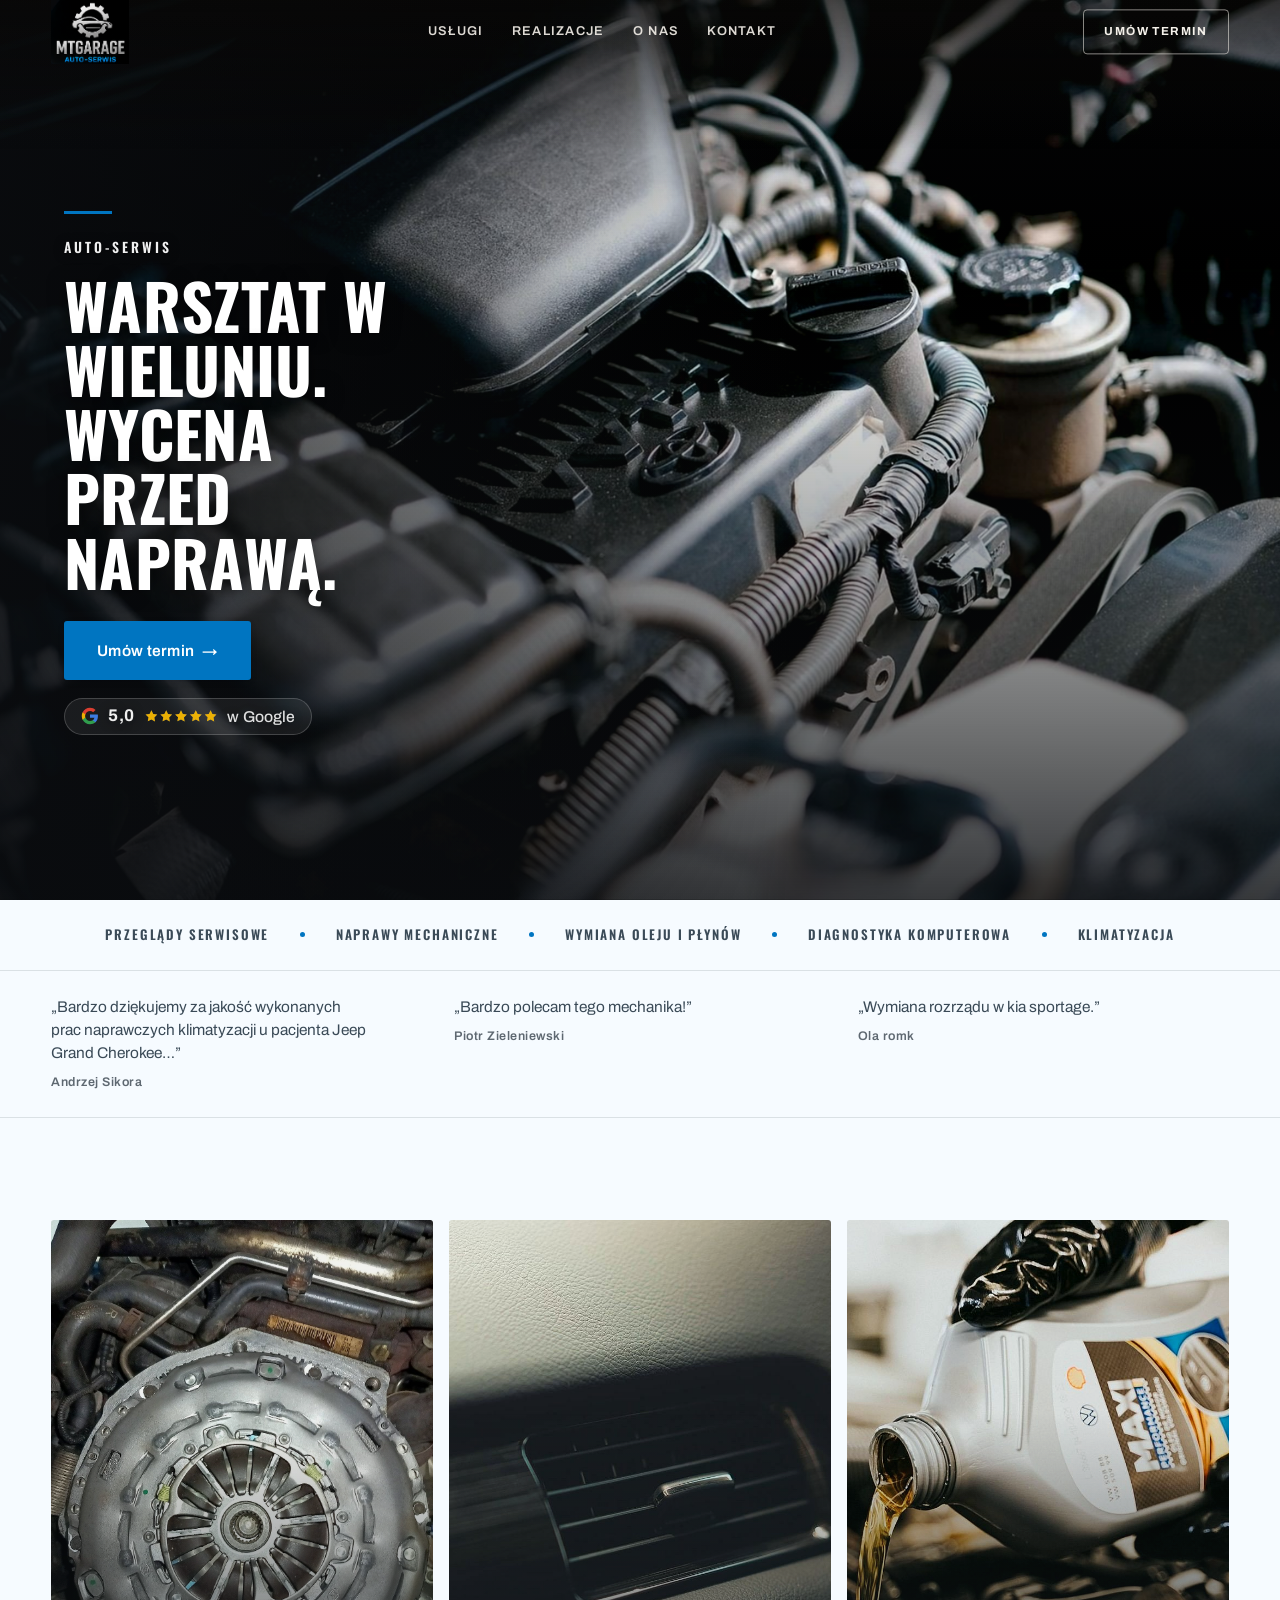
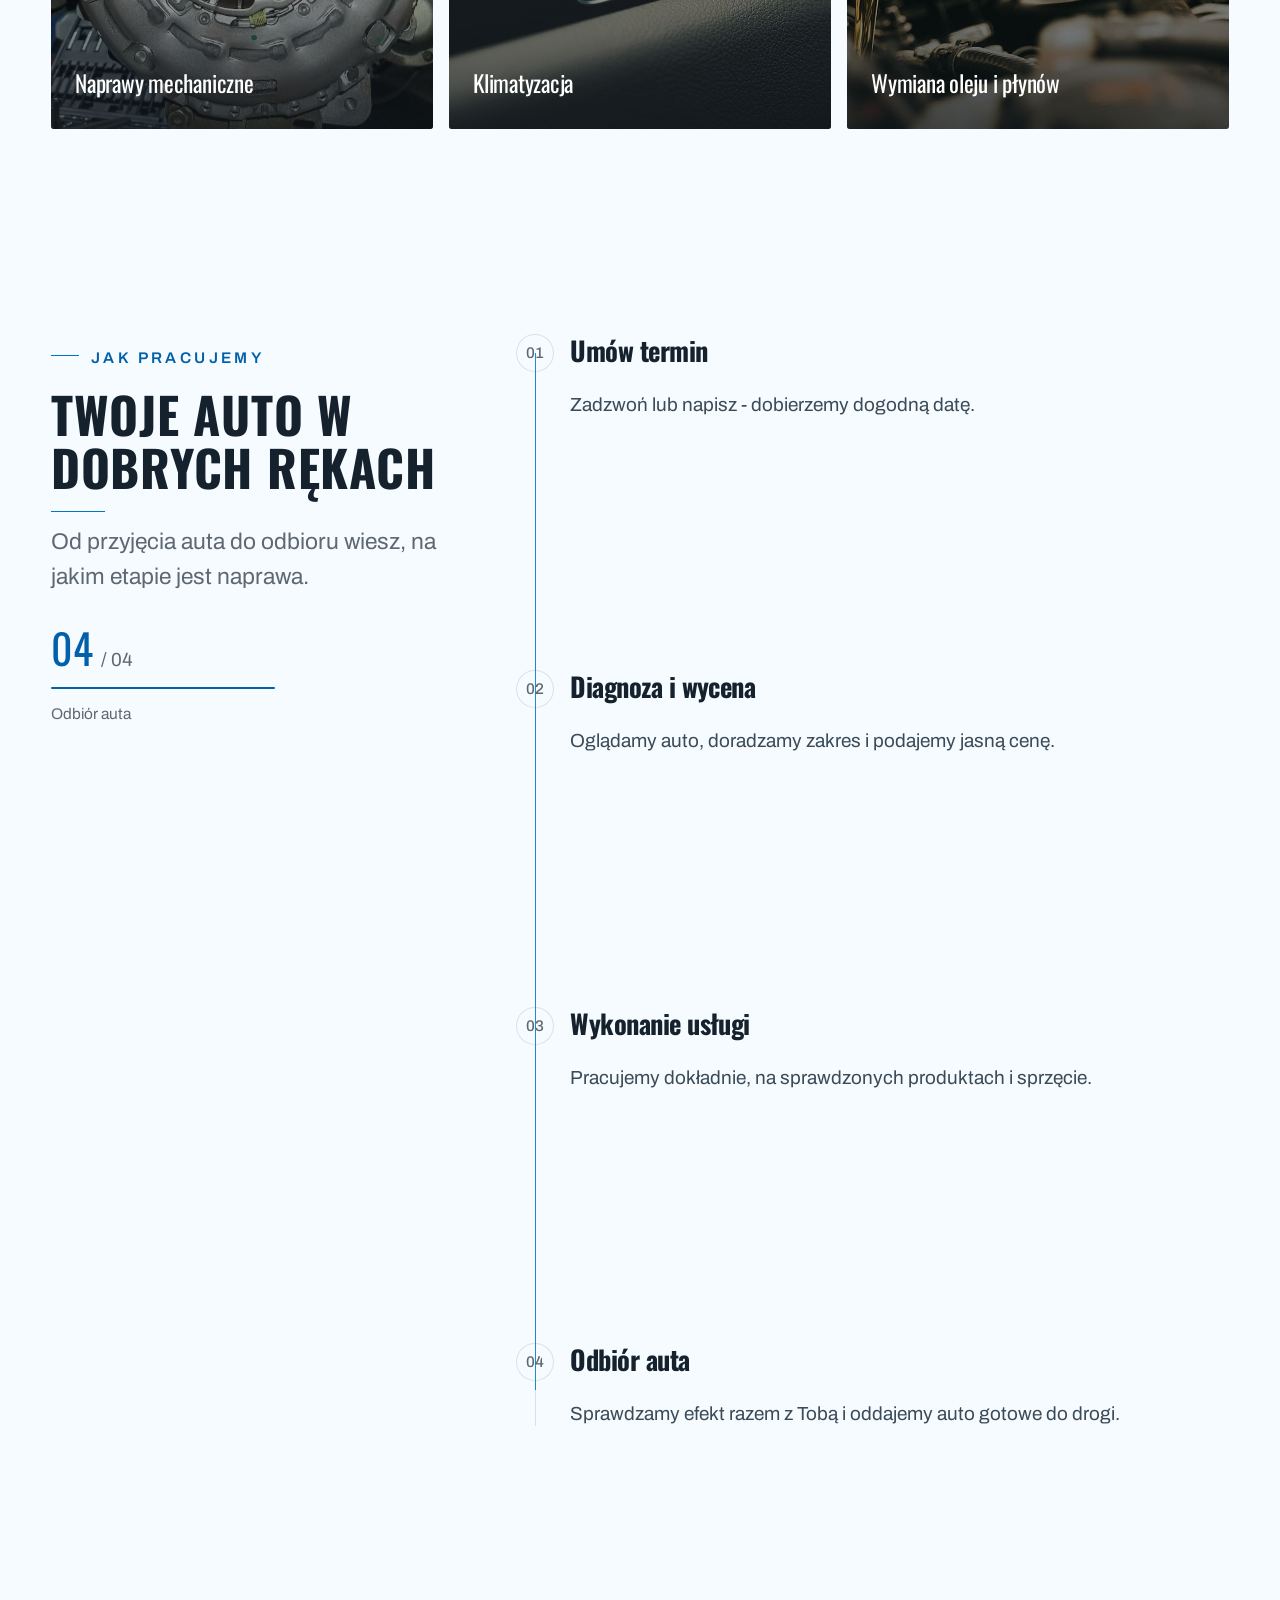
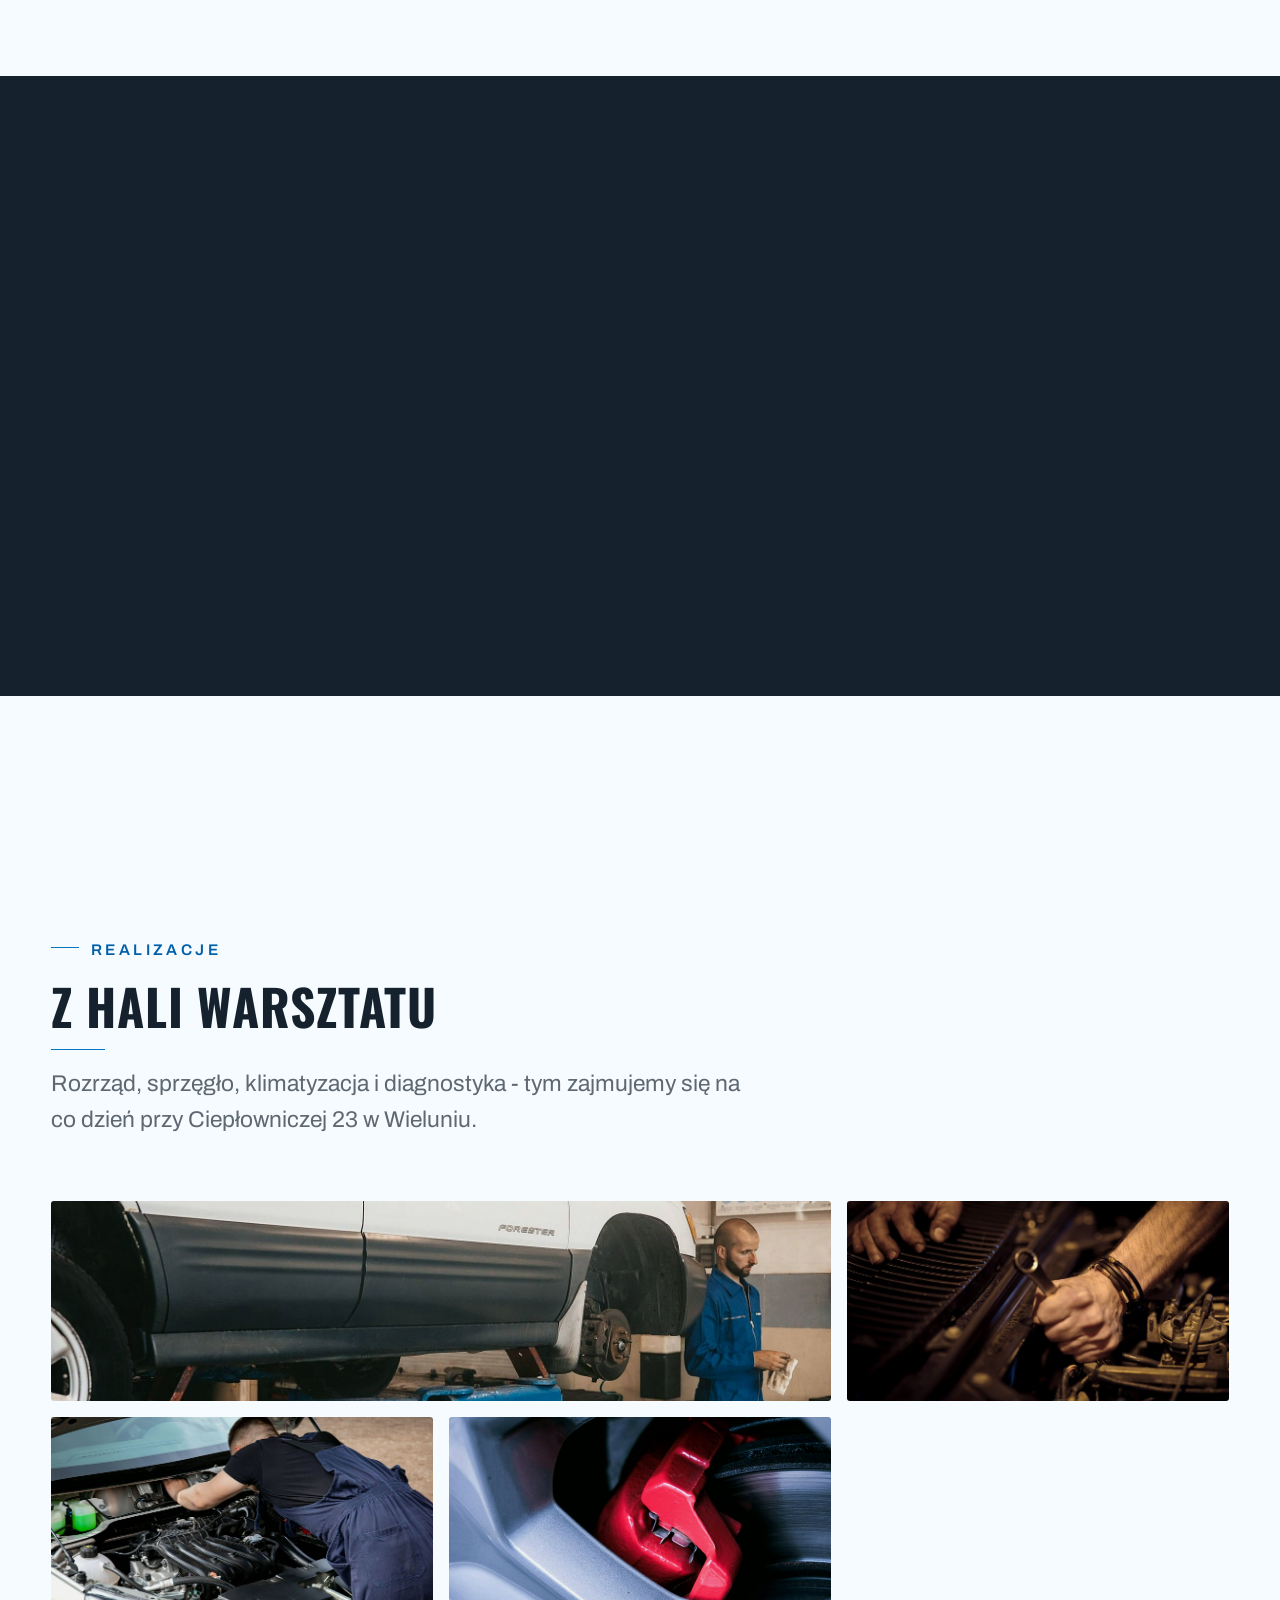
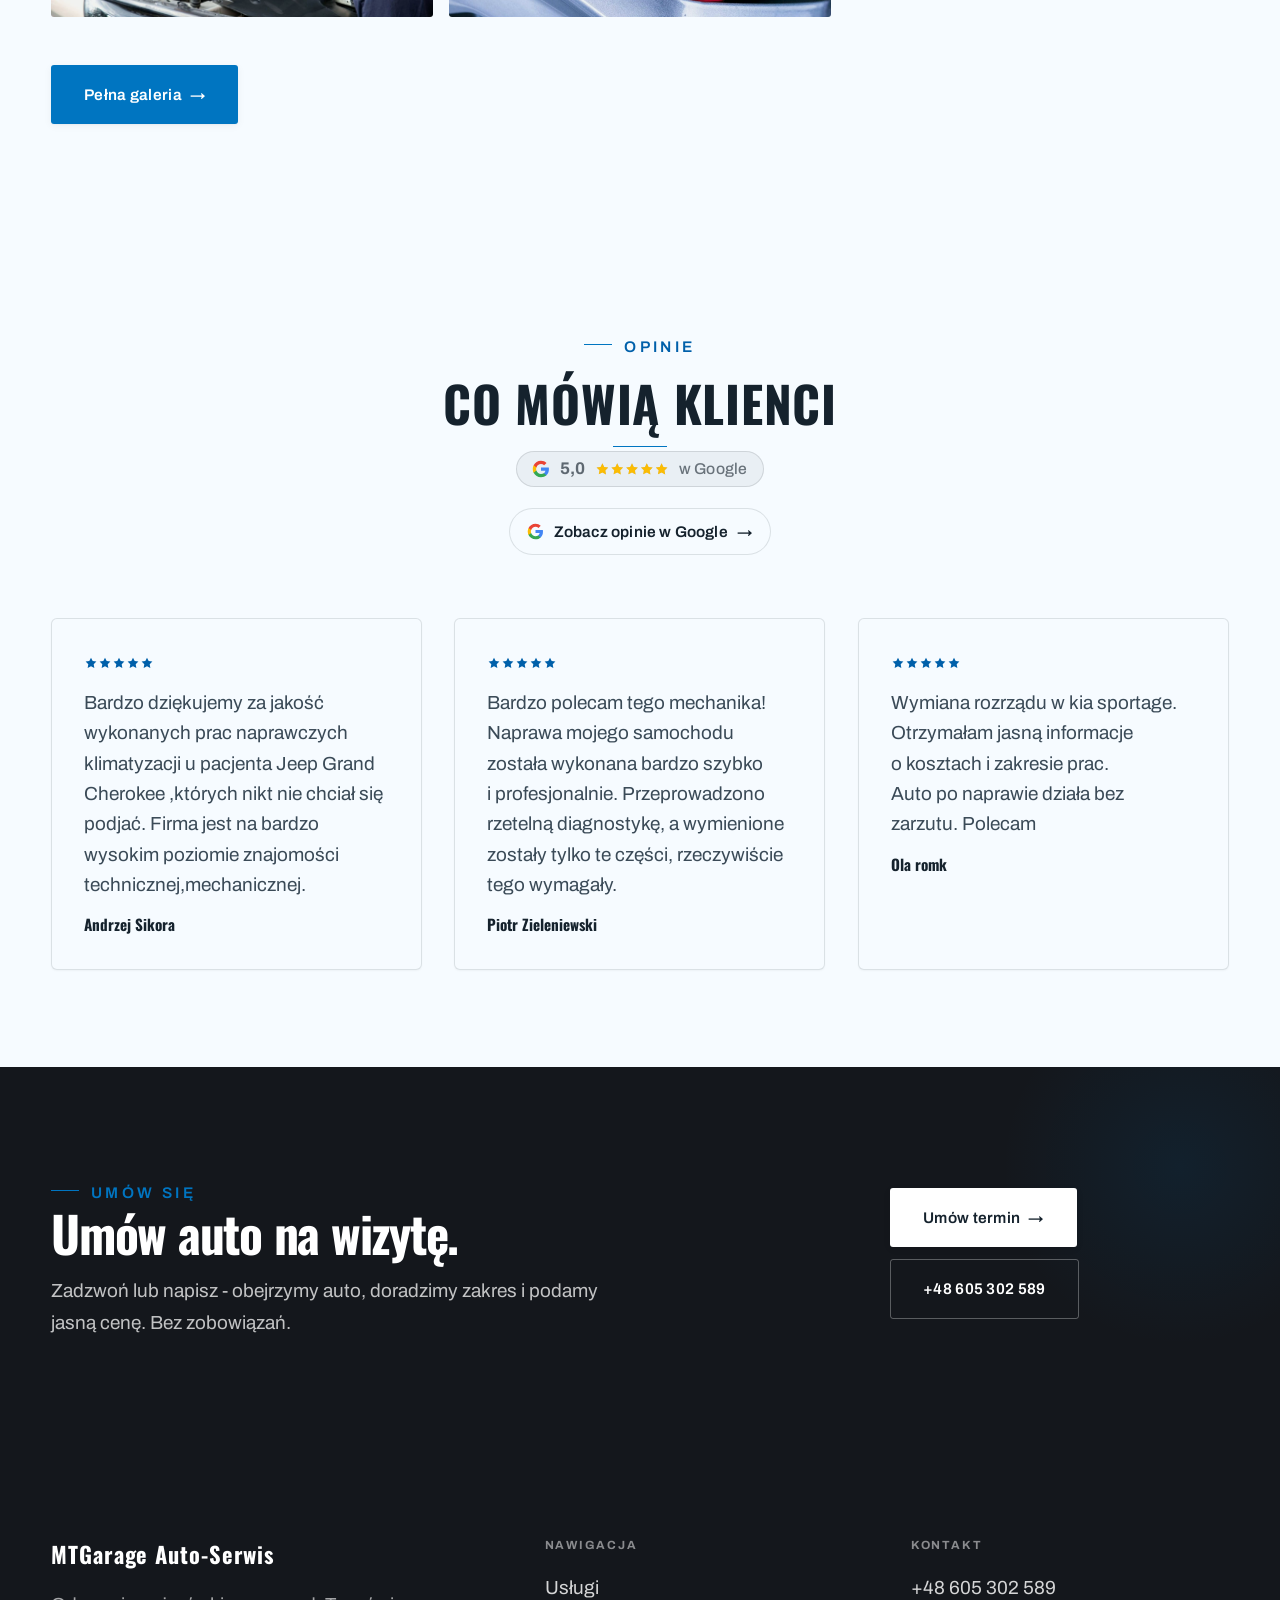
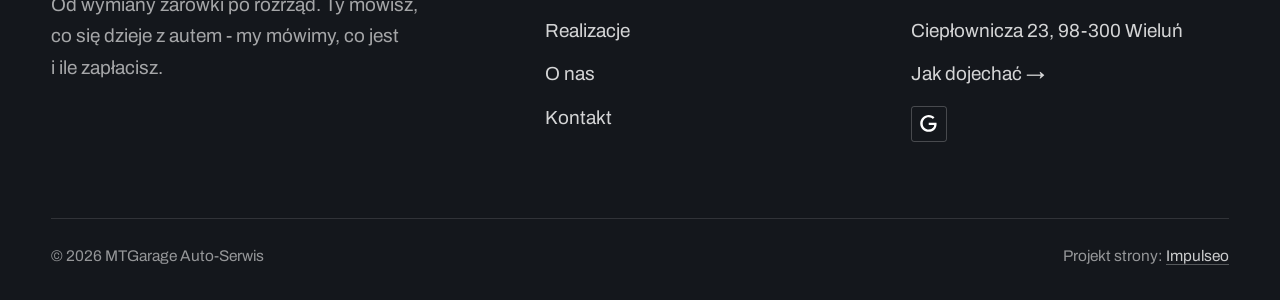
==== index.html @ b00a804f "Strona demo: mtgarage-auto-serwis-mechanik-wielun" ====
<!DOCTYPE html>
<html lang="pl">
<head>
<meta charset="UTF-8">
<meta name="viewport" content="width=device-width, initial-scale=1.0">
<title>MTGarage Auto-Serwis - warsztat samochodowy</title>
<meta name="description" content="Warsztat samochodowy w Wieluniu: naprawy mechaniczne, diagnostyka, serwis klimatyzacji R134a i R1234yf. Cenę znasz przed naprawą. Zadzwoń: +48 605 302 589.">
<link rel="canonical" href="https://kris20032.github.io/mtgarage-auto-serwis-mechanik-wielun/">
<meta name="robots" content="noindex, nofollow">
<meta property="og:type" content="website">
<meta property="og:locale" content="pl_PL">
<meta property="og:site_name" content="MTGarage Auto-Serwis">
<meta property="og:title" content="MTGarage Auto-Serwis - warsztat samochodowy">
<meta property="og:description" content="Warsztat samochodowy w Wieluniu: naprawy mechaniczne, diagnostyka, serwis klimatyzacji R134a i R1234yf. Cenę znasz przed naprawą. Zadzwoń: +48 605 302 589.">
<meta property="og:url" content="https://kris20032.github.io/mtgarage-auto-serwis-mechanik-wielun/">
<meta property="og:image" content="https://kris20032.github.io/mtgarage-auto-serwis-mechanik-wielun/img/og.jpg">
<meta property="og:image:width" content="1200">
<meta property="og:image:height" content="630">
<meta name="twitter:card" content="summary_large_image">
<script type="application/ld+json">{"@context": "https://schema.org", "@type": "AutoRepair", "name": "MTGarage Auto-Serwis", "url": "https://kris20032.github.io/mtgarage-auto-serwis-mechanik-wielun/", "telephone": "+48605302589", "image": "https://kris20032.github.io/mtgarage-auto-serwis-mechanik-wielun/img/og.jpg", "address": "Ciepłownicza 23, 98-300 Wieluń", "sameAs": ["https://www.google.com/maps?cid=14862300650066879575"]}</script>
<link rel="preconnect" href="https://fonts.googleapis.com">
<link rel="preconnect" href="https://fonts.gstatic.com" crossorigin>
<link href="https://fonts.googleapis.com/css2?family=Oswald:wght@500;600;700&family=Archivo:wght@400;500;600&display=swap" rel="stylesheet">
<link rel="stylesheet" href="assets/styles.css?v=afd282a6">
</head>
<body>

<header class="nav">
  <div class="wrap nav-inner">
    <a class="brand brand-has-logo" href="index.html"><img class="brand-logo" src="img/logo.png" alt="MTGarage Auto-Serwis" width="374" height="306" decoding="async"></a>
    <nav class="nav-links">
      <a href="oferta.html">Usługi</a>
      <a href="realizacje.html">Realizacje</a>
      <a href="o-nas.html">O nas</a>
      <a href="kontakt.html">Kontakt</a>
      <a href="kontakt.html" class="btn btn-accent">Umów termin</a>
    </nav>
    <button class="nav-toggle" aria-label="Menu"><span></span><span></span><span></span></button>
  </div>
</header>

<main>
<section class="hero-auto">
  <img class="ha-bg" src="img/hero.jpg" fetchpriority="high" alt="MTGarage Auto-Serwis" width="1600" height="1066">
  <div class="ha-veil"></div>
  <div class="ha-inner">
    <span class="ha-tick" aria-hidden="true"></span>
    <span class="ha-kicker">Auto-serwis</span>
    <h1 class="ha-claim">Warsztat w Wieluniu. Wycena przed naprawą.</h1>
    <a href="kontakt.html" class="btn btn-accent ha-cta">Umów termin <span class="arr">→</span></a>
      <p class="ha-rating"><span class="g-badge"><svg class="gb-ico" viewBox="0 0 24 24" width="18" height="18" aria-hidden="true"><path fill="#4285F4" d="M22.56 12.25c0-.78-.07-1.53-.2-2.25H12v4.26h5.92c-.26 1.37-1.04 2.53-2.21 3.31v2.77h3.57c2.08-1.92 3.28-4.74 3.28-8.09z"/><path fill="#34A853" d="M12 23c2.97 0 5.46-.98 7.28-2.66l-3.57-2.77c-.98.66-2.23 1.06-3.71 1.06-2.86 0-5.29-1.93-6.16-4.53H2.18v2.84C3.99 20.53 7.7 23 12 23z"/><path fill="#FBBC05" d="M5.84 14.09c-.22-.66-.35-1.36-.35-2.09s.13-1.43.35-2.09V7.07H2.18C1.43 8.55 1 10.22 1 12s.43 3.45 1.18 4.93l2.85-2.22.81-.62z"/><path fill="#EA4335" d="M12 5.38c1.62 0 3.06.56 4.21 1.64l3.15-3.15C17.45 2.09 14.97 1 12 1 7.7 1 3.99 3.47 2.18 7.07l3.66 2.84c.87-2.6 3.3-4.53 6.16-4.53z"/></svg><b class="gb-ocena">5,0</b><svg class="gb-stars" viewBox="0 0 90 18" width="74" height="14.8" aria-hidden="true"><g fill="currentColor" opacity=".26"><path transform="translate(0,0)" d="M9 1.6l2.2 4.46 4.92.72-3.56 3.47.84 4.9L9 12.74l-4.4 2.31.84-4.9L1.88 6.68l4.92-.72L9 1.6Z"/><path transform="translate(18,0)" d="M9 1.6l2.2 4.46 4.92.72-3.56 3.47.84 4.9L9 12.74l-4.4 2.31.84-4.9L1.88 6.68l4.92-.72L9 1.6Z"/><path transform="translate(36,0)" d="M9 1.6l2.2 4.46 4.92.72-3.56 3.47.84 4.9L9 12.74l-4.4 2.31.84-4.9L1.88 6.68l4.92-.72L9 1.6Z"/><path transform="translate(54,0)" d="M9 1.6l2.2 4.46 4.92.72-3.56 3.47.84 4.9L9 12.74l-4.4 2.31.84-4.9L1.88 6.68l4.92-.72L9 1.6Z"/><path transform="translate(72,0)" d="M9 1.6l2.2 4.46 4.92.72-3.56 3.47.84 4.9L9 12.74l-4.4 2.31.84-4.9L1.88 6.68l4.92-.72L9 1.6Z"/></g><clipPath id="gs1000"><rect x="0" y="0" width="90.0" height="18"/></clipPath><g fill="#FBBC04" clip-path="url(#gs1000)"><path transform="translate(0,0)" d="M9 1.6l2.2 4.46 4.92.72-3.56 3.47.84 4.9L9 12.74l-4.4 2.31.84-4.9L1.88 6.68l4.92-.72L9 1.6Z"/><path transform="translate(18,0)" d="M9 1.6l2.2 4.46 4.92.72-3.56 3.47.84 4.9L9 12.74l-4.4 2.31.84-4.9L1.88 6.68l4.92-.72L9 1.6Z"/><path transform="translate(36,0)" d="M9 1.6l2.2 4.46 4.92.72-3.56 3.47.84 4.9L9 12.74l-4.4 2.31.84-4.9L1.88 6.68l4.92-.72L9 1.6Z"/><path transform="translate(54,0)" d="M9 1.6l2.2 4.46 4.92.72-3.56 3.47.84 4.9L9 12.74l-4.4 2.31.84-4.9L1.88 6.68l4.92-.72L9 1.6Z"/><path transform="translate(72,0)" d="M9 1.6l2.2 4.46 4.92.72-3.56 3.47.84 4.9L9 12.74l-4.4 2.31.84-4.9L1.88 6.68l4.92-.72L9 1.6Z"/></g></svg><span class="gb-txt">w Google</span></span></p>
  </div>
</section>
<section class="spec-ribbon">
  <div class="wrap">
    <ul class="sr-row reveal"><li>Przeglądy serwisowe</li><li>Naprawy mechaniczne</li><li>Wymiana oleju i płynów</li><li>Diagnostyka komputerowa</li><li>Klimatyzacja</li></ul>
  </div>
</section>
<section class="opinie-mini" aria-label="Opinie klientów">
  <div class="wrap">
    <div class="om-row">
      <div class="om-item reveal"><blockquote>„Bardzo dziękujemy za jakość wykonanych prac naprawczych klimatyzacji u pacjenta Jeep Grand Cherokee…”</blockquote><span class="om-autor">Andrzej Sikora</span></div>
      <div class="om-item reveal"><blockquote>„Bardzo polecam tego mechanika!”</blockquote><span class="om-autor">Piotr Zieleniewski</span></div>
      <div class="om-item reveal"><blockquote>„Wymiana rozrządu w kia sportage.”</blockquote><span class="om-autor">Ola romk</span></div>
    </div>
  </div>
</section>
<section class="gateways-band">
  <div class="wrap">
    <div class="gateways">
      <a href="oferta.html" class="gateway reveal"><img src="img/g2.jpg" alt="Naprawy mechaniczne" loading="lazy" width="1300" height="1735" decoding="async"><span class="g-ttl">Naprawy mechaniczne</span></a>
      <a href="oferta.html" class="gateway reveal"><img src="img/g4.jpg" alt="Klimatyzacja" loading="lazy" width="1600" height="1066" decoding="async"><span class="g-ttl">Klimatyzacja</span></a>
      <a href="oferta.html" class="gateway reveal"><img src="img/g7.jpg" alt="Wymiana oleju i płynów" loading="lazy" width="1600" height="1066" decoding="async"><span class="g-ttl">Wymiana oleju i płynów</span></a>
    </div>
  </div>
</section>
<section class="proces proces-os auto">
  <div class="wrap proc-grid">
    <div class="proc-side">
      <div class="head reveal">
        <span class="eyebrow">Jak pracujemy</span>
        <h2>Twoje auto w dobrych rękach</h2>
        <p>Od przyjęcia auta do odbioru wiesz, na jakim etapie jest naprawa.</p>
      </div>
      <div class="proc-count" aria-hidden="true"><span class="pc-cur">01</span><span class="pc-all">/ 04</span></div>
      <div class="proc-bar" aria-hidden="true"><i></i></div>
      <p class="proc-now" aria-hidden="true">Umów termin</p>
    </div>
    <ol class="proces-line">
      <li class="reveal"><span class="pno">01</span><h3>Umów termin</h3><p>Zadzwoń lub napisz - dobierzemy dogodną datę.</p></li>
      <li class="reveal"><span class="pno">02</span><h3>Diagnoza i wycena</h3><p>Oglądamy auto, doradzamy zakres i podajemy jasną cenę.</p></li>
      <li class="reveal"><span class="pno">03</span><h3>Wykonanie usługi</h3><p>Pracujemy dokładnie, na sprawdzonych produktach i sprzęcie.</p></li>
      <li class="reveal"><span class="pno">04</span><h3>Odbiór auta</h3><p>Sprawdzamy efekt razem z Tobą i oddajemy auto gotowe do drogi.</p></li>
    </ol>
  </div>
</section>
<section class="stopklatka" aria-hidden="true">
  <div class="stk-bg" style="background-image:url(img/g12.jpg)"></div>
</section>
<section>
  <div class="wrap">
    <div class="head reveal">
      <span class="eyebrow">Realizacje</span>
      <h2>Z hali warsztatu</h2>
      <p>Rozrząd, sprzęgło, klimatyzacja i diagnostyka - tym zajmujemy się na co dzień przy Ciepłowniczej 23 w Wieluniu.</p>
    </div>
    <div class="gallery">
      <div class="tile t-two3 reveal"><img src="img/g6.jpg" alt="MTGarage Auto-Serwis" loading="lazy" width="1600" height="1066" decoding="async"></div>
      <div class="tile t-third reveal"><img src="img/g5.jpg" alt="MTGarage Auto-Serwis" loading="lazy" width="1600" height="1200" decoding="async"></div>
      <div class="tile t-third reveal"><img src="img/g8.jpg" alt="MTGarage Auto-Serwis" loading="lazy" width="1600" height="1066" decoding="async"></div>
      <div class="tile t-third reveal"><img src="img/g9.jpg" alt="MTGarage Auto-Serwis" loading="lazy" width="1516" height="960" decoding="async"></div>
      <div class="tile t-third reveal"><img src="img/g10.jpg" alt="MTGarage Auto-Serwis" loading="lazy" width="1600" height="1066" decoding="async"></div>
    </div>
    <div style="margin-top:var(--space-7)" class="reveal"><a href="realizacje.html" class="btn btn-accent">Pełna galeria <span class="arr">→</span></a></div>
  </div>
</section>
<section class="opinie">
  <div class="wrap">
    <div class="head center reveal">
      <span class="eyebrow">Opinie</span>
      <h2>Co mówią klienci</h2>
    </div>
    <p class="op-meta reveal"><span class="g-badge"><svg class="gb-ico" viewBox="0 0 24 24" width="18" height="18" aria-hidden="true"><path fill="#4285F4" d="M22.56 12.25c0-.78-.07-1.53-.2-2.25H12v4.26h5.92c-.26 1.37-1.04 2.53-2.21 3.31v2.77h3.57c2.08-1.92 3.28-4.74 3.28-8.09z"/><path fill="#34A853" d="M12 23c2.97 0 5.46-.98 7.28-2.66l-3.57-2.77c-.98.66-2.23 1.06-3.71 1.06-2.86 0-5.29-1.93-6.16-4.53H2.18v2.84C3.99 20.53 7.7 23 12 23z"/><path fill="#FBBC05" d="M5.84 14.09c-.22-.66-.35-1.36-.35-2.09s.13-1.43.35-2.09V7.07H2.18C1.43 8.55 1 10.22 1 12s.43 3.45 1.18 4.93l2.85-2.22.81-.62z"/><path fill="#EA4335" d="M12 5.38c1.62 0 3.06.56 4.21 1.64l3.15-3.15C17.45 2.09 14.97 1 12 1 7.7 1 3.99 3.47 2.18 7.07l3.66 2.84c.87-2.6 3.3-4.53 6.16-4.53z"/></svg><b class="gb-ocena">5,0</b><svg class="gb-stars" viewBox="0 0 90 18" width="74" height="14.8" aria-hidden="true"><g fill="currentColor" opacity=".26"><path transform="translate(0,0)" d="M9 1.6l2.2 4.46 4.92.72-3.56 3.47.84 4.9L9 12.74l-4.4 2.31.84-4.9L1.88 6.68l4.92-.72L9 1.6Z"/><path transform="translate(18,0)" d="M9 1.6l2.2 4.46 4.92.72-3.56 3.47.84 4.9L9 12.74l-4.4 2.31.84-4.9L1.88 6.68l4.92-.72L9 1.6Z"/><path transform="translate(36,0)" d="M9 1.6l2.2 4.46 4.92.72-3.56 3.47.84 4.9L9 12.74l-4.4 2.31.84-4.9L1.88 6.68l4.92-.72L9 1.6Z"/><path transform="translate(54,0)" d="M9 1.6l2.2 4.46 4.92.72-3.56 3.47.84 4.9L9 12.74l-4.4 2.31.84-4.9L1.88 6.68l4.92-.72L9 1.6Z"/><path transform="translate(72,0)" d="M9 1.6l2.2 4.46 4.92.72-3.56 3.47.84 4.9L9 12.74l-4.4 2.31.84-4.9L1.88 6.68l4.92-.72L9 1.6Z"/></g><clipPath id="gs1000"><rect x="0" y="0" width="90.0" height="18"/></clipPath><g fill="#FBBC04" clip-path="url(#gs1000)"><path transform="translate(0,0)" d="M9 1.6l2.2 4.46 4.92.72-3.56 3.47.84 4.9L9 12.74l-4.4 2.31.84-4.9L1.88 6.68l4.92-.72L9 1.6Z"/><path transform="translate(18,0)" d="M9 1.6l2.2 4.46 4.92.72-3.56 3.47.84 4.9L9 12.74l-4.4 2.31.84-4.9L1.88 6.68l4.92-.72L9 1.6Z"/><path transform="translate(36,0)" d="M9 1.6l2.2 4.46 4.92.72-3.56 3.47.84 4.9L9 12.74l-4.4 2.31.84-4.9L1.88 6.68l4.92-.72L9 1.6Z"/><path transform="translate(54,0)" d="M9 1.6l2.2 4.46 4.92.72-3.56 3.47.84 4.9L9 12.74l-4.4 2.31.84-4.9L1.88 6.68l4.92-.72L9 1.6Z"/><path transform="translate(72,0)" d="M9 1.6l2.2 4.46 4.92.72-3.56 3.47.84 4.9L9 12.74l-4.4 2.31.84-4.9L1.88 6.68l4.92-.72L9 1.6Z"/></g></svg><span class="gb-txt">w Google</span></span></p>
    <p class="op-meta reveal"><a class="op-google" href="https://www.google.com/maps?cid=14862300650066879575" target="_blank" rel="noopener"><svg class="op-g-ico" viewBox="0 0 24 24" width="17" height="17" aria-hidden="true"><path fill="#4285F4" d="M22.56 12.25c0-.78-.07-1.53-.2-2.25H12v4.26h5.92c-.26 1.37-1.04 2.53-2.21 3.31v2.77h3.57c2.08-1.92 3.28-4.74 3.28-8.09z"/><path fill="#34A853" d="M12 23c2.97 0 5.46-.98 7.28-2.66l-3.57-2.77c-.98.66-2.23 1.06-3.71 1.06-2.86 0-5.29-1.93-6.16-4.53H2.18v2.84C3.99 20.53 7.7 23 12 23z"/><path fill="#FBBC05" d="M5.84 14.09c-.22-.66-.35-1.36-.35-2.09s.13-1.43.35-2.09V7.07H2.18C1.43 8.55 1 10.22 1 12s.43 3.45 1.18 4.93l2.85-2.22.81-.62z"/><path fill="#EA4335" d="M12 5.38c1.62 0 3.06.56 4.21 1.64l3.15-3.15C17.45 2.09 14.97 1 12 1 7.7 1 3.99 3.47 2.18 7.07l3.66 2.84c.87-2.6 3.3-4.53 6.16-4.53z"/></svg><span>Zobacz opinie w Google</span><span class="arr">→</span></a></p>
    <div class="opinie-grid">
      <figure class="op-card reveal"><span class="op-star"><svg class="ico-star" width="14" height="14" viewBox="0 0 24 24" style="vertical-align:-2px" aria-hidden="true"><path d="M12 2.8l2.85 5.8 6.4.93-4.63 4.5 1.1 6.37L12 17.4l-5.72 3 1.1-6.37-4.63-4.5 6.4-.93L12 2.8Z" fill="currentColor"/></svg><svg class="ico-star" width="14" height="14" viewBox="0 0 24 24" style="vertical-align:-2px" aria-hidden="true"><path d="M12 2.8l2.85 5.8 6.4.93-4.63 4.5 1.1 6.37L12 17.4l-5.72 3 1.1-6.37-4.63-4.5 6.4-.93L12 2.8Z" fill="currentColor"/></svg><svg class="ico-star" width="14" height="14" viewBox="0 0 24 24" style="vertical-align:-2px" aria-hidden="true"><path d="M12 2.8l2.85 5.8 6.4.93-4.63 4.5 1.1 6.37L12 17.4l-5.72 3 1.1-6.37-4.63-4.5 6.4-.93L12 2.8Z" fill="currentColor"/></svg><svg class="ico-star" width="14" height="14" viewBox="0 0 24 24" style="vertical-align:-2px" aria-hidden="true"><path d="M12 2.8l2.85 5.8 6.4.93-4.63 4.5 1.1 6.37L12 17.4l-5.72 3 1.1-6.37-4.63-4.5 6.4-.93L12 2.8Z" fill="currentColor"/></svg><svg class="ico-star" width="14" height="14" viewBox="0 0 24 24" style="vertical-align:-2px" aria-hidden="true"><path d="M12 2.8l2.85 5.8 6.4.93-4.63 4.5 1.1 6.37L12 17.4l-5.72 3 1.1-6.37-4.63-4.5 6.4-.93L12 2.8Z" fill="currentColor"/></svg></span><blockquote>Bardzo dziękujemy za jakość wykonanych prac naprawczych klimatyzacji u pacjenta Jeep Grand Cherokee ,których nikt nie chciał się podjać. Firma jest na bardzo wysokim poziomie znajomości technicznej,mechanicznej.</blockquote><span class="op-autor">Andrzej Sikora</span></figure>
      <figure class="op-card reveal"><span class="op-star"><svg class="ico-star" width="14" height="14" viewBox="0 0 24 24" style="vertical-align:-2px" aria-hidden="true"><path d="M12 2.8l2.85 5.8 6.4.93-4.63 4.5 1.1 6.37L12 17.4l-5.72 3 1.1-6.37-4.63-4.5 6.4-.93L12 2.8Z" fill="currentColor"/></svg><svg class="ico-star" width="14" height="14" viewBox="0 0 24 24" style="vertical-align:-2px" aria-hidden="true"><path d="M12 2.8l2.85 5.8 6.4.93-4.63 4.5 1.1 6.37L12 17.4l-5.72 3 1.1-6.37-4.63-4.5 6.4-.93L12 2.8Z" fill="currentColor"/></svg><svg class="ico-star" width="14" height="14" viewBox="0 0 24 24" style="vertical-align:-2px" aria-hidden="true"><path d="M12 2.8l2.85 5.8 6.4.93-4.63 4.5 1.1 6.37L12 17.4l-5.72 3 1.1-6.37-4.63-4.5 6.4-.93L12 2.8Z" fill="currentColor"/></svg><svg class="ico-star" width="14" height="14" viewBox="0 0 24 24" style="vertical-align:-2px" aria-hidden="true"><path d="M12 2.8l2.85 5.8 6.4.93-4.63 4.5 1.1 6.37L12 17.4l-5.72 3 1.1-6.37-4.63-4.5 6.4-.93L12 2.8Z" fill="currentColor"/></svg><svg class="ico-star" width="14" height="14" viewBox="0 0 24 24" style="vertical-align:-2px" aria-hidden="true"><path d="M12 2.8l2.85 5.8 6.4.93-4.63 4.5 1.1 6.37L12 17.4l-5.72 3 1.1-6.37-4.63-4.5 6.4-.93L12 2.8Z" fill="currentColor"/></svg></span><blockquote>Bardzo polecam tego mechanika! Naprawa mojego samochodu została wykonana bardzo szybko i profesjonalnie. Przeprowadzono rzetelną diagnostykę, a wymienione zostały tylko te części, rzeczywiście tego wymagały.</blockquote><span class="op-autor">Piotr Zieleniewski</span></figure>
      <figure class="op-card reveal"><span class="op-star"><svg class="ico-star" width="14" height="14" viewBox="0 0 24 24" style="vertical-align:-2px" aria-hidden="true"><path d="M12 2.8l2.85 5.8 6.4.93-4.63 4.5 1.1 6.37L12 17.4l-5.72 3 1.1-6.37-4.63-4.5 6.4-.93L12 2.8Z" fill="currentColor"/></svg><svg class="ico-star" width="14" height="14" viewBox="0 0 24 24" style="vertical-align:-2px" aria-hidden="true"><path d="M12 2.8l2.85 5.8 6.4.93-4.63 4.5 1.1 6.37L12 17.4l-5.72 3 1.1-6.37-4.63-4.5 6.4-.93L12 2.8Z" fill="currentColor"/></svg><svg class="ico-star" width="14" height="14" viewBox="0 0 24 24" style="vertical-align:-2px" aria-hidden="true"><path d="M12 2.8l2.85 5.8 6.4.93-4.63 4.5 1.1 6.37L12 17.4l-5.72 3 1.1-6.37-4.63-4.5 6.4-.93L12 2.8Z" fill="currentColor"/></svg><svg class="ico-star" width="14" height="14" viewBox="0 0 24 24" style="vertical-align:-2px" aria-hidden="true"><path d="M12 2.8l2.85 5.8 6.4.93-4.63 4.5 1.1 6.37L12 17.4l-5.72 3 1.1-6.37-4.63-4.5 6.4-.93L12 2.8Z" fill="currentColor"/></svg><svg class="ico-star" width="14" height="14" viewBox="0 0 24 24" style="vertical-align:-2px" aria-hidden="true"><path d="M12 2.8l2.85 5.8 6.4.93-4.63 4.5 1.1 6.37L12 17.4l-5.72 3 1.1-6.37-4.63-4.5 6.4-.93L12 2.8Z" fill="currentColor"/></svg></span><blockquote>Wymiana rozrządu w kia sportage. Otrzymałam jasną informacje o kosztach i zakresie prac. Auto po naprawie działa bez zarzutu. Polecam</blockquote><span class="op-autor">Ola romk</span></figure>
    </div>
  </div>
</section>
<section class="cta">
  <div class="wrap">
    <div class="reveal">
      <span class="eyebrow">Umów się</span>
      <h2>Umów auto na wizytę.</h2>
      <p>Zadzwoń lub napisz - obejrzymy auto, doradzimy zakres i podamy jasną cenę. Bez zobowiązań.</p>
    </div>
    <div class="cta-actions reveal">
      <a href="kontakt.html" class="btn btn-light">Umów termin <span class="arr">→</span></a>
      <a href="tel:+48605302589" class="btn btn-ghost btn-ghost-cta">+48 605 302 589</a>
    </div>
  </div>
</section>
</main>

<footer>
  <div class="wrap">
    <div class="foot-grid">
      <div class="foot-brand">
        <div class="name">MTGarage Auto-Serwis</div>
        <p>Od wymiany żarówki po rozrząd. Ty mówisz, co się dzieje z autem - my mówimy, co jest i ile zapłacisz.</p>
      </div>
      <div class="foot-col">
        <h4>Nawigacja</h4>
        <a href="oferta.html">Usługi</a>
        <a href="realizacje.html">Realizacje</a>
        <a href="o-nas.html">O nas</a>
        <a href="kontakt.html">Kontakt</a>
      </div>
      <div class="foot-col">
        <h4>Kontakt</h4>
        <a href="tel:+48605302589">+48 605 302 589</a>
        <p>Ciepłownicza 23, 98-300 Wieluń</p>
        <a href="https://www.google.com/maps?cid=14862300650066879575" target="_blank" rel="noopener">Jak dojechać →</a>
      <div class="foot-soc">
        <a class="soc" href="https://www.google.com/maps?cid=14862300650066879575" target="_blank" rel="noopener" aria-label="Google - MTGarage Auto-Serwis"><svg viewBox="0 0 24 24" aria-hidden="true" focusable="false"><path d="M12.48 10.92v3.28h7.84c-.24 1.84-.853 3.187-1.787 4.133-1.147 1.147-2.933 2.4-6.053 2.4-4.827 0-8.6-3.893-8.6-8.72s3.773-8.72 8.6-8.72c2.6 0 4.507 1.027 5.907 2.347l2.307-2.307C18.747 1.44 16.133 0 12.48 0 5.867 0 .307 5.387.307 12s5.56 12 12.173 12c3.573 0 6.267-1.173 8.373-3.36 2.16-2.16 2.84-5.213 2.84-7.667 0-.76-.053-1.467-.173-2.053H12.48z" fill="currentColor"/></svg></a>
      </div>
      </div>
    </div>
    <div class="foot-bot">
      <span>© 2026 MTGarage Auto-Serwis</span>
      <span>Projekt strony: <a class="foot-credit" href="https://impulseo.pl" target="_blank" rel="noopener">Impulseo</a></span>
    </div>
  </div>
</footer>
<div class="sticky-reserve"><a class="sr-book" href="kontakt.html">Umów termin</a><a class="sr-call" href="tel:+48605302589" aria-label="Zadzwoń"><svg class="ico-tel" width="16" height="16" viewBox="0 0 24 24" fill="none" aria-hidden="true"><path d="M6.6 10.8a15.5 15.5 0 0 0 6.6 6.6l2.2-2.2a1 1 0 0 1 1-.24 11.4 11.4 0 0 0 3.6.58 1 1 0 0 1 1 1V20a1 1 0 0 1-1 1A17 17 0 0 1 3 4a1 1 0 0 1 1-1h3.5a1 1 0 0 1 1 1c0 1.25.2 2.46.58 3.6a1 1 0 0 1-.25 1l-2.23 2.2Z" fill="currentColor"/></svg></a></div>
<div class="demo-wazne" data-do="2026-11-05" data-cykl="3" hidden><svg class="dw-ico" width="13" height="13" viewBox="0 0 24 24" fill="none" aria-hidden="true"><circle cx="12" cy="12" r="8.6" stroke="currentColor" stroke-width="1.8"/><path d="M12 7.2V12l3.3 2" stroke="currentColor" stroke-width="1.8" stroke-linecap="round"/></svg><span class="dw-txt"></span></div>

<script src="assets/main.js"></script>
</body>
</html>
---- assets/styles.css ----
/* ============================================================
   STOLBASZ — premium, architektoniczny B2B fit-out
   Jasna paleta, zero brązu. System wg premium-web-craft.
   Projekt strony: Impulseo (impulseo.pl)
   ============================================================ */

:root{
  /* PALETA — jasna, architektoniczna, chłodna */
  --paper:#f4f5f7;          /* główne tło */
  --paper-2:#e7e9ee;        /* sekcje alternatywne (chłodny jasny szary) */
  --paper-3:#e7e9ee;        /* delikatne wypełnienia */
  --ink:#14171c;            /* tekst główny — chłodny grafit */
  --ink-soft:#1f242c;       /* nagłówki drugorzędne */
  --muted:#8b9099;          /* tekst poboczny */
  --line:rgba(20,23,28,.12);/* hairline */
  --accent:#c8a04a;         /* stonowany petrol-slate — jedyny akcent */
  --accent-d:#9a7a31;
  --accent-soft:rgba(200,160,74,.10);
  --dark:#14171c;           /* sekcje ciemne (stopka/CTA) */

  /* HOVER ZDJĘĆ — JEDEN standard dla całego silnika (decyzja K. 04.08.2026, artefakt z wariantami).
     AKTUALNE (K.+Szymon 09.08.2026, wybór z artefaktu 6 wariantów): zoom 1.05 przy 1.4s -
     przy tak długim czasie mocniejszy kadr NIE skacze, tylko „oddycha". Poprzedni standard
     (1.02 / .55s z 04.08) odbierany jako dynamiczny i szybki.
     Spoczynek lekko przygaszony, ale TYLKO tam, gdzie jest mysz (@media hover:hover) —
     na telefonie zdjęcia zostają w pełnej jasności. */
  --img-zoom:1.05;                   /* K.+Szymon 09.08: wariant F z artefaktu porównawczego */
  --img-rest:brightness(.95) saturate(.99);
  --img-hot:brightness(1.06) saturate(1.05);
  --img-dur:1.4s;                    /* K.+Szymon 09.08 (wariant F): powoli = elegancko */
  --img-ease:cubic-bezier(.16,.84,.44,1);  /* miękki ogon, efekt „oddychania" */

  /* ODSTĘPY — skala 4/8 */
  --space-1:4px; --space-2:8px; --space-3:12px; --space-4:16px; --space-5:24px;
  --space-6:32px; --space-7:48px; --space-8:64px; --space-9:96px; --space-10:128px;

  /* TYPOGRAFIA — fluid clamp() (skala podbita 16.07.2026: większe, czytelniejsze litery — uwaga Adama) */
  --text-sm:clamp(.9rem,.87rem + .12vw,1rem);
  --text-base:clamp(1.08rem,1.04rem + .18vw,1.2rem);
  --text-lg:clamp(1.24rem,1.15rem + .34vw,1.44rem);
  --text-h3:clamp(1.34rem,1.22rem + .55vw,1.66rem);
  --text-h2:clamp(2.1rem,1.66rem + 2.1vw,3.1rem);
  --text-h1:clamp(2.9rem,2.1rem + 4vw,5.1rem);

  /* PROMIENIE — architektoniczne, raczej ostre */
  --r-sm:3px; --r-md:6px; --r-lg:10px;

  /* RUCH */
  --ease:cubic-bezier(.25,.46,.45,.94); --dur:.24s;

  /* CIENIE — miękkie, warstwowe */
  --sh-sm:0 1px 2px rgba(16,24,32,.04), 0 2px 8px rgba(16,24,32,.05);
  --sh-md:0 2px 6px rgba(16,24,32,.05), 0 12px 28px -8px rgba(16,24,32,.12);
  --sh-lg:0 6px 14px rgba(16,24,32,.07), 0 26px 56px -18px rgba(16,24,32,.22);

  --hairline:1px solid var(--line);

  --font-display:'Oswald','Archivo',sans-serif;
  --font-body:'Archivo',sans-serif;
}

*{box-sizing:border-box;margin:0;padding:0}
html{scroll-behavior:smooth}
body{
  font-family:var(--font-body);
  font-size:var(--text-base);
  line-height:1.65;
  color:var(--ink);
  background:var(--paper);
  -webkit-font-smoothing:antialiased;
  text-rendering:optimizeLegibility;
}
img{max-width:100%;height:auto;display:block}  /* height:auto = width/height z atrybutów trzyma proporcje (TOP#12) */
a{color:inherit;text-decoration:none}

.wrap{width:min(92%,1180px);margin-inline:auto}
section{padding-block:clamp(52px,6.5vw,96px)}

h1,h2,h3{font-family:var(--font-display);font-weight:700;line-height:1.08;letter-spacing:-.02em;color:var(--ink)}
h1{font-size:var(--text-h1);letter-spacing:-.035em}
h2{font-size:var(--text-h2);letter-spacing:-.025em}
h3{font-size:var(--text-h3)}
/* MIARA — długość wiersza. WCAG 2.2 SC 1.4.8: max 80 znaków; Butterick: 45–90.
   68ch daje realnie 72–78 znaków polskiego tekstu, czyli z zapasem pod granicą.
   Wcześniej limit miał TYLKO <p> — <li>, <blockquote> i <dd> nie miały żadnego,
   i to jedyny powód, dla którego 23 bloki na dwóch oddanych stronach jadą po
   83–106 znaków w wierszu (pomiar 07.08.2026, bramka `miara`).
   ⚠️ Listy i definicje ograniczamy TYLKO bez klasy: `ul`/`ol` z klasą to u nas
   układ (siatki kafli, menu), a nie tekst ciągły — tam miarę wyznacza układ. */
/* 60ch, nie 68ch (K. 10.08): po zmianie fontów na węższe kroje (DM Sans i spółka)
   w 68ch mieściło się ~90 znaków - bramka pikselowa słusznie zgłaszała przekroczenie
   granicy 80. Pomiar na żywej przeglądarce: 60ch = 90 znaków, 53ch = ~78 znaków, czyli normę WCAG 1.4.8. */
:root{ --miara:53ch }
p{max-width:min(100%,var(--miara))}
blockquote,
ul:not([class])>li, ol:not([class])>li,
dl:not([class])>dd{max-width:min(100%,var(--miara))}

/* ⚠️ Świadomie BEZ wyjątku `.tile p,.card p,.svc p{max-width:none}`, choć nasuwa się sam:
   te akapity BYŁY już ograniczone (stare `p{max-width:65ch}`), więc „wyjątek" nie odblokowałby
   niczego nowego — tylko ROZLUŹNIŁ stan sprzed zmiany na wszystkich demach naraz.
   `figcaption` żadna z reguł wyżej nie dotyczy, więc też nie potrzebuje zwolnienia. */

/* ŁAMANIE. `balance` wyrównuje długości wierszy w nagłówku, `pretty` pilnuje ostatniego
   wiersza akapitu, żeby nie został w nim jeden wyraz. Obsługiwane od Chrome 117 /
   Safari 17.5; starsze przeglądarki po prostu ignorują tę własność.
   `text-wrap:pretty` nie występowało dotąd ANI RAZ w silniku ani w repo klientów. */
h1,h2,h3,.lead,.lede{text-wrap:balance}
p,li,blockquote,dd{text-wrap:pretty}

.eyebrow{
  font-family:var(--font-body);
  font-size:var(--text-sm);
  font-weight:600;
  letter-spacing:.18em;
  text-transform:uppercase;
  color:var(--accent);
  display:inline-flex;align-items:center;gap:var(--space-3);
}
/* flex:none + margin-top = kreska trzyma się PIERWSZEJ linii. Wcześniej align-items:center
   centrowało ją względem całego bloku i przy zawinięciu (długi kicker typu
   „…WNĘTRZ · LESZNO · OD 2019") druga linia lądowała z brzydkim wcięciem. */
.eyebrow{align-items:flex-start}
.eyebrow>*,.eyebrow{text-wrap:balance}   /* dlugi kicker lamal sie na sierote typu samo „2019" w drugiej linii */
.eyebrow::before{content:"";width:28px;height:1px;background:var(--accent);display:inline-block;flex:none;margin-top:.62em}

.muted{color:var(--muted)}
.lead{font-size:var(--text-lg);line-height:1.55;color:var(--ink-soft);max-width:50ch}

/* ---------- BUTTONS ---------- */
.btn{
  display:inline-flex;align-items:center;gap:var(--space-2);
  font-weight:600;font-size:var(--text-sm);letter-spacing:.02em;
  padding:var(--space-4) var(--space-6);
  border-radius:var(--r-sm);
  transition:transform var(--dur) var(--ease),box-shadow var(--dur) var(--ease),background var(--dur) var(--ease);
  cursor:pointer;border:1px solid transparent;
}
.btn-accent{background:var(--accent);color:#fff;box-shadow:var(--sh-sm)}
.btn-accent:hover{background:var(--accent-d);transform:translateY(-2px);box-shadow:var(--sh-md)}
.btn-accent:active{transform:translateY(0);box-shadow:var(--sh-sm)}
.btn-ghost{background:transparent;color:var(--ink);border-color:var(--line)}
.btn-ghost:hover{border-color:var(--accent);color:var(--accent);transform:translateY(-2px)}
.btn-light{background:#fff;color:var(--ink);box-shadow:var(--sh-sm)}
.btn-light:hover{transform:translateY(-2px);box-shadow:var(--sh-md)}
.btn .arr{transition:transform var(--dur) var(--ease)}
.btn:hover .arr{transform:translateX(4px)}

/* ---------- NAV ---------- */
.nav{
  position:sticky;top:0;z-index:50;
  background:color-mix(in srgb,var(--paper) 88%,transparent);
  backdrop-filter:saturate(140%) blur(10px);
  border-bottom:var(--hairline);
}
.nav-inner{display:flex;align-items:center;justify-content:space-between;gap:var(--space-5);height:72px}
/* ANTY-NACHODZENIE (K. 05.08.2026): długa nazwa firmy + przycisk z pełnym numerem nie mieściły się w pasku
   i flex ściskał linki PONIŻEJ ich treści - "Kontakt" wchodził na ramkę "Zadzwoń +48 ...". Teraz ustępuje
   nazwa marki (skrót wielokropkiem), a menu i przycisk nigdy się nie kurczą ani nie zachodzą na siebie. */
.brand{display:flex;flex-direction:column;line-height:1;min-width:0;flex:0 1 auto}
.brand .name{font-family:var(--font-display);font-weight:800;font-size:1.35rem;letter-spacing:.04em;white-space:nowrap;overflow:hidden;text-overflow:ellipsis}
.brand .sub{font-size:.62rem;letter-spacing:.34em;text-transform:uppercase;color:var(--muted);margin-top:5px;white-space:nowrap;overflow:hidden;text-overflow:ellipsis}
.nav-links{display:flex;align-items:center;gap:var(--space-6);flex:0 0 auto}
.nav-links a{font-size:var(--text-sm);font-weight:500;color:var(--ink-soft);position:relative;padding-block:4px;white-space:nowrap;transition:color var(--dur) var(--ease)}
.nav-links a::after{content:"";position:absolute;left:0;bottom:0;width:0;height:1.5px;background:var(--accent);transition:width var(--dur) var(--ease)}
.nav-links a:hover,.nav-links a.active{color:var(--ink)}
.nav-links a:hover::after,.nav-links a.active::after{width:100%}
.nav-links .btn{padding:var(--space-2) var(--space-5)}
/* przyciski w nav: właściwy kolor (przebij .nav-links a) + bez podkreślenia */
.nav-links a.btn-accent{color:#fff}
.nav-links a.btn-ghost,.nav-links a.btn-light{color:var(--ink)}
/* CTA w pasku: NIE podkreślenie spod linków menu, ale ten sam przelatujący błysk,
   co na wszystkich innych przyciskach (zgłoszenie K. 13.08.2026 - „na hero jest efekt
   światła przechodzącego przez przycisk, na navbarze go nie ma, a mają być identyczne").
   Reguła `.nav-links a::after` jest silniejsza od `.btn::after`, więc trzeba jej
   geometrię wyzerować i wpisać połysk z nazwy - samo `display:none` gasiło efekt. */
.nav-links a.btn::after{
  display:block;content:"";position:absolute;inset:0;z-index:-1;pointer-events:none;
  width:auto;height:auto;border-radius:inherit;   /* kasuje geometrię podkreślenia (width:0;height:1.5px) */
  background:linear-gradient(100deg,transparent 32%,rgba(255,255,255,.20) 50%,transparent 68%);
  translate:-120% 0}
@media (prefers-reduced-motion:no-preference){
  .nav-links a.btn:hover::after{translate:120% 0;transition:translate .75s var(--mt-ease,cubic-bezier(.16,.84,.44,1))}
}
.nav-toggle{display:none;background:none;border:none;cursor:pointer;flex-direction:column;gap:5px;padding:8px}
.nav-toggle span{width:24px;height:2px;background:var(--ink);transition:var(--dur)}
/* Ciasny zakres MIĘDZY menu mobilnym a pełnym pulpitem: zbijamy odstępy i nazwę marki,
   żeby wszystko zmieściło się naturalnie, zanim w ogóle dojdzie do skracania wielokropkiem. */
@media(max-width:1280px) and (min-width:921px){
  .nav-links{gap:var(--space-4)}
  .nav-links .btn{padding:var(--space-2) var(--space-4)}
  .brand .name{font-size:1.15rem}
}

/* ---------- HERO (split) ---------- */
.hero{position:relative;overflow:hidden;border-bottom:var(--hairline)}
.hero-grid{display:grid;grid-template-columns:1.05fr .95fr;gap:clamp(24px,4vw,60px);align-items:center;
  padding-block:clamp(36px,4.5vw,64px)}
.hero-copy .eyebrow{margin-bottom:var(--space-5)}
.hero-copy h1{margin-bottom:var(--space-5)}
.hero-copy .lead{margin-bottom:var(--space-7)}
.hero-actions{display:flex;flex-wrap:wrap;gap:var(--space-4)}
.hero-art{position:relative;aspect-ratio:4/3;border-radius:var(--r-lg);overflow:hidden;box-shadow:var(--sh-lg)}
.hero-art img{width:100%;height:100%;object-fit:cover}
.hero-art::after{content:"";position:absolute;inset:0;background:linear-gradient(180deg,transparent 55%,rgba(18,24,28,.28))}
.hero-badge{position:absolute;left:var(--space-5);bottom:var(--space-5);z-index:2;
  background:rgba(252,252,251,.94);backdrop-filter:blur(4px);
  border-radius:var(--r-md);padding:var(--space-4) var(--space-5);box-shadow:var(--sh-md);max-width:78%}
.hero-badge strong{display:block;font-family:var(--font-display);font-size:1rem;letter-spacing:-.01em}
.hero-badge span{font-size:var(--text-sm);color:var(--muted)}

/* ---------- HERO duży / kinowy (strona główna) ---------- */
.hero-cine{position:relative;min-height:clamp(560px,82vh,840px);min-height:clamp(560px,82svh,840px);display:flex;align-items:center;overflow:hidden;border-bottom:var(--hairline)}
.hero-cine>img{position:absolute;inset:0;width:100%;height:100%;object-fit:cover;z-index:0}
.hero-cine::after{content:"";position:absolute;inset:0;z-index:1;
  background:linear-gradient(95deg,rgba(13,18,23,.86) 0%,rgba(13,18,23,.64) 32%,rgba(13,18,23,.24) 62%,rgba(13,18,23,.04) 100%)}
.hero-cine .wrap{position:relative;z-index:2;padding-block:var(--space-8)}
.hero-cine .hero-copy{max-width:660px}
.hero-cine .eyebrow{color:#fff;margin-bottom:var(--space-5)}
.hero-cine .eyebrow::before{background:#fff}
.hero-cine h1{color:#fff;margin-bottom:var(--space-5);font-size:clamp(2.9rem,2rem + 4.4vw,5.2rem);text-wrap:balance}
.hero-cine .lead{color:rgba(255,255,255,.92);max-width:48ch;margin-bottom:var(--space-7)}
.hero-cine .hero-actions{display:flex;flex-wrap:wrap;gap:var(--space-4)}
/* NISKIE OKNO (laptop z dokiem i paskami przeglądarki ma ~700-780 px wysokości widoku):
   H1 do 5.2rem + długi lead nie mieściły się i przyciski wypadały POD krawędź ekranu -
   klient widział stronę bez ani jednego CTA. Skalujemy w dół, zamiast przycinać treść. */
@media(min-width:821px) and (max-height:820px){
  .hero-cine{min-height:clamp(520px,94svh,780px)}
  .hero-cine .wrap{padding-block:var(--space-6)}
  .hero-cine h1{font-size:clamp(2.2rem,1.5rem + 2.6vw,3.6rem);margin-bottom:var(--space-4)}
  .hero-cine .eyebrow{margin-bottom:var(--space-4)}
  .hero-cine .lead{margin-bottom:var(--space-5);max-width:44ch}
}
@media(max-width:680px){
  .hero-cine{min-height:clamp(520px,76vh,640px);min-height:clamp(520px,76svh,640px);align-items:flex-end}
  .hero-cine::after{background:linear-gradient(0deg,rgba(13,18,23,.9) 6%,rgba(13,18,23,.45) 55%,rgba(13,18,23,.25) 100%)}
  .hero-cine .wrap{padding-bottom:var(--space-9)}
  /* TELEFON (~90% oglądających): lead potrafił zająć 8 linii i zepchnąć CTA poza pierwszy ekran.
     Zwężamy interlinię i skalę - treści nie ucinamy, bo to ona sprzedaje. */
  .hero-cine .lead{font-size:.98rem;line-height:1.5;margin-bottom:var(--space-5)}
  .hero-cine .eyebrow{font-size:.72rem;letter-spacing:.13em;margin-bottom:var(--space-4)}
  .hero-cine .eyebrow::before{width:20px}
  .hero-cine h1{margin-bottom:var(--space-4)}
}

/* full-bleed hero variant (podstrony) */
.pagehead{position:relative;min-height:46vh;min-height:46svh;display:flex;align-items:flex-end;overflow:hidden;border-bottom:var(--hairline)}
.pagehead img{position:absolute;inset:0;width:100%;height:100%;object-fit:cover}
/* 10.08.2026 (decyzja K.): mocniejsze przyciemnienie + cień pod tekstem. Bramka mierzyła na
   nagłówkach podstron 3,38-3,43:1 przy wymaganych 4,5 — jasne zdjęcie (hala, śnieg, niebo)
   podchodziło pod biały tekst. Zdjęcia klientów są różne, więc kontrast musi dawać WARSTWA,
   a nie szczęśliwy dobór kadru. */
.pagehead::after{content:"";position:absolute;inset:0;background:linear-gradient(180deg,rgba(18,24,28,.40),rgba(18,24,28,.76))}
.pagehead .wrap{position:relative;z-index:2;padding-block:var(--space-9);color:#fff}
.pagehead h1{color:#fff;max-width:18ch;text-shadow:0 2px 16px rgba(0,0,0,.55)}
.pagehead .eyebrow{color:#fff}
.pagehead .eyebrow::before{background:#fff}
.pagehead p{color:rgba(255,255,255,.92);margin-top:var(--space-4);max-width:54ch;text-shadow:0 1px 12px rgba(0,0,0,.5)}

/* ---------- STRIP (pasek skrótów / liczby) ---------- */
.strip{background:var(--dark);color:#fff}
/* PASEK HASEŁ — standard 04.08.2026 (decyzja K.): 5 haseł w JEDNYM rzędzie, tekst WYŚRODKOWANY,
   węższe marginesy boczne niż reszta strony (pasek ma iść szerzej), równe wysokości kolumn. */
.strip .wrap{width:min(96%,1440px);display:grid;grid-template-columns:repeat(5,1fr);
  gap:var(--space-5);padding-block:var(--space-7);align-items:stretch}
.strip .item .k{font-family:var(--font-display);font-size:clamp(1.05rem,.82rem + .85vw,1.55rem);
  font-weight:800;letter-spacing:-.02em;color:#fff;line-height:1.18;text-wrap:balance}
.strip .item .v{font-size:var(--text-sm);color:rgba(255,255,255,.66);margin-top:var(--space-2);line-height:1.4}
.strip .item{border-left:2px solid var(--accent);padding-inline:var(--space-4);
  text-align:center;display:flex;flex-direction:column;justify-content:center}
/* liczba kolumn = liczba haseł, żeby ostatnie nie zostawało samo w drugim rzędzie.
   Klasę n-N nadaje multipage.py; domyślnie (bez klasy) pasek jest 5-kolumnowy. */
.strip.n-2 .wrap{grid-template-columns:repeat(2,1fr)}
.strip.n-3 .wrap{grid-template-columns:repeat(3,1fr)}
.strip.n-4 .wrap{grid-template-columns:repeat(4,1fr);gap:var(--space-6)}
.strip.n-4 .item .k{font-size:clamp(1.3rem,1rem + 1.1vw,2rem)}
.strip.n-6 .wrap{grid-template-columns:repeat(6,1fr);gap:var(--space-4)}
.strip.n-6 .item .k{font-size:clamp(.98rem,.8rem + .7vw,1.35rem)}
/* równe łamanie: zamiast "długa linia + jedno słowo" obie linie zbliżonej długości */
.strip .item .k{text-wrap:balance}

/* ---------- SECTION HEAD ---------- */
.head{max-width:48rem;margin-bottom:var(--space-8)}
.head.center{margin-inline:auto;text-align:center}
.head .eyebrow{margin-bottom:var(--space-4)}
.head h2{margin-bottom:var(--space-4)}
.head p{color:var(--muted);font-size:var(--text-lg);line-height:1.55}
.head.center p{margin-inline:auto}

/* ---------- INTRO SPLIT ---------- */
.split{display:grid;grid-template-columns:.92fr 1.08fr;gap:clamp(28px,5vw,80px);align-items:center}
.split.rev{grid-template-columns:1.08fr .92fr}
.split.rev .split-art{order:-1}
.split-art{position:relative;aspect-ratio:5/4;border-radius:var(--r-lg);overflow:hidden;box-shadow:var(--sh-lg)}
.split-art img{width:100%;height:100%;object-fit:cover}
.split-copy h2{margin-bottom:var(--space-5)}
.split-copy p+p{margin-top:var(--space-4)}
.split-copy .btn{margin-top:var(--space-6)}

/* ---------- SERVICES (zakres) ---------- */
.svc-grid{display:grid;grid-template-columns:repeat(auto-fit,minmax(280px,1fr));gap:var(--space-5)}
.svc{background:#fff;border:var(--hairline);border-radius:var(--r-md);padding:var(--space-7) var(--space-6);
  transition:transform var(--dur) var(--ease),box-shadow var(--dur) var(--ease),border-color var(--dur) var(--ease);
  position:relative;overflow:hidden}
.svc::before{content:"";position:absolute;left:0;top:0;width:3px;height:0;background:var(--accent);transition:height var(--dur) var(--ease)}
.svc:hover{transform:translateY(-4px);box-shadow:var(--sh-md);border-color:transparent}
.svc:hover::before{height:100%}
.svc .ic{font-family:var(--font-display);font-size:.8rem;font-weight:700;letter-spacing:.12em;color:var(--accent);margin-bottom:var(--space-4)}
.svc h3{margin-bottom:var(--space-3);font-size:1.22rem}
.svc p{color:var(--muted);font-size:var(--text-base);line-height:1.6}

/* big detailed service rows */
.svc-row{display:grid;grid-template-columns:.8fr 1.2fr;gap:clamp(20px,4vw,60px);align-items:center;padding-block:var(--space-8)}
.svc-row+.svc-row{border-top:var(--hairline)}
.svc-row.rev{grid-template-columns:1.2fr .8fr}
/* Naprzemienny układ wierszy oferty: co drugi wiersz ma zdjęcie po PRAWEJ.
   Było `order:-1` — martwy kod, bo zdjęcie i tak jest pierwszym dzieckiem w HTML,
   więc wszystkie wiersze wyglądały identycznie (zdjęcie zawsze z lewej), a `rev`
   zmieniało tylko szerokość kolumn. Znalezione 29.07.2026 przy różnicowaniu kierunków
   animacji (pomiar pozycji: art.mid 390/502 przy row.mid 756 — zawsze lewa strona). */
.svc-row.rev .svc-row-art{order:2}
.svc-row-art{aspect-ratio:4/3;border-radius:var(--r-md);overflow:hidden;box-shadow:var(--sh-md)}
.svc-row-art img{width:100%;height:100%;object-fit:cover}
.svc-row h3{font-size:1.5rem;margin-bottom:var(--space-4)}
.svc-row .num{font-family:var(--font-display);font-size:.85rem;font-weight:700;letter-spacing:.14em;color:var(--accent);display:block;margin-bottom:var(--space-3)}
.svc-row ul{list-style:none;margin-top:var(--space-4);display:flex;flex-direction:column;gap:var(--space-2)}
.svc-row li{position:relative;padding-left:var(--space-5);color:var(--muted);font-size:var(--text-base)}
.svc-row li::before{content:"";position:absolute;left:0;top:.62em;width:8px;height:1px;background:var(--accent)}

/* ---------- GALLERY (realizacje) ---------- */
.gallery{display:grid;grid-template-columns:repeat(12,1fr);gap:var(--space-4);grid-auto-rows:200px}
/* GALERIA MASONRY — pionowe zdjęcia (portrety beauty/wellness) bez przycinania: kolumny, height auto */
.gallery-masonry{column-count:3;column-gap:var(--space-4)}
@media(max-width:900px){.gallery-masonry{column-count:2}}
@media(max-width:560px){.gallery-masonry{column-count:1}}
.gallery-masonry .m-tile{break-inside:avoid;margin:0 0 var(--space-4);padding:0;position:relative;overflow:hidden;border-radius:var(--r-md);border:1px solid var(--line)}
.gallery-masonry .m-tile img{width:100%;height:auto;display:block}
.gallery-masonry .m-tile .cap{position:absolute;left:0;right:0;bottom:0;padding:var(--space-4);color:#fff;background:linear-gradient(0deg,rgba(0,0,0,.55),transparent);font-size:var(--text-sm)}
.gallery-masonry .m-tile .cap small{display:block;font-weight:400;opacity:.78;letter-spacing:.04em;text-transform:uppercase;font-size:.66rem;margin-top:3px}
.tile{position:relative;overflow:hidden;border-radius:var(--r-md);box-shadow:var(--sh-sm);
  transition:transform var(--dur) var(--ease),box-shadow var(--dur) var(--ease)}
.tile img{width:100%;height:100%;object-fit:cover;
  transition:transform var(--img-dur) var(--img-ease),filter var(--img-dur) var(--img-ease)}
.tile:hover{box-shadow:var(--sh-md)}
.tile .cap{position:absolute;left:0;right:0;bottom:0;padding:var(--space-5) var(--space-4) var(--space-4);
  /* mocniejszy spad + cien pod tekstem: na JASNYCH zdjeciach klienta (biale fronty, sciany)
     slaby gradient dawal kontrast ~1.5:1 zamiast wymaganych 3.6:1 (bramka wygladu, 10.08.2026) */
  background:linear-gradient(transparent 10%,rgba(18,24,28,.55) 40%,rgba(18,24,28,.88) 68%,rgba(18,24,28,.99));color:#fff;
  text-shadow:0 1px 2px rgba(0,0,0,.85),0 2px 10px rgba(0,0,0,.55);
  font-size:var(--text-sm);font-weight:600;letter-spacing:.01em;
  opacity:0;transform:translateY(8px);transition:var(--dur) var(--ease)}
.tile:hover .cap{opacity:1;transform:translateY(0)}
.tile .cap small{display:block;font-weight:400;opacity:.78;letter-spacing:.04em;text-transform:uppercase;font-size:.66rem;margin-top:3px}
/* bento spans */
.t-wide{grid-column:span 6}
.t-tall{grid-column:span 6;grid-row:span 2}
.t-std{grid-column:span 6}
.t-third{grid-column:span 4}
.t-two3{grid-column:span 8}

/* ---------- TRUST / WIARYGODNOŚĆ ---------- */
.trust{background:var(--paper-2)}
.trust-grid{display:grid;grid-template-columns:repeat(auto-fit,minmax(240px,1fr));gap:var(--space-5);margin-top:var(--space-7)}
.trust-card{background:#fff;border-radius:var(--r-md);padding:var(--space-7) var(--space-6);box-shadow:var(--sh-sm);border-top:3px solid var(--accent)}
.trust-card .big{font-family:var(--font-display);font-size:clamp(1.8rem,1.3rem + 1.6vw,2.6rem);font-weight:800;letter-spacing:-.02em;color:var(--ink);line-height:1}
.trust-card h3{font-size:1.12rem;margin:var(--space-3) 0 var(--space-2)}
.trust-card p{color:var(--muted);font-size:var(--text-base);line-height:1.55}

/* ---------- CTA band ---------- */
.cta{background:var(--dark);color:#fff;position:relative;overflow:hidden}
/* telefon w CTA: na ciemnym tle biały (domyślnie), rodziny z JASNYM tłem CTA
   nadpisują to u siebie - wcześniej kolor siedział w stylu inline i wygrywał z rodziną. */
.cta .btn-ghost-cta{color:#fff;border-color:rgba(255,255,255,.3)}
.cta .wrap{display:grid;grid-template-columns:1.4fr .6fr;gap:var(--space-7);align-items:center;position:relative;z-index:2}
.cta h2{color:#fff;max-width:20ch}
.cta p{color:rgba(255,255,255,.74);margin-top:var(--space-4)}
.cta-actions{display:flex;flex-direction:column;gap:var(--space-3);align-items:flex-start}
.cta::before{content:"";position:absolute;right:-80px;top:-80px;width:360px;height:360px;border-radius:50%;
  background:radial-gradient(circle,var(--accent-soft),transparent 70%)}

/* ---------- CONTACT ---------- */
.contact-grid{display:grid;grid-template-columns:.85fr 1.15fr;gap:clamp(28px,4vw,56px);align-items:start}
.info-list{display:flex;flex-direction:column;gap:var(--space-2)}
.info-row{display:flex;gap:var(--space-4);align-items:flex-start;padding-block:var(--space-4);border-bottom:var(--hairline)}
.info-row .ic{flex:none;width:42px;height:42px;display:grid;place-items:center;border-radius:50%;
  background:var(--accent-soft);color:var(--accent);font-size:1.05rem}
.info-row .lbl{font-size:.72rem;letter-spacing:.14em;text-transform:uppercase;color:var(--muted)}
.info-row .val{font-weight:600;font-size:var(--text-base);margin-top:2px}
.info-row a.val:hover{color:var(--accent)}
.map{border:none;border-radius:var(--r-lg);box-shadow:var(--sh-md);width:100%;height:100%;min-height:380px;filter:grayscale(.2) contrast(1.02)}
.form{background:#fff;border:var(--hairline);border-radius:var(--r-lg);padding:clamp(24px,3vw,40px);box-shadow:var(--sh-sm)}
.form .fld{margin-bottom:var(--space-5)}
.form label{display:block;font-size:var(--text-sm);font-weight:600;margin-bottom:var(--space-2)}
.form input,.form textarea{width:100%;font-family:inherit;font-size:var(--text-base);color:var(--ink);
  padding:var(--space-4);border:var(--hairline);border-radius:var(--r-sm);background:var(--paper);transition:border-color var(--dur)}
.form input:focus,.form textarea:focus{outline:none;border-color:var(--accent);background:#fff}
.form textarea{resize:vertical;min-height:120px}
.form .note{font-size:var(--text-sm);color:var(--muted);margin-top:var(--space-3)}

/* ---------- FOOTER ---------- */
footer{background:var(--dark);color:#fff;padding-block:var(--space-9) var(--space-6)}
.foot-grid{display:grid;grid-template-columns:1.4fr 1fr 1fr;gap:var(--space-7);margin-bottom:var(--space-8)}
.foot-brand .name{font-family:var(--font-display);font-weight:800;font-size:1.4rem;letter-spacing:.04em}
.foot-brand p{color:rgba(255,255,255,.62);margin-top:var(--space-4);font-size:var(--text-base);max-width:38ch}
.foot-col h4{font-size:.74rem;letter-spacing:.16em;text-transform:uppercase;color:rgba(255,255,255,.5);margin-bottom:var(--space-4)}
.foot-col a,.foot-col p{display:block;color:rgba(255,255,255,.82);font-size:var(--text-base);margin-bottom:var(--space-3)}
.foot-col a:hover{color:#fff}
.foot-bot{border-top:1px solid rgba(255,255,255,.12);padding-top:var(--space-5);display:flex;justify-content:space-between;flex-wrap:wrap;gap:var(--space-3);
  font-size:var(--text-sm);color:rgba(255,255,255,.55)}
.foot-bot a:hover{color:#fff}
/* Podpis w stopce = klikalny link do impulseo.pl (31.07.2026). Ma być WIDOCZNIE klikalny,
   ale nie krzyczeć - stąd sam kolor jaśniejszy + delikatne podkreślenie na najeździe. */
.foot-bot a.foot-credit{color:rgba(255,255,255,.78);text-decoration:none;border-bottom:1px solid rgba(255,255,255,.28)}
.foot-bot a.foot-credit:hover{color:#fff;border-bottom-color:#fff}

/* ---------- REVEAL ---------- */
.reveal{opacity:0;transform:translateY(22px);transition:opacity .6s var(--ease),transform .6s var(--ease)}
.reveal.in{opacity:1;transform:none}

/* ---------- RESPONSIVE ---------- */
@media(max-width:920px){
  .hero-grid,.split,.split.rev,.svc-row,.svc-row.rev,.cta .wrap,.contact-grid,.foot-grid{grid-template-columns:1fr}
  .split.rev .split-art,.svc-row.rev .svc-row-art{order:0}
  .hero-art{aspect-ratio:16/10;max-height:420px}
  .strip .wrap,.strip.n-2 .wrap,.strip.n-3 .wrap,.strip.n-4 .wrap,.strip.n-6 .wrap{grid-template-columns:repeat(2,1fr);gap:var(--space-6)}
  .strip .item .k,.strip.n-6 .item .k{font-size:clamp(1.3rem,1.1rem + 1vw,2rem)}
  .gallery{grid-auto-rows:180px}
  .t-wide,.t-tall,.t-std,.t-third,.t-two3{grid-column:span 6}
  .t-tall{grid-row:span 1}
  .cta-actions{flex-direction:row;flex-wrap:wrap}
  .foot-grid{gap:var(--space-6)}
}
@media(max-width:680px){
  .nav-links{position:fixed;inset:72px 0 auto 0;background:var(--paper);flex-direction:column;align-items:stretch;
    gap:0;padding:var(--space-4) 6%;border-bottom:var(--hairline);box-shadow:var(--sh-md);
    transform:translateY(-120%);transition:transform var(--dur) var(--ease)}
  .nav-links.open{transform:translateY(0)}
  .nav-links a{padding-block:var(--space-4);border-bottom:var(--hairline)}
  .nav-links .btn{margin-top:var(--space-3);justify-content:center}
  .nav-toggle{display:flex}
  .strip .wrap,.strip.n-2 .wrap,.strip.n-3 .wrap,.strip.n-4 .wrap,.strip.n-6 .wrap{grid-template-columns:1fr}
  .gallery{grid-template-columns:repeat(6,1fr)}
  .foot-grid{grid-template-columns:1fr}
}
@media(prefers-reduced-motion:reduce){
  /* audyt 09.08 TOP#14: samo skrócenie duration przy animacji INFINITE = stroboskop
     (pętla .01ms miga ekranem); iteration-count:1 gasi pętlę naprawdę. Pseudoelementy
     też - tła hero (gastro/studio) animują ::before/img, blanket na * ich nie łapał. */
  *,*::before,*::after{animation-duration:.01ms!important;animation-iteration-count:1!important;animation-delay:0s!important;transition:none!important}
  .reveal{opacity:1!important;transform:none!important}
  html{scroll-behavior:auto}
}

/* ============================================================
   PREMIUM LAYER — destylat deep-researchu branż (anty-AI, spokój).
   Zmienne STOLBASZ (--accent/--ink/--paper/--line/--dark). Ruch ledwo
   zauważalny, krzywa cubic-bezier(.16,.84,.44,1); prefers-reduced-motion
   pokryte blanketem wyżej. Karty hairline zamiast cieni = #1 sygnał „nie-AI".
   ============================================================ */

/* więcej oddechu między sekcjami (liderzy: 110-130px) */
section{padding-block:clamp(64px,8vw,128px)}

/* 1) Aksamitny reveal — dłuższa, miękka krzywa zamiast „skoku" */
.reveal{transition:opacity .9s cubic-bezier(.16,.84,.44,1),transform .9s cubic-bezier(.16,.84,.44,1);will-change:opacity,transform}
/* stagger TYLKO w galerii (tam pozycja = porządek dzieci) */
.gallery .reveal:nth-child(2){transition-delay:.07s}
.gallery .reveal:nth-child(3){transition-delay:.14s}
.gallery .reveal:nth-child(4){transition-delay:.21s}
.gallery .reveal:nth-child(5){transition-delay:.28s}
.gallery .reveal:nth-child(6){transition-delay:.35s}

/* 2) Hero STATYCZNY na .hero-cine — Ken Burns CAŁKIEM WYŁĄCZONY 26.06 (3. zgłoszenie Szymona).
   GENEZA: animowanie scale na <img> hero z teksturami (cegły/framugi) re-samplinguje obraz
   klatka po klatce → na części ekranów drobne drganie/shimmer = „heroshot się trzęsie".
   translateY usunięto wcześniej, scale-only + will-change/GPU NIE wystarczyły do GWARANCJI gładkości.
   Krzysztof zażądał pewności („make sure, że błąd się nie pojawi") > efekt. Zero animacji = 0% drgania.
   Delikatny zoom zostaje TYLKO w pełnoekranowych hero gastro/studio (hg-bg/hs-bg — tło, inny
   mechanizm, chwalone, nigdy nie zgłaszane). NIE wracać do KB na .hero-cine bez realnego testu
   na sprzęcie klienta — to ryzyko regresji „trzęsienia”. */
/* BEZPIECZNY "wow" na hero = jednorazowy FADE-IN (opacity), nie zoom.
   opacity nie dotyka bitmapy → gładkie na KAŻDYM zdjęciu/ekranie/GPU, zero ryzyka migotania.
   Geometryczny ruch (scale/translate) na .hero-cine jest ZAKAZANY (bramka pilnuje). */
@keyframes heroFade{from{opacity:0}to{opacity:1}}
.hero-cine>img{transform:none;animation:heroFade 1.1s ease-out both}

/* 3) Akcentowy hairline pod nagłówkiem sekcji, który „rysuje się" przy wejściu */
.head h2{position:relative;padding-bottom:18px}
.head h2::after{content:"";position:absolute;left:0;bottom:0;height:1px;width:0;background:var(--accent);transition:width 1s cubic-bezier(.16,.84,.44,1) .15s}
.head.center h2::after{left:50%;transform:translateX(-50%)}
.head.reveal.in h2::after,.head.center.reveal.in h2::after{width:54px}

/* 4) Karty HAIRLINE zamiast cieni/zaokrągleń (najmocniejszy anty-AI detal) */
.svc{background:transparent;border:1px solid var(--line);border-radius:var(--r-sm);box-shadow:none}
.svc:hover{box-shadow:none;border-color:var(--accent);transform:translateY(-3px)}
.trust-card{background:transparent;box-shadow:none;border:1px solid var(--line);border-top:2px solid var(--accent);border-radius:var(--r-sm)}
.tile{box-shadow:none;border-radius:var(--r-sm)}
.tile:hover{box-shadow:none}

/* 5) Sticky-nav kondensuje się po przewinięciu (sygnał dopracowania) */
.nav{transition:box-shadow .4s ease,background .4s ease}
.nav.is-stuck{box-shadow:0 1px 0 var(--line),0 14px 30px -24px rgba(0,0,0,.45)}
.nav-inner{transition:height .35s var(--ease)}
.nav.is-stuck .nav-inner{height:60px}

/* 6) MANIFESTO — pełnoekranowy cytat-bohater (zastępuje generyczne „Dlaczego my") */
.manifesto{background:var(--paper-2);text-align:center}
.manifesto .wrap{max-width:60rem}
.manifesto p{font-family:var(--font-display);font-style:italic;font-size:clamp(1.6rem,1rem + 2.4vw,2.8rem);line-height:1.32;color:var(--ink-soft);margin-inline:auto;max-width:26ch;position:relative;padding-top:var(--space-8)}
.manifesto p::before{content:"";position:absolute;top:0;left:50%;transform:translateX(-50%);width:54px;height:1px;background:var(--accent)}
.manifesto p span{color:var(--accent);font-style:italic}

/* 7) GATEWAYS — 3 duże bramy-zdjęcia (zamiast paska menu usług) */
.gateways{display:grid;grid-template-columns:repeat(3,1fr);gap:var(--space-4)}
.gateway{position:relative;aspect-ratio:3/4;overflow:hidden;border-radius:var(--r-sm);display:block}
.gateway img{width:100%;height:100%;object-fit:cover;
  transition:transform var(--img-dur) var(--img-ease),filter var(--img-dur) var(--img-ease)}
.gateway::after{content:"";position:absolute;inset:0;background:linear-gradient(180deg,transparent 38%,rgba(18,24,28,.74))}
/* ===== HOVER ZDJĘĆ — jedno miejsce dla WSZYSTKICH kafli ze zdjęciem (K. 04.08.2026) ===== */
@media(hover:hover){
  .tile img,.gateway img,.m-tile img{filter:var(--img-rest)}
  .tile:hover img,
  .gateway:hover img,
  .m-tile:hover img{transform:scale(var(--img-zoom));filter:var(--img-hot)}
}
.m-tile img{transition:transform var(--img-dur) var(--img-ease),filter var(--img-dur) var(--img-ease)}
.gateway .g-ttl{position:absolute;left:0;right:0;bottom:0;z-index:2;padding:var(--space-6) var(--space-5);color:#fff;font-family:var(--font-display);font-size:1.45rem;letter-spacing:-.01em;line-height:1.15}
.gateway .g-ttl small{display:block;font-family:var(--font-body);font-size:var(--text-sm);font-weight:400;opacity:.82;letter-spacing:.03em;margin-top:5px}
@media(max-width:760px){.gateways{grid-template-columns:1fr}.gateway{aspect-ratio:16/10}}

/* 8) LOGO klienta w nagłówku (gdy podane --logo) */
/* 52px domyślnie (feedback Bartka 06.07.2026: 40px ginęło, uwaga padła 3x; ~56px sprawdzone na żywym demie anna-borowiec-makeup) */
.brand-logo{height:64px;width:auto;max-width:300px;object-fit:contain;display:block}
.nav.is-stuck .brand-logo{height:52px}
@media(max-width:680px){.brand-logo{height:46px;max-width:210px}}


/* === RWD: nagłówki na wąskich ekranach (dodane 17.07.2026 razem z fixem clamp) ===
   Po przywróceniu działania clamp() dolna granica --text-h1 (2.9rem) rozpychała
   dokument przy długich polskich słowach na telefonach. Tu ją zjeżdżamy. */
@media (max-width:560px){
  :root{
    --text-h1:clamp(1.9rem, 1.15rem + 4.4vw, 2.7rem);
    --text-h2:clamp(1.5rem, 1rem + 3vw, 2.1rem);
  }
  .hero-cine h1{font-size:clamp(1.9rem, 1.15rem + 4.4vw, 2.7rem)}
  h1,h2{overflow-wrap:break-word}
}

/* GODZINY (godziny_grid z briefu) — dzień po lewej, godziny po prawej. Wcześniej BRAK stylu
   powodował sklejenie "Poniedziałek-Piątek8:00-20:00" (dodane 2026-07-21). Neutralne dla dem bez grafiku. */
.godz{display:flex;flex-direction:column;gap:2px;max-width:440px;margin-top:8px}
.godz-row{display:flex;justify-content:space-between;align-items:baseline;gap:24px;padding:10px 0;border-bottom:1px solid var(--line)}
.godz-row:last-child{border-bottom:0}
.godz-row b{font-weight:600;color:var(--ink)}
.godz-row span{color:var(--muted);white-space:nowrap}

/* === FAQ (lekcja 08.08.2026) ===
   Sekcja faq_klinika() trafia NIE tylko do rodziny „klinika" (multipage.py: także układ FACHOWCY),
   a style leżały wyłącznie w families/klinika.css — u hydraulika/dekarza FAQ renderowało się jako
   goła lista <details> z domyślnym trójkącikiem przeglądarki (wpadka: demo Instalatorstwo Gała).
   Dlatego baza. Rodzina może to nadpisać na wierzchu. */
.faq-list{max-width:48rem;margin:var(--space-8) auto 0;display:flex;flex-direction:column;gap:var(--space-3)}
.faq-item{border:1px solid var(--line);border-radius:var(--r-md);background:var(--paper);padding:var(--space-4) var(--space-5)}
.faq-item summary{font-family:var(--font-display);font-weight:600;color:var(--ink);cursor:pointer;list-style:none;display:flex;justify-content:space-between;gap:1rem}
.faq-item summary::-webkit-details-marker{display:none}
.faq-item summary::after{content:"+";color:var(--accent-d);font-weight:700;font-size:1.2rem;line-height:1}
.faq-item[open] summary::after{content:"-"}
.faq-item p{color:var(--ink-soft);font-size:var(--text-base);line-height:1.6;margin:var(--space-3) 0 0}

/* === LICZBA OPINII PRZY SEKCJI OPINII (08.08.2026, wzorzec irismeble.pl, decyzja K.) ===
   Trzy cytaty bez kontekstu czyta się jak „firma ma trzy opinie". Ta linijka mówi wprost,
   ile ich jest naprawdę - dane i tak przychodzą z reconu i szły dotąd wyłącznie do hero.
   Baza, nie rodzina: sekcja opinii renderuje się we WSZYSTKICH układach, a style opinii
   leżą per rodzina - bez tego u części rodzin linijka byłaby gołym tekstem (ta sama pułapka
   co z FAQ wyżej). Rodzina może nadpisać na wierzchu. */
.op-meta{
  text-align:center;margin:calc(var(--space-3) * -1) 0 var(--space-6);
  color:var(--muted);font-size:var(--text-base);letter-spacing:.01em;
}
.op-meta .ico-star{color:var(--accent-d);margin-right:2px}

/* --- licznik ważności DEMA (pomysł K. 09.08) - tylko wersje pokazowe --- */
.demo-wazne{position:fixed;top:calc(var(--nav-h, 64px) + 14px);right:14px;z-index:95;
  display:inline-flex;align-items:center;gap:.45em;
  background:rgba(21,25,28,.82);color:#fff;font-size:.72rem;font-weight:600;letter-spacing:.01em;
  padding:.42em .8em .42em .62em;border-radius:999px;backdrop-filter:saturate(140%) blur(8px);
  border:1px solid rgba(255,255,255,.14);box-shadow:0 10px 24px -14px rgba(0,0,0,.6);
  pointer-events:none;
  /* NIE pokazuje się przy wejściu (K. 09.08) - wjeżdża dopiero po zejściu z hero */
  opacity:0;transform:translateY(-10px);
  transition:opacity .7s var(--ease),transform .7s var(--ease)}
.demo-wazne.is-on{opacity:1;transform:none}
.demo-wazne .dw-ico{flex:none;opacity:.85}
.demo-wazne b{font-weight:700;font-variant-numeric:tabular-nums;color:#FFD9A3}
.demo-wazne .dw-zeg{font-variant-numeric:tabular-nums;font-feature-settings:"tnum";
  opacity:.72;margin-left:.15em;letter-spacing:.01em}
.demo-wazne.is-pilne{background:rgba(150,32,28,.9);border-color:rgba(255,255,255,.2)}
.demo-wazne .dw-pilne{color:#FFE0DE}
@media(max-width:820px){.demo-wazne{top:auto;bottom:70px;right:10px}}

/* --- pasek mini-opinii pod hero (audyt 09.08 TOP#27) - tylko przy realnych recenzjach --- */
.opinie-mini{padding-block:0;border-bottom:var(--hairline)}
.opinie-mini .om-row{display:grid;grid-template-columns:repeat(3,1fr);gap:var(--space-6);padding-block:var(--space-5)}
.opinie-mini .om-item blockquote{font-size:var(--text-sm);color:var(--ink-soft);line-height:1.5;margin:0}
.opinie-mini .om-autor{display:block;margin-top:var(--space-2);font-size:.78rem;font-weight:600;color:var(--muted);letter-spacing:.04em}
@media(max-width:820px){.opinie-mini .om-row{grid-template-columns:1fr;gap:var(--space-4)}
  .opinie-mini .om-item:nth-child(n+3){display:none}}

/* --- AKCENT-TEKST (audyt 09.08 TOP#11/12, decyzja K.) ---------------------------
   Kolor firmowy jest jasny, dopóki nie musi być literą. --accent zostaje żywy
   (kreski, przyciski, pasek haseł); litera akcentowa na JASNYM tle bierze
   --accent-text (dokleja palette_auto; domyślnie accent-d). Tylko color -
   border/background/pseudo zostają żywe. Ciemna sekcja CTA = wyjątek. */
:root{--accent-text:var(--accent-d)}
.eyebrow, .svc .ic, .svc-row .num, .info-row .ic, .info-row a.val:hover,
.manifesto p span, .faq-item summary::after, .op-meta .ico-star, .op-star,
.fu-cta, .obszar-list li:hover, .btn-ghost:hover, .nav.nav-solid .brand .sub,
.proces-os .pc-cur, .os-on .proces-os .proces-line > li.os-done .pno { color:var(--accent-text) }
.cta .eyebrow { color:var(--accent) }

/* --- dostępność (audyt 09.08 TOP#23, podzbiór bezpieczny) --- */
html{scroll-padding-top:84px}                       /* kotwice nie chowają się pod sticky-nav */
:focus-visible{outline:2px solid var(--accent-text);outline-offset:2px}  /* widoczny fokus tylko z klawiatury */
main{display:block}

/* --- kafelek „Zobacz opinie w Google" (K. 09.08) - znak marki zamiast gołego linku --- */
.op-meta{text-align:center;max-width:none;margin-inline:auto}
.op-google{display:inline-flex;align-items:center;gap:.6em;
  padding:.62em 1.15em;border:1px solid var(--line);border-radius:999px;
  background:var(--paper);color:var(--ink);font-size:var(--text-sm);font-weight:600;
  transition:border-color var(--dur) var(--ease),box-shadow var(--dur) var(--ease),transform var(--dur) var(--ease)}
.op-google .op-g-ico{flex:none}                        /* oficjalny 4-kolorowy znak Google */
.op-google .arr{transition:transform var(--dur) var(--ease)}
.op-google:hover{border-color:var(--accent);box-shadow:var(--sh-sm);transform:translateY(-1px)}
.op-google:hover .arr{transform:translateX(3px)}

/* ============================================================
   HOVER KART I KAFLI - JEDEN STANDARD DLA WSZYSTKICH RODZIN (K. 10.08:
   „każde demo ma wyglądać tak premium"). Wcześniej premium-hover miała tylko
   rodzina fachowców (.fu-row), reszta rodzin renderowała karty bez reakcji.
   Zasada ta sama: reakcja NATYCHMIAST (0s), gaśnięcie łagodne; ledwie widoczne
   tło, kreska akcentu z lewej, strzałka rusza. Zero cieni-poduszek.
   ⛔ Świadomie POMIJAMY kafle ze zdjęciem (.tile/.gateway/.m-tile) - tam działa
   już zoom 1.05/1.4s i dokładanie ramek by go zabiło.
   ============================================================ */
.card, .svc, .gateway-txt, .menu-cat, .prod-card, .pak-card, .faq-item, .obj-tile{
  position:relative;transition:background .22s ease-out,border-color .22s ease-out}
.card::before, .menu-cat::before, .prod-card::before, .pak-card::before{
  content:"";position:absolute;left:0;top:0;bottom:0;width:3px;background:var(--accent);
  transform:scaleY(0);transform-origin:top;transition:transform .09s ease-out;border-radius:2px}
@media(hover:hover){
  .card:hover, .svc:hover, .menu-cat:hover, .prod-card:hover, .pak-card:hover{
    background:color-mix(in srgb,var(--accent) 9%,transparent);
    border-color:color-mix(in srgb,var(--accent) 45%,var(--line));
    transition-duration:0s}
  .card:hover::before, .menu-cat:hover::before,
  .prod-card:hover::before, .pak-card:hover::before{transform:scaleY(1)}
  .card:hover .arr, .svc:hover .arr, .menu-cat:hover .arr{transform:translateX(.3rem)}
}
.card .arr, .svc .arr, .menu-cat .arr{display:inline-block;transition:transform .1s ease-out}

/* ============================================================
   PLAKIETKA OPINII GOOGLE (K. 13.08.2026, wzór od Marcelego)
   Jedna forma we WSZYSTKICH układach hero (hg/hk/hs/ha/hd/tb/kt) zamiast
   gołego tekstu „★ Ocena 4,4 w Google · 7 opinii". Cudza ocena to najmocniejszy
   dowód zaufania na stronie - ma wyglądać jak odznaka, nie jak podpis.
   Tło i obwódka liczone z KOLORU TEKSTU, więc ta sama plakietka działa na
   ciemnym zdjęciu (biały napis → jasna mgiełka) i na jasnej sekcji (ciemny
   napis → delikatny szary). Zero osobnych wariantów do utrzymania.
   ============================================================ */
.g-badge{
  display:inline-flex;align-items:center;gap:.62em;
  padding:.52em 1em;border-radius:999px;
  background:color-mix(in srgb,currentColor 8%,transparent);
  border:1px solid color-mix(in srgb,currentColor 20%,transparent);
  -webkit-backdrop-filter:blur(6px);backdrop-filter:blur(6px);
  font-size:.98rem;line-height:1;font-weight:500;letter-spacing:.01em;
  white-space:nowrap;vertical-align:middle;max-width:100%}
.g-badge .gb-ico,.g-badge .gb-stars{flex:none}
.g-badge .gb-ocena{font-weight:700;font-size:1.08em;letter-spacing:.01em}
.g-badge .gb-txt{opacity:.92}
@media(max-width:560px){
  .g-badge{gap:.45em;padding:.45em .8em;font-size:.86rem}
  .g-badge .gb-stars{width:62px;height:12.4px}
  .g-badge .gb-ico{width:16px;height:16px}
}

/* === rodzina: auto === */
/* ============================================================
   RODZINA: AUTO (detailing / auto-serwis / powłoki / lakiernictwo / myjnia)
   Doklejane NA WIERZCH base.css. Skin auto (Oswald + grafit/bursztyn).
   Filozofia: PREMIUM, MĘSKO, TECHNICZNIE + "Umów termin". Jasna baza, ciemne kinowe hero, Oswald CAPS.
   (Świadomie BEZ ciemnej bazy - dark-skin guard wymusza jasne tło; ciemne hero+paski daja dramat.)
   FAZA 3 (research wf_5b470404, topowe studia detailingu/powłok): osobny układ - hero-auto (kicker+claim+1 CTA),
   nav fixed przezroczysty->ciemny grafit + zwijany, spec-ribbon (sygnatura), pakiety powłok (1 ciemny band),
   before/after suwak, poziomy "bay" proces, marki. Pakiety/before-after/marki = BRAMKOWANE (tylko z reconu).
   ============================================================ */

/* --- Wersaliki na nagłówkach sekcji (motorsport/inżynierski sznyt) --- */
.head h2{text-transform:uppercase;letter-spacing:.015em}
.eyebrow{letter-spacing:.22em}

/* --- Ostrzejsze, "techniczne" karty --- */
.svc,.trust-card,.tile,.gateway,.svc-row-art,.split-art{border-radius:var(--r-sm)}

/* --- STICKY "Umów termin" (mobile) --- */
.sticky-reserve{display:none}
@media(max-width:820px){
  .sticky-reserve{display:flex;position:fixed;left:0;right:0;bottom:0;z-index:90;
    background:var(--line);box-shadow:0 -6px 20px -10px rgba(0,0,0,.4);padding-bottom:env(safe-area-inset-bottom,0px);transition:transform .25s ease,opacity .25s ease}
  .sticky-reserve.schowany{transform:translateY(110%);opacity:0;pointer-events:none}
  .sticky-reserve a{padding:15px 8px;text-align:center;font-weight:700;font-size:.95rem;text-transform:uppercase;letter-spacing:.03em}
  .sr-book{flex:1;background:var(--accent);color:#fff}
  .sr-call{width:60px;background:var(--paper);color:var(--ink);font-size:1.15rem;border-left:1px solid var(--line)}
  body{padding-bottom:calc(64px + env(safe-area-inset-bottom,0px))}
}

/* ============================================================
   FAZA 3 - OSOBNY UKŁAD AUTO (detailing/powłoki). Wszystko poniżej doklejane na wierzch.
   ============================================================ */

/* --- Brass = ciemny tekst dla kontrastu (mosiądz #c8a04a + biel = za słaby kontrast) --- */
.btn-accent{color:#14171c}
.btn-accent:hover{color:#14171c}

/* === HERO AUTO: pełnoekranowe ciemne kino, blok dolny-lewy, Ken Burns, kontrast gwarantowany === */
/* padding-top = rezerwa pod stały pasek nawigacji; `align-items:safe flex-end` sprawia, że blok
   wyższy od hero przestaje być wypychany w GÓRĘ pod nav. Realna wpadka (demo Patris, 10.08.2026):
   przy oknie ~700 px wysokości nagłówek wchodził na nazwę firmy w pasku. Agent @claude naprawił to
   w WYGENEROWANYM styles.css jednego dema — czyli następne dema auto miały ten sam błąd.
   Poprawka należy TU, w źródle rodziny. */
.hero-auto{position:relative;height:100vh;height:100svh;min-height:560px;display:flex;align-items:flex-end;align-items:safe flex-end;padding-top:clamp(6rem,13vh,8rem);box-sizing:border-box;overflow:hidden;isolation:isolate;background:#0a0c0f}
.hero-auto .ha-bg{position:absolute;inset:0;width:100%;height:100%;object-fit:cover;z-index:-2;will-change:transform}
/* Ken Burns = TYLKO scale (zero translate = zero dryfu), DESKTOP-only (min-width:900) - zgodnie z konwencją base.css heroBreath, anty-jank na mobile */
@keyframes haKen{from{transform:scale(1.04)}to{transform:scale(1.12)}}
@media(min-width:900px){.hero-auto .ha-bg{animation:haKen 30s ease-out infinite alternate}}
/* Kontrast GWARANTOWANY niezależnie od zdjęcia: (a) ciemna LEWA kolumna pod tekstem (tekst jest do lewej, top->bottom),
   (b) górny scrim pod nav + dolny scrim. Nie liczymy na ciemne zdjęcie. */
.hero-auto .ha-veil{position:absolute;inset:0;z-index:-1;
  background:linear-gradient(90deg,rgba(10,12,15,.86) 0%,rgba(10,12,15,.44) 34%,rgba(10,12,15,0) 62%),
             linear-gradient(180deg,rgba(10,12,15,.42) 0%,rgba(10,12,15,0) 30%,rgba(10,12,15,.55) 78%,rgba(10,12,15,.82) 100%)}
.ha-inner{position:relative;z-index:2;margin:0 0 clamp(2.6rem,7vh,5rem) clamp(1.4rem,5vw,4rem);max-width:32ch}
.ha-tick{display:block;width:48px;height:3px;background:var(--accent);margin-bottom:clamp(1rem,2.4vh,1.6rem)}
/* 10.08.2026 (decyzja K.): kicker BIAŁY, nie akcentowy. Bramka zmierzyła na demie Patris
   kontrast 2,05:1 przy wymaganych 3,6 — akcent bywa jasny (paleta liczona z logo klienta),
   a leży na zdjęciu, czyli na tle, którego nie kontrolujemy. Akcent zostaje w kresce `.ha-tick`
   tuż nad napisem, więc kolor marki nadal jest widoczny, tylko nie niesie tekstu. */
.ha-kicker{display:block;font-family:var(--font-display);font-weight:600;text-transform:uppercase;
  letter-spacing:.22em;font-size:clamp(.72rem,1.4vw,.86rem);color:#fff;opacity:.94;
  text-shadow:0 1px 12px rgba(0,0,0,.75),0 0 3px rgba(0,0,0,.5)}
.ha-claim{font-family:var(--font-display);font-weight:700;text-transform:uppercase;letter-spacing:.005em;line-height:1.02;
  /* rozmiar skalowany TAKŻE wysokością okna (7vh) — na niskim ekranie laptopa nagłówek maleje, zamiast rosnąć w górę */
  font-size:clamp(2.3rem,min(5.6vw,7vh),4.4rem);color:#fff;margin:clamp(.7rem,1.6vh,1.1rem) 0 clamp(1.5rem,3vh,2.2rem);
  text-shadow:0 2px 18px rgba(0,0,0,.55)}
.ha-cta{margin:0}
.ha-rating{margin:clamp(1rem,2vh,1.4rem) 0 0;color:#fff;font-weight:600;letter-spacing:.02em;font-size:var(--text-sm);opacity:.94;text-shadow:0 1px 10px rgba(0,0,0,.5)}
@media(max-width:640px){.ha-claim{font-size:clamp(2rem,9vw,2.7rem)}.ha-inner{margin-bottom:clamp(2rem,9vh,3.4rem)}}
@media(prefers-reduced-motion:reduce){.hero-auto .ha-bg{animation:none}}

/* === SPEC-RIBBON: poziomy pasek etykiet usług tuż pod hero (sygnatura strukturalna, NIE liczby) === */
.spec-ribbon{background:var(--paper);border-bottom:1px solid var(--line);padding-block:0}
.spec-ribbon .wrap{padding-block:var(--space-5)}
.sr-row{display:flex;flex-wrap:wrap;justify-content:center;align-items:center;gap:clamp(.8rem,2.4vw,2rem);list-style:none;margin:0;padding:0}
.sr-row li{font-family:var(--font-display);font-weight:600;text-transform:uppercase;letter-spacing:.14em;
  font-size:clamp(.7rem,1.3vw,.82rem);color:var(--ink-soft);display:flex;align-items:center}
.sr-row li:not(:last-child)::after{content:"";width:5px;height:5px;border-radius:50%;background:var(--accent);margin-left:clamp(.8rem,2.4vw,2rem)}

/* === PAKIETY POWŁOK: jedyny ciemny carbon-band w jasnej stronie (BRAMKOWANE) === */
.auto-dark{background:var(--ink)}
.auto-dark .head h2{color:#fff}
.auto-dark .head p{color:rgba(244,245,247,.74)}
.auto-dark .eyebrow{color:var(--accent)}
.auto-dark .eyebrow::before{background:var(--accent)}
.pakiety-grid{display:grid;grid-template-columns:repeat(3,1fr);gap:var(--space-6);margin-top:var(--space-8)}
.pakiet{background:rgba(255,255,255,.045);border:1px solid rgba(255,255,255,.12);border-radius:var(--r-sm);
  padding:var(--space-7) var(--space-6);display:flex;flex-direction:column;gap:var(--space-4)}
.pakiet h3{font-family:var(--font-display);text-transform:uppercase;letter-spacing:.04em;color:#fff;font-size:1.3rem}
.pak-lata{display:flex;align-items:baseline;gap:.5rem}
.pak-lata b{font-family:var(--font-display);font-size:2.4rem;line-height:1;color:var(--accent);font-weight:700}
.pak-lata span{font-size:var(--text-sm);color:rgba(244,245,247,.7);text-transform:uppercase;letter-spacing:.08em}
.pak-opis{color:rgba(244,245,247,.76);font-size:var(--text-base);line-height:1.6}
.pak-zakres{list-style:none;margin:0;padding:0;display:flex;flex-direction:column;gap:.6rem}
.pak-zakres li{position:relative;padding-left:1.4rem;padding-bottom:.6rem;color:rgba(244,245,247,.84);
  font-size:var(--text-sm);border-bottom:1px solid rgba(255,255,255,.08)}
.pak-zakres li::before{content:"";position:absolute;left:0;top:.55em;width:8px;height:2px;background:var(--accent)}
.pak-cena{margin-top:auto;font-family:var(--font-display);font-size:1.3rem;color:#fff;letter-spacing:.01em}
.pak-cta{margin-top:auto;color:var(--accent);font-weight:600;font-size:var(--text-sm);display:inline-flex;align-items:center;gap:.4rem}
.pak-cta:hover{color:#fff}
@media(max-width:900px){.pakiety-grid{grid-template-columns:1fr;max-width:32rem;margin-inline:auto}}

/* === BEFORE / AFTER: suwak (JASNE, NIE ciemny band). Oba zdjęcia full-size = ten sam kadr; clip-path odsłania === */
.auto-ba .ba-slider{position:relative;--ba-pos:50%;max-width:62rem;margin:var(--space-8) auto 0;aspect-ratio:16/9;
  overflow:hidden;border-radius:var(--r-sm);border:1px solid var(--line);touch-action:none;user-select:none;cursor:ew-resize}
.ba-slider img{position:absolute;inset:0;width:100%;height:100%;object-fit:cover;display:block}
.ba-before-wrap{position:absolute;inset:0;clip-path:inset(0 calc(100% - var(--ba-pos)) 0 0)}
.ba-lab{position:absolute;top:var(--space-4);z-index:3;font-family:var(--font-display);text-transform:uppercase;
  letter-spacing:.1em;font-size:.7rem;color:#fff;background:rgba(10,12,15,.6);padding:.3rem .6rem;border-radius:2px}
.ba-lab-l{left:var(--space-4)}
.ba-lab-r{right:var(--space-4)}
.ba-handle{position:absolute;top:0;bottom:0;left:var(--ba-pos);width:2px;background:var(--accent);transform:translateX(-1px);z-index:4;pointer-events:none}
.ba-handle span{position:absolute;top:50%;left:50%;transform:translate(-50%,-50%);width:38px;height:38px;border-radius:50%;
  background:var(--accent);box-shadow:0 2px 12px rgba(0,0,0,.4);display:flex;align-items:center;justify-content:center}
.ba-handle span::before,.ba-handle span::after{content:"";position:absolute;width:0;height:0;border-block:5px solid transparent}
.ba-handle span::before{left:9px;border-right:6px solid #14171c}
.ba-handle span::after{right:9px;border-left:6px solid #14171c}
.ba-podpis{text-align:center;color:var(--muted);font-size:var(--text-sm);margin-top:var(--space-5)}

/* === PROCES AUTO: poziomy "bay" stepper (top-border + numer) - inny kształt niż wspólny pionowy timeline === */
.auto-proc-row{list-style:none;margin:var(--space-8) 0 0;padding:0;display:grid;grid-template-columns:repeat(4,1fr);gap:var(--space-6)}
.auto-proc-row li{position:relative;padding-top:var(--space-5);border-top:2px solid var(--line)}
.auto-proc-row li::before{content:"";position:absolute;top:-2px;left:0;width:42%;height:2px;background:var(--accent)}
.ap-no{font-family:var(--font-display);font-weight:700;color:var(--accent);font-size:1.05rem;letter-spacing:.12em}
.auto-proc-row h3{font-family:var(--font-display);text-transform:uppercase;letter-spacing:.02em;font-size:1.1rem;margin:.5rem 0 .4rem}
.auto-proc-row p{color:var(--muted);font-size:var(--text-sm);line-height:1.55}
@media(max-width:760px){.auto-proc-row{grid-template-columns:1fr 1fr;gap:var(--space-7) var(--space-5)}}
@media(max-width:420px){.auto-proc-row{grid-template-columns:1fr}}

/* === MARKI / CZYM PRACUJEMY: nazwy tekstem (bez logotypów) - eyebrow neutralny (krytyka 4a) === */
.auto-marki .marki-list{display:flex;flex-wrap:wrap;justify-content:center;gap:clamp(.8rem,2.5vw,1.6rem);list-style:none;margin:var(--space-7) 0 0;padding:0}
.auto-marki .marki-list li{font-family:var(--font-display);text-transform:uppercase;letter-spacing:.12em;font-weight:600;
  font-size:clamp(.82rem,1.5vw,1rem);color:var(--ink-soft);padding:.5rem 1rem;border:1px solid var(--line);border-radius:var(--r-sm)}
.marki-gwar{text-align:center;color:var(--muted);font-size:var(--text-sm);margin-top:var(--space-6)}

/* === sticky-reserve: brass z ciemnym tekstem (kontrast) === */
.sticky-reserve .sr-book{color:#14171c}

/* === OPINIE (realne recenzje Google) - dodane dla rodziny auto === */
.opinie{padding-block:var(--space-9);background:var(--bg)}
.opinie .head{margin-bottom:var(--space-2)}
.opinie-grid{display:grid;grid-template-columns:repeat(auto-fit,minmax(16rem,1fr));gap:var(--space-6);margin-top:var(--space-8)}
.op-card{margin:0;background:var(--paper);border:1px solid var(--line);border-radius:var(--r-md);padding:var(--space-6);display:flex;flex-direction:column;gap:var(--space-3);box-shadow:0 1px 2px rgba(0,0,0,.04)}
.op-star{color:var(--accent-d,var(--accent));letter-spacing:.1em;font-size:.95rem}
.op-card blockquote{margin:0;color:var(--ink-soft);font-size:var(--text-base);line-height:1.6}
.op-autor{font-family:var(--font-display);font-weight:700;color:var(--ink);font-size:.95rem}

/* === NAV NOBU (silnik): auto === */
.nav{position:fixed;left:0;right:0;backdrop-filter:none;border-bottom:1px solid transparent;z-index:100;transition:transform .35s var(--ease),background .35s ease,box-shadow .35s ease}
.nav.nav-hidden{transform:translateY(-100%)}
.nav.is-stuck{background:transparent;box-shadow:none;border-bottom-color:transparent}
.nav.is-stuck .nav-inner{height:64px}
.nav .brand{flex-direction:row;align-items:baseline;gap:.6rem;line-height:1}
.nav .brand .name{font-family:var(--font-display);font-weight:600;font-size:1.5rem;text-transform:uppercase;letter-spacing:.14em}
.nav .brand .sub{margin-top:0;padding-left:.65rem;border-left:1px solid currentColor;font-size:.66rem;font-weight:600;letter-spacing:.22em;text-transform:uppercase}
.nav .nav-links a{font-size:.8rem;font-weight:600;text-transform:uppercase;letter-spacing:.1em;padding-block:6px}
.nav .nav-links a::after{height:1px}
.nav .nav-links a.btn-accent{font-size:.73rem;font-weight:700;text-transform:uppercase;letter-spacing:.12em;padding:.5rem 1.1rem;border-radius:4px;box-shadow:none}
.nav .nav-links a.btn-accent{background:var(--accent);border:1px solid var(--accent);color:#14171c}
.nav .nav-links a.btn-accent:hover{background:var(--accent);border-color:var(--accent);color:#14171c;filter:brightness(1.07)}
.nav{background:transparent}
.nav::after{content:"";position:absolute;left:0;right:0;top:0;height:150px;z-index:-1;pointer-events:none;transition:opacity .35s ease;background:linear-gradient(180deg,rgba(8,6,4,.55) 0%,rgba(8,6,4,0) 100%)}
.nav.nav-solid::after{opacity:0}
.nav .brand .name{color:#f5f1ea}
.nav .brand .sub{color:rgba(245,241,234,.82)}
.nav .nav-links a:not(.btn-accent){color:rgba(245,241,234,.9)}
.nav .nav-links a:not(.btn-accent):hover,.nav .nav-links a.active:not(.btn-accent){color:#fff}
.nav .nav-links a:not(.btn-accent)::after{background:#fff}
.nav .nav-toggle span{background:#f5f1ea}
.nav.nav-solid{background:rgba(12,13,16,.92);backdrop-filter:saturate(130%) blur(10px);border-bottom:1px solid rgba(255,255,255,.10)}
.nav.nav-solid .brand .sub{color:var(--accent)}
.nav.nav-solid.nav-hidden{background:transparent;box-shadow:none;border-bottom-color:transparent}
@media(min-width:681px){
.nav .nav-inner{position:relative;height:64px}
.nav .nav-links{flex:1;justify-content:center;gap:clamp(1rem,2.2vw,1.9rem);padding-right:15.5rem}
.nav .nav-links a.btn-accent{position:absolute;right:0;top:50%;transform:translateY(-50%);--klocek-stoi:translateY(-50%);margin:0}
.nav:not(.nav-solid) .nav-links a.btn-accent{background:transparent;border-color:rgba(245,241,234,.55);color:#f5f1ea}
.nav:not(.nav-solid) .nav-links a.btn-accent:hover{background:var(--accent);border-color:var(--accent);color:#14171c;transform:translateY(-50%)}
}
@media(max-width:680px){
.nav .nav-links:not(.open){transform:translateY(-160%);visibility:hidden}
.nav .nav-links.open{visibility:visible}
.nav .brand .name{font-size:1.12rem;letter-spacing:.1em;line-height:1.15}
.nav .brand .sub{display:none}
.nav .brand{min-width:0;overflow:hidden;padding-right:.6rem}
.nav .nav-links{background:var(--paper)}
.nav .nav-links a:not(.btn-accent){color:var(--ink-soft)}
.nav .nav-links a:not(.btn-accent):hover,.nav .nav-links a.active:not(.btn-accent){color:var(--ink)}
}
@media(max-width:430px){
.nav .brand .name{font-size:.95rem;letter-spacing:.06em}
}

/* === WARSTWA PREMIUM (silnik, 08.08.2026) === */
/* ============================================================
   OŚ PROCESU „PREMIUM" + OKNO NA NIERUCHOME TŁO + ODZNAKI + POWRÓT NA GÓRĘ
   (08.08.2026 — wdrożenie decyzji K. z warsztatu ruchu II)

   ⚠️ TEN PLIK JEST DOKLEJANY **PO** PLIKU RODZINY.
   Powód: strukturę `.proces-line` stylują cztery rodziny (fachowcy, dom, klinika,
   studio) jako poziomy rząd kart. Nowy układ musi je nadpisać, a base.css ładuje
   się PRZED rodziną, więc tam by przegrał. Kolejność w multipage.py:
       base.css → rodzina → TEN PLIK → motion.css → hero-fit.css

   ZASADA BEZPIECZEŃSTWA (jak w całej warstwie ruchu):
   stany „ukryte" nadaje WYŁĄCZNIE JavaScript przez klasę na <html>. Bez skryptu
   albo przy jego błędzie strona wygląda jak przed tą zmianą — nigdy pusty ekran.
   ============================================================ */

/* ---------------- 1) OŚ PROCESU ---------------- */
.proces-os .proc-grid{
  display:grid;grid-template-columns:34% 1fr;gap:var(--space-8);align-items:start;
}
.proces-os .proc-side{position:sticky;top:calc(72px + var(--space-6))}
.proces-os .proc-side .head{text-align:left;margin:0}
.proces-os .proc-side .head h2{margin-bottom:var(--space-3)}
.proces-os .proc-side .head p{margin:0}

.proces-os .proc-count{display:flex;align-items:baseline;gap:var(--space-2);margin-top:var(--space-6)}
.proces-os .pc-cur{
  font-family:var(--font-display);font-size:2.6rem;line-height:1;color:var(--accent-d);
  font-variant-numeric:tabular-nums;
}
.proces-os .pc-all{font-size:var(--text-base);color:var(--muted);font-variant-numeric:tabular-nums}
.proces-os .proc-bar{
  height:2px;background:var(--line);border-radius:2px;overflow:hidden;
  max-width:14rem;margin-top:var(--space-3);
}
.proces-os .proc-bar > i{display:block;height:100%;width:0;background:var(--accent-d)}
.proces-os .proc-now{
  color:var(--muted);font-size:var(--text-sm);margin:var(--space-3) 0 0;min-height:2.4em;
}

/* ⚠️ TWARDY RESET OZDOBNIKÓW RODZINY (naprawa po teście 08.08.2026, demo hydraulika)
   Rodziny nie tylko układają kroki w rząd — DORYSOWUJĄ do nich własną grafikę:
   fachowcy.css ma poziomą kreskę (li::before), kropkę na osi (li::after), środkowanie
   tekstu i `.pno` jako wielki numer nad tytułem. Po nałożeniu pionowej osi zostawało
   z tego pobojowisko: numery w kółkach po lewej, a tytuły wyśrodkowane po prawej
   z wiszącymi kropkami i liniami.
   Nadpisujemy z `!important`, bo to jedyny sposób, żeby ta warstwa wygrała z CZTEREMA
   rodzinami naraz (fachowcy, dom, klinika, studio), a każda dorysowuje coś innego.
   Zasięg jest wąski — wyłącznie wnętrze `.proces-os`. */
.proces-os .proces-line > li::before,
.proces-os .proces-line > li::after{content:none !important;display:none !important}
.proces-os .proces-line > li{padding:0 !important;position:relative}
.proces-os .proces-line > li .pno,
.proces-os .proces-line > li h3,
.proces-os .proces-line > li p{text-align:left !important;margin-inline:0 !important;max-width:min(100%,var(--miara)) !important}
.proces-os .proces-line > li .pno{
  font-family:var(--font-body,inherit) !important;font-weight:500 !important;
  font-size:var(--text-sm) !important;letter-spacing:0 !important;margin-bottom:0 !important;
}

/* lista: z poziomego rzędu rodziny na pionową oś */
/* DROGA PRZEWIJANIA NA KROK (K. 09.08: „przy scrollu mega szybko przeskakuje").
   NIE spowalniamy animacji - podświetlenie musi trzymać się palca, inaczej strona
   sprawia wrażenie zacinającej się. Zamiast tego każdy krok dostaje własny kawałek
   ekranu do przewinięcia: 4 kroki x ~34vh = ~1,4 ekranu zamiast jednego machnięcia.
   Tylko duży ekran - na telefonie sticky-kolumna i tak jest wyłączona, a rozciąganie
   sekcji zamieniłoby ją w tunel. */
.proces-os .proces-line{
  display:flex;flex-direction:column;gap:var(--space-5);
  position:relative;margin:0;padding:0;list-style:none;counter-reset:none;
  grid-template-columns:none;
}
.proces-os .proces-line:before{
  content:"";position:absolute;left:1.19rem;top:1.2rem;bottom:1.2rem;width:1px;background:var(--line);
}
/* nakładka: ta sama linia, ale w kolorze akcentu, dociągnięta do aktywnego kroku.
   Wysokość ustawia skrypt (--os-fill) - oś POKAZUJE postęp zamiast tylko podświetlać kropkę. */
.proces-os .proces-line:after{
  content:"";position:absolute;left:1.19rem;top:1.2rem;width:1px;background:var(--accent);
  height:var(--os-fill, 0%);transition:height .7s cubic-bezier(.16,.84,.44,1);
  opacity:.85;pointer-events:none;
}
.proces-os .proces-line > li{
  display:grid;grid-template-columns:2.4rem 1fr;gap:var(--space-4);align-items:start;
  background:none;border:0;padding:0;margin:0;box-shadow:none;
}
.proces-os .proces-line > li .pno{
  grid-row:1 / span 3;width:2.4rem;height:2.4rem;border-radius:50%;
  display:flex;align-items:center;justify-content:center;
  background:var(--paper);border:1px solid var(--line);color:var(--muted);
  font-size:var(--text-sm);font-variant-numeric:tabular-nums;position:relative;z-index:1;
  top:auto;left:auto;right:auto;bottom:auto;transform:none;
}
.proces-os .proces-line > li h3,
.proces-os .proces-line > li p{grid-column:2;margin:0}
.proces-os .proces-line > li h3{margin-bottom:var(--space-2)}
.proces-os .proces-line > li p{color:var(--ink-soft);max-width:min(100%,var(--miara))}

/* karta kroku — tło i ramka na kolumnie treści, nie na całym <li> */
.proces-os .proces-line > li h3,
.proces-os .proces-line > li p{padding-left:0}
.proces-os .proces-line > li > h3{
  padding-top:.15rem;
}

/* ---- stany sterowane skryptem (klasa .os-on na <html>) ---- */
.os-on .proces-os .proces-line > li{
  opacity:.3;
  transition:opacity .8s cubic-bezier(.16,.84,.44,1);
}
/* krok przeczytany zostaje czytelny, ale ustępuje aktywnemu - hierarchia zamiast migotania */
.os-on .proces-os .proces-line > li.os-seen{opacity:.62}
.os-on .proces-os .proces-line > li.os-live{opacity:1}
.os-on .proces-os .proces-line > li h3,
.os-on .proces-os .proces-line > li p{
  transform:translateX(var(--os-dx, 1.4rem));
  transition:transform .65s cubic-bezier(.16,.84,.44,1);
}
.os-on .proces-os .proces-line > li.os-seen{opacity:1}
.os-on .proces-os .proces-line > li.os-seen h3,
.os-on .proces-os .proces-line > li.os-seen p{transform:translateX(0)}
.os-on .proces-os .proces-line > li.os-live .pno{
  background:var(--accent-d);border-color:var(--accent-d);color:var(--paper);
  transition:background .45s ease,color .45s ease,border-color .45s ease;
}
.os-on .proces-os .proces-line > li.os-done .pno{border-color:var(--accent-d);color:var(--accent-d)}
.os-on .proces-os .proc-bar > i{transition:width .45s cubic-bezier(.16,.84,.44,1)}

@media (min-width:901px){
  /* Droga przewijania na krok - ale treść ZAWSZE razem z numerem (błąd 09.08: kropka
     przyklejona do środka ekranu odrywała się od swojego nagłówka = chaos).
     Zapas robimy padding-bottom pod treścią, nie rozpychaniem wiersza. */
  .proces-os .proces-line{gap:0}
  .proces-os .proces-line > li{padding-bottom:clamp(150px, 26vh, 280px) !important}
  .proces-os .proces-line > li:last-child{padding-bottom:0 !important}
}
@media (max-width:900px){
  .proces-os .proc-grid{grid-template-columns:1fr;gap:var(--space-6)}
  .proces-os .proc-side{position:static}          /* przyklejony tytuł zjadałby górę ekranu */
  .proces-os .proc-count{margin-top:var(--space-4)}
  .proces-os .proc-now{display:none}
  .os-on .proces-os .proces-line > li h3,
  .os-on .proces-os .proces-line > li p{transform:none}   /* wjazd z boków tylko na dużym ekranie */
}
@media (prefers-reduced-motion:reduce){
  .os-on .proces-os .proces-line > li{opacity:1}
  .os-on .proces-os .proces-line > li h3,
  .os-on .proces-os .proces-line > li p{transform:none}
}

/* ---------------- 2) OKNO NA NIERUCHOME TŁO ----------------
   `clip-path` na sekcji tworzy kontekst przycinający, więc dziecko `position:fixed`
   przykleja się do OKNA PRZEGLĄDARKI, ale rysuje się wyłącznie w obrębie sekcji.
   ⛔ NIE `background-attachment:fixed` (tak robi irismeble.pl) — to nie działa na iOS,
   a dema oglądane są głównie na telefonie. */
.stopklatka{
  position:relative;height:min(78vh,620px);overflow:hidden;
  clip-path:inset(0);            /* to jest cały mechanizm — nie usuwać */
  background:var(--ink);
  margin:var(--space-10) 0;
}
.stopklatka .stk-bg{
  position:fixed;inset:0;background-size:cover;background-position:center;
  will-change:transform;
}
.stopklatka .stk-cap{
  position:absolute;left:0;right:0;bottom:0;margin:0;
  padding:var(--space-6) var(--space-6) var(--space-5);
  color:#fff;font-family:var(--font-display);font-size:var(--text-lg);
  background:linear-gradient(0deg,rgba(0,0,0,.55),transparent);
}
/* Telefon: pełna wysokość okna wyglądałaby jak przypadkowa pusta przerwa między sekcjami. */
@media (max-width:700px){ .stopklatka{height:52vh;margin:var(--space-8) 0} }
/* Bezpiecznik: gdy ktoś kiedyś doda transform na przodku sekcji, przyszpilenie się gubi
   i zdjęcie „ucieka". Wtedy lepiej mieć zwykłe, nieruchome tło niż rozjechany kadr. */
@supports not (clip-path: inset(0)){
  .stopklatka .stk-bg{position:absolute}
}

/* ---------------- 3) ODZNAKI / WYRÓŻNIENIA ---------------- */
.odznaki{padding:var(--space-9) 0}
.odznaki .odz-row{
  list-style:none;margin:0;padding:0;
  display:flex;flex-wrap:wrap;justify-content:center;align-items:center;
  gap:var(--space-8) var(--space-10);
}
.odznaki .odz img{
  display:block;height:5.2rem;width:auto;max-width:11rem;object-fit:contain;
}
/* ⛔ Bez wyblakłego szarego filtra, jaki ma irismeble.pl — odznaka to najmocniejszy
   dowód, jaki firma ma; przygaszona marnuje się (decyzja K. 08.08.2026). */
@media (max-width:700px){
  .odznaki{padding:var(--space-7) 0}
  .odznaki .odz-row{gap:var(--space-6)}
  .odznaki .odz img{height:4rem}
}

/* ---------------- 4) IKONY SPOŁECZNOŚCIOWE W STOPCE ---------------- */
.foot-soc{display:flex;gap:var(--space-3);margin-top:var(--space-4)}
.foot-soc .soc{
  width:2.25rem;height:2.25rem;border-radius:var(--r-sm);
  display:inline-flex;align-items:center;justify-content:center;
  border:1px solid rgba(255,255,255,.22);color:inherit;
  transition:border-color .2s ease,transform .2s ease,background .2s ease;
}
.foot-soc .soc svg{width:1.05rem;height:1.05rem;display:block}
.foot-soc .soc:hover{border-color:var(--accent);background:rgba(255,255,255,.06);transform:translateY(-1px)}
.foot-soc .soc:focus-visible{outline:2px solid var(--accent);outline-offset:2px}

/* ---------------- 5) POWRÓT NA GÓRĘ ---------------- */
.to-top{
  position:fixed;right:var(--space-5);bottom:var(--space-5);z-index:40;
  width:2.75rem;height:2.75rem;border-radius:var(--r-sm);
  display:flex;align-items:center;justify-content:center;
  background:var(--paper);color:var(--ink);border:1px solid var(--line);
  box-shadow:0 4px 16px rgba(0,0,0,.14);cursor:pointer;
  opacity:0;visibility:hidden;transform:translateY(6px);
  transition:opacity .25s ease,transform .25s ease,visibility .25s;
}
.to-top.show{opacity:1;visibility:visible;transform:translateY(0)}
.to-top svg{width:1.1rem;height:1.1rem}
.to-top:hover{border-color:var(--accent)}
.to-top:focus-visible{outline:2px solid var(--accent);outline-offset:2px}
/* Nie wolno zasłonić przyklejonego paska „Zadzwoń" na telefonie — tam siada wyżej. */
@media (max-width:680px){
  body:has(.sticky-call) .to-top,
  body:has(.sticky-reserve) .to-top{bottom:calc(var(--space-5) + 4.5rem)}
}

/* ---------------- 6) NAZWA FIRMY NA PIERWSZYM EKRANIE ----------------
   Wariant „nazwa ustępuje miejsca" (wybór K. z warsztatu ruchu II):
   nazwa wchodzi duża, po chwili siada do swojego rozmiaru i robi miejsce
   nagłówkowi sprzedażowemu. Marka i sprzedaż mieszczą się w jednym ekranie.

   Rozmiar zależy od DŁUGOŚCI nazwy (klasę wylicza multipage.py: bm-l / bm-m / bm-s),
   a nazwy dłuższe niż 30 znaków nie dostają tej sekcji wcale — patrz brandmark().
   Skalowanie dotyczy TEKSTU, nie zdjęcia: zakaz ruchu geometrycznego na .hero-cine>img
   (shimmer na teksturach) pozostaje nienaruszony. */
.hero-cine .brandmark{
  display:block;line-height:.95;margin:0 0 var(--space-4);
  font-family:var(--font-display);font-weight:600;color:#fff;
  text-shadow:0 2px 30px rgba(0,0,0,.38);
  letter-spacing:.14em;
}
.hero-cine .brandmark .bm-line{display:block;overflow:hidden}
.hero-cine .brandmark .bm-line > span{display:block}
.hero-cine .brandmark.bm-l{font-size:clamp(2.4rem,7.4vw,5.2rem)}
.hero-cine .brandmark.bm-m{font-size:clamp(1.9rem,5.2vw,3.6rem);letter-spacing:.1em}
.hero-cine .brandmark.bm-s{font-size:clamp(1.5rem,3.6vw,2.4rem);letter-spacing:.07em}
/* Bardzo wąskie ekrany: nazwa musi się złamać, a nie wyjechać poza kadr. */
.hero-cine .brandmark{overflow-wrap:anywhere}

/* stany startowe nadaje TYLKO skrypt (klasa .bm-on na <html>) */
.bm-on .hero-cine .brandmark{opacity:0;transform:scale(1.42);transform-origin:left center}
.bm-on .hero-cine .hero-copy .eyebrow,
.bm-on .hero-cine .hero-copy h1,
.bm-on .hero-cine .hero-copy .lead,
.bm-on .hero-cine .hero-copy .hero-actions{opacity:0}
.bm-on .hero-cine .brandmark.bm-in{
  opacity:1;transform:scale(1);
  transition:opacity .6s ease, transform 1s cubic-bezier(.16,.84,.44,1) .38s;
}
.bm-on .hero-cine .brandmark.bm-in ~ .eyebrow{opacity:1;transition:opacity .6s ease .9s}
.bm-on .hero-cine .brandmark.bm-in ~ h1{opacity:1;transition:opacity .6s ease 1s}
.bm-on .hero-cine .brandmark.bm-in ~ .lead{opacity:1;transition:opacity .6s ease 1.1s}
.bm-on .hero-cine .brandmark.bm-in ~ .hero-actions{opacity:1;transition:opacity .6s ease 1.2s}
@media (prefers-reduced-motion:reduce){
  .bm-on .hero-cine .brandmark{opacity:1;transform:none}
  .bm-on .hero-cine .hero-copy > *{opacity:1 !important;transition:none !important}
}

/* ============================================================
   1b) MECHANIKA PREMIUM DLA RODZIN Z WŁASNYM KSZTAŁTEM PROCESU
   (10.08.2026 — zgłoszenie K. po demie Patris: „czemu nie ma tego procesu,
   który ustaliliśmy w weekend?")

   Rodziny AUTO (poziomy rząd kart) i DOM (wiersze katalogowe) mają kształty
   dobrane celowo, żeby dema nie wyglądały jak rodzeństwo — więc nie przerabiamy
   ich na pionową oś. Dostają za to to samo, co robi oś premium: licznik kroków,
   pasek postępu, nazwę aktywnego etapu i zapalanie kroków przy przewijaniu.
   Sterowanie: `.os-mech` + `[data-os-steps]` w proces-os.js (tryb poziomy).

   Bezpiecznik bez zmian: stan „przygaszony" wchodzi WYŁĄCZNIE z klasą `.os-on`,
   którą nadaje JS. Bez skryptu sekcja wygląda dokładnie jak przed tą zmianą.
   ============================================================ */
.os-mech .proc-count{display:flex;align-items:baseline;gap:var(--space-2);margin-top:var(--space-5)}
.os-mech .pc-cur{
  font-family:var(--font-display);font-size:2.1rem;line-height:1;color:var(--accent-d);
  font-variant-numeric:tabular-nums;
}
.os-mech .pc-all{font-size:var(--text-base);color:var(--muted);font-variant-numeric:tabular-nums}
.os-mech .proc-bar{
  height:2px;background:var(--line);border-radius:2px;overflow:hidden;
  max-width:14rem;margin-top:var(--space-3);
}
.os-mech .proc-bar > i{display:block;height:100%;width:0;background:var(--accent-d);
  transition:width .5s cubic-bezier(.16,.84,.44,1)}
.os-mech .proc-now{color:var(--muted);font-size:var(--text-sm);margin:var(--space-3) 0 0;min-height:1.6em}

/* kroki: wjazd i przygaszenie tych jeszcze nieobejrzanych — bez ruszania siatki */
.os-on .os-mech [data-os-steps] > li{
  opacity:.45;transform:translateY(1rem);
  transition:opacity .55s cubic-bezier(.16,.84,.44,1),transform .55s cubic-bezier(.16,.84,.44,1);
  transition-delay:calc(var(--os-i,0) * 90ms);   /* kaskada: karty zapalają się po kolei */
}
.os-on .os-mech [data-os-steps] > li.os-seen{opacity:1;transform:none}
.os-on .os-mech [data-os-steps] > li.os-live .ap-no,
.os-on .os-mech [data-os-steps] > li.os-live .dp-no{color:var(--accent-d)}

/* SYGNATURA: kreska nad krokiem dopełnia się akcentem, gdy krok wchodzi na ekran.
   Obie rodziny mają ją już w swoim arkuszu (auto 42%, dom 38%) — tu tylko ożywa. */
.os-on .os-mech [data-os-steps] > li::before{
  transition:width .6s cubic-bezier(.16,.84,.44,1);
}
.os-on .os-mech [data-os-steps] > li.os-seen::before{width:100%}

@media (prefers-reduced-motion: reduce){
  .os-on .os-mech [data-os-steps] > li{opacity:1;transform:none;transition:none}
  .os-on .os-mech [data-os-steps] > li::before{transition:none}
  .os-mech .proc-bar > i{transition:none}
}


/* === MOTION LAYER v2 (silnik) === */
/* ============================================================
   MOTION LAYER v2 — warstwa RUCHU wspólna dla wszystkich rodzin (2026-07-26)
   ------------------------------------------------------------
   PO CO: dema były technicznie poprawne, ale statyczne („za mało efektowne",
   K. 26.07). Ta warstwa dokłada to, co dziś odróżnia stronę premium od
   porządnej: maskowane wejście nagłówków, zdjęcia odsłaniane kurtyną + zoom-out,
   parallax sterowany scrollem (CSS scroll-driven, zero JS w pętli scrolla),
   płynne przejścia MIĘDZY podstronami (View Transitions), stagger siatek.

   ZASADY BEZPIECZEŃSTWA (wynikają z realnych wpadek — NIE łamać):
   1. ⛔ ZERO ruchu geometrycznego na `.hero-cine>img` — skalowanie teksturowanej
      bitmapy = shimmer („heroshot się trzęsie", 3x Szymon). Hero rusza się TYLKO
      tekstem i tylko raz. Bramka predeploy tego pilnuje.
   2. Stan początkowy (ukrycie) ustawia ZAWSZE JavaScript przez klasę `.mt-on`
      na <html>. Bez JS / przy błędzie JS strona wygląda dokładnie jak przed tą
      warstwą — nigdy pusty ekran (wpadka Zmalovane 29.06).
   3. Używamy osobnych właściwości `scale:` / `translate:` zamiast `transform:` —
      dzięki temu wejście NIE kasuje istniejących hoverów (które jadą na transform).
   4. Każdy efekt „drogi" (parallax) tylko desktop + tylko gdy przeglądarka umie
      scroll-driven animations. Mobile dostaje sam fade/mask (bateria, jank).
   5. prefers-reduced-motion wyłącza wszystko (blanket w base.css + własne guardy).
   ============================================================ */

:root{
  --mt-ease:cubic-bezier(.16,.84,.44,1);
  --mt-step:70ms;          /* odstęp między kolejnymi elementami siatki */
}

/* ---------- 1) STAGGER — kolejne elementy siatki wchodzą po sobie ----------
   JS ustawia --i (numer w grupie). Podbita specyficzność (:nth-child(n)) bije
   sztywne delaye galerii z base.css, nie ruszając tamtego pliku. */
.reveal{transition-delay:calc(var(--i,0) * var(--mt-step))}
.gallery .reveal:nth-child(n),
.gateways .reveal:nth-child(n),
.svc-grid .reveal:nth-child(n){transition-delay:calc(var(--i,0) * var(--mt-step))}

/* dłuższy, bardziej „aksamitny" dojazd + delikatny zoom-out całej karty */
.mt-on .reveal{transition-duration:1s,1s}

/* ---------- 2) NAGŁÓWKI — wjazd linia po linii zza maski ----------
   JS dzieli tekst na realne linie (po pomiarze) i owija w .mt-line>i.
   Efekt „szuflady": litery wjeżdżają z dołu, obcięte krawędzią linii. */
/* 27.07.2026: zapas .08em był za mały - JS mierzy linie ZANIM doładuje się webfont, więc po
   podmianie fontu tekst rośnie i maska ucina dolną część linii (na telefonie widać było ucięte
   „pomiaru po montaż." nachodzące na akapit). Większy zapas + maska znika po wjeździe,
   bo wtedy nie jest już do niczego potrzebna. */
.mt-lines .mt-line{display:block;overflow:hidden;padding-bottom:.2em;margin-bottom:-.2em}
.mt-lines.mt-in .mt-line{animation:mt-unmask 0s linear 1.4s forwards}
@keyframes mt-unmask{to{overflow:visible}}
.mt-lines .mt-line > i{
  display:block;font-style:inherit;
  translate:0 108%;
  transition:translate 1.05s var(--mt-ease) var(--mt-d,0s);
}
.mt-lines.mt-in .mt-line > i{translate:0 0}

/* wariant awaryjny (nagłówek ma zagnieżdżony markup → nie dzielimy na linie) */
.mt-fade{opacity:0;translate:0 18px;transition:opacity .9s var(--mt-ease) var(--mt-d,0s),translate .9s var(--mt-ease) var(--mt-d,0s)}
.mt-fade.mt-in{opacity:1;translate:0 0}

/* ---------- 3) ZDJĘCIA — odsłanianie „kurtyną" + zoom-out do naturalnej skali ----
   clip-path jedzie od dołu do góry, jednocześnie obraz schodzi z 1.10 do 1.
   Uwaga: `scale:` (nie transform) → hover .tile:hover img{transform:scale(var(--img-zoom))}
   nadal działa i nie kłóci się z wejściem (standard hoveru: base.css, K. 04.08.2026). */
.mt-on .mt-ph > img,
.mt-on .mt-ph > picture > img{
  clip-path:inset(0 0 100% 0);
  scale:1.10;
  transition:clip-path 1.15s var(--mt-ease) var(--mt-d,0s),
             scale 1.6s var(--mt-ease) var(--mt-d,0s),
             /* BEZ tych dwóch linii deklaracja kasowała przejście hovera z base.css
                i powiększenie skakało NATYCHMIAST (znalezione 09.08 przez K. na żywym
                demie: w artefakcie płynnie, na stronie nie - różnicą była ta warstwa). */
             transform var(--img-dur) var(--img-ease),
             filter var(--img-dur) var(--img-ease);
}
.mt-on .mt-ph.in > img,
.mt-on .in .mt-ph > img,
.mt-on .mt-ph.mt-in > img,
.mt-on .mt-ph.in > picture > img,
.mt-on .in .mt-ph > picture > img{clip-path:inset(0 0 0 0);scale:1}

/* ---------- 3b) KIERUNEK KURTYNY — RÓŻNICOWANY (29.07.2026, pomysł K.) ----------
   Było: KAŻDE zdjęcie na stronie odsłaniało się identycznie, z góry w dół. Przy 15 zdjęciach
   ten sam ruch 15 razy czyta się jak szablon.

   Research (Emil Kowalski „The Magic of Clip Path" + praktyka scroll-reveal):
   reveal ma być ODSŁONIĘCIEM treści, nie ozdobą — więc kierunek nie może być losowy.
   Losowanie przy każdym wejściu sprawia, że ta sama sekcja zachowuje się inaczej po powrocie
   i strona robi się nerwowa. Dlatego kierunek wynika Z UKŁADU (deterministycznie):

   • zdjęcie OBOK TEKSTU (split/oferta)  → kurtyna pozioma, jedzie OD STRONY TEKSTU ku zdjęciu:
     oko już tam wędruje, więc ruch kontynuuje czytanie zamiast z nim walczyć;
   • KAFLE W SIATCE  → lustrzanie: lewa kolumna odsłania się od lewej, prawa od prawej,
     środek pionowo. Siatka „otwiera się" na zewnątrz, zamiast 6 razy powtórzyć ten sam gest;
   • pojedyncze zdjęcie w treści → pionowo (zgodnie z kierunkiem przewijania).

   Jedna scena = jeden spójny system, nigdy 4 różne kierunki obok siebie.
   Technicznie: tylko clip-path + scale (kompozytor, bez layoutu), ten sam czas i easing
   co dotąd — zmienia się WYŁĄCZNIE oś. */
.mt-on .mt-ph[data-dir="right"] > img,
.mt-on .mt-ph[data-dir="right"] > picture > img{clip-path:inset(0 100% 0 0)}   /* widać najpierw lewą krawędź */
.mt-on .mt-ph[data-dir="left"] > img,
.mt-on .mt-ph[data-dir="left"] > picture > img{clip-path:inset(0 0 0 100%)}    /* widać najpierw prawą krawędź */
.mt-on .mt-ph[data-dir="up"] > img,
.mt-on .mt-ph[data-dir="up"] > picture > img{clip-path:inset(100% 0 0 0)}      /* wychodzi z dołu do góry */
.mt-on .mt-ph[data-dir] .in > img,
.mt-on .mt-ph[data-dir].in > img,
.mt-on .in .mt-ph[data-dir] > img,
.mt-on .mt-ph[data-dir].mt-in > img,
.mt-on .mt-ph[data-dir].in > picture > img,
.mt-on .in .mt-ph[data-dir] > picture > img{clip-path:inset(0 0 0 0)}
/* dryf skali w OSI kurtyny — obraz „dojeżdża" w tę samą stronę, w którą się odsłania.
   Bez tego pozioma kurtyna przy pionowym zoomie wygląda jak dwa niezgrane ruchy. */
.mt-on .mt-ph[data-dir="right"] > img{transform-origin:left center}
.mt-on .mt-ph[data-dir="left"] > img{transform-origin:right center}
.mt-on .mt-ph[data-dir="up"] > img{transform-origin:center bottom}

/* podpis kafla — delikatnie widoczny od razu, pełny na hover (mniej „martwych" kafli) */
.mt-on .tile .cap{opacity:.001}
.mt-on .tile.in .cap{opacity:.9;translate:0 0;transform:none}
.mt-on .tile.in:hover .cap{opacity:1}

/* ---------- 4) PARALLAX — sterowany scrollem, natywnym CSS (bez JS) ----------
   animation-timeline:view() = przeglądarka sama liczy postęp elementu w oknie.
   Zero listenerów scrolla → zero janku. Desktop only, tylko gdy wspierane. */
@supports (animation-timeline: view()){
  @media (prefers-reduced-motion:no-preference) and (min-width:900px){
    /* 🔴 NAZWANA OŚ JEST KONIECZNA (zmierzone 22.08.2026 na demie meble-wieczorek).
       `animation-timeline: view()` bierze NAJBLIŻSZY kontener przewijania przodka SUBIEKTU.
       Subiektem jest tutaj <img>, a jego najbliższym przodkiem jest `.mt-para` z
       `overflow:hidden` — czyli sam jest kontenerem przewijania i NIGDY się nie przewija.
       Skutek: postęp animacji stał zamrożony na 49,99% niezależnie od pozycji strony,
       więc parallax kafli NIE DZIAŁAŁ w żadnym demie od 26.07.2026 (widać było tylko
       stałe przesunięcie o -7%, które braliśmy za „delikatny ruch").
       Nazwana oś zakłada się na `.mt-para`, a JEJ kontenerem przewijania jest już dokument.
       ⚠️ Ta sama pułapka dotyczy KAŻDEGO `view()` wewnątrz `overflow:hidden` — zanim
       dodasz nową animację na osi przewijania, zmierz `getAnimations()[0].currentTime`. */
    .mt-para{overflow:hidden;view-timeline-name:--mt-para-okno}
    .mt-para > img{
      height:114%;
      position:relative;top:-7%;
      animation:mtPara linear both;
      animation-timeline:--mt-para-okno;
      animation-range:cover 0% cover 100%;
      will-change:translate;
    }
    @keyframes mtPara{from{translate:0 -4.5%}to{translate:0 4.5%}}

    /* sekcje wchodzą z lekkim „oddechem" — zanika przy wyjeździe z ekranu */
    .mt-breathe{
      animation:mtBreathe linear both;
      animation-timeline:view();
      animation-range:entry 0% entry 70%;
    }
    @keyframes mtBreathe{from{opacity:.35}to{opacity:1}}
  }
}

/* ---------- 4b) ŻYWY NAGŁÓWEK — przenikanie kadrów ----------
   Warstwy leżą DOKŁADNIE na zdjęciu hero i różnią się tylko przezroczystością.
   ⛔ Żadnego scale/translate — to skalowanie bitmapy dawało migotanie na teksturach.
   Warstwy wstawia JS; bez niego nic się nie dzieje i nagłówek jest statyczny jak dotąd. */
.mt-hero-layer{
  position:absolute;inset:0;width:100%;height:100%;
  object-fit:cover;object-position:inherit;
  opacity:0;transition:opacity 1.6s ease-in-out;
  pointer-events:none;z-index:1;
}
/* ⚠️ KONIECZNE: warstwa jest zwykłym <img> wewnątrz hero, więc łapie ją reguła
   `.hero-cine > img{animation:heroFade both}` z base.css. Animacja CSS ma pierwszeństwo przed
   zwykłymi deklaracjami — trzymała przezroczystość na klatce startowej i przenikanie nie działało.
   Zdejmujemy JEDYNIE to jednorazowe pojawienie się (heroFade), celowo BEZ !important, żeby
   rodziny z delikatnym zoomem tła (gastro/auto/dom/studio) mogły go warstwie przekazać. */
.hero-cine > img.mt-hero-layer{animation:none}
.mt-hero-layer.mt-show{opacity:1}
/* gdy pokazujemy kadr z rotacji, oryginalne zdjęcie zostaje pod spodem (nigdy nie znika
   całkowicie — gdyby warstwa nie doszła, pod spodem zawsze jest pełne zdjęcie) */
img[data-rotate].mt-under{opacity:1}
/* treść nagłówka musi zostać NAD warstwami */
.hero-cine > .wrap,.hero-cine .hero-copy,
.hg-copy,.ha-copy,.hd-copy,.hs-copy,.hf-copy,.hk-copy,.hero-spa .wrap{position:relative;z-index:3}
/* 🔴 FIX 31.07.2026 (zgłoszenie K. na demie M4M): przy zmianie kadru ZNIKAŁ napis w nagłówku.
   Powód: warstwa rotacji miała z-index:1, czyli leżała NAD przyciemnieniem (z-index:-1) i - w
   rodzinie „fachowcy" - nad panelem z tekstem (.hf-panel nie miał własnego z-index, więc szedł
   normalnym flow). Efekt: kadr się pojawiał i zasłaniał tytuł, kadr znikał i tytuł wracał.
   Naprawa jest dwustronna, żeby nie zależeć od jednej reguły:
   1) warstwa ląduje DOKŁADNIE tam, gdzie zdjęcie tła danej rodziny (z-index:-2),
   2) wszystkie kontenery treści nagłówka dostają twardy z-index:3.
   Skutek: zmieniają się WYŁĄCZNIE zdjęcia w tle, napis stoi nieruchomo cały czas.
   (hero-cine nie ruszamy - tam img ma z-index:0, a ::after/wrap leżą wyżej i działało dobrze.) */
.hero-fach > img.mt-hero-layer,.hero-gastro > img.mt-hero-layer,.hero-auto > img.mt-hero-layer,
.hero-dom > img.mt-hero-layer,.hero-studio > img.mt-hero-layer{z-index:-2}
.hf-panel,.hf-inner,.hd-panel,.hk-panel,.ha-inner,.hs-inner,.hg-inner{position:relative;z-index:3}
@media(prefers-reduced-motion:reduce){
  .mt-hero-layer{display:none}
}

/* ---------- 5) PRZEJŚCIA MIĘDZY PODSTRONAMI (View Transitions) ----------
   Klik w menu przestaje być białym mignięciem — strony przenikają, a pasek
   nawigacji zostaje w miejscu (nazwany element). Przeglądarki bez wsparcia
   nawigują normalnie — zero ryzyka. */
@view-transition{navigation:auto}
@media (prefers-reduced-motion:no-preference){
  ::view-transition-old(root){animation:mtVtOut .26s ease both}
  ::view-transition-new(root){animation:mtVtIn .42s var(--mt-ease) both}
  @keyframes mtVtOut{from{opacity:1}to{opacity:0}}
  @keyframes mtVtIn{from{opacity:0}to{opacity:1}}
}
.nav{view-transition-name:mt-nav}
footer{view-transition-name:mt-foot}

/* ---------- 6) PASEK POSTĘPU CZYTANIA — 2px w kolorze marki ----------
   Też scroll-driven (bez JS). Wstawiany przez JS tylko gdy przeglądarka umie. */
.mt-progress{
  position:fixed;top:0;left:0;z-index:60;
  height:2px;width:100%;
  background:var(--accent);
  transform-origin:0 50%;
  scale:0 1;
  pointer-events:none;
}
@supports (animation-timeline: scroll()){
  .mt-progress{animation:mtProg linear both;animation-timeline:scroll(root block)}
  @keyframes mtProg{from{scale:0 1}to{scale:1 1}}
}

/* ---------- 7) PRZYCISKI — przelot światła + magnes (JS) ----------
   Nakładka jest przezroczysta i przelotowa → NIE zmienia kontrastu tekstu
   (kontrasty WCAG policzone dla wszystkich rodzin zostają w mocy). */
.btn{position:relative;overflow:hidden;isolation:isolate}
.btn::after{
  content:"";position:absolute;inset:0;z-index:-1;pointer-events:none;
  background:linear-gradient(100deg,transparent 32%,rgba(255,255,255,.20) 50%,transparent 68%);
  translate:-120% 0;
}
@media (prefers-reduced-motion:no-preference){
  .btn:hover::after{translate:120% 0;transition:translate .75s var(--mt-ease)}
}
.btn{transition:transform var(--dur) var(--ease),box-shadow var(--dur) var(--ease),
               background var(--dur) var(--ease),translate .25s ease-out}

/* ---------- 8) LINKI NAWIGACJI / LISTY — mikro-detale ---------- */
.mt-on .svc,.mt-on .trust-card{transition:transform .5s var(--mt-ease),border-color .35s ease,box-shadow .35s ease}
.mt-on .svc:hover{transform:translateY(-4px)}

/* kotwice nie chowają się pod przyklejonym paskiem */
:target,[id]{scroll-margin-top:96px}

/* ---------- 9) LICZBY (count-up) ---------- */
.mt-num{font-variant-numeric:tabular-nums}

/* ---------- 9b) ZWALNIANIE WARSTW GPU (27.07 — zgłoszenie „zamula na komputerze") ----------
   `.reveal{will-change:opacity,transform}` z base.css każe przeglądarce trzymać dla KAŻDEGO
   pojawiającego się elementu osobną warstwę w pamięci karty graficznej. Deklaracja jest stała —
   warstwa nigdy nie jest zwalniana, więc na typowej podstronie wisi ich ~26 przy ~157 elementach.
   Na komputerze ze zintegrowaną grafiką to realny koszt (pamięć + praca kompozytora).
   Element, który już wjechał, nie będzie się więcej animował → warstwa jest zbędna.
   ⚠️ KLUCZOWE: NIE wolno tego wiązać z klasą `.in` — ona pojawia się w chwili STARTU przejścia,
   więc zdjęlibyśmy warstwę dokładnie wtedy, gdy jest potrzebna. Klasę `mt-settled` dokłada JS
   dopiero po `transitionend`, czyli gdy ruch faktycznie się skończył. Brak JS = zostaje jak było. */
.reveal.mt-settled{will-change:auto}
.mt-settled > img,.mt-settled > picture > img{will-change:auto}

/* ---------- 10) WYŁĄCZNIK GLOBALNY ----------
   Gdy user woli mniej ruchu — zdejmujemy wszystko, łącznie ze scroll-driven
   (blanket z base.css nie obejmuje animation-timeline). */
@media (prefers-reduced-motion:reduce){
  .mt-lines .mt-line > i{translate:0 0}
  .mt-fade{opacity:1;translate:0 0}
  .mt-on .mt-ph > img,.mt-on .mt-ph > picture > img{clip-path:none;scale:1}
  .mt-para > img{animation:none;height:100%;top:0}
  .mt-breathe{animation:none}
  .mt-progress{display:none}
  .mt-on .tile .cap{opacity:0}
}


/* === JEDNA ANIMACJA NA KLOCKACH (silnik, 13.08.2026) === */
/* ============================================================
   JEDNA ANIMACJA NA WSZYSTKICH KLOCKACH — silnik dem
   Wdrożone 13.08.2026 (decyzja K.), wzorzec przeniesiony z dema
   Stolarstwo Drewniok, gdzie powstał pod trzema zgłoszeniami z rzędu.

   PO CO TEN PLIK ISTNIEJE
   Agata zgłosiła trzy razy to samo: „tylko przycisk w prawym górnym rogu ma
   tę animację, wszystkie klocki mają mieć taką samą". Dwie pierwsze poprawki
   nie trafiły, bo porównywałem WYGLĄD PO najechaniu (kolor, obwódka, cień) —
   a te się zgadzały. Różniła się ANIMACJA, czyli droga do tego wyglądu.
   Pomiar na przeglądarce pokazał, że na jednej stronie żyły naraz:
     • przyciski w hero      0,72 s + przelot światła
     • karty                 0,35 s + podskok o 4 px, bez światła
     • CTA w pasku górnym    0,24 s, bez światła (bo `.nav-links a::after`
                             to podkreślenie linków menu i bije `.btn::after`)
     • numer telefonu        0 s (skok koloru)
   Świeże demo prosto z silnika miało 7 różnych reakcji na 14 klockach.
   Oko tego nie zsumuje — dlatego pilnuje tego bramka `hover_diag.mjs`.

   ZASADA
   Klocek STOI W MIEJSCU i się podświetla — jednym tempem, z tym samym
   przelotem światła. Nic nie podskakuje, nic nie wyjeżdża.

   ⛔ ŚWIADOMIE POZA WZORCEM: kafle ze zdjęciem (.tile/.gateway/.m-tile).
      Tam działa powolny zoom 1,05 / 1,4 s (standard z 09.08) — to kadr,
      nie klocek, i dokładanie mu ramek zabiłoby efekt.

   ⚠️ KOLEJNOŚĆ: plik MUSI być doklejany PO motion.css, bo to warstwa ruchu
      dokłada kartom podskok i własne tempo (`.mt-on .svc` i pokrewne).
      Wpięty w multipage.py zaraz za blokiem MOTION LAYER.
   ============================================================ */

:root{
  --cta-dur:.72s;                              /* było ~0,25 s — stąd wrażenie „szarpania" */
  --cta-ease:cubic-bezier(.16,.84,.44,1);
  --reveal-dur:1s;                             /* czas ODSŁANIANIA przy przewijaniu (warstwa ruchu) */
}

/* ---------- 1) JEDNO TEMPO ----------
   Każdy klocek dostaje ten sam czas i tę samą krzywą. Selektory z `.mt-on`
   i `.nav .nav-links` są tu nie przez przypadek: te dwa miejsca miały własne,
   mocniejsze reguły tempa i to one wyłamywały się z reszty.

   ⚠️ `opacity` i `transform` MUSZĄ zostać na liście, choć hover ich nie rusza.
   Pisząc `transition` nadpisujemy CAŁĄ listę własności — a te dwie odpowiadają
   za ODSŁANIANIE karty przy przewijaniu (`.reveal`). Pierwsza wersja tego pliku
   ich nie miała i karty zaczęły wskakiwać skokowo, zamiast się wyłaniać
   (wykryte pomiarem tego samego dnia: transition-property bez opacity). */
.btn,
.card,.svc,.menu-cat,.prod-card,.pak-card,.faq-item,.obj-tile,
.gateway-txt,.trust-card,.op-google,
.sticky-reserve a,
.nav .nav-links a.btn,
.mt-on .svc,.mt-on .trust-card,.mt-on .card,
.mt-on .menu-cat,.mt-on .prod-card,.mt-on .pak-card{
  transition:box-shadow var(--cta-dur) var(--cta-ease),
             border-color var(--cta-dur) var(--cta-ease),
             filter var(--cta-dur) var(--cta-ease),
             background var(--cta-dur) var(--cta-ease),
             color var(--cta-dur) var(--cta-ease),
             opacity var(--reveal-dur) var(--cta-ease),
             transform var(--reveal-dur) var(--cta-ease)}

/* Warstwa ruchu ustawia `.mt-on .reveal{transition-duration:1s,1s}` — specyficzność 0,2,0,
   czyli WIĘCEJ niż selektor klasy klocka. Skutkiem był hover trwający 1 s zamiast 0,72 s
   na każdym klocku, który jest odsłaniany przy przewijaniu (czyli na większości kart).
   Powtarzamy tu czasy w tej samej kolejności co lista własności wyżej. */
.mt-on .card,.mt-on .svc,.mt-on .menu-cat,.mt-on .prod-card,.mt-on .pak-card,
.mt-on .faq-item,.mt-on .obj-tile,.mt-on .gateway-txt,.mt-on .trust-card,
.mt-on .op-google,.mt-on .btn{
  transition-duration:var(--cta-dur),var(--cta-dur),var(--cta-dur),var(--cta-dur),
                      var(--cta-dur),var(--reveal-dur),var(--reveal-dur)}
/* numer telefonu w wierszu kontaktowym zmieniał kolor natychmiast (0 s) —
   jedyne miejsce, gdzie coś jeszcze „strzelało" */
.info-row a.val{transition:color var(--cta-dur) var(--cta-ease)}

/* ---------- 2) NIC SIĘ NIE RUSZA ----------
   Podskok kart dokładała warstwa ruchu (`.mt-on .svc:hover`), unoszenie
   przycisków — base.css (`translateY(-2px)`). Oba gasimy w jednym miejscu. */
.btn:hover,.btn:focus-visible,
.card:hover,.svc:hover,.menu-cat:hover,.prod-card:hover,.pak-card:hover,
.faq-item:hover,.obj-tile:hover,.gateway-txt:hover,.trust-card:hover,
.op-google:hover,.op-google:focus-visible,
.sticky-reserve a:hover,
.mt-on .svc:hover{transform:var(--klocek-stoi,none);translate:0 0}
/* strzałki i kreska z lewej krawędzi karty też stoją — każde z nich było
   osobną, drugą animacją na tym samym klocku */
.btn:hover .arr,.btn:focus-visible .arr,
.card:hover .arr,.svc:hover .arr,.menu-cat:hover .arr,
.op-google:hover .arr,.gateway-txt:hover .arr,
.sticky-reserve a:hover .ico-tel{transform:none}
.card:hover::before,.menu-cat:hover::before,
.prod-card:hover::before,.pak-card:hover::before{transform:scaleY(0)}
.svc:hover::before{height:0}

/* ---------- 3) JEDEN STAN PODŚWIETLENIA ----------
   Wypełnienie ciemnym wariantem akcentu + biały napis + pierścień + cień.
   `--accent-d` jest z definicji CIEMNY, więc to nie jest „jaskrawa
   płaszczyzna" z zakazu K. z 05.08 — biały tekst na nim ma pełny kontrast. */
@media(hover:hover){
  .btn:hover,.btn:focus-visible,
  .btn-on-dark:hover,.btn-on-dark:focus-visible,
  .cta .btn:hover,.cta .btn:focus-visible,
  .nav .nav-links a.btn:hover,.nav .nav-links a.btn:focus-visible,
  .nav .nav-links a.btn-accent:hover,.nav .nav-links a.btn-accent:focus-visible,
  .sticky-reserve a:hover,.sticky-reserve a:focus-visible,
  .card:hover,.svc:hover,.menu-cat:hover,.prod-card:hover,.pak-card:hover,
  .faq-item:hover,.obj-tile:hover,.gateway-txt:hover,.trust-card:hover,
  .op-google:hover,.op-google:focus-visible{
    background:var(--accent-d);
    border-color:var(--accent-d);
    color:#fff;
    filter:brightness(1.1);
    box-shadow:0 0 0 3px var(--accent-soft),0 8px 20px -14px rgba(0,0,0,.5)}
  /* cała treść klocka idzie za kolorem napisu — inaczej ciemny tekst zostaje
     na ciemnym tle i karta robi się nieczytelna */
  .btn:hover .arr,.btn:focus-visible .arr,
  .sticky-reserve a:hover .ico-tel,
  .card:hover *,.svc:hover *,.menu-cat:hover *,.prod-card:hover *,
  .pak-card:hover *,.faq-item:hover *,.obj-tile:hover *,
  .gateway-txt:hover *,.trust-card:hover *,.op-google:hover *{
    color:#fff;border-color:rgba(255,255,255,.35)}
  /* znak Google jest 4-kolorowy z definicji — jego NIE przemalowujemy */
  .op-google:hover .op-g-ico *,
  .g-badge .gb-ico *{color:inherit}
}
/* spoczynek klocka obrysowanego na ciemnym zdjęciu */
.btn-on-dark{color:#fff;border-color:rgba(255,255,255,.45)}

/* ---------- 3b) TEN SAM PUNKT WYJŚCIA, NIE TYLKO TEN SAM CEL ----------
   Warstwa nawigacji (NAV NOBU) dawała CTA w pasku ciemniejszy wariant akcentu
   JUŻ W SPOCZYNKU. Skutek: przy najechaniu wszystkie inne przyciski zmieniały
   kolor z `--accent` na `--accent-d`, a ten jedynie jaśniał — czyli znowu
   „inna animacja", tyle że tym razem schowana w stanie wyjściowym, nie w hoverze.
   Wyrównujemy start: pasek zaczyna tam, gdzie reszta. */
.nav .nav-links a.btn-accent{background:var(--accent);border-color:var(--accent)}
/* Wariant „outline": na ciemnym hero CTA w pasku jest przezroczysty z białą obwódką
   (to świadome — inaczej zniknąłby na zdjęciu). Jego hover wypełniał się jednak
   JAŚNIEJSZYM `--accent`, gdy cała reszta klocków jedzie na `--accent-d`. Spoczynek
   zostaje bez zmian, wyrównujemy tylko kolor docelowy. Selektor musi mieć 0,4,1,
   bo tyle ma reguła nawigacji, którą przebijamy. */
.nav:not(.nav-solid) .nav-links a.btn-accent:hover,
.nav:not(.nav-solid) .nav-links a.btn-accent:focus-visible{
  background:var(--accent-d);border-color:var(--accent-d)}

/* ---------- 4) TEN SAM PRZELOT ŚWIATŁA ----------
   Motion layer dawał go tylko `.btn`. Karty go nie miały, a CTA w pasku miał
   go WYGASZONY, bo `.nav-links a::after` (podkreślenie linków menu) jest
   silniejsze od `.btn::after` — trzeba wyzerować jego geometrię i wpisać
   połysk z nazwy. Samo `display:none` gasiło efekt (tak było do 13.08). */
.nav .nav-links a.btn::after{
  display:block;content:"";position:absolute;inset:0;z-index:-1;pointer-events:none;
  width:auto;height:auto;border-radius:inherit;   /* kasuje width:0;height:1.5px podkreślenia */
  background:linear-gradient(100deg,transparent 32%,rgba(255,255,255,.20) 50%,transparent 68%);
  translate:-120% 0}
.card,.svc,.menu-cat,.prod-card,.pak-card,.trust-card,.gateway-txt,
.faq-item,.obj-tile,.op-google{
  position:relative;overflow:hidden;isolation:isolate}
.card::after,.svc::after,.menu-cat::after,.prod-card::after,.pak-card::after,
.trust-card::after,.gateway-txt::after,.obj-tile::after,.op-google::after{
  content:"";position:absolute;inset:0;z-index:-1;pointer-events:none;
  background:linear-gradient(100deg,transparent 32%,rgba(255,255,255,.20) 50%,transparent 68%);
  translate:-120% 0}
@media (prefers-reduced-motion:no-preference){
  .nav .nav-links a.btn:hover::after,
  .card:hover::after,.svc:hover::after,.menu-cat:hover::after,
  .prod-card:hover::after,.pak-card:hover::after,.trust-card:hover::after,
  .gateway-txt:hover::after,.obj-tile:hover::after,.op-google:hover::after{
    translate:120% 0;transition:translate .75s var(--mt-ease,cubic-bezier(.16,.84,.44,1))}
}

/* ---------- 4b) KARTY ZE ZDJĘCIEM W RODZINACH ----------
   `.doc` (wellness, klinika), `.dom-card` (dom), `.artist` (studio) to karty
   z fotografią w środku. Należą do standardu KAFLA ZE ZDJĘCIEM (powolny zoom
   1,05 / 1,4 s z 09.08), więc świadomie NIE dostają wypełnienia akcentem —
   zalanie kolorem zabiłoby zdjęcie, po które ta karta w ogóle istnieje.
   Ale PODSKOK już nie: unoszenie o 3-5 px to ta sama trzecia animacja, którą
   usunęliśmy wszędzie indziej, i nie jest częścią standardu kafla. */
.doc:hover,.dom-card:hover,.artist:hover{transform:var(--klocek-stoi,none);translate:0 0}

/* ---------- 5) DROBIAZG, KTÓRY WRACAŁ ----------
   CTA w pasku brał 4 px odstępu z reguły dla linków menu (bije `.btn`
   specyficznością) i napis kleił się do krawędzi — lekcja 2026-08-06-012. */
.nav .nav-links a.btn{padding:12px 20px}


/* === HERO-FIT (29.07.2026) — hero DOPASOWUJE SIĘ do wysokości okna =========================
   Zgłoszenie K. 29.07: na jego laptopie przyciski CTA w hero były ucięte dolną krawędzią
   (Modern House). Pomiar headless (1512x879 → realny widok 792 px): dolna krawędź CTA
   wypadała 123 px POD ekranem. Nawet przy maksymalnym oknie (982) było -20 px.

   DLACZEGO POPRZEDNI FIX NIE DZIAŁAŁ: 27.07 dołożyliśmy @media(max-height:820px) — próg.
   Widok K. ma ~792-895 px, czyli TUŻ NAD progiem → reguła w ogóle się nie włączała.
   Progi są kruche: każdy inny laptop/dok/pasek zakładek przesuwa granicę.

   ROZWIĄZANIE: zero progów. Każdy rozmiar, który decyduje o wysokości hero (typografia,
   odstępy, padding), dostaje `min(dotychczasowa-wartość, X svh)` — czyli na wysokim ekranie
   nic się nie zmienia, a im niższe okno, tym płynniej mniejsze. Treści NIE ucinamy.

   Doklejane na SAM KONIEC styles.css (po motion) → wygrywa kaskadę, nie rusza reguł w miejscu.
   Weryfikacja: tools-retrofit/measure_fold.py (mierzy zapas pod CTA dla 720/800/879/982). */

/* ---------- HERO KINOWY (strona główna, rodziny „editorial") ---------- */
.hero-cine .wrap{padding-block:min(var(--space-8),4svh)}
.hero-cine .eyebrow{margin-bottom:min(var(--space-5),2svh)}
.hero-cine h1{font-size:min(clamp(2.9rem,2rem + 4.4vw,5.2rem),7.6svh);
  margin-bottom:min(var(--space-5),2.4svh)}
.hero-cine .lead{font-size:min(1.125rem,2.3svh);line-height:1.55;
  margin-bottom:min(var(--space-7),3.2svh)}

/* ---------- HERO FACHOWCY — wariant A (pełny ekran) ---------- */
.hf-panel{padding-top:min(clamp(6.5rem,13vh,9rem),11svh);
  padding-bottom:min(clamp(2.6rem,6vh,3.6rem),4svh)}
.hf-title{font-size:min(clamp(2.3rem,1.6rem + 3.2vw,4.3rem),7svh);
  margin-top:min(var(--space-4),1.8svh);margin-bottom:min(var(--space-4),1.8svh)}
.hf-lead{font-size:min(1.18rem,2.3svh);line-height:1.5}
.hf-phone{margin-top:min(var(--space-6),2.8svh);margin-bottom:min(var(--space-5),2.2svh)}
.hf-phone-num{font-size:min(clamp(2rem,1.5rem + 2.4vw,3.05rem),5.2svh)}
.hf-trust{margin-top:min(var(--space-6),2.6svh);padding-top:min(var(--space-4),1.6svh)}

/* Telefon: tam liczy się czytelność, nie upychanie — skalowanie wysokością wyłączone,
   bo przy 844 px wysokości ekranu svh-limity zaczęłyby zmniejszać tekst bez potrzeby. */
@media(max-width:680px){
  .hero-cine h1{font-size:clamp(1.9rem,1.15rem + 4.4vw,2.7rem)}
  .hero-cine .lead{font-size:.98rem}
  .hf-title{font-size:clamp(2.1rem,1.6rem + 3.2vw,3rem)}
  .hf-lead{font-size:1rem}
  .hf-phone-num{font-size:clamp(1.9rem,1.5rem + 2.4vw,2.5rem)}
}
/* === /HERO-FIT === */

/* ---------- ZNAK FIRMOWY W HERO (08.08.2026) ----------
   Musi być TUTAJ, a nie tylko w proces-os.css: ten plik doklejamy na samym końcu i tylko on
   wiąże rozmiary z wysokością okna. Pomiar na demie ADIVER: hero z nazwą urosło do 1087 px
   przy oknie 893 px i przycisk wypadł pod krawędź — czyli wróciła wpadka, dla której hero-fit
   w ogóle powstał. `min(..., Xsvh)` sprawia, że na niskim ekranie nazwa maleje razem z resztą.
   Nazwa NIE ŁAMIE SIĘ na dwie linie (to zjadało kolejne 80 px) — przy dłuższych po prostu maleje. */
.hero-cine .brandmark{
  margin-bottom:min(var(--space-5),2.6svh);
  white-space:nowrap;
}
/* Rozmiar CELOWO mniejszy od nagłówka. Pierwsza wersja dała 62 px przy nagłówku 60 px —
   dwa napisy tej samej wagi jeden nad drugim, więc oko nie wiedziało, co czytać najpierw.
   Znak firmowy ma się przedstawiać, a sprzedawać ma nagłówek pod nim. */
.hero-cine .brandmark.bm-l{font-size:min(clamp(1.7rem,1.1rem + 2.2vw,2.7rem),5svh)}
.hero-cine .brandmark.bm-m{font-size:min(clamp(1.45rem,1rem + 1.7vw,2.2rem),4.2svh)}
.hero-cine .brandmark.bm-s{font-size:min(clamp(1.2rem,.9rem + 1.2vw,1.7rem),3.4svh)}
/* Wąski telefon: nazwa ma prawo się złamać, ale wtedy jest już mała. */
@media (max-width:560px){
  .hero-cine .brandmark{white-space:normal;overflow-wrap:anywhere}
}


/* === auto-paleta z marki klienta (źródło: logo) === */
:root{--accent:#0075C1;--accent-d:#0060AA;--accent-soft:rgba(0,117,193,0.10);--paper:#F6FBFF;--paper-2:#E9F1F9;--paper-3:#DCE8F3;--ink:#15222D;--ink-soft:#3A4A57;--muted:#717E88;--line:rgba(21,34,45,.12);}
.btn-accent{color:#fff}
.nav .nav-links a.btn-accent{color:#fff}
.btn-accent[data-accent-d],.cta-d .btn-accent{color:#fff}

/* === szary tekst dociągnięty do czytelności (WCAG 4.5 na wszystkich tłach) === */
:root{--muted:#5E6871;}
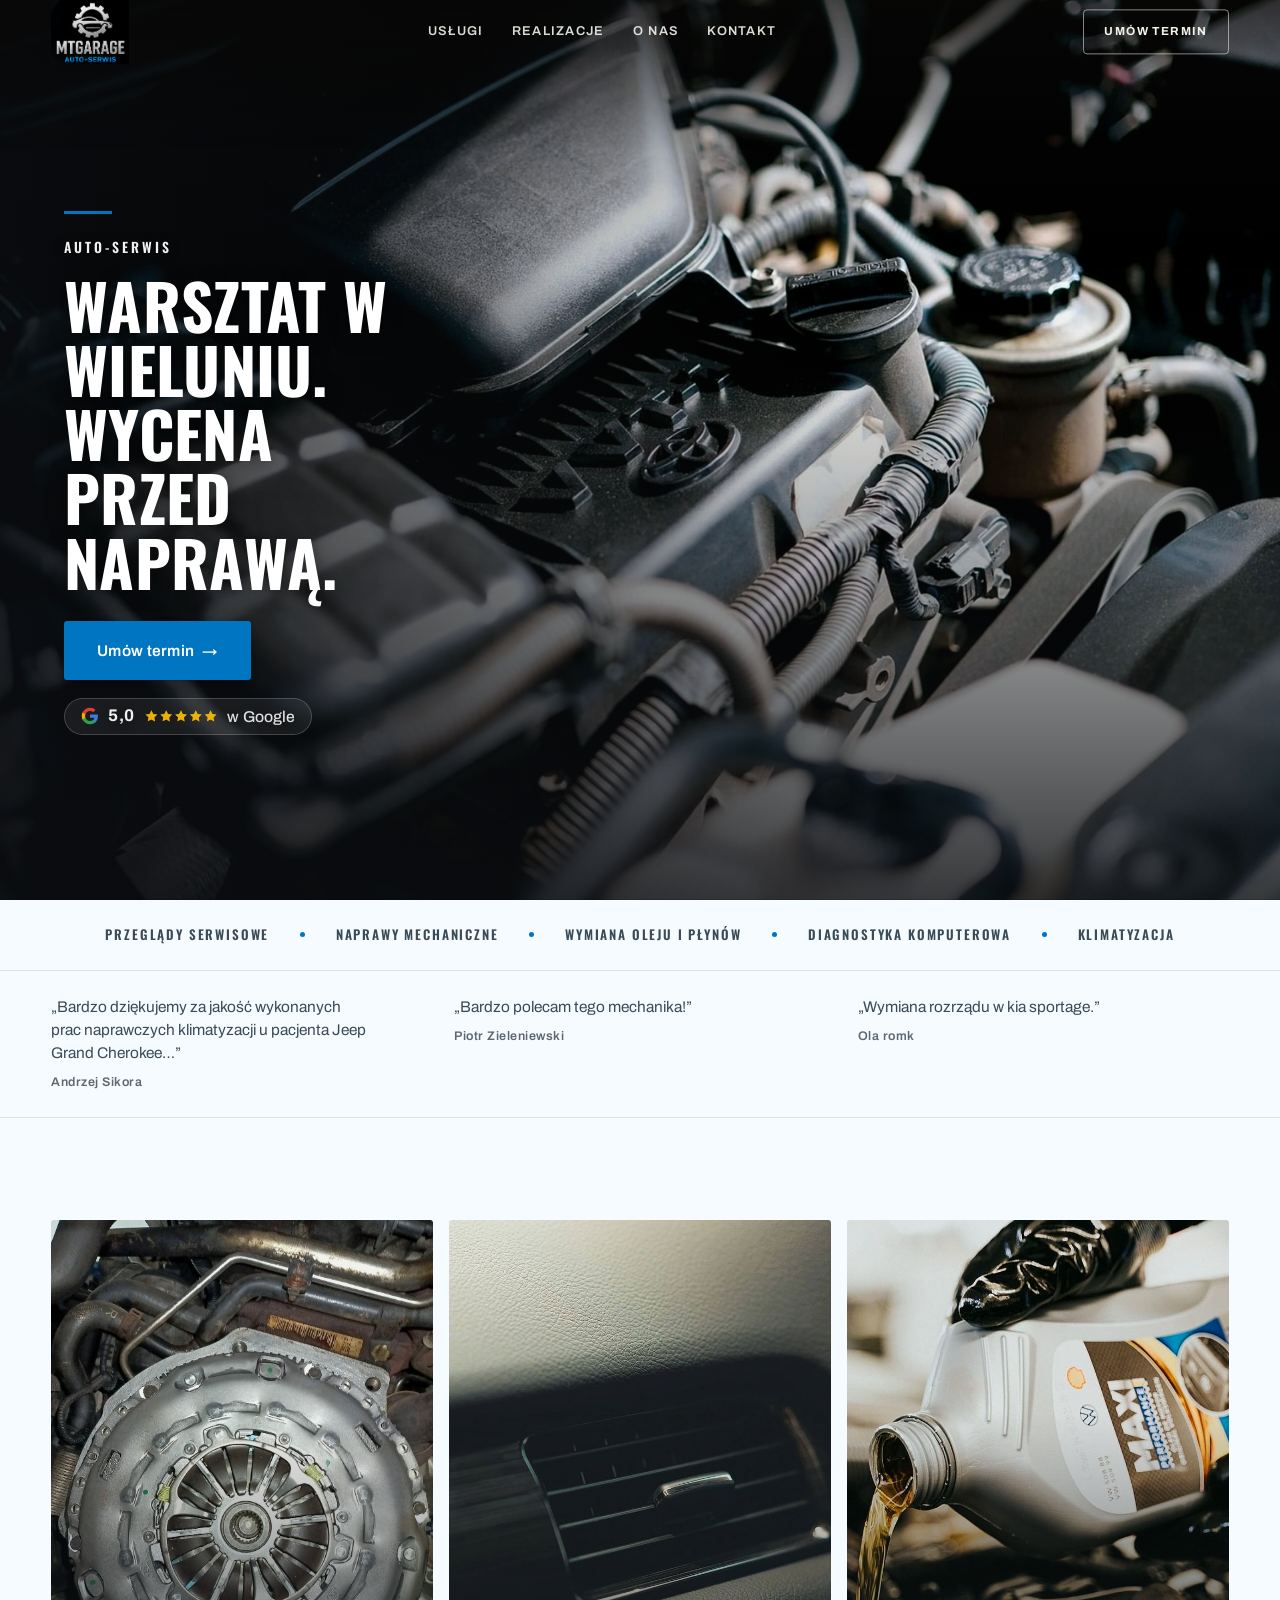
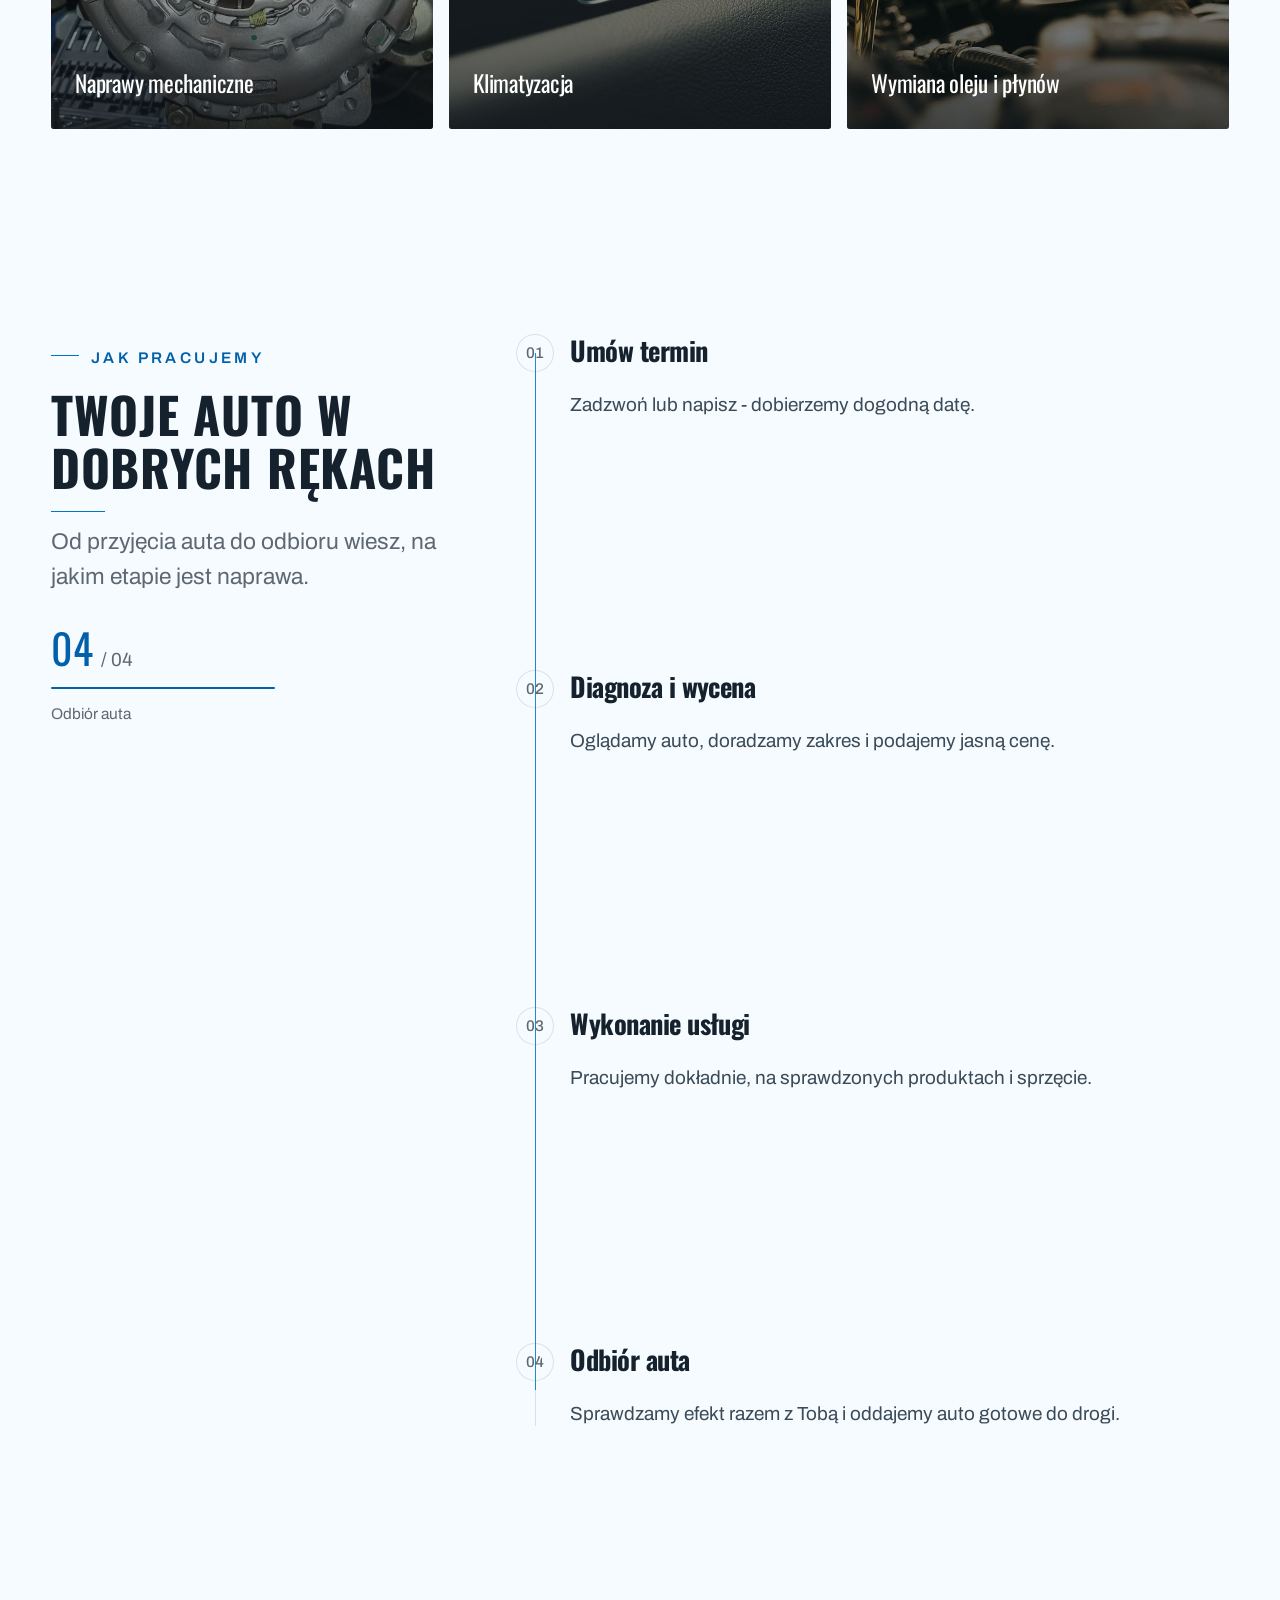
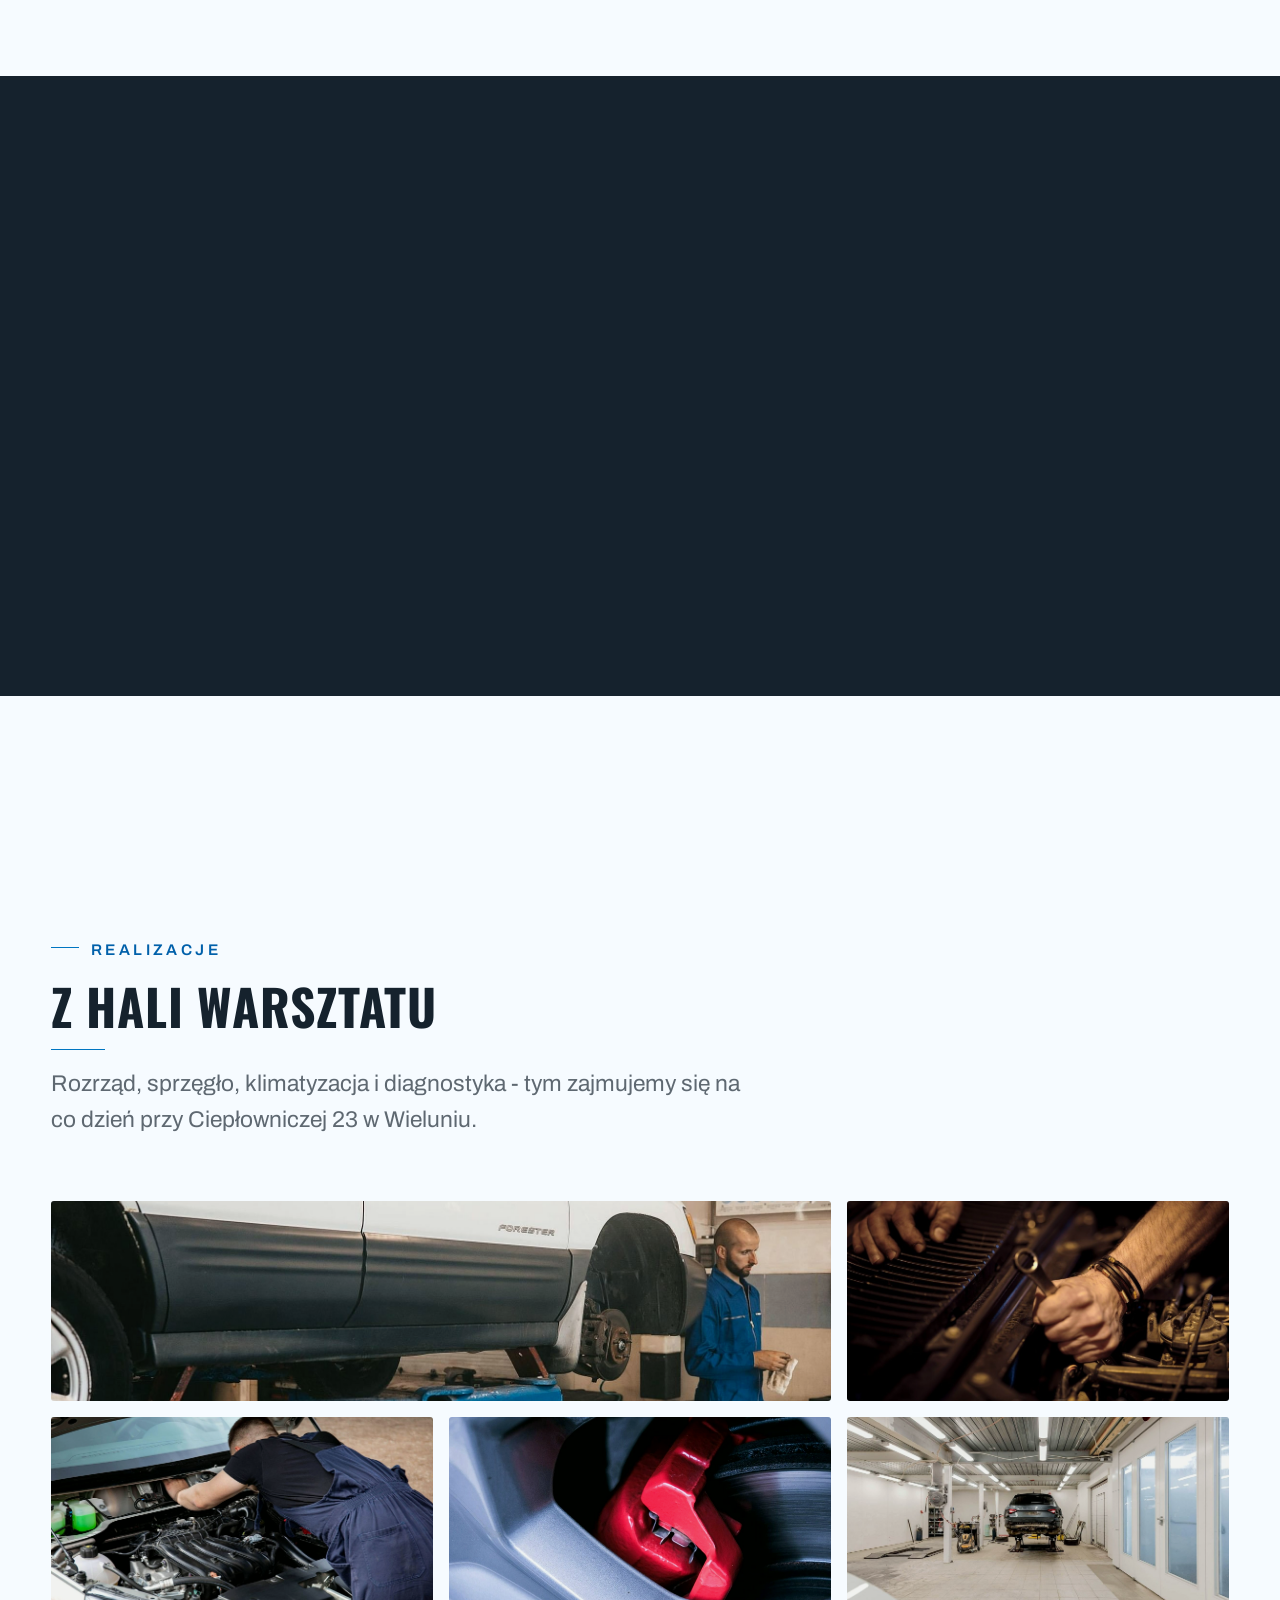
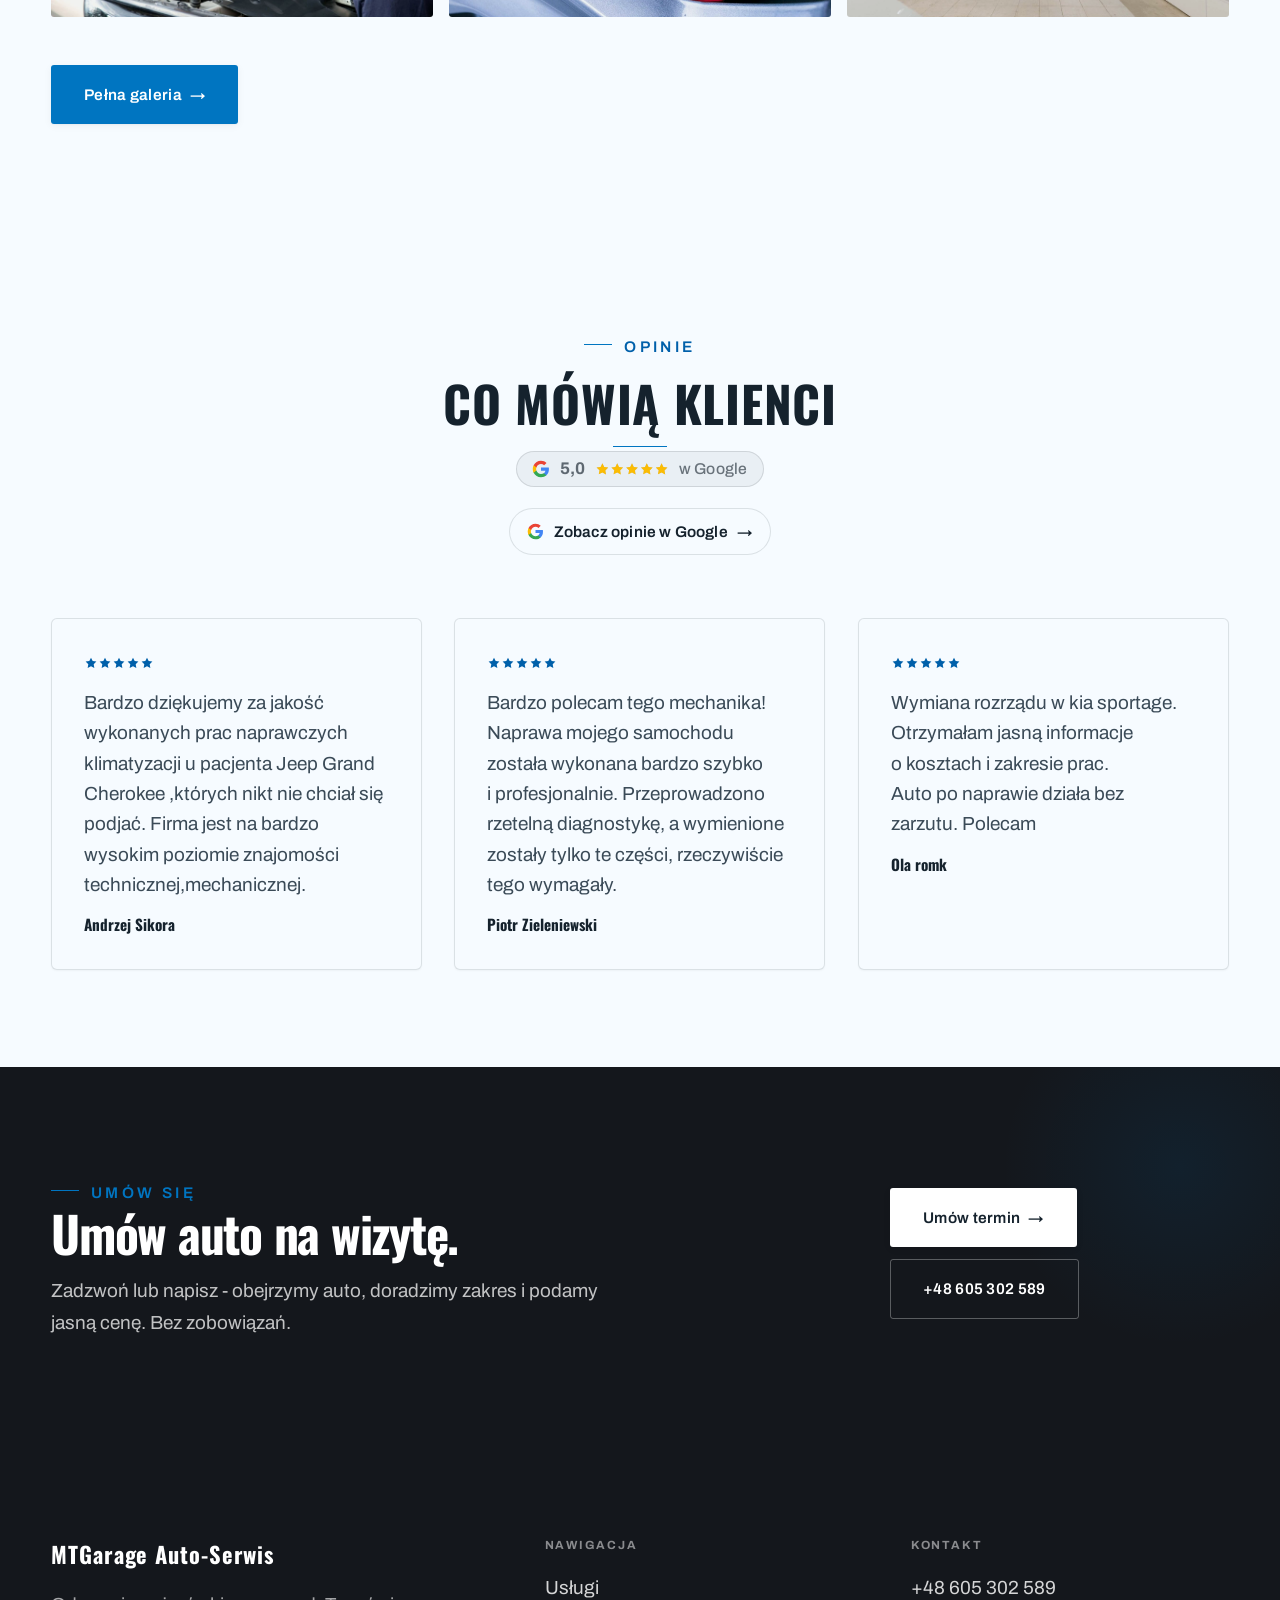
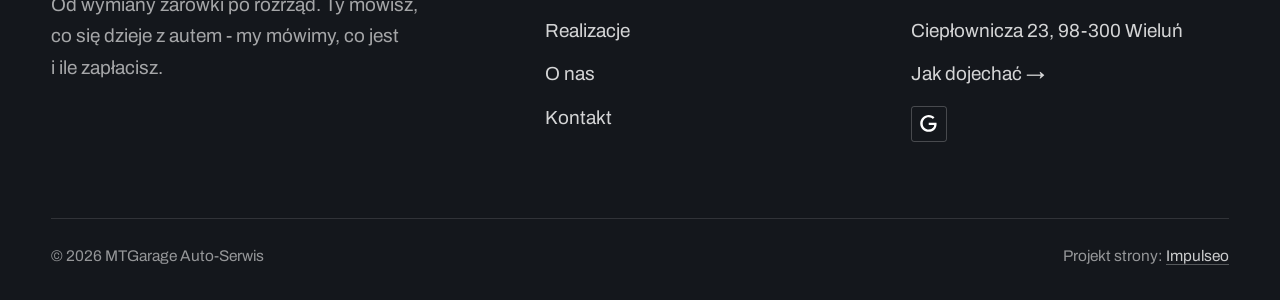
==== commit c45d2ff0: "deploy: znacznik wersji b00a804f1779" ====
--- a/index.html
+++ b/index.html
@@ -22,6 +22,7 @@
 <link rel="preconnect" href="https://fonts.gstatic.com" crossorigin>
 <link href="https://fonts.googleapis.com/css2?family=Oswald:wght@500;600;700&family=Archivo:wght@400;500;600&display=swap" rel="stylesheet">
 <link rel="stylesheet" href="assets/styles.css?v=afd282a6">
+<meta name="nb-deploy" content="b00a804f1779">
 </head>
 <body>
 
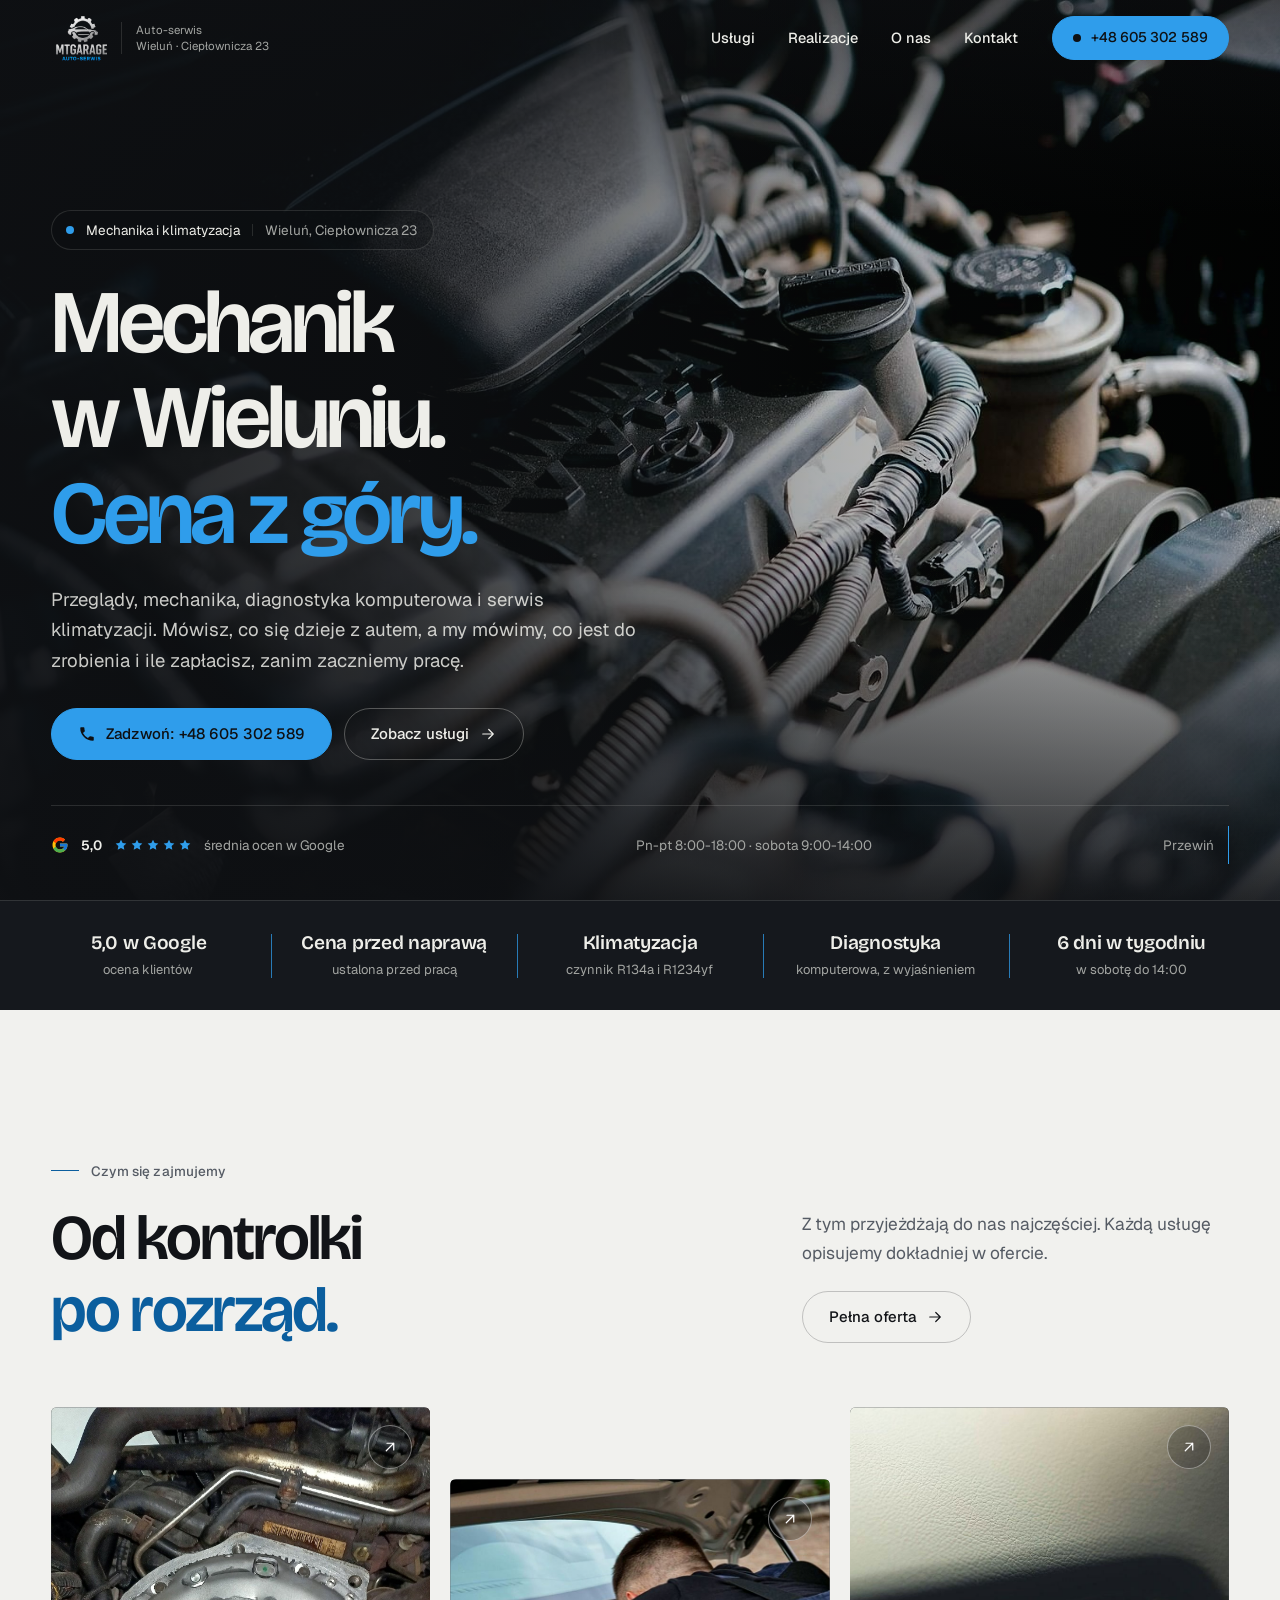
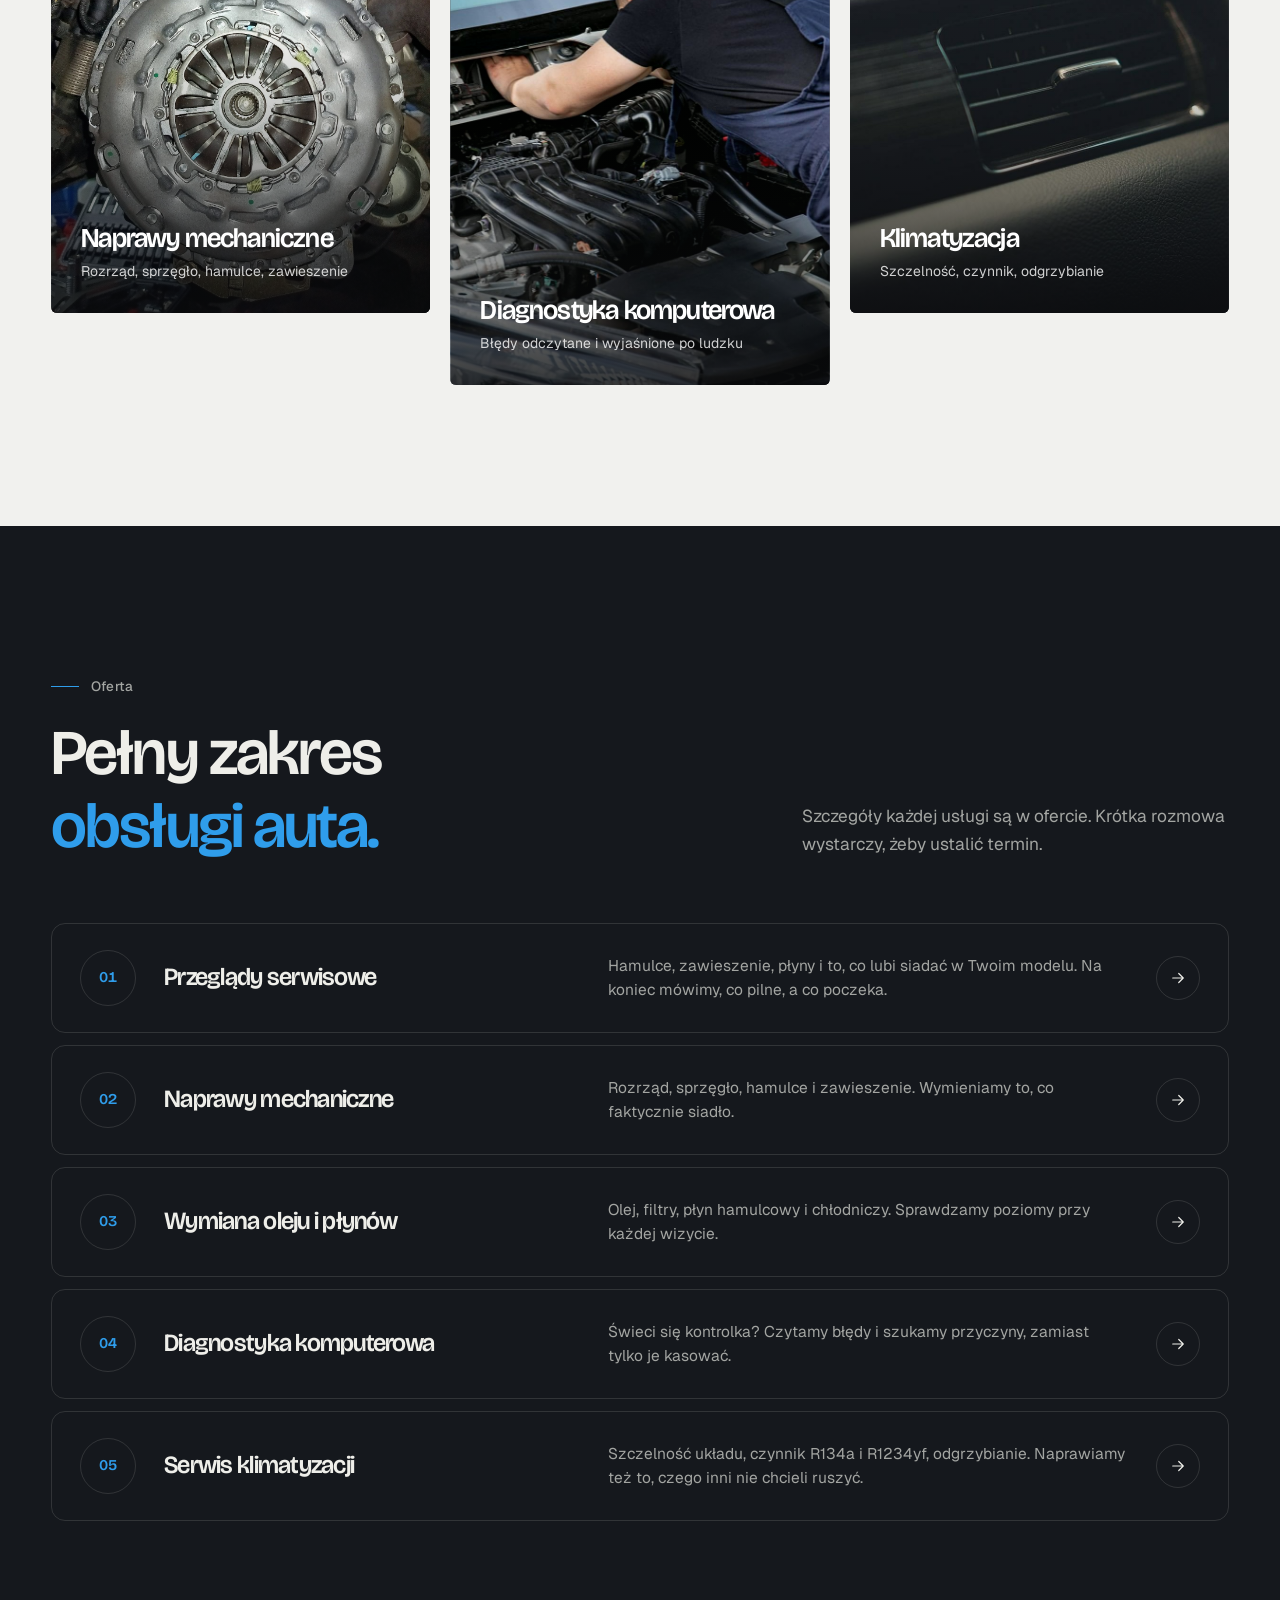
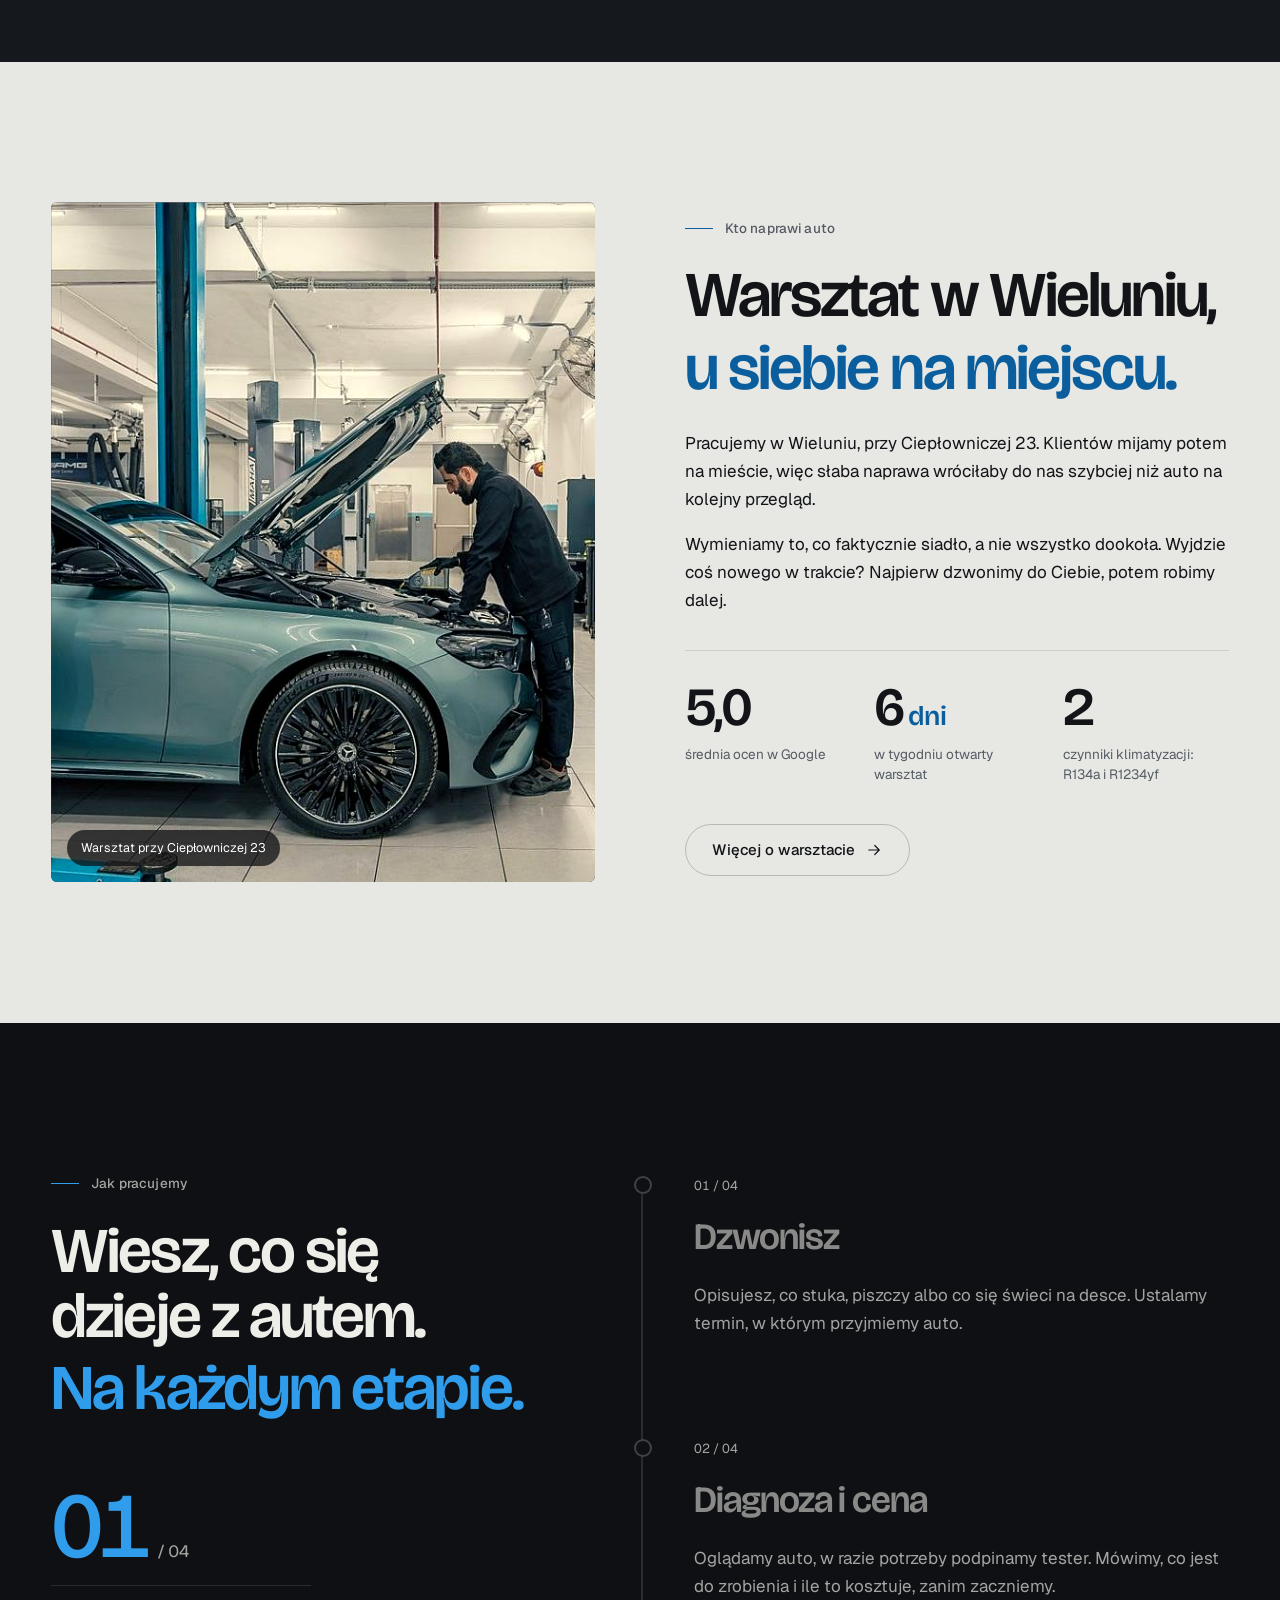
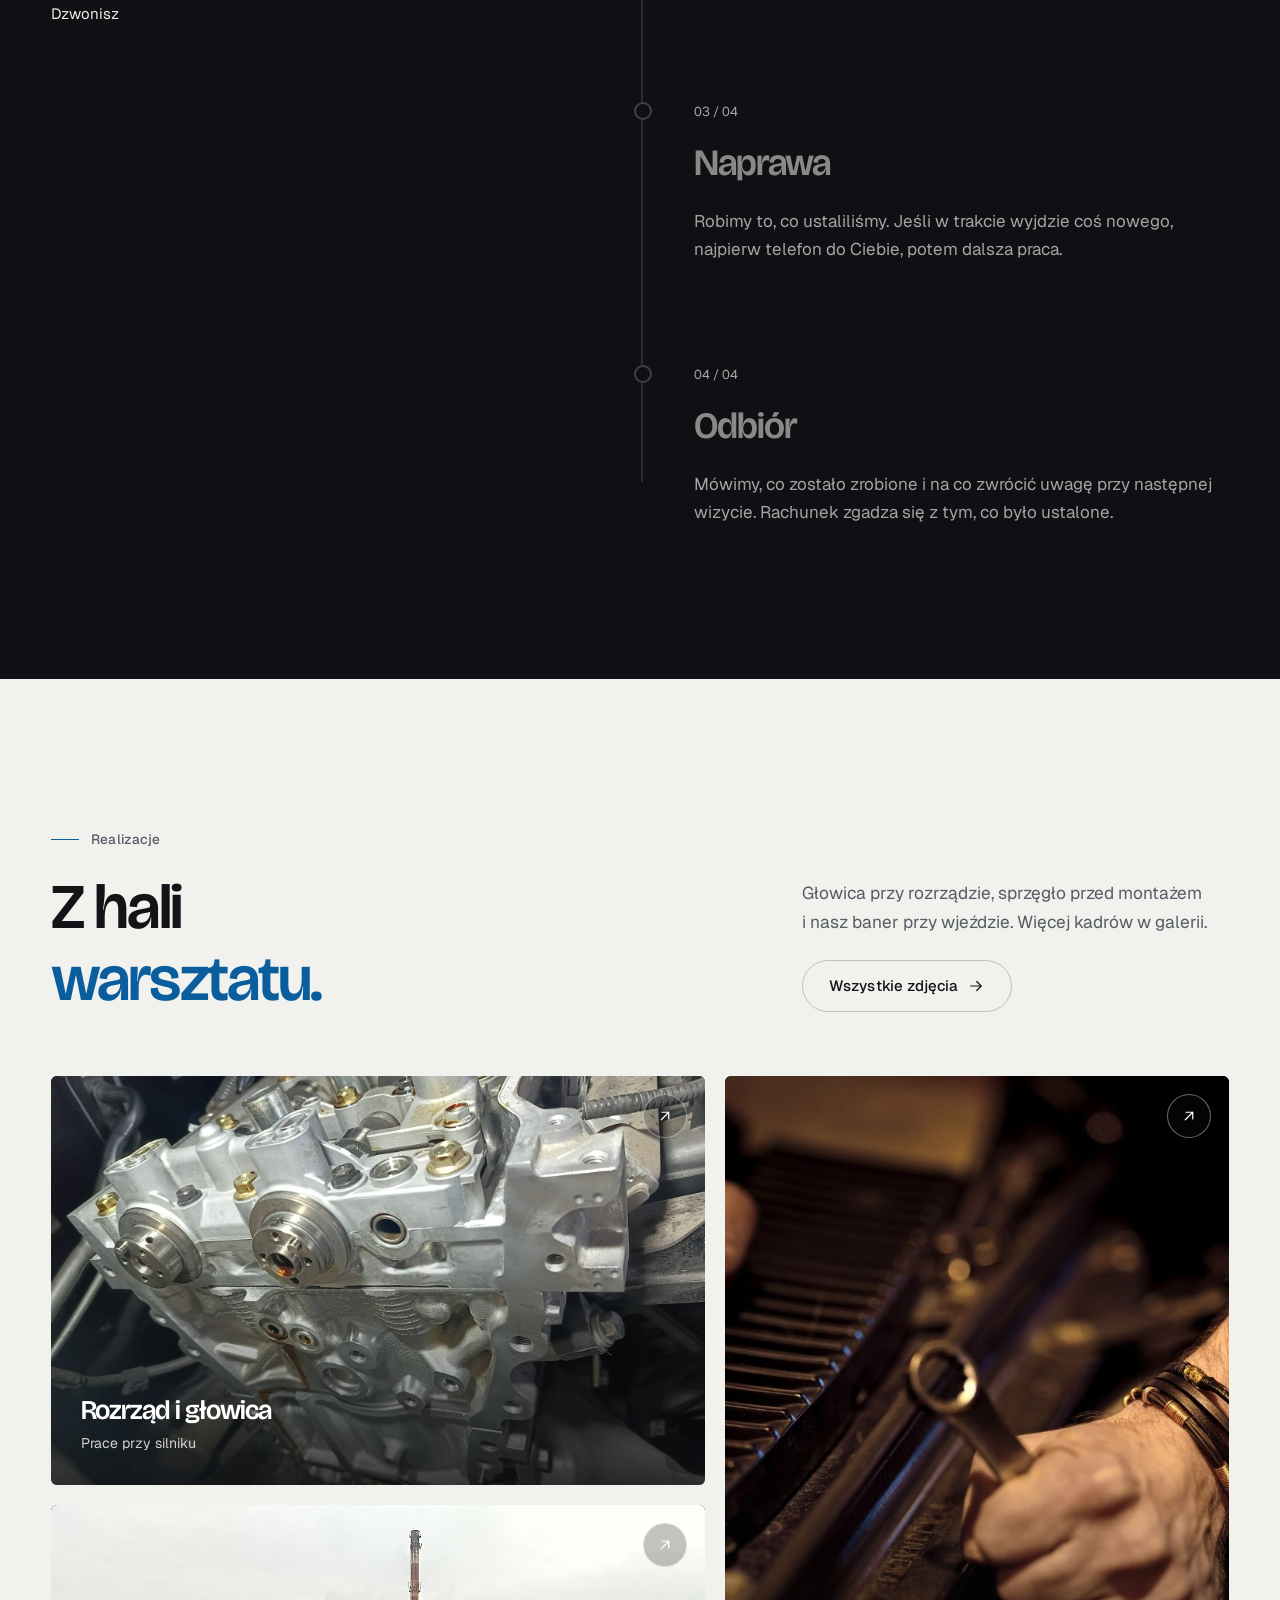
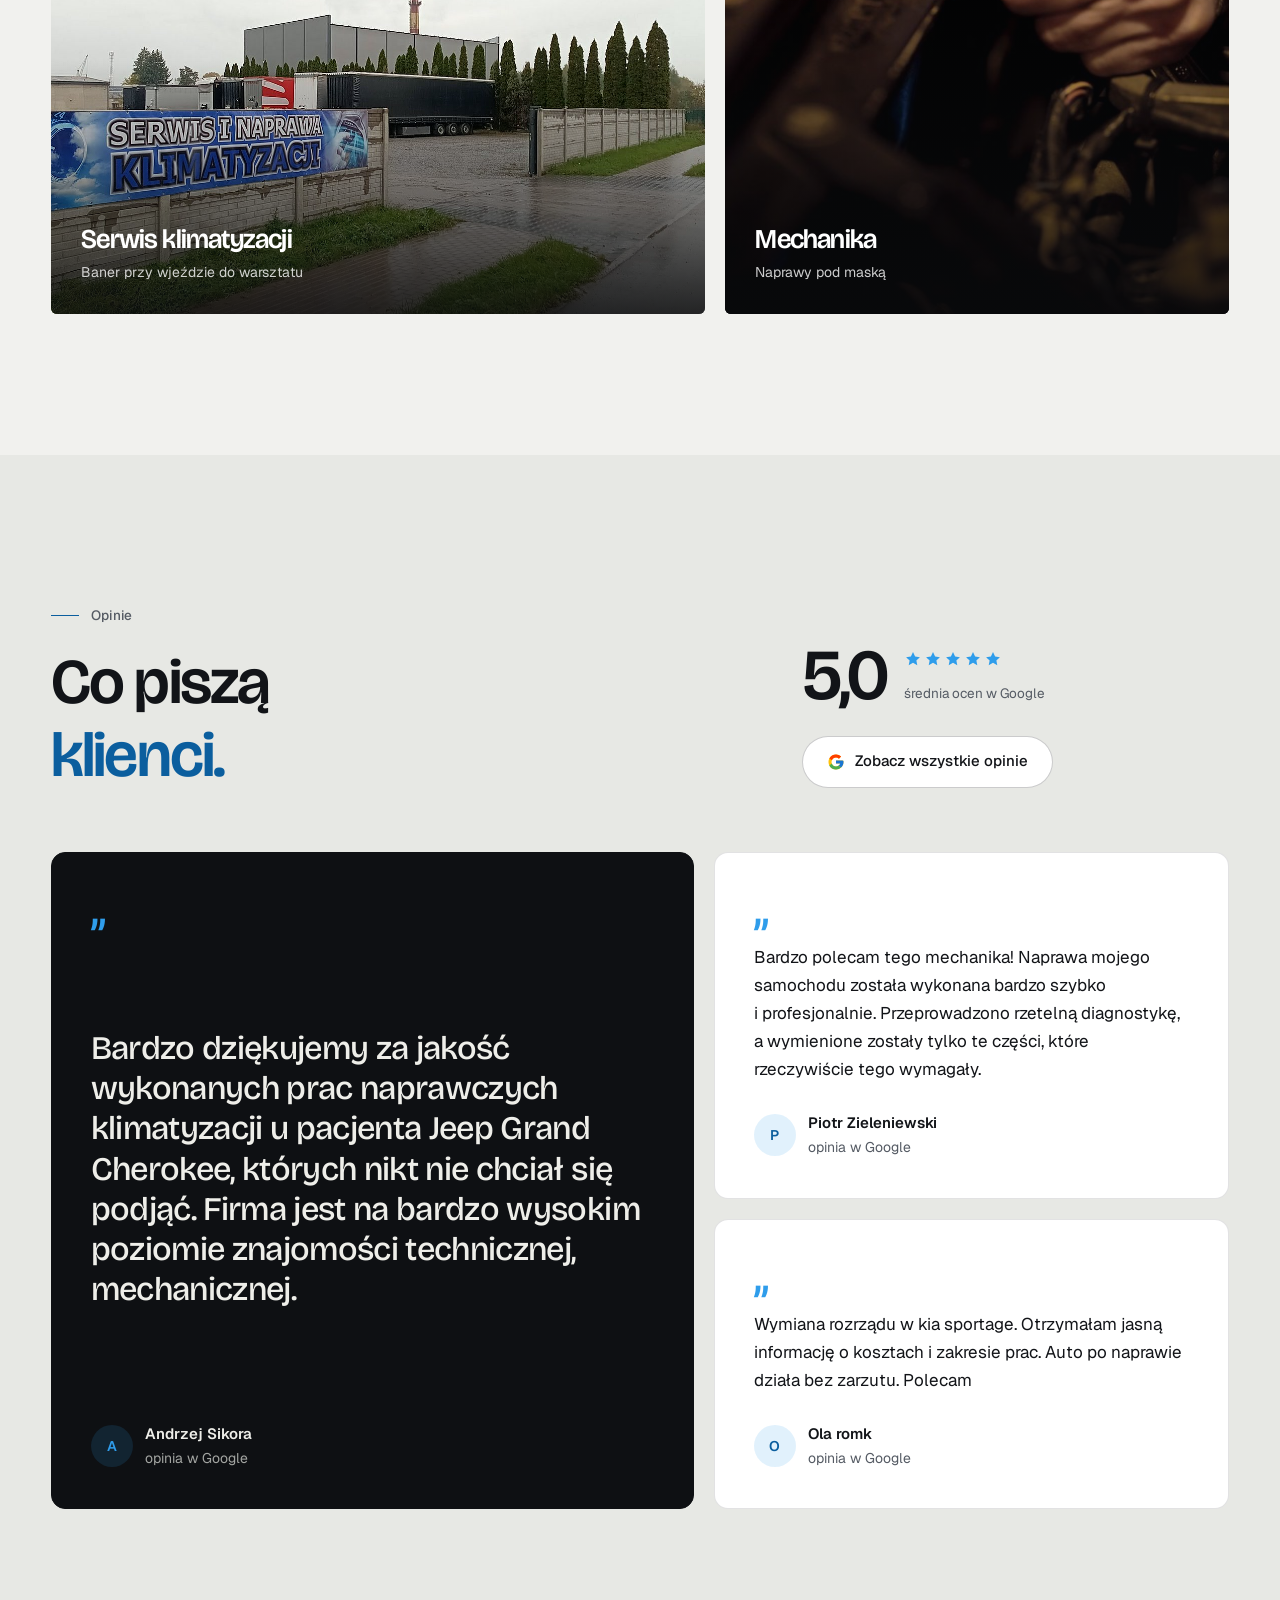
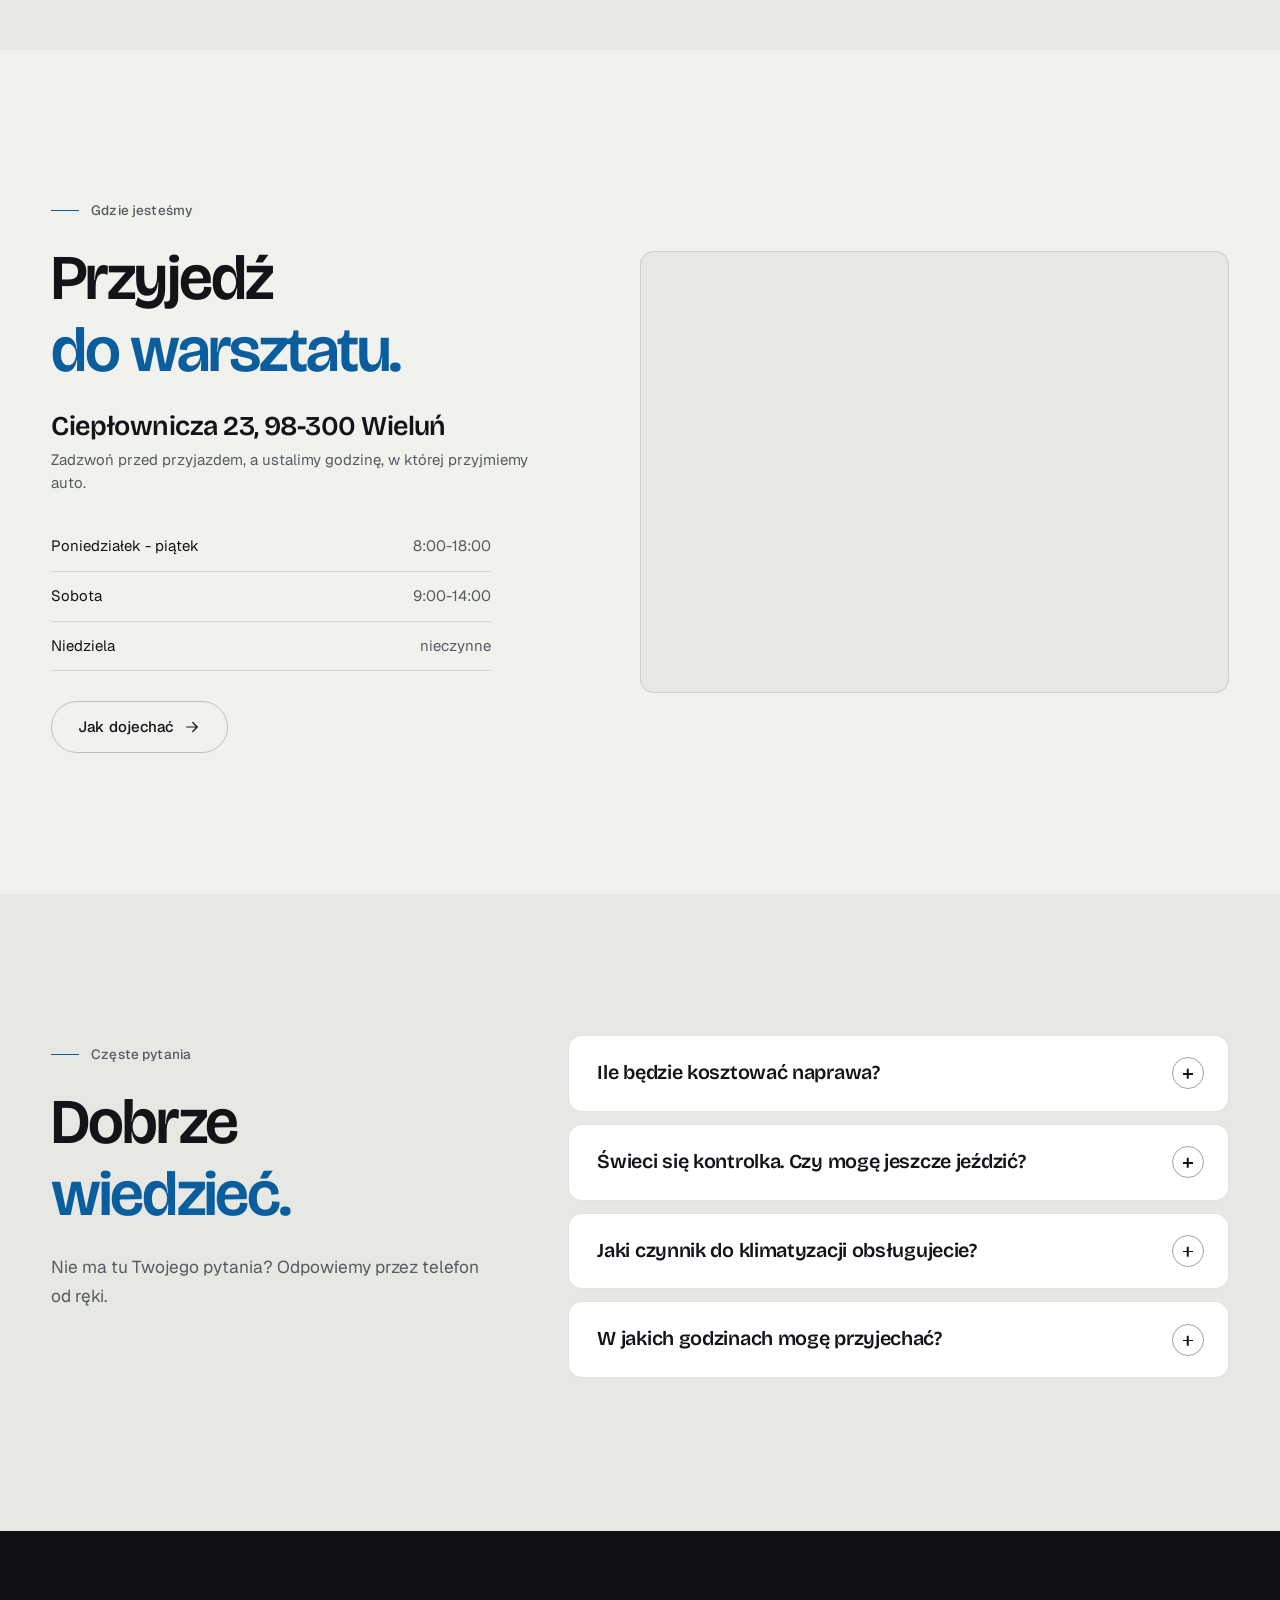
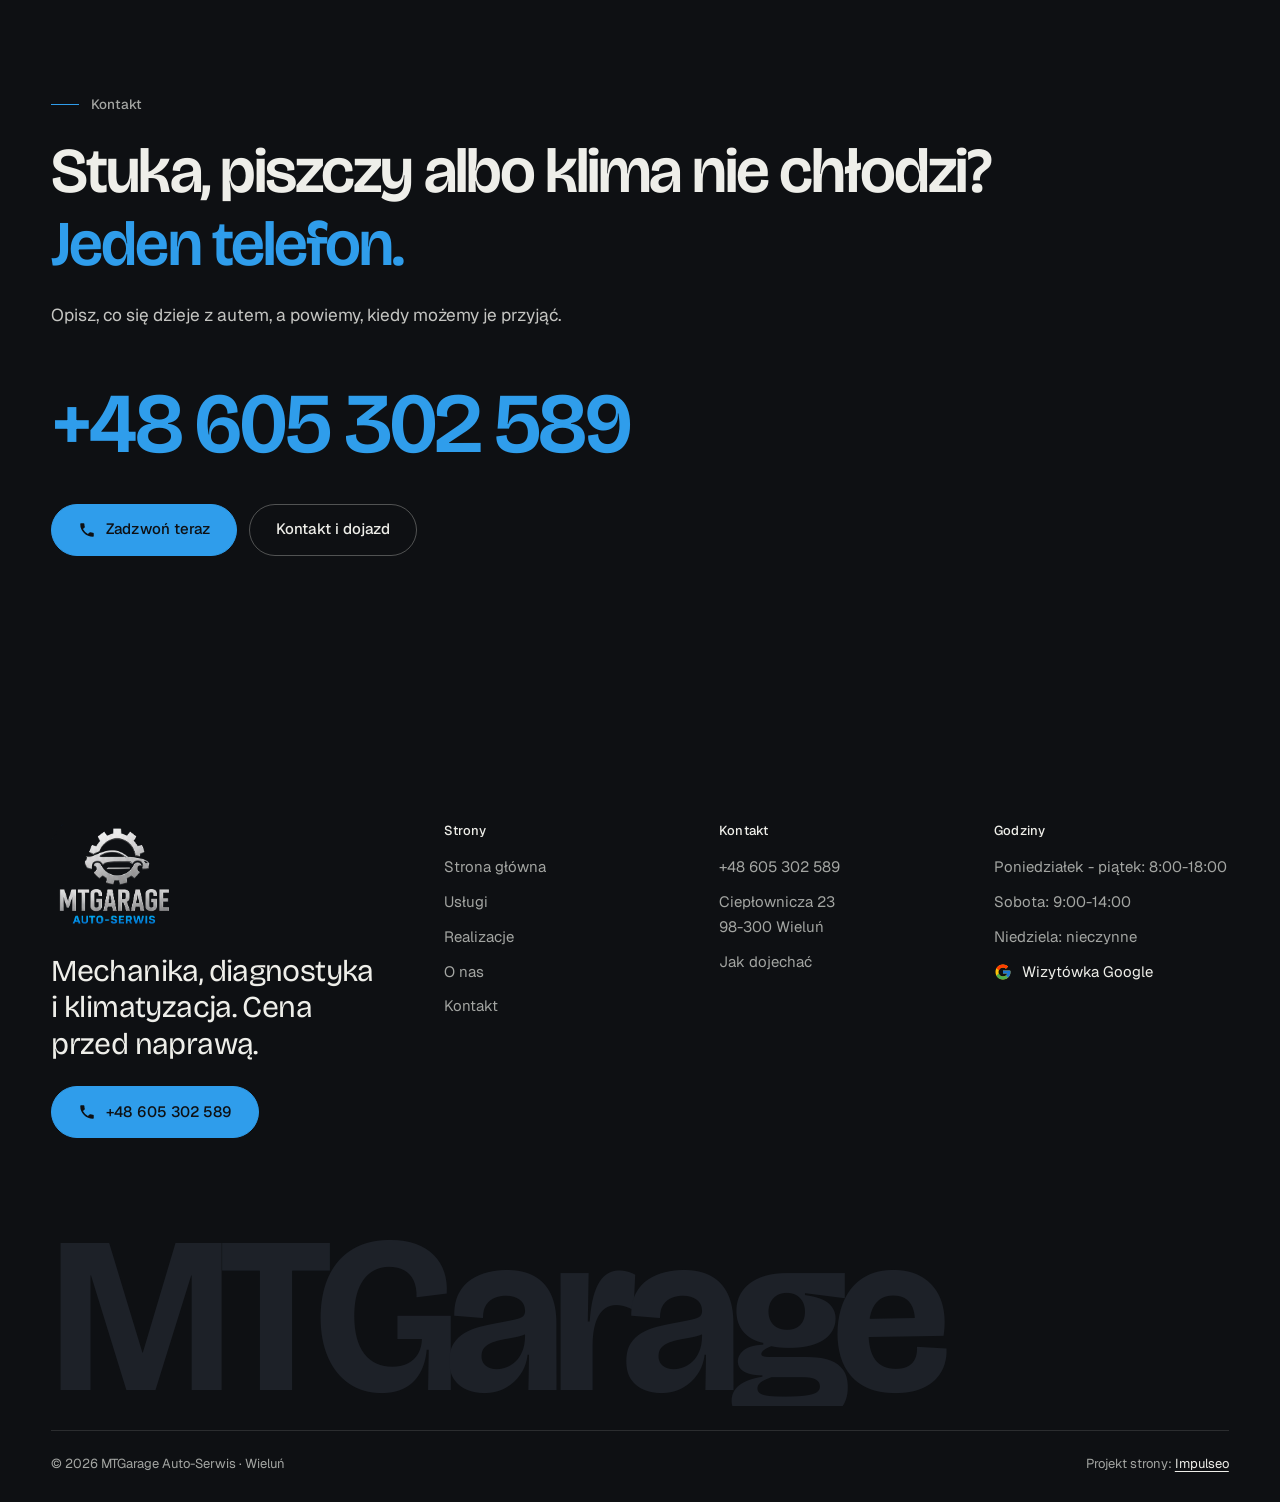
==== commit 640f9e64: "[claude-edit][cmt:ea976267-f6ce-4c19-9662-a4b2132de2a4] nowy projekt strony na wzór ElMac: grafit + " ====
--- a/index.html
+++ b/index.html
@@ -3,181 +3,393 @@
 <head>
 <meta charset="UTF-8">
 <meta name="viewport" content="width=device-width, initial-scale=1.0">
-<title>MTGarage Auto-Serwis - warsztat samochodowy</title>
-<meta name="description" content="Warsztat samochodowy w Wieluniu: naprawy mechaniczne, diagnostyka, serwis klimatyzacji R134a i R1234yf. Cenę znasz przed naprawą. Zadzwoń: +48 605 302 589.">
-<link rel="canonical" href="https://kris20032.github.io/mtgarage-auto-serwis-mechanik-wielun/">
+<title>MTGarage Auto-Serwis - mechanik Wieluń | naprawy, diagnostyka, klimatyzacja</title>
+<meta name="description" content="Warsztat samochodowy w Wieluniu przy Ciepłowniczej 23: naprawy mechaniczne, diagnostyka komputerowa, serwis klimatyzacji R134a i R1234yf. Cenę znasz przed naprawą. Telefon: +48 605 302 589.">
+<link rel="canonical" href="https://impulseo-pl.github.io/mtgarage-auto-serwis-mechanik-wielun/">
 <meta name="robots" content="noindex, nofollow">
+<meta name="theme-color" content="#0E1013">
 <meta property="og:type" content="website">
 <meta property="og:locale" content="pl_PL">
 <meta property="og:site_name" content="MTGarage Auto-Serwis">
-<meta property="og:title" content="MTGarage Auto-Serwis - warsztat samochodowy">
-<meta property="og:description" content="Warsztat samochodowy w Wieluniu: naprawy mechaniczne, diagnostyka, serwis klimatyzacji R134a i R1234yf. Cenę znasz przed naprawą. Zadzwoń: +48 605 302 589.">
-<meta property="og:url" content="https://kris20032.github.io/mtgarage-auto-serwis-mechanik-wielun/">
-<meta property="og:image" content="https://kris20032.github.io/mtgarage-auto-serwis-mechanik-wielun/img/og.jpg">
+<meta property="og:title" content="MTGarage Auto-Serwis - mechanik Wieluń | naprawy, diagnostyka, klimatyzacja">
+<meta property="og:description" content="Warsztat samochodowy w Wieluniu przy Ciepłowniczej 23: naprawy mechaniczne, diagnostyka komputerowa, serwis klimatyzacji R134a i R1234yf. Cenę znasz przed naprawą. Telefon: +48 605 302 589.">
+<meta property="og:url" content="https://impulseo-pl.github.io/mtgarage-auto-serwis-mechanik-wielun/">
+<meta property="og:image" content="https://impulseo-pl.github.io/mtgarage-auto-serwis-mechanik-wielun/img/og.jpg">
 <meta property="og:image:width" content="1200">
 <meta property="og:image:height" content="630">
 <meta name="twitter:card" content="summary_large_image">
-<script type="application/ld+json">{"@context": "https://schema.org", "@type": "AutoRepair", "name": "MTGarage Auto-Serwis", "url": "https://kris20032.github.io/mtgarage-auto-serwis-mechanik-wielun/", "telephone": "+48605302589", "image": "https://kris20032.github.io/mtgarage-auto-serwis-mechanik-wielun/img/og.jpg", "address": "Ciepłownicza 23, 98-300 Wieluń", "sameAs": ["https://www.google.com/maps?cid=14862300650066879575"]}</script>
+<script type="application/ld+json">{"@context": "https://schema.org", "@type": "AutoRepair", "name": "MTGarage Auto-Serwis", "url": "https://impulseo-pl.github.io/mtgarage-auto-serwis-mechanik-wielun/", "telephone": "+48605302589", "image": "https://impulseo-pl.github.io/mtgarage-auto-serwis-mechanik-wielun/img/og.jpg", "address": {"@type": "PostalAddress", "streetAddress": "Ciepłownicza 23", "postalCode": "98-300", "addressLocality": "Wieluń", "addressCountry": "PL"}, "geo": {"@type": "GeoCoordinates", "latitude": 51.2299917, "longitude": 18.574245}, "openingHours": ["Mo-Fr 08:00-18:00", "Sa 09:00-14:00"], "sameAs": ["https://www.google.com/maps?cid=14862300650066879575"]}</script>
+<script>(function(){var d=document.documentElement;d.classList.add('js');try{if(!window.matchMedia('(prefers-reduced-motion: reduce)').matches)d.classList.add('anim');}catch(e){}setTimeout(function(){if(!d.classList.contains('anim-ok'))d.classList.remove('anim');},3500);})();</script>
+<script>(function(){try{var d=document.documentElement,q=/[?&]intro/.test(location.search);if(!q&&window.matchMedia&&matchMedia('(prefers-reduced-motion: reduce)').matches)return;if(!q&&sessionStorage.getItem('mtgarage_intro'))return;sessionStorage.setItem('mtgarage_intro','1');d.classList.add('intro-on');setTimeout(function(){d.classList.remove('intro-on','intro-gra','intro-out');d.classList.add('hero-go')},4600);}catch(e){}})();</script>
+<link rel="preload" as="image" href="img/hero.jpg" fetchpriority="high">
+<link rel="preload" as="image" href="img/logo-znak.png">
 <link rel="preconnect" href="https://fonts.googleapis.com">
 <link rel="preconnect" href="https://fonts.gstatic.com" crossorigin>
-<link href="https://fonts.googleapis.com/css2?family=Oswald:wght@500;600;700&family=Archivo:wght@400;500;600&display=swap" rel="stylesheet">
-<link rel="stylesheet" href="assets/styles.css?v=afd282a6">
-<meta name="nb-deploy" content="b00a804f1779">
+<link href="https://fonts.googleapis.com/css2?family=Bricolage+Grotesque:opsz,wght@12..96,400..700&family=Geist:wght@400..600&display=swap" rel="stylesheet">
+<link rel="stylesheet" href="assets/styles.css?v=20261030">
+<script src="assets/lenis.min.js?v=1.1.20" defer></script>
+<script src="assets/main.js?v=20261030" defer></script>
 </head>
 <body>
-
-<header class="nav">
-  <div class="wrap nav-inner">
-    <a class="brand brand-has-logo" href="index.html"><img class="brand-logo" src="img/logo.png" alt="MTGarage Auto-Serwis" width="374" height="306" decoding="async"></a>
-    <nav class="nav-links">
-      <a href="oferta.html">Usługi</a>
-      <a href="realizacje.html">Realizacje</a>
-      <a href="o-nas.html">O nas</a>
-      <a href="kontakt.html">Kontakt</a>
-      <a href="kontakt.html" class="btn btn-accent">Umów termin</a>
-    </nav>
-    <button class="nav-toggle" aria-label="Menu"><span></span><span></span><span></span></button>
-  </div>
+<a class="skip" href="#tresc">Przejdź do treści</a>
+<header class="site-head">
+<div class="intro" aria-hidden="true"><span class="intro-line"><i></i></span><span class="intro-meta">auto-serwis · Wieluń · Ciepłownicza 23</span></div><div class="head-in">
+  <a class="brand" href="index.html" aria-label="MTGarage Auto-Serwis - strona główna">
+    <span class="znak"><img class="wm" src="img/logo-znak.png" alt="MTGarage Auto-Serwis" width="351" height="304" decoding="async"></span>
+    <span class="brand-sub">Auto-serwis<br>Wieluń · Ciepłownicza 23</span>
+  </a>
+  <nav class="nav-links" aria-label="Menu główne">
+    <a class="nl" href="oferta.html">Usługi</a><a class="nl" href="realizacje.html">Realizacje</a><a class="nl" href="o-nas.html">O&nbsp;nas</a><a class="nl" href="kontakt.html">Kontakt</a>
+    <a class="btn btn-main nav-cta" href="tel:+48605302589"><span class="live" aria-hidden="true"></span>+48 605 302 589</a>
+  </nav>
+  <button class="burger" type="button" aria-label="Otwórz menu" aria-expanded="false" aria-controls="mnav"><span></span><span></span></button>
+</div>
 </header>
-
-<main>
-<section class="hero-auto">
-  <img class="ha-bg" src="img/hero.jpg" fetchpriority="high" alt="MTGarage Auto-Serwis" width="1600" height="1066">
-  <div class="ha-veil"></div>
-  <div class="ha-inner">
-    <span class="ha-tick" aria-hidden="true"></span>
-    <span class="ha-kicker">Auto-serwis</span>
-    <h1 class="ha-claim">Warsztat w Wieluniu. Wycena przed naprawą.</h1>
-    <a href="kontakt.html" class="btn btn-accent ha-cta">Umów termin <span class="arr">→</span></a>
-      <p class="ha-rating"><span class="g-badge"><svg class="gb-ico" viewBox="0 0 24 24" width="18" height="18" aria-hidden="true"><path fill="#4285F4" d="M22.56 12.25c0-.78-.07-1.53-.2-2.25H12v4.26h5.92c-.26 1.37-1.04 2.53-2.21 3.31v2.77h3.57c2.08-1.92 3.28-4.74 3.28-8.09z"/><path fill="#34A853" d="M12 23c2.97 0 5.46-.98 7.28-2.66l-3.57-2.77c-.98.66-2.23 1.06-3.71 1.06-2.86 0-5.29-1.93-6.16-4.53H2.18v2.84C3.99 20.53 7.7 23 12 23z"/><path fill="#FBBC05" d="M5.84 14.09c-.22-.66-.35-1.36-.35-2.09s.13-1.43.35-2.09V7.07H2.18C1.43 8.55 1 10.22 1 12s.43 3.45 1.18 4.93l2.85-2.22.81-.62z"/><path fill="#EA4335" d="M12 5.38c1.62 0 3.06.56 4.21 1.64l3.15-3.15C17.45 2.09 14.97 1 12 1 7.7 1 3.99 3.47 2.18 7.07l3.66 2.84c.87-2.6 3.3-4.53 6.16-4.53z"/></svg><b class="gb-ocena">5,0</b><svg class="gb-stars" viewBox="0 0 90 18" width="74" height="14.8" aria-hidden="true"><g fill="currentColor" opacity=".26"><path transform="translate(0,0)" d="M9 1.6l2.2 4.46 4.92.72-3.56 3.47.84 4.9L9 12.74l-4.4 2.31.84-4.9L1.88 6.68l4.92-.72L9 1.6Z"/><path transform="translate(18,0)" d="M9 1.6l2.2 4.46 4.92.72-3.56 3.47.84 4.9L9 12.74l-4.4 2.31.84-4.9L1.88 6.68l4.92-.72L9 1.6Z"/><path transform="translate(36,0)" d="M9 1.6l2.2 4.46 4.92.72-3.56 3.47.84 4.9L9 12.74l-4.4 2.31.84-4.9L1.88 6.68l4.92-.72L9 1.6Z"/><path transform="translate(54,0)" d="M9 1.6l2.2 4.46 4.92.72-3.56 3.47.84 4.9L9 12.74l-4.4 2.31.84-4.9L1.88 6.68l4.92-.72L9 1.6Z"/><path transform="translate(72,0)" d="M9 1.6l2.2 4.46 4.92.72-3.56 3.47.84 4.9L9 12.74l-4.4 2.31.84-4.9L1.88 6.68l4.92-.72L9 1.6Z"/></g><clipPath id="gs1000"><rect x="0" y="0" width="90.0" height="18"/></clipPath><g fill="#FBBC04" clip-path="url(#gs1000)"><path transform="translate(0,0)" d="M9 1.6l2.2 4.46 4.92.72-3.56 3.47.84 4.9L9 12.74l-4.4 2.31.84-4.9L1.88 6.68l4.92-.72L9 1.6Z"/><path transform="translate(18,0)" d="M9 1.6l2.2 4.46 4.92.72-3.56 3.47.84 4.9L9 12.74l-4.4 2.31.84-4.9L1.88 6.68l4.92-.72L9 1.6Z"/><path transform="translate(36,0)" d="M9 1.6l2.2 4.46 4.92.72-3.56 3.47.84 4.9L9 12.74l-4.4 2.31.84-4.9L1.88 6.68l4.92-.72L9 1.6Z"/><path transform="translate(54,0)" d="M9 1.6l2.2 4.46 4.92.72-3.56 3.47.84 4.9L9 12.74l-4.4 2.31.84-4.9L1.88 6.68l4.92-.72L9 1.6Z"/><path transform="translate(72,0)" d="M9 1.6l2.2 4.46 4.92.72-3.56 3.47.84 4.9L9 12.74l-4.4 2.31.84-4.9L1.88 6.68l4.92-.72L9 1.6Z"/></g></svg><span class="gb-txt">w Google</span></span></p>
-  </div>
-</section>
-<section class="spec-ribbon">
-  <div class="wrap">
-    <ul class="sr-row reveal"><li>Przeglądy serwisowe</li><li>Naprawy mechaniczne</li><li>Wymiana oleju i płynów</li><li>Diagnostyka komputerowa</li><li>Klimatyzacja</li></ul>
-  </div>
-</section>
-<section class="opinie-mini" aria-label="Opinie klientów">
-  <div class="wrap">
-    <div class="om-row">
-      <div class="om-item reveal"><blockquote>„Bardzo dziękujemy za jakość wykonanych prac naprawczych klimatyzacji u pacjenta Jeep Grand Cherokee…”</blockquote><span class="om-autor">Andrzej Sikora</span></div>
-      <div class="om-item reveal"><blockquote>„Bardzo polecam tego mechanika!”</blockquote><span class="om-autor">Piotr Zieleniewski</span></div>
-      <div class="om-item reveal"><blockquote>„Wymiana rozrządu w kia sportage.”</blockquote><span class="om-autor">Ola romk</span></div>
-    </div>
-  </div>
-</section>
-<section class="gateways-band">
-  <div class="wrap">
-    <div class="gateways">
-      <a href="oferta.html" class="gateway reveal"><img src="img/g2.jpg" alt="Naprawy mechaniczne" loading="lazy" width="1300" height="1735" decoding="async"><span class="g-ttl">Naprawy mechaniczne</span></a>
-      <a href="oferta.html" class="gateway reveal"><img src="img/g4.jpg" alt="Klimatyzacja" loading="lazy" width="1600" height="1066" decoding="async"><span class="g-ttl">Klimatyzacja</span></a>
-      <a href="oferta.html" class="gateway reveal"><img src="img/g7.jpg" alt="Wymiana oleju i płynów" loading="lazy" width="1600" height="1066" decoding="async"><span class="g-ttl">Wymiana oleju i płynów</span></a>
-    </div>
-  </div>
-</section>
-<section class="proces proces-os auto">
+<script>(function(){var d=document.documentElement;if(!d.classList.contains('intro-on'))return;
+var wyszlo=false,koniec=false,t0=Date.now();
+function heroGotowe(){var im=document.querySelector('.hero-media img');return !!(im&&im.complete&&im.naturalWidth>0);}
+function sprzataj(){if(koniec)return;koniec=true;d.classList.add('hero-go');d.classList.remove('intro-on','intro-gra','intro-out');
+['--i-w','--i-h','--i-px','--i-py','--i-zmniejsz','--i-baza-w','--i-baza-h'].forEach(function(k){d.style.removeProperty(k);});
+try{document.dispatchEvent(new Event('wejscie:koniec'));}catch(e){}}
+function wyjdz(){if(wyszlo||koniec)return;wyszlo=true;d.classList.add('intro-out');setTimeout(function(){d.classList.add('hero-go');},240);setTimeout(sprzataj,880);}
+function moze(){if(wyszlo||koniec)return;var t=Date.now()-t0;if(t>=1300&&(heroGotowe()||t>=1700))wyjdz();else setTimeout(moze,60);}
+try{var znak=document.querySelector('.brand .znak'),wm=znak&&znak.querySelector('.wm');if(!wm){sprzataj();return;}
+znak.classList.add('mierze');var r=wm.getBoundingClientRect();znak.classList.remove('mierze');
+if(!r.width||!r.height){sprzataj();return;}
+var W=window.innerWidth,H=window.innerHeight,cel=W<680?Math.min(W*0.5,210):Math.min(W*0.2,280);cel=Math.max(r.width,cel);
+var u=function(k,v){d.style.setProperty(k,v);};
+u('--i-w',Math.round(cel)+'px');u('--i-h',Math.round(cel*r.height/r.width)+'px');u('--i-zmniejsz',(r.width/cel).toFixed(4));
+u('--i-px',Math.round(r.left+r.width/2-W/2)+'px');u('--i-py',Math.round(r.top+r.height/2-H/2)+'px');
+u('--i-baza-w',Math.round(r.width)+'px');u('--i-baza-h',Math.round(r.height)+'px');
+var start=function(){requestAnimationFrame(function(){requestAnimationFrame(function(){d.classList.add('intro-gra');t0=Date.now();moze();});});};
+if(wm.complete&&wm.naturalWidth)start();else{wm.addEventListener('load',start,{once:true});wm.addEventListener('error',sprzataj,{once:true});}
+['wheel','touchstart','keydown','pointerdown'].forEach(function(ev){window.addEventListener(ev,function(){sprzataj();},{once:true,passive:true});});
+setTimeout(sprzataj,3900);
+}catch(e){sprzataj();}})();</script>
+<div class="mnav" id="mnav">
+  <div class="mnav-in">
+    <a class="ml" href="index.html" aria-current="page">Strona główna</a><a class="ml" href="oferta.html">Usługi</a><a class="ml" href="realizacje.html">Realizacje</a><a class="ml" href="o-nas.html">O&nbsp;nas</a><a class="ml" href="kontakt.html">Kontakt</a>
+    <div class="mnav-foot">
+      <span>Pn-pt 8:00-18:00, sobota 9:00-14:00</span>
+      <a class="btn btn-main" href="tel:+48605302589"><svg class="ico" width="16" height="16" viewBox="0 0 24 24" fill="none" aria-hidden="true"><path d="M6.6 10.8a15.5 15.5 0 0 0 6.6 6.6l2.2-2.2a1 1 0 0 1 1-.24 11.4 11.4 0 0 0 3.6.58 1 1 0 0 1 1 1V20a1 1 0 0 1-1 1A17 17 0 0 1 3 4a1 1 0 0 1 1-1h3.5a1 1 0 0 1 1 1c0 1.25.2 2.46.58 3.6a1 1 0 0 1-.25 1l-2.23 2.2Z" fill="currentColor"/></svg>+48 605 302 589</a>
+    </div>
+  </div>
+</div>
+<main id="tresc">
+
+<section class="hero">
+  <div class="hero-media"><img src="img/hero.jpg" alt="Komora silnika samochodu z bliska" width="1600" height="1066" decoding="async" fetchpriority="high"></div>
+  <div class="hero-in">
+    <p class="hero-tag up" style="--d:0"><span class="live" aria-hidden="true"></span>Mechanika i&nbsp;klimatyzacja<span class="sep" aria-hidden="true"></span><span class="muted">Wieluń, Ciepłownicza 23</span></p>
+    <h1><span class="ln"><span class="ln-i" style="--k:0">Mechanik</span></span><span class="ln"><span class="ln-i" style="--k:1">w&nbsp;Wieluniu.</span></span><span class="ln"><span class="ln-i" style="--k:2"><em>Cena z&nbsp;góry.</em></span></span></h1>
+    <p class="hero-lead up" style="--d:380">Przeglądy, mechanika, diagnostyka komputerowa i&nbsp;serwis klimatyzacji. Mówisz, co się dzieje z&nbsp;autem, a&nbsp;my mówimy, co jest do zrobienia i&nbsp;ile zapłacisz, zanim zaczniemy pracę.</p>
+    <div class="hero-ctas up" style="--d:500">
+      <a class="btn btn-main" href="tel:+48605302589"><svg class="ico" width="16" height="16" viewBox="0 0 24 24" fill="none" aria-hidden="true"><path d="M6.6 10.8a15.5 15.5 0 0 0 6.6 6.6l2.2-2.2a1 1 0 0 1 1-.24 11.4 11.4 0 0 0 3.6.58 1 1 0 0 1 1 1V20a1 1 0 0 1-1 1A17 17 0 0 1 3 4a1 1 0 0 1 1-1h3.5a1 1 0 0 1 1 1c0 1.25.2 2.46.58 3.6a1 1 0 0 1-.25 1l-2.23 2.2Z" fill="currentColor"/></svg>Zadzwoń: +48 605 302 589</a>
+      <a class="btn btn-ghost" href="oferta.html">Zobacz usługi<svg class="ico arr" width="18" height="18" viewBox="0 0 24 24" fill="none" stroke="currentColor" stroke-width="1.6" stroke-linecap="round" stroke-linejoin="round" aria-hidden="true"><path d="M5 12h14M13 6l6 6-6 6"/></svg></a>
+    </div>
+    <div class="hero-foot up" style="--d:640">
+      <span class="rate"><svg class="g-logo" viewBox="0 0 48 48" aria-hidden="true"><path fill="#FFC107" d="M43.6 20.5H42V20H24v8h11.3C33.7 32.7 29.2 36 24 36c-6.6 0-12-5.4-12-12s5.4-12 12-12c3.1 0 5.8 1.2 7.9 3.1l5.7-5.7C34 6.1 29.3 4 24 4 12.9 4 4 12.9 4 24s8.9 20 20 20 20-8.9 20-20c0-1.3-.1-2.4-.4-3.5z"/><path fill="#FF3D00" d="m6.3 14.7 6.6 4.8C14.7 15.1 19 12 24 12c3.1 0 5.8 1.2 7.9 3.1l5.7-5.7C34 6.1 29.3 4 24 4 16.3 4 9.7 8.3 6.3 14.7z"/><path fill="#4CAF50" d="M24 44c5.2 0 9.9-2 13.4-5.2l-6.2-5.2A11.9 11.9 0 0 1 24 36c-5.2 0-9.6-3.3-11.3-7.9l-6.5 5C9.5 39.6 16.2 44 24 44z"/><path fill="#1976D2" d="M43.6 20.5H42V20H24v8h11.3a12 12 0 0 1-4.1 5.6l6.2 5.2C37 39.2 44 34 44 24c0-1.3-.1-2.4-.4-3.5z"/></svg><b>5,0</b><span class="stars" aria-label="Ocena 5 na 5"><svg viewBox="0 0 24 24" aria-hidden="true"><path fill="currentColor" d="M12 2.8l2.8 5.9 6.4.8-4.7 4.4 1.2 6.3L12 17.1l-5.7 3.1 1.2-6.3L2.8 9.5l6.4-.8z"/></svg><svg viewBox="0 0 24 24" aria-hidden="true"><path fill="currentColor" d="M12 2.8l2.8 5.9 6.4.8-4.7 4.4 1.2 6.3L12 17.1l-5.7 3.1 1.2-6.3L2.8 9.5l6.4-.8z"/></svg><svg viewBox="0 0 24 24" aria-hidden="true"><path fill="currentColor" d="M12 2.8l2.8 5.9 6.4.8-4.7 4.4 1.2 6.3L12 17.1l-5.7 3.1 1.2-6.3L2.8 9.5l6.4-.8z"/></svg><svg viewBox="0 0 24 24" aria-hidden="true"><path fill="currentColor" d="M12 2.8l2.8 5.9 6.4.8-4.7 4.4 1.2 6.3L12 17.1l-5.7 3.1 1.2-6.3L2.8 9.5l6.4-.8z"/></svg><svg viewBox="0 0 24 24" aria-hidden="true"><path fill="currentColor" d="M12 2.8l2.8 5.9 6.4.8-4.7 4.4 1.2 6.3L12 17.1l-5.7 3.1 1.2-6.3L2.8 9.5l6.4-.8z"/></svg></span><span>średnia ocen w&nbsp;Google</span></span>
+      <span>Pn-pt 8:00-18:00 · sobota 9:00-14:00</span>
+      <span class="cue" aria-hidden="true">Przewiń<span class="cue-line"><i></i></span></span>
+    </div>
+  </div>
+</section>
+
+<section class="strip" aria-label="Najważniejsze w skrócie">
+  <div class="strip-in">
+    <div class="strip-it"><div class="k">5,0 w&nbsp;Google</div><div class="v">ocena klientów</div></div>
+    <div class="strip-it"><div class="k">Cena przed naprawą</div><div class="v">ustalona przed pracą</div></div>
+    <div class="strip-it"><div class="k">Klimatyzacja</div><div class="v">czynnik R134a i&nbsp;R1234yf</div></div>
+    <div class="strip-it"><div class="k">Diagnostyka</div><div class="v">komputerowa, z&nbsp;wyjaśnieniem</div></div>
+    <div class="strip-it"><div class="k">6 dni w&nbsp;tygodniu</div><div class="v">w&nbsp;sobotę do 14:00</div></div>
+  </div>
+</section>
+
+<section class="sec" id="uslugi">
+  <div class="wrap">
+    <div class="sec-head">
+      <div>
+        <p class="eyebrow rv">Czym się zajmujemy</p>
+        <h2 class="h2 rv rv-h"><span class="ln"><span class="ln-i" style="--k:0">Od kontrolki</span></span><span class="ln"><span class="ln-i" style="--k:1"><em>po rozrząd.</em></span></span></h2>
+      </div>
+      <div class="side rv" style="--d:120">
+        <p class="lead">Z&nbsp;tym przyjeżdżają do nas najczęściej. Każdą usługę opisujemy dokładniej w&nbsp;ofercie.</p>
+        <a class="btn btn-ghost" href="oferta.html">Pełna oferta<svg class="ico arr" width="18" height="18" viewBox="0 0 24 24" fill="none" stroke="currentColor" stroke-width="1.6" stroke-linecap="round" stroke-linejoin="round" aria-hidden="true"><path d="M5 12h14M13 6l6 6-6 6"/></svg></a>
+      </div>
+    </div>
+    <div class="tiles-3">
+      <a class="tile rv-img rv" style="--d:0" href="oferta.html#naprawy">
+        <img src="img/g2.jpg" alt="Sprzęgło przygotowane do montażu w warsztacie MTGarage" width="1300" height="1735" decoding="async">
+        <span class="go" aria-hidden="true"><svg class="ico" width="18" height="18" viewBox="0 0 24 24" fill="none" stroke="currentColor" stroke-width="1.6" stroke-linecap="round" stroke-linejoin="round" aria-hidden="true"><path d="M7 17 17 7M8 7h9v9"/></svg></span>
+        <span class="tile-cap"><h3>Naprawy mechaniczne</h3><span>Rozrząd, sprzęgło, hamulce, zawieszenie</span></span>
+      </a><a class="tile rv-img rv" style="--d:120" href="oferta.html#diagnostyka">
+        <img src="img/g8.jpg" alt="Mechanik sprawdza silnik pod otwartą maską" width="1600" height="1066" decoding="async">
+        <span class="go" aria-hidden="true"><svg class="ico" width="18" height="18" viewBox="0 0 24 24" fill="none" stroke="currentColor" stroke-width="1.6" stroke-linecap="round" stroke-linejoin="round" aria-hidden="true"><path d="M7 17 17 7M8 7h9v9"/></svg></span>
+        <span class="tile-cap"><h3>Diagnostyka komputerowa</h3><span>Błędy odczytane i&nbsp;wyjaśnione po ludzku</span></span>
+      </a><a class="tile rv-img rv" style="--d:240" href="oferta.html#klimatyzacja">
+        <img src="img/g4.jpg" alt="Kratka nawiewu klimatyzacji w samochodzie" width="1600" height="1066" decoding="async">
+        <span class="go" aria-hidden="true"><svg class="ico" width="18" height="18" viewBox="0 0 24 24" fill="none" stroke="currentColor" stroke-width="1.6" stroke-linecap="round" stroke-linejoin="round" aria-hidden="true"><path d="M7 17 17 7M8 7h9v9"/></svg></span>
+        <span class="tile-cap"><h3>Klimatyzacja</h3><span>Szczelność, czynnik, odgrzybianie</span></span>
+      </a>
+    </div>
+  </div>
+</section>
+
+<section class="sec dark-2" id="oferta">
+  <div class="wrap">
+    <div class="sec-head">
+      <div>
+        <p class="eyebrow rv">Oferta</p>
+        <h2 class="h2 rv rv-h"><span class="ln"><span class="ln-i" style="--k:0">Pełny zakres</span></span><span class="ln"><span class="ln-i" style="--k:1"><em>obsługi auta.</em></span></span></h2>
+      </div>
+      <div class="side rv" style="--d:120">
+        <p class="lead">Szczegóły każdej usługi są w&nbsp;ofercie. Krótka rozmowa wystarczy, żeby ustalić termin.</p>
+      </div>
+    </div>
+    <div class="svc-list">
+      <a class="card rv" style="--d:0" href="oferta.html#przeglady">
+        <span class="ic">01</span>
+        <h3>Przeglądy serwisowe</h3>
+        <p>Hamulce, zawieszenie, płyny i&nbsp;to, co lubi siadać w&nbsp;Twoim modelu. Na koniec mówimy, co pilne, a&nbsp;co poczeka.</p>
+        <span class="go" aria-hidden="true"><svg class="ico arr" width="18" height="18" viewBox="0 0 24 24" fill="none" stroke="currentColor" stroke-width="1.6" stroke-linecap="round" stroke-linejoin="round" aria-hidden="true"><path d="M5 12h14M13 6l6 6-6 6"/></svg></span>
+      </a><a class="card rv" style="--d:60" href="oferta.html#naprawy">
+        <span class="ic">02</span>
+        <h3>Naprawy mechaniczne</h3>
+        <p>Rozrząd, sprzęgło, hamulce i&nbsp;zawieszenie. Wymieniamy to, co faktycznie siadło.</p>
+        <span class="go" aria-hidden="true"><svg class="ico arr" width="18" height="18" viewBox="0 0 24 24" fill="none" stroke="currentColor" stroke-width="1.6" stroke-linecap="round" stroke-linejoin="round" aria-hidden="true"><path d="M5 12h14M13 6l6 6-6 6"/></svg></span>
+      </a><a class="card rv" style="--d:120" href="oferta.html#olej">
+        <span class="ic">03</span>
+        <h3>Wymiana oleju i&nbsp;płynów</h3>
+        <p>Olej, filtry, płyn hamulcowy i&nbsp;chłodniczy. Sprawdzamy poziomy przy każdej wizycie.</p>
+        <span class="go" aria-hidden="true"><svg class="ico arr" width="18" height="18" viewBox="0 0 24 24" fill="none" stroke="currentColor" stroke-width="1.6" stroke-linecap="round" stroke-linejoin="round" aria-hidden="true"><path d="M5 12h14M13 6l6 6-6 6"/></svg></span>
+      </a><a class="card rv" style="--d:180" href="oferta.html#diagnostyka">
+        <span class="ic">04</span>
+        <h3>Diagnostyka komputerowa</h3>
+        <p>Świeci się kontrolka? Czytamy błędy i&nbsp;szukamy przyczyny, zamiast tylko je kasować.</p>
+        <span class="go" aria-hidden="true"><svg class="ico arr" width="18" height="18" viewBox="0 0 24 24" fill="none" stroke="currentColor" stroke-width="1.6" stroke-linecap="round" stroke-linejoin="round" aria-hidden="true"><path d="M5 12h14M13 6l6 6-6 6"/></svg></span>
+      </a><a class="card rv" style="--d:240" href="oferta.html#klimatyzacja">
+        <span class="ic">05</span>
+        <h3>Serwis klimatyzacji</h3>
+        <p>Szczelność układu, czynnik R134a i&nbsp;R1234yf, odgrzybianie. Naprawiamy też to, czego inni nie chcieli ruszyć.</p>
+        <span class="go" aria-hidden="true"><svg class="ico arr" width="18" height="18" viewBox="0 0 24 24" fill="none" stroke="currentColor" stroke-width="1.6" stroke-linecap="round" stroke-linejoin="round" aria-hidden="true"><path d="M5 12h14M13 6l6 6-6 6"/></svg></span>
+      </a>
+    </div>
+  </div>
+</section>
+
+<section class="sec paper-2">
+  <div class="wrap about">
+    <figure class="fig rv-img rv">
+      <img src="img/about.jpg" alt="Mechanik przy samochodzie na stanowisku w warsztacie" width="1200" height="800" decoding="async" data-plx="36" style="height:112%;margin-top:-6%">
+      <figcaption class="fig-tag">Warsztat przy Ciepłowniczej 23</figcaption>
+    </figure>
+    <div>
+      <p class="eyebrow rv">Kto naprawi auto</p>
+      <h2 class="h2 rv rv-h"><span class="ln"><span class="ln-i" style="--k:0">Warsztat w&nbsp;Wieluniu,</span></span><span class="ln"><span class="ln-i" style="--k:1"><em>u&nbsp;siebie na miejscu.</em></span></span></h2>
+      <p class="rv" style="--d:100;margin-top:28px">Pracujemy w&nbsp;Wieluniu, przy Ciepłowniczej 23. Klientów mijamy potem na mieście, więc słaba naprawa wróciłaby do nas szybciej niż auto na kolejny przegląd.</p>
+      <p class="rv" style="--d:160">Wymieniamy to, co faktycznie siadło, a&nbsp;nie wszystko dookoła. Wyjdzie coś nowego w&nbsp;trakcie? Najpierw dzwonimy do Ciebie, potem robimy dalej.</p>
+      <div class="stats rv" style="--d:200">
+        <div class="stat"><b><span class="num" data-to="5,0">5,0</span></b><span>średnia ocen w&nbsp;Google</span></div>
+        <div class="stat"><b><span class="num" data-to="6">6</span><small>dni</small></b><span>w&nbsp;tygodniu otwarty warsztat</span></div>
+        <div class="stat"><b><span class="num" data-to="2">2</span></b><span>czynniki klimatyzacji: R134a i&nbsp;R1234yf</span></div>
+      </div>
+      <a class="btn btn-ghost rv" style="--d:240" href="o-nas.html">Więcej o&nbsp;warsztacie<svg class="ico arr" width="18" height="18" viewBox="0 0 24 24" fill="none" stroke="currentColor" stroke-width="1.6" stroke-linecap="round" stroke-linejoin="round" aria-hidden="true"><path d="M5 12h14M13 6l6 6-6 6"/></svg></a>
+    </div>
+  </div>
+</section>
+
+<section class="proces proces-os sec">
   <div class="wrap proc-grid">
     <div class="proc-side">
-      <div class="head reveal">
-        <span class="eyebrow">Jak pracujemy</span>
-        <h2>Twoje auto w dobrych rękach</h2>
-        <p>Od przyjęcia auta do odbioru wiesz, na jakim etapie jest naprawa.</p>
-      </div>
-      <div class="proc-count" aria-hidden="true"><span class="pc-cur">01</span><span class="pc-all">/ 04</span></div>
-      <div class="proc-bar" aria-hidden="true"><i></i></div>
-      <p class="proc-now" aria-hidden="true">Umów termin</p>
-    </div>
-    <ol class="proces-line">
-      <li class="reveal"><span class="pno">01</span><h3>Umów termin</h3><p>Zadzwoń lub napisz - dobierzemy dogodną datę.</p></li>
-      <li class="reveal"><span class="pno">02</span><h3>Diagnoza i wycena</h3><p>Oglądamy auto, doradzamy zakres i podajemy jasną cenę.</p></li>
-      <li class="reveal"><span class="pno">03</span><h3>Wykonanie usługi</h3><p>Pracujemy dokładnie, na sprawdzonych produktach i sprzęcie.</p></li>
-      <li class="reveal"><span class="pno">04</span><h3>Odbiór auta</h3><p>Sprawdzamy efekt razem z Tobą i oddajemy auto gotowe do drogi.</p></li>
-    </ol>
-  </div>
-</section>
-<section class="stopklatka" aria-hidden="true">
-  <div class="stk-bg" style="background-image:url(img/g12.jpg)"></div>
-</section>
-<section>
-  <div class="wrap">
-    <div class="head reveal">
-      <span class="eyebrow">Realizacje</span>
-      <h2>Z hali warsztatu</h2>
-      <p>Rozrząd, sprzęgło, klimatyzacja i diagnostyka - tym zajmujemy się na co dzień przy Ciepłowniczej 23 w Wieluniu.</p>
-    </div>
-    <div class="gallery">
-      <div class="tile t-two3 reveal"><img src="img/g6.jpg" alt="MTGarage Auto-Serwis" loading="lazy" width="1600" height="1066" decoding="async"></div>
-      <div class="tile t-third reveal"><img src="img/g5.jpg" alt="MTGarage Auto-Serwis" loading="lazy" width="1600" height="1200" decoding="async"></div>
-      <div class="tile t-third reveal"><img src="img/g8.jpg" alt="MTGarage Auto-Serwis" loading="lazy" width="1600" height="1066" decoding="async"></div>
-      <div class="tile t-third reveal"><img src="img/g9.jpg" alt="MTGarage Auto-Serwis" loading="lazy" width="1516" height="960" decoding="async"></div>
-      <div class="tile t-third reveal"><img src="img/g10.jpg" alt="MTGarage Auto-Serwis" loading="lazy" width="1600" height="1066" decoding="async"></div>
-    </div>
-    <div style="margin-top:var(--space-7)" class="reveal"><a href="realizacje.html" class="btn btn-accent">Pełna galeria <span class="arr">→</span></a></div>
-  </div>
-</section>
-<section class="opinie">
-  <div class="wrap">
-    <div class="head center reveal">
-      <span class="eyebrow">Opinie</span>
-      <h2>Co mówią klienci</h2>
-    </div>
-    <p class="op-meta reveal"><span class="g-badge"><svg class="gb-ico" viewBox="0 0 24 24" width="18" height="18" aria-hidden="true"><path fill="#4285F4" d="M22.56 12.25c0-.78-.07-1.53-.2-2.25H12v4.26h5.92c-.26 1.37-1.04 2.53-2.21 3.31v2.77h3.57c2.08-1.92 3.28-4.74 3.28-8.09z"/><path fill="#34A853" d="M12 23c2.97 0 5.46-.98 7.28-2.66l-3.57-2.77c-.98.66-2.23 1.06-3.71 1.06-2.86 0-5.29-1.93-6.16-4.53H2.18v2.84C3.99 20.53 7.7 23 12 23z"/><path fill="#FBBC05" d="M5.84 14.09c-.22-.66-.35-1.36-.35-2.09s.13-1.43.35-2.09V7.07H2.18C1.43 8.55 1 10.22 1 12s.43 3.45 1.18 4.93l2.85-2.22.81-.62z"/><path fill="#EA4335" d="M12 5.38c1.62 0 3.06.56 4.21 1.64l3.15-3.15C17.45 2.09 14.97 1 12 1 7.7 1 3.99 3.47 2.18 7.07l3.66 2.84c.87-2.6 3.3-4.53 6.16-4.53z"/></svg><b class="gb-ocena">5,0</b><svg class="gb-stars" viewBox="0 0 90 18" width="74" height="14.8" aria-hidden="true"><g fill="currentColor" opacity=".26"><path transform="translate(0,0)" d="M9 1.6l2.2 4.46 4.92.72-3.56 3.47.84 4.9L9 12.74l-4.4 2.31.84-4.9L1.88 6.68l4.92-.72L9 1.6Z"/><path transform="translate(18,0)" d="M9 1.6l2.2 4.46 4.92.72-3.56 3.47.84 4.9L9 12.74l-4.4 2.31.84-4.9L1.88 6.68l4.92-.72L9 1.6Z"/><path transform="translate(36,0)" d="M9 1.6l2.2 4.46 4.92.72-3.56 3.47.84 4.9L9 12.74l-4.4 2.31.84-4.9L1.88 6.68l4.92-.72L9 1.6Z"/><path transform="translate(54,0)" d="M9 1.6l2.2 4.46 4.92.72-3.56 3.47.84 4.9L9 12.74l-4.4 2.31.84-4.9L1.88 6.68l4.92-.72L9 1.6Z"/><path transform="translate(72,0)" d="M9 1.6l2.2 4.46 4.92.72-3.56 3.47.84 4.9L9 12.74l-4.4 2.31.84-4.9L1.88 6.68l4.92-.72L9 1.6Z"/></g><clipPath id="gs1000"><rect x="0" y="0" width="90.0" height="18"/></clipPath><g fill="#FBBC04" clip-path="url(#gs1000)"><path transform="translate(0,0)" d="M9 1.6l2.2 4.46 4.92.72-3.56 3.47.84 4.9L9 12.74l-4.4 2.31.84-4.9L1.88 6.68l4.92-.72L9 1.6Z"/><path transform="translate(18,0)" d="M9 1.6l2.2 4.46 4.92.72-3.56 3.47.84 4.9L9 12.74l-4.4 2.31.84-4.9L1.88 6.68l4.92-.72L9 1.6Z"/><path transform="translate(36,0)" d="M9 1.6l2.2 4.46 4.92.72-3.56 3.47.84 4.9L9 12.74l-4.4 2.31.84-4.9L1.88 6.68l4.92-.72L9 1.6Z"/><path transform="translate(54,0)" d="M9 1.6l2.2 4.46 4.92.72-3.56 3.47.84 4.9L9 12.74l-4.4 2.31.84-4.9L1.88 6.68l4.92-.72L9 1.6Z"/><path transform="translate(72,0)" d="M9 1.6l2.2 4.46 4.92.72-3.56 3.47.84 4.9L9 12.74l-4.4 2.31.84-4.9L1.88 6.68l4.92-.72L9 1.6Z"/></g></svg><span class="gb-txt">w Google</span></span></p>
-    <p class="op-meta reveal"><a class="op-google" href="https://www.google.com/maps?cid=14862300650066879575" target="_blank" rel="noopener"><svg class="op-g-ico" viewBox="0 0 24 24" width="17" height="17" aria-hidden="true"><path fill="#4285F4" d="M22.56 12.25c0-.78-.07-1.53-.2-2.25H12v4.26h5.92c-.26 1.37-1.04 2.53-2.21 3.31v2.77h3.57c2.08-1.92 3.28-4.74 3.28-8.09z"/><path fill="#34A853" d="M12 23c2.97 0 5.46-.98 7.28-2.66l-3.57-2.77c-.98.66-2.23 1.06-3.71 1.06-2.86 0-5.29-1.93-6.16-4.53H2.18v2.84C3.99 20.53 7.7 23 12 23z"/><path fill="#FBBC05" d="M5.84 14.09c-.22-.66-.35-1.36-.35-2.09s.13-1.43.35-2.09V7.07H2.18C1.43 8.55 1 10.22 1 12s.43 3.45 1.18 4.93l2.85-2.22.81-.62z"/><path fill="#EA4335" d="M12 5.38c1.62 0 3.06.56 4.21 1.64l3.15-3.15C17.45 2.09 14.97 1 12 1 7.7 1 3.99 3.47 2.18 7.07l3.66 2.84c.87-2.6 3.3-4.53 6.16-4.53z"/></svg><span>Zobacz opinie w Google</span><span class="arr">→</span></a></p>
+      <p class="eyebrow rv">Jak pracujemy</p>
+      <h2 class="h2 rv rv-h"><span class="ln"><span class="ln-i" style="--k:0">Wiesz, co się dzieje z&nbsp;autem.</span></span><span class="ln"><span class="ln-i" style="--k:1"><em>Na każdym etapie.</em></span></span></h2>
+      <div class="proc-count rv" style="--d:160" aria-hidden="true"><b>01</b><span>/ 04</span></div>
+      <p class="proc-now rv" style="--d:200" aria-hidden="true">Dzwonisz</p>
+    </div>
+    <div class="proc-steps">
+      <span class="wire" aria-hidden="true"><i></i></span>
+      <ol class="proc-ol"><li class="step" data-nazwa="Dzwonisz">
+          <span class="no">01 / 04</span>
+          <h3>Dzwonisz</h3>
+          <p>Opisujesz, co stuka, piszczy albo co się świeci na desce. Ustalamy termin, w&nbsp;którym przyjmiemy auto.</p>
+        </li><li class="step" data-nazwa="Diagnoza i cena">
+          <span class="no">02 / 04</span>
+          <h3>Diagnoza i&nbsp;cena</h3>
+          <p>Oglądamy auto, w&nbsp;razie potrzeby podpinamy tester. Mówimy, co jest do zrobienia i&nbsp;ile to kosztuje, zanim zaczniemy.</p>
+        </li><li class="step" data-nazwa="Naprawa">
+          <span class="no">03 / 04</span>
+          <h3>Naprawa</h3>
+          <p>Robimy to, co ustaliliśmy. Jeśli w&nbsp;trakcie wyjdzie coś nowego, najpierw telefon do Ciebie, potem dalsza praca.</p>
+        </li><li class="step" data-nazwa="Odbiór">
+          <span class="no">04 / 04</span>
+          <h3>Odbiór</h3>
+          <p>Mówimy, co zostało zrobione i&nbsp;na co zwrócić uwagę przy następnej wizycie. Rachunek zgadza się z&nbsp;tym, co było ustalone.</p>
+        </li></ol>
+    </div>
+  </div>
+</section>
+
+<section class="sec">
+  <div class="wrap">
+    <div class="sec-head">
+      <div>
+        <p class="eyebrow rv">Realizacje</p>
+        <h2 class="h2 rv rv-h"><span class="ln"><span class="ln-i" style="--k:0">Z&nbsp;hali</span></span><span class="ln"><span class="ln-i" style="--k:1"><em>warsztatu.</em></span></span></h2>
+      </div>
+      <div class="side rv" style="--d:120">
+        <p class="lead">Głowica przy rozrządzie, sprzęgło przed montażem i&nbsp;nasz baner przy wjeździe. Więcej kadrów w&nbsp;galerii.</p>
+        <a class="btn btn-ghost" href="realizacje.html">Wszystkie zdjęcia<svg class="ico arr" width="18" height="18" viewBox="0 0 24 24" fill="none" stroke="currentColor" stroke-width="1.6" stroke-linecap="round" stroke-linejoin="round" aria-hidden="true"><path d="M5 12h14M13 6l6 6-6 6"/></svg></a>
+      </div>
+    </div>
+    <div class="gal-3">
+      <a class="tile rv-img rv" style="--d:0" href="realizacje.html">
+        <img src="img/g1.jpg" alt="Głowica silnika przy wymianie rozrządu w MTGarage" width="1684" height="1212" loading="lazy" decoding="async">
+        <span class="go" aria-hidden="true"><svg class="ico" width="18" height="18" viewBox="0 0 24 24" fill="none" stroke="currentColor" stroke-width="1.6" stroke-linecap="round" stroke-linejoin="round" aria-hidden="true"><path d="M7 17 17 7M8 7h9v9"/></svg></span>
+        <span class="tile-cap"><h3>Rozrząd i&nbsp;głowica</h3><span>Prace przy silniku</span></span>
+      </a><a class="tile rv-img rv" style="--d:120" href="realizacje.html">
+        <img src="img/g5.jpg" alt="Dłoń mechanika z kluczem przy silniku" width="1600" height="1200" loading="lazy" decoding="async">
+        <span class="go" aria-hidden="true"><svg class="ico" width="18" height="18" viewBox="0 0 24 24" fill="none" stroke="currentColor" stroke-width="1.6" stroke-linecap="round" stroke-linejoin="round" aria-hidden="true"><path d="M7 17 17 7M8 7h9v9"/></svg></span>
+        <span class="tile-cap"><h3>Mechanika</h3><span>Naprawy pod maską</span></span>
+      </a><a class="tile rv-img rv" style="--d:240" href="realizacje.html">
+        <img src="img/g3.jpg" alt="Baner Serwis i naprawa klimatyzacji przy warsztacie MTGarage" width="1800" height="813" loading="lazy" decoding="async">
+        <span class="go" aria-hidden="true"><svg class="ico" width="18" height="18" viewBox="0 0 24 24" fill="none" stroke="currentColor" stroke-width="1.6" stroke-linecap="round" stroke-linejoin="round" aria-hidden="true"><path d="M7 17 17 7M8 7h9v9"/></svg></span>
+        <span class="tile-cap"><h3>Serwis klimatyzacji</h3><span>Baner przy wjeździe do warsztatu</span></span>
+      </a>
+    </div>
+  </div>
+</section>
+
+<section class="opinie sec paper-2" id="opinie">
+  <div class="wrap">
+    <div class="sec-head">
+      <div>
+        <p class="eyebrow rv">Opinie</p>
+        <h2 class="h2 rv rv-h"><span class="ln"><span class="ln-i" style="--k:0">Co piszą</span></span><span class="ln"><span class="ln-i" style="--k:1"><em>klienci.</em></span></span></h2>
+      </div>
+      <div class="side rv" style="--d:120">
+        <div class="op-meta"><span class="big">5,0</span><span><span class="stars" aria-label="Ocena 5 na 5"><svg viewBox="0 0 24 24" aria-hidden="true"><path fill="currentColor" d="M12 2.8l2.8 5.9 6.4.8-4.7 4.4 1.2 6.3L12 17.1l-5.7 3.1 1.2-6.3L2.8 9.5l6.4-.8z"/></svg><svg viewBox="0 0 24 24" aria-hidden="true"><path fill="currentColor" d="M12 2.8l2.8 5.9 6.4.8-4.7 4.4 1.2 6.3L12 17.1l-5.7 3.1 1.2-6.3L2.8 9.5l6.4-.8z"/></svg><svg viewBox="0 0 24 24" aria-hidden="true"><path fill="currentColor" d="M12 2.8l2.8 5.9 6.4.8-4.7 4.4 1.2 6.3L12 17.1l-5.7 3.1 1.2-6.3L2.8 9.5l6.4-.8z"/></svg><svg viewBox="0 0 24 24" aria-hidden="true"><path fill="currentColor" d="M12 2.8l2.8 5.9 6.4.8-4.7 4.4 1.2 6.3L12 17.1l-5.7 3.1 1.2-6.3L2.8 9.5l6.4-.8z"/></svg><svg viewBox="0 0 24 24" aria-hidden="true"><path fill="currentColor" d="M12 2.8l2.8 5.9 6.4.8-4.7 4.4 1.2 6.3L12 17.1l-5.7 3.1 1.2-6.3L2.8 9.5l6.4-.8z"/></svg></span><small>średnia ocen w&nbsp;Google</small></span></div>
+        <a class="op-google" href="https://www.google.com/maps?cid=14862300650066879575" target="_blank" rel="noopener"><svg class="g-logo" viewBox="0 0 48 48" aria-hidden="true"><path fill="#FFC107" d="M43.6 20.5H42V20H24v8h11.3C33.7 32.7 29.2 36 24 36c-6.6 0-12-5.4-12-12s5.4-12 12-12c3.1 0 5.8 1.2 7.9 3.1l5.7-5.7C34 6.1 29.3 4 24 4 12.9 4 4 12.9 4 24s8.9 20 20 20 20-8.9 20-20c0-1.3-.1-2.4-.4-3.5z"/><path fill="#FF3D00" d="m6.3 14.7 6.6 4.8C14.7 15.1 19 12 24 12c3.1 0 5.8 1.2 7.9 3.1l5.7-5.7C34 6.1 29.3 4 24 4 16.3 4 9.7 8.3 6.3 14.7z"/><path fill="#4CAF50" d="M24 44c5.2 0 9.9-2 13.4-5.2l-6.2-5.2A11.9 11.9 0 0 1 24 36c-5.2 0-9.6-3.3-11.3-7.9l-6.5 5C9.5 39.6 16.2 44 24 44z"/><path fill="#1976D2" d="M43.6 20.5H42V20H24v8h11.3a12 12 0 0 1-4.1 5.6l6.2 5.2C37 39.2 44 34 44 24c0-1.3-.1-2.4-.4-3.5z"/></svg>Zobacz wszystkie opinie</a>
+      </div>
+    </div>
     <div class="opinie-grid">
-      <figure class="op-card reveal"><span class="op-star"><svg class="ico-star" width="14" height="14" viewBox="0 0 24 24" style="vertical-align:-2px" aria-hidden="true"><path d="M12 2.8l2.85 5.8 6.4.93-4.63 4.5 1.1 6.37L12 17.4l-5.72 3 1.1-6.37-4.63-4.5 6.4-.93L12 2.8Z" fill="currentColor"/></svg><svg class="ico-star" width="14" height="14" viewBox="0 0 24 24" style="vertical-align:-2px" aria-hidden="true"><path d="M12 2.8l2.85 5.8 6.4.93-4.63 4.5 1.1 6.37L12 17.4l-5.72 3 1.1-6.37-4.63-4.5 6.4-.93L12 2.8Z" fill="currentColor"/></svg><svg class="ico-star" width="14" height="14" viewBox="0 0 24 24" style="vertical-align:-2px" aria-hidden="true"><path d="M12 2.8l2.85 5.8 6.4.93-4.63 4.5 1.1 6.37L12 17.4l-5.72 3 1.1-6.37-4.63-4.5 6.4-.93L12 2.8Z" fill="currentColor"/></svg><svg class="ico-star" width="14" height="14" viewBox="0 0 24 24" style="vertical-align:-2px" aria-hidden="true"><path d="M12 2.8l2.85 5.8 6.4.93-4.63 4.5 1.1 6.37L12 17.4l-5.72 3 1.1-6.37-4.63-4.5 6.4-.93L12 2.8Z" fill="currentColor"/></svg><svg class="ico-star" width="14" height="14" viewBox="0 0 24 24" style="vertical-align:-2px" aria-hidden="true"><path d="M12 2.8l2.85 5.8 6.4.93-4.63 4.5 1.1 6.37L12 17.4l-5.72 3 1.1-6.37-4.63-4.5 6.4-.93L12 2.8Z" fill="currentColor"/></svg></span><blockquote>Bardzo dziękujemy za jakość wykonanych prac naprawczych klimatyzacji u pacjenta Jeep Grand Cherokee ,których nikt nie chciał się podjać. Firma jest na bardzo wysokim poziomie znajomości technicznej,mechanicznej.</blockquote><span class="op-autor">Andrzej Sikora</span></figure>
-      <figure class="op-card reveal"><span class="op-star"><svg class="ico-star" width="14" height="14" viewBox="0 0 24 24" style="vertical-align:-2px" aria-hidden="true"><path d="M12 2.8l2.85 5.8 6.4.93-4.63 4.5 1.1 6.37L12 17.4l-5.72 3 1.1-6.37-4.63-4.5 6.4-.93L12 2.8Z" fill="currentColor"/></svg><svg class="ico-star" width="14" height="14" viewBox="0 0 24 24" style="vertical-align:-2px" aria-hidden="true"><path d="M12 2.8l2.85 5.8 6.4.93-4.63 4.5 1.1 6.37L12 17.4l-5.72 3 1.1-6.37-4.63-4.5 6.4-.93L12 2.8Z" fill="currentColor"/></svg><svg class="ico-star" width="14" height="14" viewBox="0 0 24 24" style="vertical-align:-2px" aria-hidden="true"><path d="M12 2.8l2.85 5.8 6.4.93-4.63 4.5 1.1 6.37L12 17.4l-5.72 3 1.1-6.37-4.63-4.5 6.4-.93L12 2.8Z" fill="currentColor"/></svg><svg class="ico-star" width="14" height="14" viewBox="0 0 24 24" style="vertical-align:-2px" aria-hidden="true"><path d="M12 2.8l2.85 5.8 6.4.93-4.63 4.5 1.1 6.37L12 17.4l-5.72 3 1.1-6.37-4.63-4.5 6.4-.93L12 2.8Z" fill="currentColor"/></svg><svg class="ico-star" width="14" height="14" viewBox="0 0 24 24" style="vertical-align:-2px" aria-hidden="true"><path d="M12 2.8l2.85 5.8 6.4.93-4.63 4.5 1.1 6.37L12 17.4l-5.72 3 1.1-6.37-4.63-4.5 6.4-.93L12 2.8Z" fill="currentColor"/></svg></span><blockquote>Bardzo polecam tego mechanika! Naprawa mojego samochodu została wykonana bardzo szybko i profesjonalnie. Przeprowadzono rzetelną diagnostykę, a wymienione zostały tylko te części, rzeczywiście tego wymagały.</blockquote><span class="op-autor">Piotr Zieleniewski</span></figure>
-      <figure class="op-card reveal"><span class="op-star"><svg class="ico-star" width="14" height="14" viewBox="0 0 24 24" style="vertical-align:-2px" aria-hidden="true"><path d="M12 2.8l2.85 5.8 6.4.93-4.63 4.5 1.1 6.37L12 17.4l-5.72 3 1.1-6.37-4.63-4.5 6.4-.93L12 2.8Z" fill="currentColor"/></svg><svg class="ico-star" width="14" height="14" viewBox="0 0 24 24" style="vertical-align:-2px" aria-hidden="true"><path d="M12 2.8l2.85 5.8 6.4.93-4.63 4.5 1.1 6.37L12 17.4l-5.72 3 1.1-6.37-4.63-4.5 6.4-.93L12 2.8Z" fill="currentColor"/></svg><svg class="ico-star" width="14" height="14" viewBox="0 0 24 24" style="vertical-align:-2px" aria-hidden="true"><path d="M12 2.8l2.85 5.8 6.4.93-4.63 4.5 1.1 6.37L12 17.4l-5.72 3 1.1-6.37-4.63-4.5 6.4-.93L12 2.8Z" fill="currentColor"/></svg><svg class="ico-star" width="14" height="14" viewBox="0 0 24 24" style="vertical-align:-2px" aria-hidden="true"><path d="M12 2.8l2.85 5.8 6.4.93-4.63 4.5 1.1 6.37L12 17.4l-5.72 3 1.1-6.37-4.63-4.5 6.4-.93L12 2.8Z" fill="currentColor"/></svg><svg class="ico-star" width="14" height="14" viewBox="0 0 24 24" style="vertical-align:-2px" aria-hidden="true"><path d="M12 2.8l2.85 5.8 6.4.93-4.63 4.5 1.1 6.37L12 17.4l-5.72 3 1.1-6.37-4.63-4.5 6.4-.93L12 2.8Z" fill="currentColor"/></svg></span><blockquote>Wymiana rozrządu w kia sportage. Otrzymałam jasną informacje o kosztach i zakresie prac. Auto po naprawie działa bez zarzutu. Polecam</blockquote><span class="op-autor">Ola romk</span></figure>
-    </div>
-  </div>
-</section>
-<section class="cta">
-  <div class="wrap">
-    <div class="reveal">
-      <span class="eyebrow">Umów się</span>
-      <h2>Umów auto na wizytę.</h2>
-      <p>Zadzwoń lub napisz - obejrzymy auto, doradzimy zakres i podamy jasną cenę. Bez zobowiązań.</p>
-    </div>
-    <div class="cta-actions reveal">
-      <a href="kontakt.html" class="btn btn-light">Umów termin <span class="arr">→</span></a>
-      <a href="tel:+48605302589" class="btn btn-ghost btn-ghost-cta">+48 605 302 589</a>
+      <figure class="op-card feat rv" style="--d:0">
+          <span class="q" aria-hidden="true">„</span>
+          <blockquote><p>Bardzo dziękujemy za jakość wykonanych prac naprawczych klimatyzacji u&nbsp;pacjenta Jeep Grand Cherokee, których nikt nie chciał się podjąć. Firma jest na bardzo wysokim poziomie znajomości technicznej, mechanicznej.</p></blockquote>
+          <figcaption><span class="av" aria-hidden="true">A</span><span><b>Andrzej Sikora</b>opinia w&nbsp;Google</span></figcaption>
+        </figure><figure class="op-card  rv" style="--d:110">
+          <span class="q" aria-hidden="true">„</span>
+          <blockquote><p>Bardzo polecam tego mechanika! Naprawa mojego samochodu została wykonana bardzo szybko i&nbsp;profesjonalnie. Przeprowadzono rzetelną diagnostykę, a&nbsp;wymienione zostały tylko te części, które rzeczywiście tego wymagały.</p></blockquote>
+          <figcaption><span class="av" aria-hidden="true">P</span><span><b>Piotr Zieleniewski</b>opinia w&nbsp;Google</span></figcaption>
+        </figure><figure class="op-card  rv" style="--d:220">
+          <span class="q" aria-hidden="true">„</span>
+          <blockquote><p>Wymiana rozrządu w&nbsp;kia sportage. Otrzymałam jasną informację o&nbsp;kosztach i&nbsp;zakresie prac. Auto po naprawie działa bez zarzutu. Polecam</p></blockquote>
+          <figcaption><span class="av" aria-hidden="true">O</span><span><b>Ola romk</b>opinia w&nbsp;Google</span></figcaption>
+        </figure>
+    </div>
+  </div>
+</section>
+
+<section class="sec" id="dojazd">
+  <div class="wrap area">
+    <div>
+      <p class="eyebrow rv">Gdzie jesteśmy</p>
+      <h2 class="h2 rv rv-h"><span class="ln"><span class="ln-i" style="--k:0">Przyjedź</span></span><span class="ln"><span class="ln-i" style="--k:1"><em>do warsztatu.</em></span></span></h2>
+      <p class="addr rv" style="--d:120">Ciepłownicza 23, 98-300 Wieluń<small>Zadzwoń przed przyjazdem, a&nbsp;ustalimy godzinę, w&nbsp;której przyjmiemy auto.</small></p>
+      <ul class="hours-mini rv" style="--d:180">
+        <li><span>Poniedziałek - piątek</span><span>8:00-18:00</span></li>
+        <li><span>Sobota</span><span>9:00-14:00</span></li>
+        <li><span>Niedziela</span><span>nieczynne</span></li>
+      </ul>
+      <div class="cta-row rv" style="--d:220">
+        <a class="btn btn-ghost" href="https://www.google.com/maps?cid=14862300650066879575" target="_blank" rel="noopener">Jak dojechać<svg class="ico arr" width="18" height="18" viewBox="0 0 24 24" fill="none" stroke="currentColor" stroke-width="1.6" stroke-linecap="round" stroke-linejoin="round" aria-hidden="true"><path d="M5 12h14M13 6l6 6-6 6"/></svg></a>
+      </div>
+    </div>
+    <div class="map rv" style="--d:120">
+      <iframe title="Mapa dojazdu - MTGarage Auto-Serwis, Ciepłownicza 23, Wieluń" src="https://maps.google.com/maps?q=51.2299917,18.574245&z=15&output=embed" loading="lazy" referrerpolicy="no-referrer-when-downgrade"></iframe>
+    </div>
+  </div>
+</section>
+
+<section class="sec paper-2" id="pytania">
+  <div class="wrap faq-wrap">
+    <div class="faq-side">
+      <p class="eyebrow rv">Częste pytania</p>
+      <h2 class="h2 rv rv-h"><span class="ln"><span class="ln-i" style="--k:0">Dobrze</span></span><span class="ln"><span class="ln-i" style="--k:1"><em>wiedzieć.</em></span></span></h2>
+      <p class="lead rv" style="--d:120;margin-top:26px">Nie ma tu Twojego pytania? Odpowiemy przez telefon od ręki.</p>
+    </div>
+    <div>
+      <details class="faq-item rv" style="--d:0">
+          <summary>Ile będzie kosztować naprawa?<i></i><i></i></summary>
+          <div class="faq-a"><p>Zależy od usterki, dlatego najpierw oglądamy auto. Cenę podajemy przed naprawą, a&nbsp;gdy w&nbsp;trakcie wyjdzie coś nowego, najpierw dzwonimy do Ciebie.</p></div>
+        </details><details class="faq-item rv" style="--d:70">
+          <summary>Świeci się kontrolka. Czy mogę jeszcze jeździć?<i></i><i></i></summary>
+          <div class="faq-a"><p>Zależy, która i&nbsp;jak się świeci. Opisz ją przez telefon, a&nbsp;powiemy, czy możesz spokojnie dojechać, czy lepiej odstawić auto. Na miejscu podpinamy tester i&nbsp;szukamy przyczyny.</p></div>
+        </details><details class="faq-item rv" style="--d:140">
+          <summary>Jaki czynnik do klimatyzacji obsługujecie?<i></i><i></i></summary>
+          <div class="faq-a"><p>Oba: starszy R134a i&nbsp;nowszy R1234yf. Przed uzupełnieniem sprawdzamy szczelność, bo dobijanie czynnika do dziurawego układu to wyrzucanie pieniędzy co sezon.</p></div>
+        </details><details class="faq-item rv" style="--d:210">
+          <summary>W jakich godzinach mogę przyjechać?<i></i><i></i></summary>
+          <div class="faq-a"><p>Warsztat działa od poniedziałku do piątku w&nbsp;godzinach 8:00-18:00, a&nbsp;w&nbsp;sobotę od 9:00 do 14:00. Najlepiej zadzwoń wcześniej, żeby auto nie czekało w&nbsp;kolejce.</p></div>
+        </details>
+    </div>
+  </div>
+</section>
+
+<section class="stopklatka">
+  <div class="stk-bg" style="background-image:url(img/g11.jpg)" aria-hidden="true"></div>
+  <div class="stk-in">
+    <p class="eyebrow rv">Kontakt</p>
+    <h2 class="h2 rv rv-h"><span class="ln"><span class="ln-i" style="--k:0">Stuka, piszczy albo klima nie chłodzi?</span></span><span class="ln"><span class="ln-i" style="--k:1"><em>Jeden telefon.</em></span></span></h2>
+    <p class="lead rv" style="--d:120;margin-top:24px">Opisz, co się dzieje z&nbsp;autem, a&nbsp;powiemy, kiedy możemy je przyjąć.</p>
+    <a class="cta-phone rv" style="--d:180" href="tel:+48605302589">+48 605 302 589</a>
+    <div class="cta-row rv" style="--d:240">
+      <a class="btn btn-main" href="tel:+48605302589"><svg class="ico" width="16" height="16" viewBox="0 0 24 24" fill="none" aria-hidden="true"><path d="M6.6 10.8a15.5 15.5 0 0 0 6.6 6.6l2.2-2.2a1 1 0 0 1 1-.24 11.4 11.4 0 0 0 3.6.58 1 1 0 0 1 1 1V20a1 1 0 0 1-1 1A17 17 0 0 1 3 4a1 1 0 0 1 1-1h3.5a1 1 0 0 1 1 1c0 1.25.2 2.46.58 3.6a1 1 0 0 1-.25 1l-2.23 2.2Z" fill="currentColor"/></svg>Zadzwoń teraz</a>
+      <a class="btn btn-ghost" href="kontakt.html">Kontakt i&nbsp;dojazd</a>
     </div>
   </div>
 </section>
 </main>
-
-<footer>
-  <div class="wrap">
-    <div class="foot-grid">
-      <div class="foot-brand">
-        <div class="name">MTGarage Auto-Serwis</div>
-        <p>Od wymiany żarówki po rozrząd. Ty mówisz, co się dzieje z autem - my mówimy, co jest i ile zapłacisz.</p>
-      </div>
-      <div class="foot-col">
-        <h4>Nawigacja</h4>
-        <a href="oferta.html">Usługi</a>
-        <a href="realizacje.html">Realizacje</a>
-        <a href="o-nas.html">O nas</a>
-        <a href="kontakt.html">Kontakt</a>
-      </div>
-      <div class="foot-col">
+<footer class="site-foot">
+  <div class="wrap">
+    <div class="foot-top">
+      <div>
+        <img class="foot-logo" src="img/logo-znak.png" alt="MTGarage Auto-Serwis" width="351" height="304" loading="lazy" decoding="async">
+        <p class="foot-claim">Mechanika, diagnostyka i&nbsp;klimatyzacja. Cena przed naprawą.</p>
+        <a class="btn btn-main" href="tel:+48605302589"><svg class="ico" width="16" height="16" viewBox="0 0 24 24" fill="none" aria-hidden="true"><path d="M6.6 10.8a15.5 15.5 0 0 0 6.6 6.6l2.2-2.2a1 1 0 0 1 1-.24 11.4 11.4 0 0 0 3.6.58 1 1 0 0 1 1 1V20a1 1 0 0 1-1 1A17 17 0 0 1 3 4a1 1 0 0 1 1-1h3.5a1 1 0 0 1 1 1c0 1.25.2 2.46.58 3.6a1 1 0 0 1-.25 1l-2.23 2.2Z" fill="currentColor"/></svg>+48 605 302 589</a>
+      </div>
+      <div>
+        <h4>Strony</h4>
+        <ul><li><a href="index.html">Strona główna</a></li><li><a href="oferta.html">Usługi</a></li><li><a href="realizacje.html">Realizacje</a></li><li><a href="o-nas.html">O&nbsp;nas</a></li><li><a href="kontakt.html">Kontakt</a></li></ul>
+      </div>
+      <div>
         <h4>Kontakt</h4>
-        <a href="tel:+48605302589">+48 605 302 589</a>
-        <p>Ciepłownicza 23, 98-300 Wieluń</p>
-        <a href="https://www.google.com/maps?cid=14862300650066879575" target="_blank" rel="noopener">Jak dojechać →</a>
-      <div class="foot-soc">
-        <a class="soc" href="https://www.google.com/maps?cid=14862300650066879575" target="_blank" rel="noopener" aria-label="Google - MTGarage Auto-Serwis"><svg viewBox="0 0 24 24" aria-hidden="true" focusable="false"><path d="M12.48 10.92v3.28h7.84c-.24 1.84-.853 3.187-1.787 4.133-1.147 1.147-2.933 2.4-6.053 2.4-4.827 0-8.6-3.893-8.6-8.72s3.773-8.72 8.6-8.72c2.6 0 4.507 1.027 5.907 2.347l2.307-2.307C18.747 1.44 16.133 0 12.48 0 5.867 0 .307 5.387.307 12s5.56 12 12.173 12c3.573 0 6.267-1.173 8.373-3.36 2.16-2.16 2.84-5.213 2.84-7.667 0-.76-.053-1.467-.173-2.053H12.48z" fill="currentColor"/></svg></a>
-      </div>
-      </div>
-    </div>
-    <div class="foot-bot">
-      <span>© 2026 MTGarage Auto-Serwis</span>
+        <ul>
+          <li><a href="tel:+48605302589">+48 605 302 589</a></li>
+          <li>Ciepłownicza 23<br>98-300 Wieluń</li>
+          <li><a href="https://www.google.com/maps?cid=14862300650066879575" target="_blank" rel="noopener">Jak dojechać</a></li>
+        </ul>
+      </div>
+      <div>
+        <h4>Godziny</h4>
+        <ul>
+          <li>Poniedziałek - piątek: 8:00-18:00</li>
+          <li>Sobota: 9:00-14:00</li>
+          <li>Niedziela: nieczynne</li>
+          <li><a class="soc" href="https://www.google.com/maps?cid=14862300650066879575" target="_blank" rel="noopener" aria-label="Wizytówka MTGarage w Google"><svg class="g-logo" viewBox="0 0 48 48" aria-hidden="true"><path fill="#FFC107" d="M43.6 20.5H42V20H24v8h11.3C33.7 32.7 29.2 36 24 36c-6.6 0-12-5.4-12-12s5.4-12 12-12c3.1 0 5.8 1.2 7.9 3.1l5.7-5.7C34 6.1 29.3 4 24 4 12.9 4 4 12.9 4 24s8.9 20 20 20 20-8.9 20-20c0-1.3-.1-2.4-.4-3.5z"/><path fill="#FF3D00" d="m6.3 14.7 6.6 4.8C14.7 15.1 19 12 24 12c3.1 0 5.8 1.2 7.9 3.1l5.7-5.7C34 6.1 29.3 4 24 4 16.3 4 9.7 8.3 6.3 14.7z"/><path fill="#4CAF50" d="M24 44c5.2 0 9.9-2 13.4-5.2l-6.2-5.2A11.9 11.9 0 0 1 24 36c-5.2 0-9.6-3.3-11.3-7.9l-6.5 5C9.5 39.6 16.2 44 24 44z"/><path fill="#1976D2" d="M43.6 20.5H42V20H24v8h11.3a12 12 0 0 1-4.1 5.6l6.2 5.2C37 39.2 44 34 44 24c0-1.3-.1-2.4-.4-3.5z"/></svg>Wizytówka Google</a></li>
+        </ul>
+      </div>
+    </div>
+    <div class="foot-mark" aria-hidden="true">MTGarage</div>
+    <div class="foot-bottom">
+      <span>© 2026 MTGarage Auto-Serwis · Wieluń</span>
       <span>Projekt strony: <a class="foot-credit" href="https://impulseo.pl" target="_blank" rel="noopener">Impulseo</a></span>
     </div>
   </div>
 </footer>
-<div class="sticky-reserve"><a class="sr-book" href="kontakt.html">Umów termin</a><a class="sr-call" href="tel:+48605302589" aria-label="Zadzwoń"><svg class="ico-tel" width="16" height="16" viewBox="0 0 24 24" fill="none" aria-hidden="true"><path d="M6.6 10.8a15.5 15.5 0 0 0 6.6 6.6l2.2-2.2a1 1 0 0 1 1-.24 11.4 11.4 0 0 0 3.6.58 1 1 0 0 1 1 1V20a1 1 0 0 1-1 1A17 17 0 0 1 3 4a1 1 0 0 1 1-1h3.5a1 1 0 0 1 1 1c0 1.25.2 2.46.58 3.6a1 1 0 0 1-.25 1l-2.23 2.2Z" fill="currentColor"/></svg></a></div>
+<div class="sticky-call">
+  <a class="btn btn-main" href="tel:+48605302589"><svg class="ico" width="16" height="16" viewBox="0 0 24 24" fill="none" aria-hidden="true"><path d="M6.6 10.8a15.5 15.5 0 0 0 6.6 6.6l2.2-2.2a1 1 0 0 1 1-.24 11.4 11.4 0 0 0 3.6.58 1 1 0 0 1 1 1V20a1 1 0 0 1-1 1A17 17 0 0 1 3 4a1 1 0 0 1 1-1h3.5a1 1 0 0 1 1 1c0 1.25.2 2.46.58 3.6a1 1 0 0 1-.25 1l-2.23 2.2Z" fill="currentColor"/></svg>Zadzwoń</a>
+  <a class="btn btn-ghost" href="kontakt.html">Kontakt i&nbsp;dojazd</a>
+</div>
 <div class="demo-wazne" data-do="2026-11-05" data-cykl="3" hidden><svg class="dw-ico" width="13" height="13" viewBox="0 0 24 24" fill="none" aria-hidden="true"><circle cx="12" cy="12" r="8.6" stroke="currentColor" stroke-width="1.8"/><path d="M12 7.2V12l3.3 2" stroke="currentColor" stroke-width="1.8" stroke-linecap="round"/></svg><span class="dw-txt"></span></div>
-
-<script src="assets/main.js"></script>
 </body>
 </html>
--- a/assets/styles.css
+++ b/assets/styles.css
@@ -1,589 +1,504 @@
-/* ============================================================
-   STOLBASZ — premium, architektoniczny B2B fit-out
-   Jasna paleta, zero brązu. System wg premium-web-craft.
-   Projekt strony: Impulseo (impulseo.pl)
-   ============================================================ */
-
+/* MTGarage Auto-Serwis, Wieluń. Projekt strony: Impulseo, 10.2026.
+   Paleta: grafit + niebieski z logo MTGarage. Krój: Bricolage Grotesque + Geist. */
 :root{
-  /* PALETA — jasna, architektoniczna, chłodna */
-  --paper:#f4f5f7;          /* główne tło */
-  --paper-2:#e7e9ee;        /* sekcje alternatywne (chłodny jasny szary) */
-  --paper-3:#e7e9ee;        /* delikatne wypełnienia */
-  --ink:#14171c;            /* tekst główny — chłodny grafit */
-  --ink-soft:#1f242c;       /* nagłówki drugorzędne */
-  --muted:#8b9099;          /* tekst poboczny */
-  --line:rgba(20,23,28,.12);/* hairline */
-  --accent:#c8a04a;         /* stonowany petrol-slate — jedyny akcent */
-  --accent-d:#9a7a31;
-  --accent-soft:rgba(200,160,74,.10);
-  --dark:#14171c;           /* sekcje ciemne (stopka/CTA) */
-
-  /* HOVER ZDJĘĆ — JEDEN standard dla całego silnika (decyzja K. 04.08.2026, artefakt z wariantami).
-     AKTUALNE (K.+Szymon 09.08.2026, wybór z artefaktu 6 wariantów): zoom 1.05 przy 1.4s -
-     przy tak długim czasie mocniejszy kadr NIE skacze, tylko „oddycha". Poprzedni standard
-     (1.02 / .55s z 04.08) odbierany jako dynamiczny i szybki.
-     Spoczynek lekko przygaszony, ale TYLKO tam, gdzie jest mysz (@media hover:hover) —
-     na telefonie zdjęcia zostają w pełnej jasności. */
-  --img-zoom:1.05;                   /* K.+Szymon 09.08: wariant F z artefaktu porównawczego */
-  --img-rest:brightness(.95) saturate(.99);
-  --img-hot:brightness(1.06) saturate(1.05);
-  --img-dur:1.4s;                    /* K.+Szymon 09.08 (wariant F): powoli = elegancko */
-  --img-ease:cubic-bezier(.16,.84,.44,1);  /* miękki ogon, efekt „oddychania" */
-
-  /* ODSTĘPY — skala 4/8 */
-  --space-1:4px; --space-2:8px; --space-3:12px; --space-4:16px; --space-5:24px;
-  --space-6:32px; --space-7:48px; --space-8:64px; --space-9:96px; --space-10:128px;
-
-  /* TYPOGRAFIA — fluid clamp() (skala podbita 16.07.2026: większe, czytelniejsze litery — uwaga Adama) */
-  --text-sm:clamp(.9rem,.87rem + .12vw,1rem);
-  --text-base:clamp(1.08rem,1.04rem + .18vw,1.2rem);
-  --text-lg:clamp(1.24rem,1.15rem + .34vw,1.44rem);
-  --text-h3:clamp(1.34rem,1.22rem + .55vw,1.66rem);
-  --text-h2:clamp(2.1rem,1.66rem + 2.1vw,3.1rem);
-  --text-h1:clamp(2.9rem,2.1rem + 4vw,5.1rem);
-
-  /* PROMIENIE — architektoniczne, raczej ostre */
-  --r-sm:3px; --r-md:6px; --r-lg:10px;
-
-  /* RUCH */
-  --ease:cubic-bezier(.25,.46,.45,.94); --dur:.24s;
-
-  /* CIENIE — miękkie, warstwowe */
-  --sh-sm:0 1px 2px rgba(16,24,32,.04), 0 2px 8px rgba(16,24,32,.05);
-  --sh-md:0 2px 6px rgba(16,24,32,.05), 0 12px 28px -8px rgba(16,24,32,.12);
-  --sh-lg:0 6px 14px rgba(16,24,32,.07), 0 26px 56px -18px rgba(16,24,32,.22);
-
-  --hairline:1px solid var(--line);
-
-  --font-display:'Oswald','Archivo',sans-serif;
-  --font-body:'Archivo',sans-serif;
-}
-
-*{box-sizing:border-box;margin:0;padding:0}
-html{scroll-behavior:smooth}
-body{
-  font-family:var(--font-body);
-  font-size:var(--text-base);
-  line-height:1.65;
-  color:var(--ink);
-  background:var(--paper);
-  -webkit-font-smoothing:antialiased;
-  text-rendering:optimizeLegibility;
-}
-img{max-width:100%;height:auto;display:block}  /* height:auto = width/height z atrybutów trzyma proporcje (TOP#12) */
+  --ink:#0E1013;--ink-2:#15181D;--ink-3:#1D2128;--ink-line:rgba(238,238,233,.13);
+  --paper:#F1F1EE;--paper-2:#E7E8E4;--line:rgba(18,20,24,.12);
+  --text:#121418;--muted:#555B64;
+  --on-dark:#EEEEE9;--on-dark-2:#A3A5A2;
+  --accent:#2F9DEB;--accent-d:#0B5E9E;--accent-soft:rgba(47,157,235,.14);
+  --paper-3:#FFFFFF;
+  --f-display:"Bricolage Grotesque","Geist",system-ui,sans-serif;
+  --f-body:"Geist",system-ui,-apple-system,"Segoe UI",sans-serif;
+  --expo:cubic-bezier(.16,1,.3,1);--ease:cubic-bezier(.16,.84,.44,1);--in:cubic-bezier(.7,0,.84,0);
+  --wrap:min(1320px, 100% - clamp(40px, 8vw, 128px));
+  --nav-h:76px;
+  --img-zoom:1.05;--img-dur:1.4s;--img-rest:brightness(1);--img-hot:brightness(1.08);
+}
+*,*::before,*::after{box-sizing:border-box}
+html{-webkit-text-size-adjust:100%;background:var(--ink)}
+html.lenis,html.lenis body{height:auto}
+.lenis.lenis-smooth [data-lenis-prevent]{overscroll-behavior:contain}
+.lenis.lenis-stopped{overflow:clip}
+.lenis.lenis-smooth iframe{pointer-events:none}
+body{margin:0;font-family:var(--f-body);font-size:17px;line-height:1.65;color:var(--text);background:var(--paper);-webkit-font-smoothing:antialiased;-moz-osx-font-smoothing:grayscale;overflow-x:clip}
+img{display:block;max-width:100%;height:auto}
 a{color:inherit;text-decoration:none}
-
-.wrap{width:min(92%,1180px);margin-inline:auto}
-section{padding-block:clamp(52px,6.5vw,96px)}
-
-h1,h2,h3{font-family:var(--font-display);font-weight:700;line-height:1.08;letter-spacing:-.02em;color:var(--ink)}
-h1{font-size:var(--text-h1);letter-spacing:-.035em}
-h2{font-size:var(--text-h2);letter-spacing:-.025em}
-h3{font-size:var(--text-h3)}
-/* MIARA — długość wiersza. WCAG 2.2 SC 1.4.8: max 80 znaków; Butterick: 45–90.
-   68ch daje realnie 72–78 znaków polskiego tekstu, czyli z zapasem pod granicą.
-   Wcześniej limit miał TYLKO <p> — <li>, <blockquote> i <dd> nie miały żadnego,
-   i to jedyny powód, dla którego 23 bloki na dwóch oddanych stronach jadą po
-   83–106 znaków w wierszu (pomiar 07.08.2026, bramka `miara`).
-   ⚠️ Listy i definicje ograniczamy TYLKO bez klasy: `ul`/`ol` z klasą to u nas
-   układ (siatki kafli, menu), a nie tekst ciągły — tam miarę wyznacza układ. */
-/* 60ch, nie 68ch (K. 10.08): po zmianie fontów na węższe kroje (DM Sans i spółka)
-   w 68ch mieściło się ~90 znaków - bramka pikselowa słusznie zgłaszała przekroczenie
-   granicy 80. Pomiar na żywej przeglądarce: 60ch = 90 znaków, 53ch = ~78 znaków, czyli normę WCAG 1.4.8. */
-:root{ --miara:53ch }
-p{max-width:min(100%,var(--miara))}
-blockquote,
-ul:not([class])>li, ol:not([class])>li,
-dl:not([class])>dd{max-width:min(100%,var(--miara))}
-
-/* ⚠️ Świadomie BEZ wyjątku `.tile p,.card p,.svc p{max-width:none}`, choć nasuwa się sam:
-   te akapity BYŁY już ograniczone (stare `p{max-width:65ch}`), więc „wyjątek" nie odblokowałby
-   niczego nowego — tylko ROZLUŹNIŁ stan sprzed zmiany na wszystkich demach naraz.
-   `figcaption` żadna z reguł wyżej nie dotyczy, więc też nie potrzebuje zwolnienia. */
-
-/* ŁAMANIE. `balance` wyrównuje długości wierszy w nagłówku, `pretty` pilnuje ostatniego
-   wiersza akapitu, żeby nie został w nim jeden wyraz. Obsługiwane od Chrome 117 /
-   Safari 17.5; starsze przeglądarki po prostu ignorują tę własność.
-   `text-wrap:pretty` nie występowało dotąd ANI RAZ w silniku ani w repo klientów. */
-h1,h2,h3,.lead,.lede{text-wrap:balance}
-p,li,blockquote,dd{text-wrap:pretty}
-
-.eyebrow{
-  font-family:var(--font-body);
-  font-size:var(--text-sm);
-  font-weight:600;
-  letter-spacing:.18em;
-  text-transform:uppercase;
-  color:var(--accent);
-  display:inline-flex;align-items:center;gap:var(--space-3);
-}
-/* flex:none + margin-top = kreska trzyma się PIERWSZEJ linii. Wcześniej align-items:center
-   centrowało ją względem całego bloku i przy zawinięciu (długi kicker typu
-   „…WNĘTRZ · LESZNO · OD 2019") druga linia lądowała z brzydkim wcięciem. */
-.eyebrow{align-items:flex-start}
-.eyebrow>*,.eyebrow{text-wrap:balance}   /* dlugi kicker lamal sie na sierote typu samo „2019" w drugiej linii */
-.eyebrow::before{content:"";width:28px;height:1px;background:var(--accent);display:inline-block;flex:none;margin-top:.62em}
-
-.muted{color:var(--muted)}
-.lead{font-size:var(--text-lg);line-height:1.55;color:var(--ink-soft);max-width:50ch}
-
-/* ---------- BUTTONS ---------- */
-.btn{
-  display:inline-flex;align-items:center;gap:var(--space-2);
-  font-weight:600;font-size:var(--text-sm);letter-spacing:.02em;
-  padding:var(--space-4) var(--space-6);
-  border-radius:var(--r-sm);
-  transition:transform var(--dur) var(--ease),box-shadow var(--dur) var(--ease),background var(--dur) var(--ease);
-  cursor:pointer;border:1px solid transparent;
-}
-.btn-accent{background:var(--accent);color:#fff;box-shadow:var(--sh-sm)}
-.btn-accent:hover{background:var(--accent-d);transform:translateY(-2px);box-shadow:var(--sh-md)}
-.btn-accent:active{transform:translateY(0);box-shadow:var(--sh-sm)}
-.btn-ghost{background:transparent;color:var(--ink);border-color:var(--line)}
-.btn-ghost:hover{border-color:var(--accent);color:var(--accent);transform:translateY(-2px)}
-.btn-light{background:#fff;color:var(--ink);box-shadow:var(--sh-sm)}
-.btn-light:hover{transform:translateY(-2px);box-shadow:var(--sh-md)}
-.btn .arr{transition:transform var(--dur) var(--ease)}
-.btn:hover .arr{transform:translateX(4px)}
-
-/* ---------- NAV ---------- */
-.nav{
-  position:sticky;top:0;z-index:50;
-  background:color-mix(in srgb,var(--paper) 88%,transparent);
-  backdrop-filter:saturate(140%) blur(10px);
-  border-bottom:var(--hairline);
-}
-.nav-inner{display:flex;align-items:center;justify-content:space-between;gap:var(--space-5);height:72px}
-/* ANTY-NACHODZENIE (K. 05.08.2026): długa nazwa firmy + przycisk z pełnym numerem nie mieściły się w pasku
-   i flex ściskał linki PONIŻEJ ich treści - "Kontakt" wchodził na ramkę "Zadzwoń +48 ...". Teraz ustępuje
-   nazwa marki (skrót wielokropkiem), a menu i przycisk nigdy się nie kurczą ani nie zachodzą na siebie. */
-.brand{display:flex;flex-direction:column;line-height:1;min-width:0;flex:0 1 auto}
-.brand .name{font-family:var(--font-display);font-weight:800;font-size:1.35rem;letter-spacing:.04em;white-space:nowrap;overflow:hidden;text-overflow:ellipsis}
-.brand .sub{font-size:.62rem;letter-spacing:.34em;text-transform:uppercase;color:var(--muted);margin-top:5px;white-space:nowrap;overflow:hidden;text-overflow:ellipsis}
-.nav-links{display:flex;align-items:center;gap:var(--space-6);flex:0 0 auto}
-.nav-links a{font-size:var(--text-sm);font-weight:500;color:var(--ink-soft);position:relative;padding-block:4px;white-space:nowrap;transition:color var(--dur) var(--ease)}
-.nav-links a::after{content:"";position:absolute;left:0;bottom:0;width:0;height:1.5px;background:var(--accent);transition:width var(--dur) var(--ease)}
-.nav-links a:hover,.nav-links a.active{color:var(--ink)}
-.nav-links a:hover::after,.nav-links a.active::after{width:100%}
-.nav-links .btn{padding:var(--space-2) var(--space-5)}
-/* przyciski w nav: właściwy kolor (przebij .nav-links a) + bez podkreślenia */
-.nav-links a.btn-accent{color:#fff}
-.nav-links a.btn-ghost,.nav-links a.btn-light{color:var(--ink)}
-/* CTA w pasku: NIE podkreślenie spod linków menu, ale ten sam przelatujący błysk,
-   co na wszystkich innych przyciskach (zgłoszenie K. 13.08.2026 - „na hero jest efekt
-   światła przechodzącego przez przycisk, na navbarze go nie ma, a mają być identyczne").
-   Reguła `.nav-links a::after` jest silniejsza od `.btn::after`, więc trzeba jej
-   geometrię wyzerować i wpisać połysk z nazwy - samo `display:none` gasiło efekt. */
-.nav-links a.btn::after{
-  display:block;content:"";position:absolute;inset:0;z-index:-1;pointer-events:none;
-  width:auto;height:auto;border-radius:inherit;   /* kasuje geometrię podkreślenia (width:0;height:1.5px) */
-  background:linear-gradient(100deg,transparent 32%,rgba(255,255,255,.20) 50%,transparent 68%);
-  translate:-120% 0}
-@media (prefers-reduced-motion:no-preference){
-  .nav-links a.btn:hover::after{translate:120% 0;transition:translate .75s var(--mt-ease,cubic-bezier(.16,.84,.44,1))}
-}
-.nav-toggle{display:none;background:none;border:none;cursor:pointer;flex-direction:column;gap:5px;padding:8px}
-.nav-toggle span{width:24px;height:2px;background:var(--ink);transition:var(--dur)}
-/* Ciasny zakres MIĘDZY menu mobilnym a pełnym pulpitem: zbijamy odstępy i nazwę marki,
-   żeby wszystko zmieściło się naturalnie, zanim w ogóle dojdzie do skracania wielokropkiem. */
-@media(max-width:1280px) and (min-width:921px){
-  .nav-links{gap:var(--space-4)}
-  .nav-links .btn{padding:var(--space-2) var(--space-4)}
-  .brand .name{font-size:1.15rem}
-}
-
-/* ---------- HERO (split) ---------- */
-.hero{position:relative;overflow:hidden;border-bottom:var(--hairline)}
-.hero-grid{display:grid;grid-template-columns:1.05fr .95fr;gap:clamp(24px,4vw,60px);align-items:center;
-  padding-block:clamp(36px,4.5vw,64px)}
-.hero-copy .eyebrow{margin-bottom:var(--space-5)}
-.hero-copy h1{margin-bottom:var(--space-5)}
-.hero-copy .lead{margin-bottom:var(--space-7)}
-.hero-actions{display:flex;flex-wrap:wrap;gap:var(--space-4)}
-.hero-art{position:relative;aspect-ratio:4/3;border-radius:var(--r-lg);overflow:hidden;box-shadow:var(--sh-lg)}
-.hero-art img{width:100%;height:100%;object-fit:cover}
-.hero-art::after{content:"";position:absolute;inset:0;background:linear-gradient(180deg,transparent 55%,rgba(18,24,28,.28))}
-.hero-badge{position:absolute;left:var(--space-5);bottom:var(--space-5);z-index:2;
-  background:rgba(252,252,251,.94);backdrop-filter:blur(4px);
-  border-radius:var(--r-md);padding:var(--space-4) var(--space-5);box-shadow:var(--sh-md);max-width:78%}
-.hero-badge strong{display:block;font-family:var(--font-display);font-size:1rem;letter-spacing:-.01em}
-.hero-badge span{font-size:var(--text-sm);color:var(--muted)}
-
-/* ---------- HERO duży / kinowy (strona główna) ---------- */
-.hero-cine{position:relative;min-height:clamp(560px,82vh,840px);min-height:clamp(560px,82svh,840px);display:flex;align-items:center;overflow:hidden;border-bottom:var(--hairline)}
-.hero-cine>img{position:absolute;inset:0;width:100%;height:100%;object-fit:cover;z-index:0}
-.hero-cine::after{content:"";position:absolute;inset:0;z-index:1;
-  background:linear-gradient(95deg,rgba(13,18,23,.86) 0%,rgba(13,18,23,.64) 32%,rgba(13,18,23,.24) 62%,rgba(13,18,23,.04) 100%)}
-.hero-cine .wrap{position:relative;z-index:2;padding-block:var(--space-8)}
-.hero-cine .hero-copy{max-width:660px}
-.hero-cine .eyebrow{color:#fff;margin-bottom:var(--space-5)}
-.hero-cine .eyebrow::before{background:#fff}
-.hero-cine h1{color:#fff;margin-bottom:var(--space-5);font-size:clamp(2.9rem,2rem + 4.4vw,5.2rem);text-wrap:balance}
-.hero-cine .lead{color:rgba(255,255,255,.92);max-width:48ch;margin-bottom:var(--space-7)}
-.hero-cine .hero-actions{display:flex;flex-wrap:wrap;gap:var(--space-4)}
-/* NISKIE OKNO (laptop z dokiem i paskami przeglądarki ma ~700-780 px wysokości widoku):
-   H1 do 5.2rem + długi lead nie mieściły się i przyciski wypadały POD krawędź ekranu -
-   klient widział stronę bez ani jednego CTA. Skalujemy w dół, zamiast przycinać treść. */
-@media(min-width:821px) and (max-height:820px){
-  .hero-cine{min-height:clamp(520px,94svh,780px)}
-  .hero-cine .wrap{padding-block:var(--space-6)}
-  .hero-cine h1{font-size:clamp(2.2rem,1.5rem + 2.6vw,3.6rem);margin-bottom:var(--space-4)}
-  .hero-cine .eyebrow{margin-bottom:var(--space-4)}
-  .hero-cine .lead{margin-bottom:var(--space-5);max-width:44ch}
-}
-@media(max-width:680px){
-  .hero-cine{min-height:clamp(520px,76vh,640px);min-height:clamp(520px,76svh,640px);align-items:flex-end}
-  .hero-cine::after{background:linear-gradient(0deg,rgba(13,18,23,.9) 6%,rgba(13,18,23,.45) 55%,rgba(13,18,23,.25) 100%)}
-  .hero-cine .wrap{padding-bottom:var(--space-9)}
-  /* TELEFON (~90% oglądających): lead potrafił zająć 8 linii i zepchnąć CTA poza pierwszy ekran.
-     Zwężamy interlinię i skalę - treści nie ucinamy, bo to ona sprzedaje. */
-  .hero-cine .lead{font-size:.98rem;line-height:1.5;margin-bottom:var(--space-5)}
-  .hero-cine .eyebrow{font-size:.72rem;letter-spacing:.13em;margin-bottom:var(--space-4)}
-  .hero-cine .eyebrow::before{width:20px}
-  .hero-cine h1{margin-bottom:var(--space-4)}
-}
-
-/* full-bleed hero variant (podstrony) */
-.pagehead{position:relative;min-height:46vh;min-height:46svh;display:flex;align-items:flex-end;overflow:hidden;border-bottom:var(--hairline)}
-.pagehead img{position:absolute;inset:0;width:100%;height:100%;object-fit:cover}
-/* 10.08.2026 (decyzja K.): mocniejsze przyciemnienie + cień pod tekstem. Bramka mierzyła na
-   nagłówkach podstron 3,38-3,43:1 przy wymaganych 4,5 — jasne zdjęcie (hala, śnieg, niebo)
-   podchodziło pod biały tekst. Zdjęcia klientów są różne, więc kontrast musi dawać WARSTWA,
-   a nie szczęśliwy dobór kadru. */
-.pagehead::after{content:"";position:absolute;inset:0;background:linear-gradient(180deg,rgba(18,24,28,.40),rgba(18,24,28,.76))}
-.pagehead .wrap{position:relative;z-index:2;padding-block:var(--space-9);color:#fff}
-.pagehead h1{color:#fff;max-width:18ch;text-shadow:0 2px 16px rgba(0,0,0,.55)}
-.pagehead .eyebrow{color:#fff}
-.pagehead .eyebrow::before{background:#fff}
-.pagehead p{color:rgba(255,255,255,.92);margin-top:var(--space-4);max-width:54ch;text-shadow:0 1px 12px rgba(0,0,0,.5)}
-
-/* ---------- STRIP (pasek skrótów / liczby) ---------- */
-.strip{background:var(--dark);color:#fff}
-/* PASEK HASEŁ — standard 04.08.2026 (decyzja K.): 5 haseł w JEDNYM rzędzie, tekst WYŚRODKOWANY,
-   węższe marginesy boczne niż reszta strony (pasek ma iść szerzej), równe wysokości kolumn. */
-.strip .wrap{width:min(96%,1440px);display:grid;grid-template-columns:repeat(5,1fr);
-  gap:var(--space-5);padding-block:var(--space-7);align-items:stretch}
-.strip .item .k{font-family:var(--font-display);font-size:clamp(1.05rem,.82rem + .85vw,1.55rem);
-  font-weight:800;letter-spacing:-.02em;color:#fff;line-height:1.18;text-wrap:balance}
-.strip .item .v{font-size:var(--text-sm);color:rgba(255,255,255,.66);margin-top:var(--space-2);line-height:1.4}
-.strip .item{border-left:2px solid var(--accent);padding-inline:var(--space-4);
-  text-align:center;display:flex;flex-direction:column;justify-content:center}
-/* liczba kolumn = liczba haseł, żeby ostatnie nie zostawało samo w drugim rzędzie.
-   Klasę n-N nadaje multipage.py; domyślnie (bez klasy) pasek jest 5-kolumnowy. */
-.strip.n-2 .wrap{grid-template-columns:repeat(2,1fr)}
-.strip.n-3 .wrap{grid-template-columns:repeat(3,1fr)}
-.strip.n-4 .wrap{grid-template-columns:repeat(4,1fr);gap:var(--space-6)}
-.strip.n-4 .item .k{font-size:clamp(1.3rem,1rem + 1.1vw,2rem)}
-.strip.n-6 .wrap{grid-template-columns:repeat(6,1fr);gap:var(--space-4)}
-.strip.n-6 .item .k{font-size:clamp(.98rem,.8rem + .7vw,1.35rem)}
-/* równe łamanie: zamiast "długa linia + jedno słowo" obie linie zbliżonej długości */
-.strip .item .k{text-wrap:balance}
-
-/* ---------- SECTION HEAD ---------- */
-.head{max-width:48rem;margin-bottom:var(--space-8)}
-.head.center{margin-inline:auto;text-align:center}
-.head .eyebrow{margin-bottom:var(--space-4)}
-.head h2{margin-bottom:var(--space-4)}
-.head p{color:var(--muted);font-size:var(--text-lg);line-height:1.55}
-.head.center p{margin-inline:auto}
-
-/* ---------- INTRO SPLIT ---------- */
-.split{display:grid;grid-template-columns:.92fr 1.08fr;gap:clamp(28px,5vw,80px);align-items:center}
-.split.rev{grid-template-columns:1.08fr .92fr}
-.split.rev .split-art{order:-1}
-.split-art{position:relative;aspect-ratio:5/4;border-radius:var(--r-lg);overflow:hidden;box-shadow:var(--sh-lg)}
-.split-art img{width:100%;height:100%;object-fit:cover}
-.split-copy h2{margin-bottom:var(--space-5)}
-.split-copy p+p{margin-top:var(--space-4)}
-.split-copy .btn{margin-top:var(--space-6)}
-
-/* ---------- SERVICES (zakres) ---------- */
-.svc-grid{display:grid;grid-template-columns:repeat(auto-fit,minmax(280px,1fr));gap:var(--space-5)}
-.svc{background:#fff;border:var(--hairline);border-radius:var(--r-md);padding:var(--space-7) var(--space-6);
-  transition:transform var(--dur) var(--ease),box-shadow var(--dur) var(--ease),border-color var(--dur) var(--ease);
-  position:relative;overflow:hidden}
-.svc::before{content:"";position:absolute;left:0;top:0;width:3px;height:0;background:var(--accent);transition:height var(--dur) var(--ease)}
-.svc:hover{transform:translateY(-4px);box-shadow:var(--sh-md);border-color:transparent}
-.svc:hover::before{height:100%}
-.svc .ic{font-family:var(--font-display);font-size:.8rem;font-weight:700;letter-spacing:.12em;color:var(--accent);margin-bottom:var(--space-4)}
-.svc h3{margin-bottom:var(--space-3);font-size:1.22rem}
-.svc p{color:var(--muted);font-size:var(--text-base);line-height:1.6}
-
-/* big detailed service rows */
-.svc-row{display:grid;grid-template-columns:.8fr 1.2fr;gap:clamp(20px,4vw,60px);align-items:center;padding-block:var(--space-8)}
-.svc-row+.svc-row{border-top:var(--hairline)}
-.svc-row.rev{grid-template-columns:1.2fr .8fr}
-/* Naprzemienny układ wierszy oferty: co drugi wiersz ma zdjęcie po PRAWEJ.
-   Było `order:-1` — martwy kod, bo zdjęcie i tak jest pierwszym dzieckiem w HTML,
-   więc wszystkie wiersze wyglądały identycznie (zdjęcie zawsze z lewej), a `rev`
-   zmieniało tylko szerokość kolumn. Znalezione 29.07.2026 przy różnicowaniu kierunków
-   animacji (pomiar pozycji: art.mid 390/502 przy row.mid 756 — zawsze lewa strona). */
-.svc-row.rev .svc-row-art{order:2}
-.svc-row-art{aspect-ratio:4/3;border-radius:var(--r-md);overflow:hidden;box-shadow:var(--sh-md)}
-.svc-row-art img{width:100%;height:100%;object-fit:cover}
-.svc-row h3{font-size:1.5rem;margin-bottom:var(--space-4)}
-.svc-row .num{font-family:var(--font-display);font-size:.85rem;font-weight:700;letter-spacing:.14em;color:var(--accent);display:block;margin-bottom:var(--space-3)}
-.svc-row ul{list-style:none;margin-top:var(--space-4);display:flex;flex-direction:column;gap:var(--space-2)}
-.svc-row li{position:relative;padding-left:var(--space-5);color:var(--muted);font-size:var(--text-base)}
-.svc-row li::before{content:"";position:absolute;left:0;top:.62em;width:8px;height:1px;background:var(--accent)}
-
-/* ---------- GALLERY (realizacje) ---------- */
-.gallery{display:grid;grid-template-columns:repeat(12,1fr);gap:var(--space-4);grid-auto-rows:200px}
-/* GALERIA MASONRY — pionowe zdjęcia (portrety beauty/wellness) bez przycinania: kolumny, height auto */
-.gallery-masonry{column-count:3;column-gap:var(--space-4)}
-@media(max-width:900px){.gallery-masonry{column-count:2}}
-@media(max-width:560px){.gallery-masonry{column-count:1}}
-.gallery-masonry .m-tile{break-inside:avoid;margin:0 0 var(--space-4);padding:0;position:relative;overflow:hidden;border-radius:var(--r-md);border:1px solid var(--line)}
-.gallery-masonry .m-tile img{width:100%;height:auto;display:block}
-.gallery-masonry .m-tile .cap{position:absolute;left:0;right:0;bottom:0;padding:var(--space-4);color:#fff;background:linear-gradient(0deg,rgba(0,0,0,.55),transparent);font-size:var(--text-sm)}
-.gallery-masonry .m-tile .cap small{display:block;font-weight:400;opacity:.78;letter-spacing:.04em;text-transform:uppercase;font-size:.66rem;margin-top:3px}
-.tile{position:relative;overflow:hidden;border-radius:var(--r-md);box-shadow:var(--sh-sm);
-  transition:transform var(--dur) var(--ease),box-shadow var(--dur) var(--ease)}
-.tile img{width:100%;height:100%;object-fit:cover;
-  transition:transform var(--img-dur) var(--img-ease),filter var(--img-dur) var(--img-ease)}
-.tile:hover{box-shadow:var(--sh-md)}
-.tile .cap{position:absolute;left:0;right:0;bottom:0;padding:var(--space-5) var(--space-4) var(--space-4);
-  /* mocniejszy spad + cien pod tekstem: na JASNYCH zdjeciach klienta (biale fronty, sciany)
-     slaby gradient dawal kontrast ~1.5:1 zamiast wymaganych 3.6:1 (bramka wygladu, 10.08.2026) */
-  background:linear-gradient(transparent 10%,rgba(18,24,28,.55) 40%,rgba(18,24,28,.88) 68%,rgba(18,24,28,.99));color:#fff;
-  text-shadow:0 1px 2px rgba(0,0,0,.85),0 2px 10px rgba(0,0,0,.55);
-  font-size:var(--text-sm);font-weight:600;letter-spacing:.01em;
-  opacity:0;transform:translateY(8px);transition:var(--dur) var(--ease)}
-.tile:hover .cap{opacity:1;transform:translateY(0)}
-.tile .cap small{display:block;font-weight:400;opacity:.78;letter-spacing:.04em;text-transform:uppercase;font-size:.66rem;margin-top:3px}
-/* bento spans */
-.t-wide{grid-column:span 6}
-.t-tall{grid-column:span 6;grid-row:span 2}
-.t-std{grid-column:span 6}
-.t-third{grid-column:span 4}
-.t-two3{grid-column:span 8}
-
-/* ---------- TRUST / WIARYGODNOŚĆ ---------- */
-.trust{background:var(--paper-2)}
-.trust-grid{display:grid;grid-template-columns:repeat(auto-fit,minmax(240px,1fr));gap:var(--space-5);margin-top:var(--space-7)}
-.trust-card{background:#fff;border-radius:var(--r-md);padding:var(--space-7) var(--space-6);box-shadow:var(--sh-sm);border-top:3px solid var(--accent)}
-.trust-card .big{font-family:var(--font-display);font-size:clamp(1.8rem,1.3rem + 1.6vw,2.6rem);font-weight:800;letter-spacing:-.02em;color:var(--ink);line-height:1}
-.trust-card h3{font-size:1.12rem;margin:var(--space-3) 0 var(--space-2)}
-.trust-card p{color:var(--muted);font-size:var(--text-base);line-height:1.55}
-
-/* ---------- CTA band ---------- */
-.cta{background:var(--dark);color:#fff;position:relative;overflow:hidden}
-/* telefon w CTA: na ciemnym tle biały (domyślnie), rodziny z JASNYM tłem CTA
-   nadpisują to u siebie - wcześniej kolor siedział w stylu inline i wygrywał z rodziną. */
-.cta .btn-ghost-cta{color:#fff;border-color:rgba(255,255,255,.3)}
-.cta .wrap{display:grid;grid-template-columns:1.4fr .6fr;gap:var(--space-7);align-items:center;position:relative;z-index:2}
-.cta h2{color:#fff;max-width:20ch}
-.cta p{color:rgba(255,255,255,.74);margin-top:var(--space-4)}
-.cta-actions{display:flex;flex-direction:column;gap:var(--space-3);align-items:flex-start}
-.cta::before{content:"";position:absolute;right:-80px;top:-80px;width:360px;height:360px;border-radius:50%;
-  background:radial-gradient(circle,var(--accent-soft),transparent 70%)}
-
-/* ---------- CONTACT ---------- */
-.contact-grid{display:grid;grid-template-columns:.85fr 1.15fr;gap:clamp(28px,4vw,56px);align-items:start}
-.info-list{display:flex;flex-direction:column;gap:var(--space-2)}
-.info-row{display:flex;gap:var(--space-4);align-items:flex-start;padding-block:var(--space-4);border-bottom:var(--hairline)}
-.info-row .ic{flex:none;width:42px;height:42px;display:grid;place-items:center;border-radius:50%;
-  background:var(--accent-soft);color:var(--accent);font-size:1.05rem}
-.info-row .lbl{font-size:.72rem;letter-spacing:.14em;text-transform:uppercase;color:var(--muted)}
-.info-row .val{font-weight:600;font-size:var(--text-base);margin-top:2px}
-.info-row a.val:hover{color:var(--accent)}
-.map{border:none;border-radius:var(--r-lg);box-shadow:var(--sh-md);width:100%;height:100%;min-height:380px;filter:grayscale(.2) contrast(1.02)}
-.form{background:#fff;border:var(--hairline);border-radius:var(--r-lg);padding:clamp(24px,3vw,40px);box-shadow:var(--sh-sm)}
-.form .fld{margin-bottom:var(--space-5)}
-.form label{display:block;font-size:var(--text-sm);font-weight:600;margin-bottom:var(--space-2)}
-.form input,.form textarea{width:100%;font-family:inherit;font-size:var(--text-base);color:var(--ink);
-  padding:var(--space-4);border:var(--hairline);border-radius:var(--r-sm);background:var(--paper);transition:border-color var(--dur)}
-.form input:focus,.form textarea:focus{outline:none;border-color:var(--accent);background:#fff}
-.form textarea{resize:vertical;min-height:120px}
-.form .note{font-size:var(--text-sm);color:var(--muted);margin-top:var(--space-3)}
-
-/* ---------- FOOTER ---------- */
-footer{background:var(--dark);color:#fff;padding-block:var(--space-9) var(--space-6)}
-.foot-grid{display:grid;grid-template-columns:1.4fr 1fr 1fr;gap:var(--space-7);margin-bottom:var(--space-8)}
-.foot-brand .name{font-family:var(--font-display);font-weight:800;font-size:1.4rem;letter-spacing:.04em}
-.foot-brand p{color:rgba(255,255,255,.62);margin-top:var(--space-4);font-size:var(--text-base);max-width:38ch}
-.foot-col h4{font-size:.74rem;letter-spacing:.16em;text-transform:uppercase;color:rgba(255,255,255,.5);margin-bottom:var(--space-4)}
-.foot-col a,.foot-col p{display:block;color:rgba(255,255,255,.82);font-size:var(--text-base);margin-bottom:var(--space-3)}
-.foot-col a:hover{color:#fff}
-.foot-bot{border-top:1px solid rgba(255,255,255,.12);padding-top:var(--space-5);display:flex;justify-content:space-between;flex-wrap:wrap;gap:var(--space-3);
-  font-size:var(--text-sm);color:rgba(255,255,255,.55)}
-.foot-bot a:hover{color:#fff}
-/* Podpis w stopce = klikalny link do impulseo.pl (31.07.2026). Ma być WIDOCZNIE klikalny,
-   ale nie krzyczeć - stąd sam kolor jaśniejszy + delikatne podkreślenie na najeździe. */
-.foot-bot a.foot-credit{color:rgba(255,255,255,.78);text-decoration:none;border-bottom:1px solid rgba(255,255,255,.28)}
-.foot-bot a.foot-credit:hover{color:#fff;border-bottom-color:#fff}
-
-/* ---------- REVEAL ---------- */
-.reveal{opacity:0;transform:translateY(22px);transition:opacity .6s var(--ease),transform .6s var(--ease)}
-.reveal.in{opacity:1;transform:none}
-
-/* ---------- RESPONSIVE ---------- */
-@media(max-width:920px){
-  .hero-grid,.split,.split.rev,.svc-row,.svc-row.rev,.cta .wrap,.contact-grid,.foot-grid{grid-template-columns:1fr}
-  .split.rev .split-art,.svc-row.rev .svc-row-art{order:0}
-  .hero-art{aspect-ratio:16/10;max-height:420px}
-  .strip .wrap,.strip.n-2 .wrap,.strip.n-3 .wrap,.strip.n-4 .wrap,.strip.n-6 .wrap{grid-template-columns:repeat(2,1fr);gap:var(--space-6)}
-  .strip .item .k,.strip.n-6 .item .k{font-size:clamp(1.3rem,1.1rem + 1vw,2rem)}
-  .gallery{grid-auto-rows:180px}
-  .t-wide,.t-tall,.t-std,.t-third,.t-two3{grid-column:span 6}
-  .t-tall{grid-row:span 1}
-  .cta-actions{flex-direction:row;flex-wrap:wrap}
-  .foot-grid{gap:var(--space-6)}
-}
-@media(max-width:680px){
-  .nav-links{position:fixed;inset:72px 0 auto 0;background:var(--paper);flex-direction:column;align-items:stretch;
-    gap:0;padding:var(--space-4) 6%;border-bottom:var(--hairline);box-shadow:var(--sh-md);
-    transform:translateY(-120%);transition:transform var(--dur) var(--ease)}
-  .nav-links.open{transform:translateY(0)}
-  .nav-links a{padding-block:var(--space-4);border-bottom:var(--hairline)}
-  .nav-links .btn{margin-top:var(--space-3);justify-content:center}
-  .nav-toggle{display:flex}
-  .strip .wrap,.strip.n-2 .wrap,.strip.n-3 .wrap,.strip.n-4 .wrap,.strip.n-6 .wrap{grid-template-columns:1fr}
-  .gallery{grid-template-columns:repeat(6,1fr)}
-  .foot-grid{grid-template-columns:1fr}
-}
-@media(prefers-reduced-motion:reduce){
-  /* audyt 09.08 TOP#14: samo skrócenie duration przy animacji INFINITE = stroboskop
-     (pętla .01ms miga ekranem); iteration-count:1 gasi pętlę naprawdę. Pseudoelementy
-     też - tła hero (gastro/studio) animują ::before/img, blanket na * ich nie łapał. */
-  *,*::before,*::after{animation-duration:.01ms!important;animation-iteration-count:1!important;animation-delay:0s!important;transition:none!important}
-  .reveal{opacity:1!important;transform:none!important}
-  html{scroll-behavior:auto}
-}
-
-/* ============================================================
-   PREMIUM LAYER — destylat deep-researchu branż (anty-AI, spokój).
-   Zmienne STOLBASZ (--accent/--ink/--paper/--line/--dark). Ruch ledwo
-   zauważalny, krzywa cubic-bezier(.16,.84,.44,1); prefers-reduced-motion
-   pokryte blanketem wyżej. Karty hairline zamiast cieni = #1 sygnał „nie-AI".
-   ============================================================ */
-
-/* więcej oddechu między sekcjami (liderzy: 110-130px) */
-section{padding-block:clamp(64px,8vw,128px)}
-
-/* 1) Aksamitny reveal — dłuższa, miękka krzywa zamiast „skoku" */
-.reveal{transition:opacity .9s cubic-bezier(.16,.84,.44,1),transform .9s cubic-bezier(.16,.84,.44,1);will-change:opacity,transform}
-/* stagger TYLKO w galerii (tam pozycja = porządek dzieci) */
-.gallery .reveal:nth-child(2){transition-delay:.07s}
-.gallery .reveal:nth-child(3){transition-delay:.14s}
-.gallery .reveal:nth-child(4){transition-delay:.21s}
-.gallery .reveal:nth-child(5){transition-delay:.28s}
-.gallery .reveal:nth-child(6){transition-delay:.35s}
-
-/* 2) Hero STATYCZNY na .hero-cine — Ken Burns CAŁKIEM WYŁĄCZONY 26.06 (3. zgłoszenie Szymona).
-   GENEZA: animowanie scale na <img> hero z teksturami (cegły/framugi) re-samplinguje obraz
-   klatka po klatce → na części ekranów drobne drganie/shimmer = „heroshot się trzęsie".
-   translateY usunięto wcześniej, scale-only + will-change/GPU NIE wystarczyły do GWARANCJI gładkości.
-   Krzysztof zażądał pewności („make sure, że błąd się nie pojawi") > efekt. Zero animacji = 0% drgania.
-   Delikatny zoom zostaje TYLKO w pełnoekranowych hero gastro/studio (hg-bg/hs-bg — tło, inny
-   mechanizm, chwalone, nigdy nie zgłaszane). NIE wracać do KB na .hero-cine bez realnego testu
-   na sprzęcie klienta — to ryzyko regresji „trzęsienia”. */
-/* BEZPIECZNY "wow" na hero = jednorazowy FADE-IN (opacity), nie zoom.
-   opacity nie dotyka bitmapy → gładkie na KAŻDYM zdjęciu/ekranie/GPU, zero ryzyka migotania.
-   Geometryczny ruch (scale/translate) na .hero-cine jest ZAKAZANY (bramka pilnuje). */
-@keyframes heroFade{from{opacity:0}to{opacity:1}}
-.hero-cine>img{transform:none;animation:heroFade 1.1s ease-out both}
-
-/* 3) Akcentowy hairline pod nagłówkiem sekcji, który „rysuje się" przy wejściu */
-.head h2{position:relative;padding-bottom:18px}
-.head h2::after{content:"";position:absolute;left:0;bottom:0;height:1px;width:0;background:var(--accent);transition:width 1s cubic-bezier(.16,.84,.44,1) .15s}
-.head.center h2::after{left:50%;transform:translateX(-50%)}
-.head.reveal.in h2::after,.head.center.reveal.in h2::after{width:54px}
-
-/* 4) Karty HAIRLINE zamiast cieni/zaokrągleń (najmocniejszy anty-AI detal) */
-.svc{background:transparent;border:1px solid var(--line);border-radius:var(--r-sm);box-shadow:none}
-.svc:hover{box-shadow:none;border-color:var(--accent);transform:translateY(-3px)}
-.trust-card{background:transparent;box-shadow:none;border:1px solid var(--line);border-top:2px solid var(--accent);border-radius:var(--r-sm)}
-.tile{box-shadow:none;border-radius:var(--r-sm)}
-.tile:hover{box-shadow:none}
-
-/* 5) Sticky-nav kondensuje się po przewinięciu (sygnał dopracowania) */
-.nav{transition:box-shadow .4s ease,background .4s ease}
-.nav.is-stuck{box-shadow:0 1px 0 var(--line),0 14px 30px -24px rgba(0,0,0,.45)}
-.nav-inner{transition:height .35s var(--ease)}
-.nav.is-stuck .nav-inner{height:60px}
-
-/* 6) MANIFESTO — pełnoekranowy cytat-bohater (zastępuje generyczne „Dlaczego my") */
-.manifesto{background:var(--paper-2);text-align:center}
-.manifesto .wrap{max-width:60rem}
-.manifesto p{font-family:var(--font-display);font-style:italic;font-size:clamp(1.6rem,1rem + 2.4vw,2.8rem);line-height:1.32;color:var(--ink-soft);margin-inline:auto;max-width:26ch;position:relative;padding-top:var(--space-8)}
-.manifesto p::before{content:"";position:absolute;top:0;left:50%;transform:translateX(-50%);width:54px;height:1px;background:var(--accent)}
-.manifesto p span{color:var(--accent);font-style:italic}
-
-/* 7) GATEWAYS — 3 duże bramy-zdjęcia (zamiast paska menu usług) */
-.gateways{display:grid;grid-template-columns:repeat(3,1fr);gap:var(--space-4)}
-.gateway{position:relative;aspect-ratio:3/4;overflow:hidden;border-radius:var(--r-sm);display:block}
-.gateway img{width:100%;height:100%;object-fit:cover;
-  transition:transform var(--img-dur) var(--img-ease),filter var(--img-dur) var(--img-ease)}
-.gateway::after{content:"";position:absolute;inset:0;background:linear-gradient(180deg,transparent 38%,rgba(18,24,28,.74))}
-/* ===== HOVER ZDJĘĆ — jedno miejsce dla WSZYSTKICH kafli ze zdjęciem (K. 04.08.2026) ===== */
-@media(hover:hover){
-  .tile img,.gateway img,.m-tile img{filter:var(--img-rest)}
-  .tile:hover img,
-  .gateway:hover img,
-  .m-tile:hover img{transform:scale(var(--img-zoom));filter:var(--img-hot)}
-}
-.m-tile img{transition:transform var(--img-dur) var(--img-ease),filter var(--img-dur) var(--img-ease)}
-.gateway .g-ttl{position:absolute;left:0;right:0;bottom:0;z-index:2;padding:var(--space-6) var(--space-5);color:#fff;font-family:var(--font-display);font-size:1.45rem;letter-spacing:-.01em;line-height:1.15}
-.gateway .g-ttl small{display:block;font-family:var(--font-body);font-size:var(--text-sm);font-weight:400;opacity:.82;letter-spacing:.03em;margin-top:5px}
-@media(max-width:760px){.gateways{grid-template-columns:1fr}.gateway{aspect-ratio:16/10}}
-
-/* 8) LOGO klienta w nagłówku (gdy podane --logo) */
-/* 52px domyślnie (feedback Bartka 06.07.2026: 40px ginęło, uwaga padła 3x; ~56px sprawdzone na żywym demie anna-borowiec-makeup) */
-.brand-logo{height:64px;width:auto;max-width:300px;object-fit:contain;display:block}
-.nav.is-stuck .brand-logo{height:52px}
-@media(max-width:680px){.brand-logo{height:46px;max-width:210px}}
-
-
-/* === RWD: nagłówki na wąskich ekranach (dodane 17.07.2026 razem z fixem clamp) ===
-   Po przywróceniu działania clamp() dolna granica --text-h1 (2.9rem) rozpychała
-   dokument przy długich polskich słowach na telefonach. Tu ją zjeżdżamy. */
-@media (max-width:560px){
-  :root{
-    --text-h1:clamp(1.9rem, 1.15rem + 4.4vw, 2.7rem);
-    --text-h2:clamp(1.5rem, 1rem + 3vw, 2.1rem);
-  }
-  .hero-cine h1{font-size:clamp(1.9rem, 1.15rem + 4.4vw, 2.7rem)}
-  h1,h2{overflow-wrap:break-word}
-}
-
-/* GODZINY (godziny_grid z briefu) — dzień po lewej, godziny po prawej. Wcześniej BRAK stylu
-   powodował sklejenie "Poniedziałek-Piątek8:00-20:00" (dodane 2026-07-21). Neutralne dla dem bez grafiku. */
-.godz{display:flex;flex-direction:column;gap:2px;max-width:440px;margin-top:8px}
-.godz-row{display:flex;justify-content:space-between;align-items:baseline;gap:24px;padding:10px 0;border-bottom:1px solid var(--line)}
-.godz-row:last-child{border-bottom:0}
-.godz-row b{font-weight:600;color:var(--ink)}
-.godz-row span{color:var(--muted);white-space:nowrap}
-
-/* === FAQ (lekcja 08.08.2026) ===
-   Sekcja faq_klinika() trafia NIE tylko do rodziny „klinika" (multipage.py: także układ FACHOWCY),
-   a style leżały wyłącznie w families/klinika.css — u hydraulika/dekarza FAQ renderowało się jako
-   goła lista <details> z domyślnym trójkącikiem przeglądarki (wpadka: demo Instalatorstwo Gała).
-   Dlatego baza. Rodzina może to nadpisać na wierzchu. */
-.faq-list{max-width:48rem;margin:var(--space-8) auto 0;display:flex;flex-direction:column;gap:var(--space-3)}
-.faq-item{border:1px solid var(--line);border-radius:var(--r-md);background:var(--paper);padding:var(--space-4) var(--space-5)}
-.faq-item summary{font-family:var(--font-display);font-weight:600;color:var(--ink);cursor:pointer;list-style:none;display:flex;justify-content:space-between;gap:1rem}
+p{margin:0 0 1em;max-width:62ch}
+ul,ol{margin:0}
+h1,h2,h3{font-family:var(--f-display);font-weight:600;letter-spacing:-.03em;margin:0;font-variation-settings:"opsz" 96;text-wrap:balance}
+h2 em,h1 em{font-style:normal;color:var(--accent-d)}
+.dark h1 em,.dark h2 em,.hero h1 em,.pagehead h1 em,.stopklatka h2 em{color:var(--accent)}
+::selection{background:var(--accent);color:var(--ink)}
+:focus-visible{outline:2px solid var(--accent);outline-offset:3px}
+.skip{position:absolute;left:12px;top:-60px;z-index:300;background:var(--accent);color:var(--ink);padding:10px 16px;border-radius:8px;font-weight:500}
+.skip:focus{top:12px}
+.wrap{width:var(--wrap);margin-inline:auto}
+.sec{padding:clamp(88px, 11vw, 168px) 0}
+.dark{background:var(--ink);color:var(--on-dark)}
+.dark-2{background:var(--ink-2);color:var(--on-dark)}
+.paper-2{background:var(--paper-2)}
+.nw{white-space:nowrap}
+.ico{width:18px;height:18px;flex:none}
+
+/* ---------- nagłówki sekcji ---------- */
+.eyebrow{display:inline-flex;align-items:center;gap:12px;font-size:13.5px;font-weight:500;letter-spacing:.01em;color:var(--muted);margin:0 0 24px}
+.eyebrow::before{content:"";width:28px;height:1px;background:var(--accent-d)}
+.dark .eyebrow,.dark-2 .eyebrow,.stopklatka .eyebrow{color:var(--on-dark-2)}
+.dark .eyebrow::before,.dark-2 .eyebrow::before,.stopklatka .eyebrow::before{background:var(--accent)}
+.h2{font-size:clamp(2.3rem, 1.1rem + 3.6vw, 4.4rem);line-height:1.02}
+.ln{display:block;overflow:hidden;padding:.12em 0 .14em;margin:-.12em 0 -.14em}
+.ln-i{display:block}
+.lead{font-size:1.08rem;color:var(--muted);max-width:52ch}
+.dark .lead,.dark-2 .lead{color:var(--on-dark-2)}
+.sec-head{display:grid;grid-template-columns:minmax(0,1.25fr) minmax(0,.75fr);gap:40px;align-items:end;margin-bottom:clamp(44px, 5vw, 72px)}
+.sec-head .lead{margin:0}
+.sec-head .side{display:flex;flex-direction:column;gap:24px;align-items:flex-start}
+
+/* ---------- przyciski (klocki: jedna reakcja na kursor dla wszystkich) ---------- */
+.btn{position:relative;isolation:isolate;overflow:hidden;display:inline-flex;align-items:center;justify-content:center;gap:10px;min-height:52px;padding:0 26px;border-radius:999px;border:1px solid transparent;font:500 15px/1.1 var(--f-body);letter-spacing:.005em;cursor:pointer;white-space:nowrap;transition:background-color .72s var(--ease),color .72s var(--ease),border-color .72s var(--ease),box-shadow .72s var(--ease)}
+.btn::after,.card::after,.faq-item::after,.op-google::after{content:"";position:absolute;inset:0;z-index:-1;pointer-events:none;background:linear-gradient(105deg,transparent 30%,rgba(255,255,255,.26) 50%,transparent 70%);transform:translateX(-120%);transition:transform .72s var(--ease)}
+.btn-main{background:var(--accent);color:var(--ink);border-color:var(--accent)}
+.btn-ghost{background:transparent;color:var(--text);border-color:rgba(18,20,24,.22)}
+.dark .btn-ghost,.dark-2 .btn-ghost,.hero .btn-ghost,.stopklatka .btn-ghost,.pagehead .btn-ghost,.site-foot .btn-ghost{color:var(--on-dark);border-color:rgba(238,238,233,.3)}
+.btn .arr{transition:transform .72s var(--ease)}
+@media (hover:hover){
+  .btn:hover,.card:hover,.faq-item:hover,.op-google:hover{background-color:var(--accent-d);color:#fff;border-color:var(--accent-d);box-shadow:0 0 0 4px rgba(47,157,235,.2)}
+  .btn:hover::after,.card:hover::after,.faq-item:hover::after,.op-google:hover::after{transform:translateX(120%)}
+}
+
+/* ---------- pasek nawigacji ---------- */
+.site-head{position:fixed;left:0;right:0;top:0;z-index:100;height:var(--nav-h);color:var(--on-dark);transition:transform .6s var(--expo)}
+.site-head::before{content:"";position:absolute;inset:0;z-index:-1;background-color:rgba(14,16,19,0);border-bottom:1px solid transparent;transition:background-color .5s var(--ease),border-color .5s var(--ease)}
+.site-head.is-scrolled::before{background-color:rgba(14,16,19,.86);border-bottom-color:var(--ink-line);-webkit-backdrop-filter:blur(14px) saturate(140%);backdrop-filter:blur(14px) saturate(140%)}
+.site-head.is-hidden{transform:translateY(-100%)}
+.head-in{width:var(--wrap);height:100%;margin-inline:auto;display:flex;align-items:center;justify-content:space-between;gap:24px}
+.brand{display:flex;align-items:center;gap:14px;flex:none}
+.znak{display:block;width:56px;height:48px}
+.wm{display:block;width:100%;height:100%;object-fit:contain}
+.brand-sub{font-size:11.5px;line-height:1.35;color:var(--on-dark-2);padding-left:14px;border-left:1px solid var(--ink-line)}
+.nav-links{display:flex;align-items:center;gap:clamp(20px, 2.6vw, 38px)}
+.nl{position:relative;font-size:14.5px;font-weight:500;padding:8px 0;color:var(--on-dark)}
+.nl::after{content:"";position:absolute;left:0;right:0;bottom:2px;height:1px;background:var(--accent);transform:scaleX(0);transform-origin:right;transition:transform .55s var(--ease)}
+.nl:hover::after,.nl[aria-current="page"]::after{transform:scaleX(1);transform-origin:left}
+.nav-cta{min-height:44px;padding:0 20px;font-size:14px}
+.live{width:8px;height:8px;border-radius:50%;background:var(--accent);flex:none;animation:live 2.4s var(--ease) infinite}
+.btn-main .live{background:var(--ink)}
+@keyframes live{0%{box-shadow:0 0 0 0 rgba(47,157,235,.55)}70%{box-shadow:0 0 0 10px rgba(47,157,235,0)}100%{box-shadow:0 0 0 0 rgba(47,157,235,0)}}
+.burger{display:none;width:48px;height:48px;border-radius:50%;border:1px solid var(--ink-line);background:transparent;color:var(--on-dark);cursor:pointer;position:relative}
+.burger span{position:absolute;left:15px;right:15px;height:1.5px;background:currentColor;transition:transform .5s var(--expo),top .5s var(--expo)}
+.burger span:nth-child(1){top:19px}
+.burger span:nth-child(2){top:27px}
+.menu-open .burger span:nth-child(1){top:23px;transform:rotate(45deg)}
+.menu-open .burger span:nth-child(2){top:23px;transform:rotate(-45deg)}
+.mnav{position:fixed;inset:0;z-index:99;background:var(--ink);color:var(--on-dark);padding:calc(var(--nav-h) + 32px) 0 32px;display:flex;flex-direction:column;visibility:hidden;clip-path:inset(0 0 100% 0);transition:clip-path .7s var(--expo),visibility 0s .7s}
+.menu-open .mnav{visibility:visible;clip-path:inset(0 0 0 0);transition:clip-path .7s var(--expo)}
+.mnav-in{width:var(--wrap);margin-inline:auto;display:flex;flex-direction:column;height:100%}
+.mnav a.ml{display:block;font-family:var(--f-display);font-size:clamp(2.2rem, 1.2rem + 5vw, 3.2rem);font-weight:600;letter-spacing:-.03em;line-height:1.2;padding:6px 0;border-bottom:1px solid var(--ink-line);transform:translateY(24px);opacity:0;transition:transform .7s var(--expo),opacity .7s var(--expo)}
+.menu-open .mnav a.ml{transform:none;opacity:1}
+.menu-open .mnav a.ml:nth-child(2){transition-delay:.05s}
+.menu-open .mnav a.ml:nth-child(3){transition-delay:.1s}
+.menu-open .mnav a.ml:nth-child(4){transition-delay:.15s}
+.menu-open .mnav a.ml:nth-child(5){transition-delay:.2s}
+.mnav a.ml[aria-current="page"]{color:var(--accent)}
+.mnav-foot{margin-top:auto;padding-top:28px;display:flex;flex-direction:column;gap:14px;color:var(--on-dark-2);font-size:14px}
+.mnav-foot .btn{align-self:flex-start}
+
+/* ---------- ekran wejścia: logo MTGarage zapala się i odjeżdża do paska ---------- */
+.intro{display:none}
+.intro-on body{overflow:hidden}
+.intro-on .intro{display:block;position:fixed;inset:0;z-index:1;background:var(--ink);transform:translateY(0);transition:transform .74s cubic-bezier(.66,0,.24,1)}
+.intro-on .intro::before{content:"";position:absolute;inset:0;background:radial-gradient(60% 50% at 50% 50%,rgba(47,157,235,.1),transparent 70%);opacity:0;transition:opacity .9s var(--ease)}
+.intro-on.intro-gra .intro::before{opacity:1}
+.intro-on .intro::after{content:"";position:absolute;left:0;right:0;bottom:-1px;height:2px;background:linear-gradient(90deg,transparent,var(--accent) 20%,#A9DAFB 50%,var(--accent) 80%,transparent);box-shadow:0 0 22px 2px rgba(47,157,235,.55)}
+.intro-on.intro-out .intro{transform:translateY(-101%)}
+.intro-line{position:absolute;left:50%;top:50%;width:var(--i-w,320px);height:1px;margin-top:calc(var(--i-h,90px) * .5 + 26px);transform:translateX(-50%);overflow:hidden}
+.intro-line i{position:absolute;inset:0;background:linear-gradient(90deg,rgba(47,157,235,0),var(--accent) 30%,#A9DAFB 70%,rgba(47,157,235,0));transform:scaleX(0);transform-origin:left}
+.intro-on.intro-gra .intro-line i{transform:scaleX(1);transition:transform .62s var(--expo) .42s}
+.intro-meta{position:absolute;left:50%;top:50%;margin-top:calc(var(--i-h,90px) * .5 + 44px);transform:translateX(-50%);font-size:12px;letter-spacing:.14em;color:var(--on-dark-2);white-space:nowrap;opacity:0}
+.intro-on.intro-gra .intro-meta{opacity:1;transition:opacity .5s var(--ease) .7s}
+.intro-on .znak{width:var(--i-baza-w,56px);height:var(--i-baza-h,48px)}
+.intro-on .znak .wm{position:fixed;left:50%;top:50%;z-index:3;width:var(--i-w);height:var(--i-h);max-width:none;opacity:0;clip-path:inset(100% 0 0 0);transform:translate(-50%,-50%) scale(1.04);transition:transform .9s var(--expo)}
+.intro-on.intro-gra .znak .wm{transform:translate(-50%,-50%) scale(1);animation:wm-odslon .8s cubic-bezier(.65,0,.35,1) forwards,wm-zapal .7s linear .4s both}
+.intro-on.intro-out .znak .wm{transform:translate(calc(-50% + var(--i-px)),calc(-50% + var(--i-py))) scale(var(--i-zmniejsz));transition:transform .8s cubic-bezier(.16,.84,.44,1)}
+.intro-on .znak.mierze .wm{position:static;width:100%;height:100%;transform:none;transition:none;opacity:1;clip-path:none;animation:none}
+@keyframes wm-odslon{0%{opacity:1;clip-path:inset(100% 0 0 0)}100%{opacity:1;clip-path:inset(0 0 0 0)}}
+@keyframes wm-zapal{0%{filter:brightness(.45)}18%{filter:brightness(1.5) drop-shadow(0 0 18px rgba(47,157,235,.6))}26%{filter:brightness(.7)}40%{filter:brightness(1.3) drop-shadow(0 0 14px rgba(47,157,235,.5))}52%{filter:brightness(.9)}100%{filter:brightness(1)}}
+
+/* ---------- odsłanianie przy przewijaniu ---------- */
+.anim .rv{opacity:0;transform:translateY(32px)}
+.anim .rv:not(.rv-done){transition:opacity 1s var(--expo),transform 1.1s var(--expo);transition-delay:calc(var(--d, 0) * 1ms)}
+.anim .rv.is-in{opacity:1;transform:none}
+.anim .rv-h{opacity:1;transform:none}
+.anim .rv-h .ln-i{transform:translateY(108%);transition:transform 1.15s var(--expo);transition-delay:calc(var(--k, 0) * 95ms + var(--d, 0) * 1ms)}
+.anim .rv-h.is-in .ln-i{transform:none}
+.anim .rv-img{opacity:1;transform:none;clip-path:inset(0 0 100% 0)}
+.anim .rv-img:not(.rv-done){transition:clip-path 1.3s var(--expo);transition-delay:calc(var(--d, 0) * 1ms)}
+.anim .rv-img img{scale:1.14;transition:transform var(--img-dur) var(--ease),filter var(--img-dur) var(--ease),scale 1.7s var(--expo)}
+.anim .rv-img.is-in{clip-path:inset(0 0 0 0)}
+.anim .rv-img.is-in img{scale:1}
+
+/* ---------- hero ---------- */
+.hero{position:relative;display:flex;align-items:flex-end;min-height:100vh;min-height:100svh;color:var(--on-dark);background:var(--ink);overflow:hidden}
+.hero-media{position:absolute;inset:0}
+.hero-media img{width:100%;height:100%;object-fit:cover;object-position:60% 50%}
+.hero-media::after{content:"";position:absolute;inset:0;background:linear-gradient(90deg,rgba(14,16,19,.94) 0%,rgba(14,16,19,.82) 32%,rgba(14,16,19,.34) 64%,rgba(14,16,19,.12) 100%),linear-gradient(0deg,rgba(14,16,19,.9) 0%,rgba(14,16,19,0) 42%),linear-gradient(180deg,rgba(14,16,19,.6) 0%,rgba(14,16,19,0) 24%)}
+.hero-in{position:relative;width:var(--wrap);margin-inline:auto;padding:calc(var(--nav-h) + 36px) 0 clamp(24px, 4svh, 44px)}
+.hero-tag{display:inline-flex;align-items:center;gap:12px;font-size:13.5px;color:var(--on-dark);padding:8px 16px 8px 14px;border:1px solid var(--ink-line);border-radius:999px;background:rgba(14,16,19,.35);margin-bottom:clamp(20px, 3.4svh, 34px)}
+.hero-tag .sep{width:1px;height:12px;background:var(--ink-line)}
+.hero-tag .muted{color:var(--on-dark-2)}
+.hero h1{font-size:clamp(2.8rem, min(1.1rem + 5.6vw, 10.8svh), 6.7rem);line-height:.95;letter-spacing:-.045em;font-weight:600;max-width:13ch}
+.hero-lead{font-size:clamp(1rem, .9rem + .4vw, 1.16rem);color:rgba(238,238,233,.84);max-width:50ch;margin:clamp(18px, 3svh, 30px) 0 clamp(22px, 3.6svh, 36px)}
+.hero-ctas{display:flex;flex-wrap:wrap;gap:12px}
+.hero-foot{display:flex;align-items:center;justify-content:space-between;gap:24px;margin-top:clamp(24px, 5svh, 56px);padding-top:20px;border-top:1px solid var(--ink-line);font-size:13.5px;color:var(--on-dark-2)}
+.hero-foot .rate{display:flex;align-items:center;gap:12px}
+.hero-foot .rate b{color:var(--on-dark);font-weight:600}
+.g-logo{width:18px;height:18px;flex:none}
+.stars{display:inline-flex;gap:2px;color:var(--accent)}
+.stars svg{width:14px;height:14px}
+.cue{display:flex;align-items:center;gap:14px;color:var(--on-dark-2)}
+.cue-line{position:relative;width:1px;height:38px;background:var(--ink-line);overflow:hidden}
+.cue-line i{position:absolute;inset:0;background:var(--accent);transform-origin:top;animation:cue 2.2s var(--ease) infinite}
+@keyframes cue{0%{transform:scaleY(0);transform-origin:top}45%{transform:scaleY(1);transform-origin:top}55%{transform:scaleY(1);transform-origin:bottom}100%{transform:scaleY(0);transform-origin:bottom}}
+.anim .hero .ln-i,.anim .pagehead .ln-i{transform:translateY(108%);transition:transform 1.2s var(--expo);transition-delay:calc(var(--k, 0) * 110ms)}
+.anim .hero .up,.anim .pagehead .up{opacity:0;transform:translateY(22px);transition:opacity 1s var(--expo),transform 1.1s var(--expo);transition-delay:calc(var(--d, 0) * 1ms)}
+.anim.hero-go .hero .ln-i,.anim.hero-go .pagehead .ln-i{transform:none}
+.anim.hero-go .hero .up,.anim.hero-go .pagehead .up{opacity:1;transform:none}
+
+/* ---------- pasek haseł ---------- */
+.strip{background:var(--ink-2);color:var(--on-dark);border-top:1px solid var(--ink-line)}
+.strip-in{width:min(96%, 1440px);margin-inline:auto;display:grid;grid-template-columns:repeat(5, minmax(0, 1fr))}
+.strip-it{position:relative;text-align:center;padding:30px 14px}
+.strip-it+.strip-it::before{content:"";position:absolute;left:0;top:30%;bottom:30%;width:1px;background:var(--accent);opacity:.75}
+.strip .k{font-family:var(--f-display);font-size:1.2rem;font-weight:600;letter-spacing:-.015em;line-height:1.25}
+.strip .v{font-size:13px;color:var(--on-dark-2);margin-top:4px}
+
+/* ---------- kafle ze zdjęciem ---------- */
+.tile{position:relative;display:block;overflow:hidden;border-radius:6px;background:var(--ink-3);color:#fff}
+.tile img{width:100%;height:100%;object-fit:cover;filter:var(--img-rest);transition:transform var(--img-dur) var(--ease),filter var(--img-dur) var(--ease),scale 1.7s var(--expo)}
+.tile::after{content:"";position:absolute;inset:0;background:linear-gradient(0deg,rgba(10,11,13,.82) 0%,rgba(10,11,13,.2) 42%,rgba(10,11,13,0) 62%);pointer-events:none}
+.tile-cap{position:absolute;left:0;right:0;bottom:0;z-index:2;padding:clamp(20px, 2.4vw, 30px)}
+.tile-cap h3{font-size:clamp(1.3rem, 1rem + .9vw, 1.7rem);color:#fff;line-height:1.15}
+.tile-cap span{display:block;margin-top:6px;font-size:14px;color:rgba(255,255,255,.8)}
+.tile .go{position:absolute;top:18px;right:18px;z-index:2;width:44px;height:44px;border-radius:50%;border:1px solid rgba(255,255,255,.4);display:grid;place-items:center;color:#fff;background:rgba(14,16,19,.25);transition:background-color .72s var(--ease),border-color .72s var(--ease),color .72s var(--ease)}
+@media (hover:hover){
+  .tile:hover img{transform:scale(var(--img-zoom));filter:var(--img-hot)}
+  .tile:hover .go{background:var(--accent);border-color:var(--accent);color:var(--ink)}
+}
+.tiles-3{display:grid;grid-template-columns:repeat(3, minmax(0, 1fr));gap:20px;align-items:start}
+.tiles-3 .tile{aspect-ratio:3/4}
+.tiles-3 .tile:nth-child(2){margin-top:72px}
+
+/* ---------- o mnie (strona główna) ---------- */
+.about{display:grid;grid-template-columns:minmax(0, 1fr) minmax(0, 1fr);gap:clamp(40px, 7vw, 120px);align-items:center}
+.fig{position:relative;margin:0;overflow:hidden;border-radius:6px;background:var(--ink-3)}
+.fig img{width:100%;height:100%;object-fit:cover}
+.about .fig{aspect-ratio:4/5}
+.about .fig img{object-position:35% 40%}
+.fig-tag{position:absolute;left:16px;bottom:16px;z-index:2;background:rgba(14,16,19,.74);color:#fff;font-size:12.5px;padding:8px 14px;border-radius:999px}
+.stats{display:grid;grid-template-columns:repeat(3, minmax(0, 1fr));gap:24px;margin:36px 0 40px;padding-top:30px;border-top:1px solid var(--line)}
+.stat b{display:block;font-family:var(--f-display);font-size:clamp(2.4rem, 1.6rem + 2.2vw, 3.6rem);font-weight:600;letter-spacing:-.045em;line-height:1;font-variant-numeric:tabular-nums}
+.stat b small{font-size:.5em;letter-spacing:-.02em;margin-left:4px;color:var(--accent-d)}
+.stat > span{display:block;margin-top:10px;font-size:13.5px;line-height:1.45;color:var(--muted)}
+
+/* ---------- proces: przewód, który się zapala ---------- */
+.proces{background:var(--ink);color:var(--on-dark)}
+.proc-grid{display:grid;grid-template-columns:minmax(0, .9fr) minmax(0, 1.1fr);gap:clamp(40px, 7vw, 120px)}
+.proc-side{position:sticky;top:calc(var(--nav-h) + 56px);align-self:start}
+.proc-count{display:flex;align-items:baseline;gap:12px;margin-top:clamp(36px, 5vw, 64px);font-family:var(--f-display)}
+.proc-count b{font-size:clamp(4rem, 2.6rem + 4vw, 6.6rem);font-weight:500;line-height:.9;letter-spacing:-.06em;color:var(--accent);font-variant-numeric:tabular-nums}
+.proc-count span{font-size:1.1rem;color:var(--on-dark-2)}
+.proc-now{margin-top:16px;padding-top:16px;border-top:1px solid var(--ink-line);max-width:260px;font-size:15px;color:var(--on-dark)}
+.proc-steps{position:relative;padding-left:64px}
+.proc-ol{list-style:none;padding:0;margin:0}
+.wire{position:absolute;left:11px;top:16px;bottom:56px;width:2px;background:var(--ink-line);border-radius:2px}
+.wire i{position:absolute;inset:0;border-radius:2px;background:linear-gradient(180deg,var(--accent),#A9DAFB);transform-origin:top;transform:scaleY(var(--p, 0));box-shadow:0 0 16px rgba(47,157,235,.55)}
+.step{position:relative;padding:6px 0 clamp(56px, 7vw, 96px)}
+.step:last-child{padding-bottom:12px}
+.step::before{content:"";position:absolute;left:-60px;top:12px;width:18px;height:18px;border-radius:50%;background:var(--ink);border:2px solid rgba(238,238,233,.22);transition:background-color .6s var(--ease),border-color .6s var(--ease),box-shadow .6s var(--ease)}
+.step.is-live::before{background:var(--accent);border-color:var(--accent);box-shadow:0 0 0 7px rgba(47,157,235,.16)}
+.step .no{font-size:13px;color:var(--on-dark-2);font-variant-numeric:tabular-nums}
+.step h3{font-size:clamp(1.7rem, 1.2rem + 1.4vw, 2.4rem);margin:8px 0 14px;color:rgba(238,238,233,.55);transition:color .6s var(--ease)}
+.step.is-live h3{color:var(--on-dark)}
+.step p{color:var(--on-dark-2);margin:0}
+
+/* ---------- galeria na stronie głównej ---------- */
+.gal-3{display:grid;grid-template-columns:minmax(0, 1.3fr) minmax(0, 1fr);gap:20px}
+.gal-3 .tile:nth-child(1),.gal-3 .tile:nth-child(3){aspect-ratio:16/10}
+.gal-3 .tile:nth-child(2){grid-column:2;grid-row:1 / span 2}
+
+/* ---------- lista usług ---------- */
+.svc-list{display:grid;gap:12px}
+.card{position:relative;isolation:isolate;overflow:hidden;display:grid;grid-template-columns:56px minmax(0, 1fr) minmax(0, 1.25fr) 44px;gap:28px;align-items:center;padding:26px 28px;border:1px solid var(--ink-line);border-radius:14px;color:var(--on-dark);background-color:rgba(255,255,255,0);transition:background-color .72s var(--ease),color .72s var(--ease),border-color .72s var(--ease),box-shadow .72s var(--ease)}
+.card .ic{width:56px;height:56px;border-radius:50%;border:1px solid var(--ink-line);display:grid;place-items:center;color:var(--accent);transition:color .72s var(--ease),border-color .72s var(--ease)}
+.card .ic svg{width:24px;height:24px}
+.card h3{font-size:clamp(1.25rem, 1rem + .7vw, 1.55rem);line-height:1.2}
+.card p{margin:0;color:var(--on-dark-2);font-size:15.5px;line-height:1.55;transition:color .72s var(--ease)}
+.card .go{width:44px;height:44px;border-radius:50%;display:grid;place-items:center;border:1px solid var(--ink-line);transition:border-color .72s var(--ease)}
+@media (hover:hover){
+  .card:hover .ic{color:#fff;border-color:rgba(255,255,255,.4)}
+  .card:hover p{color:rgba(255,255,255,.88)}
+  .card:hover .go{border-color:rgba(255,255,255,.4)}
+}
+
+/* ---------- opinie ---------- */
+.op-meta{display:flex;align-items:center;gap:18px}
+.op-meta .big{font-family:var(--f-display);font-size:clamp(3.4rem, 2.4rem + 2.6vw, 4.6rem);font-weight:600;letter-spacing:-.05em;line-height:1}
+.op-meta .stars svg{width:18px;height:18px}
+.op-meta small{display:block;font-size:13.5px;color:var(--muted);margin-top:6px}
+.op-google{position:relative;isolation:isolate;overflow:hidden;display:inline-flex;align-items:center;gap:10px;min-height:52px;padding:0 24px;border-radius:999px;border:1px solid rgba(18,20,24,.22);background-color:var(--paper-3);color:var(--text);font-size:15px;font-weight:500;transition:background-color .72s var(--ease),color .72s var(--ease),border-color .72s var(--ease),box-shadow .72s var(--ease)}
+.opinie-grid{display:grid;grid-template-columns:minmax(0, 1.25fr) minmax(0, 1fr);gap:20px}
+.op-card{margin:0;display:flex;flex-direction:column;justify-content:space-between;gap:28px;padding:clamp(28px, 3vw, 44px);background:var(--paper-3);border:1px solid var(--line);border-radius:14px}
+.op-card blockquote{margin:0}
+.op-card blockquote p{margin:0;max-width:none}
+.op-card.feat{grid-row:span 2;background:var(--ink);border-color:var(--ink);color:var(--on-dark)}
+.op-card.feat blockquote p{font-family:var(--f-display);font-size:clamp(1.5rem, 1.1rem + 1.2vw, 2.2rem);line-height:1.22;letter-spacing:-.02em;font-weight:500}
+.op-card .q{font-family:var(--f-display);font-size:3.4rem;line-height:.6;color:var(--accent);height:24px}
+.op-card figcaption{display:flex;align-items:center;gap:12px;font-size:14px;color:var(--muted)}
+.op-card.feat figcaption{color:var(--on-dark-2)}
+.op-card figcaption b{display:block;color:var(--text);font-weight:600;font-size:15px}
+.op-card.feat figcaption b{color:var(--on-dark)}
+.av{width:42px;height:42px;border-radius:50%;display:grid;place-items:center;background:var(--accent-soft);color:var(--accent-d);font-weight:600;flex:none}
+.op-card.feat .av{color:var(--accent)}
+.badges{display:flex;align-items:center;gap:clamp(20px, 3vw, 44px);margin-top:20px;padding:24px clamp(24px, 3vw, 40px);background:var(--ink);color:var(--on-dark);border-radius:14px}
+.odz-list{list-style:none;padding:0;display:flex;align-items:center;gap:24px;flex:none}
+.odz img{height:84px;width:auto}
+.badges p{margin:0;color:var(--on-dark-2);font-size:15px}
+.badges p b{display:block;color:var(--on-dark);font-family:var(--f-display);font-size:1.3rem;font-weight:600;letter-spacing:-.02em;margin-bottom:4px}
+
+/* ---------- obszar działania ---------- */
+.area{display:grid;grid-template-columns:minmax(0, 1fr) minmax(0, 1.15fr);gap:clamp(40px, 6vw, 100px);align-items:center}
+.cities{list-style:none;padding:0;margin:32px 0 0;display:flex;flex-wrap:wrap;gap:10px}
+.cities li{display:flex;align-items:center;gap:10px;padding:10px 18px;border:1px solid var(--line);border-radius:999px;font-size:15px;background:var(--paper-3)}
+.cities li::before{content:"";width:7px;height:7px;border-radius:50%;background:var(--accent-d)}
+.cities li.base{background:var(--ink);border-color:var(--ink);color:var(--on-dark)}
+.cities li.base::before{background:var(--accent)}
+.cities li.more{background:transparent;border-style:dashed;color:var(--muted)}
+.map{position:relative;overflow:hidden;border-radius:14px;border:1px solid var(--line);background:var(--paper-2);aspect-ratio:4/3}
+.map iframe{position:absolute;inset:0;width:100%;height:100%;border:0;filter:grayscale(1) contrast(1.06)}
+
+/* ---------- pytania ---------- */
+.faq-wrap{display:grid;grid-template-columns:minmax(0, .8fr) minmax(0, 1.2fr);gap:clamp(40px, 6vw, 100px);align-items:start}
+.faq-side{position:sticky;top:calc(var(--nav-h) + 40px)}
+.faq-item{position:relative;isolation:isolate;overflow:hidden;border:1px solid var(--line);border-radius:14px;background-color:var(--paper-3);color:var(--text);margin-bottom:12px;transition:background-color .72s var(--ease),color .72s var(--ease),border-color .72s var(--ease),box-shadow .72s var(--ease)}
+.faq-item summary{list-style:none;cursor:pointer;position:relative;padding:24px 72px 24px 28px;font-family:var(--f-display);font-size:clamp(1.08rem, 1rem + .3vw, 1.24rem);font-weight:600;letter-spacing:-.015em;line-height:1.35}
 .faq-item summary::-webkit-details-marker{display:none}
-.faq-item summary::after{content:"+";color:var(--accent-d);font-weight:700;font-size:1.2rem;line-height:1}
-.faq-item[open] summary::after{content:"-"}
-.faq-item p{color:var(--ink-soft);font-size:var(--text-base);line-height:1.6;margin:var(--space-3) 0 0}
-
-/* === LICZBA OPINII PRZY SEKCJI OPINII (08.08.2026, wzorzec irismeble.pl, decyzja K.) ===
-   Trzy cytaty bez kontekstu czyta się jak „firma ma trzy opinie". Ta linijka mówi wprost,
-   ile ich jest naprawdę - dane i tak przychodzą z reconu i szły dotąd wyłącznie do hero.
-   Baza, nie rodzina: sekcja opinii renderuje się we WSZYSTKICH układach, a style opinii
-   leżą per rodzina - bez tego u części rodzin linijka byłaby gołym tekstem (ta sama pułapka
-   co z FAQ wyżej). Rodzina może nadpisać na wierzchu. */
-.op-meta{
-  text-align:center;margin:calc(var(--space-3) * -1) 0 var(--space-6);
-  color:var(--muted);font-size:var(--text-base);letter-spacing:.01em;
-}
-.op-meta .ico-star{color:var(--accent-d);margin-right:2px}
+.faq-item summary::after{content:"";position:absolute;right:24px;top:50%;width:32px;height:32px;margin-top:-16px;border-radius:50%;border:1px solid currentColor;opacity:.4}
+.faq-item summary i{position:absolute;right:35px;top:50%;width:10px;height:1.5px;background:currentColor;transition:transform .5s var(--expo)}
+.faq-item summary i:last-child{transform:rotate(90deg)}
+.faq-item[open] summary i:last-child{transform:rotate(0)}
+.faq-a{padding:0 28px 26px;color:var(--muted);transition:color .72s var(--ease)}
+.faq-a p{margin:0}
+@media (hover:hover){.faq-item:hover .faq-a{color:rgba(255,255,255,.88)}}
+
+/* ---------- stopklatka: okno na nieruchome zdjęcie ---------- */
+.stopklatka{position:relative;clip-path:inset(0 0 0 0);min-height:620px;display:flex;align-items:center;color:var(--on-dark);background:var(--ink)}
+.stk-bg{position:fixed;inset:0;z-index:0;background-size:cover;background-position:center 60%}
+.stk-bg::after{content:"";position:absolute;inset:0;background:linear-gradient(90deg,rgba(14,16,19,.92) 0%,rgba(14,16,19,.74) 45%,rgba(14,16,19,.42) 100%)}
+.stk-in{position:relative;z-index:1;width:var(--wrap);margin-inline:auto;padding:clamp(110px, 12vw, 180px) 0}
+.stk-in .lead{color:rgba(238,238,233,.82)}
+.cta-phone{position:relative;display:inline-block;margin:clamp(24px, 3vw, 36px) 0;font-family:var(--f-display);font-size:clamp(2.5rem, 1rem + 5.4vw, 6.4rem);font-weight:600;letter-spacing:-.045em;line-height:1;color:var(--accent);font-variant-numeric:tabular-nums}
+.cta-phone::after{content:"";position:absolute;left:0;right:0;bottom:-8px;height:2px;background:var(--accent);transform:scaleX(0);transform-origin:right;transition:transform .7s var(--ease)}
+.cta-phone:hover::after{transform:scaleX(1);transform-origin:left}
+.cta-row{display:flex;flex-wrap:wrap;gap:12px}
+
+/* ---------- pas kontaktu na końcu podstron ---------- */
+.cta-band{padding:clamp(96px, 11vw, 168px) 0;border-top:1px solid var(--ink-line)}
+.cta-grid{display:grid;grid-template-columns:minmax(0, 1.1fr) minmax(0, .9fr);gap:clamp(40px, 6vw, 96px);align-items:end}
+.cta-band .lead{margin-top:24px}
+.cta-side .lbl,.k-card .lbl{display:flex;align-items:center;gap:10px;font-size:13.5px;color:var(--on-dark-2)}
+.cta-side .cta-phone{font-size:clamp(2.4rem, 1.2rem + 3.6vw, 4.6rem);margin:16px 0 28px}
+
+/* ---------- stopka ---------- */
+.site-foot{position:relative;overflow:hidden;background:var(--ink);color:var(--on-dark-2);padding:clamp(80px, 9vw, 120px) 0 28px;font-size:15px}
+.foot-top{display:grid;grid-template-columns:minmax(0, 1.5fr) repeat(3, minmax(0, 1fr));gap:40px}
+.foot-top h4{margin:0 0 18px;font:500 13px/1 var(--f-body);letter-spacing:.02em;color:var(--on-dark)}
+.foot-top ul{list-style:none;padding:0;display:grid;gap:10px}
+.foot-top a:not(.btn){transition:color .4s var(--ease)}
+.foot-top a:not(.btn):hover{color:var(--accent)}
+.foot-claim{font-family:var(--f-display);font-size:clamp(1.5rem, 1.1rem + 1vw, 2rem);line-height:1.2;letter-spacing:-.02em;color:var(--on-dark);max-width:18ch;margin:0 0 24px}
+.soc{display:inline-flex;align-items:center;gap:10px;color:var(--on-dark)}
+.soc svg{width:18px;height:18px}
+.foot-mark{margin-top:clamp(56px, 7vw, 96px);color:var(--ink-3);font-family:var(--f-display);font-weight:700;font-size:clamp(4rem, 17.4vw, 16.6rem);line-height:.8;letter-spacing:-.055em;white-space:nowrap;overflow:hidden;user-select:none}
+.foot-logo{display:block;width:118px;height:auto;margin:0 0 26px}
+.foot-bottom{display:flex;justify-content:space-between;flex-wrap:wrap;gap:12px 24px;margin-top:24px;padding-top:22px;border-top:1px solid var(--ink-line);font-size:13px}
+.foot-credit{color:var(--on-dark);text-decoration:underline;text-underline-offset:3px}
+
+/* ---------- przyklejony pasek kontaktu (telefon) ---------- */
+.sticky-call{display:none}
+
+/* ---------- nagłówek podstrony ---------- */
+.pagehead{position:relative;display:flex;align-items:flex-end;min-height:66vh;min-height:66svh;color:var(--on-dark);background:var(--ink);overflow:hidden}
+.pagehead-media{position:absolute;inset:0}
+.pagehead-media img{width:100%;height:100%;object-fit:cover}
+.pagehead-media::after{content:"";position:absolute;inset:0;background:linear-gradient(90deg,rgba(14,16,19,.92) 0%,rgba(14,16,19,.7) 45%,rgba(14,16,19,.3) 100%),linear-gradient(0deg,rgba(14,16,19,.85) 0%,rgba(14,16,19,0) 50%),linear-gradient(180deg,rgba(14,16,19,.6) 0%,rgba(14,16,19,0) 26%)}
+.ph-in{position:relative;width:var(--wrap);margin-inline:auto;padding:calc(var(--nav-h) + 56px) 0 clamp(36px, 5vw, 60px)}
+.crumb{display:flex;align-items:center;gap:10px;font-size:13.5px;color:var(--on-dark-2);margin-bottom:22px}
+.crumb a{display:inline-block;padding:8px 0}
+.crumb a:hover{color:var(--accent)}
+.crumb .sl{width:16px;height:1px;background:var(--accent)}
+.pagehead h1{font-size:clamp(2.6rem, 1rem + 5vw, 5.8rem);line-height:.98;letter-spacing:-.045em;max-width:15ch}
+.ph-lead{max-width:52ch;margin:22px 0 0;font-size:1.08rem;color:rgba(238,238,233,.84)}
+.chips{display:flex;flex-wrap:wrap;gap:8px;margin-top:30px}
+.chip{font-size:13.5px;padding:9px 16px;border:1px solid rgba(238,238,233,.24);border-radius:999px;color:var(--on-dark);transition:border-color .5s var(--ease),color .5s var(--ease),background-color .5s var(--ease)}
+.chip:hover{border-color:var(--accent);color:var(--accent);background-color:rgba(14,16,19,.4)}
+
+/* ---------- oferta: usługi naprzemiennie ---------- */
+.svc-block{padding:clamp(72px, 9vw, 136px) 0;scroll-margin-top:calc(var(--nav-h) - 1px)}
+.svc-block+.svc-block{border-top:1px solid var(--line)}
+.svc-row{display:grid;grid-template-columns:minmax(0, 1fr) minmax(0, 1fr);gap:clamp(40px, 7vw, 120px);align-items:center}
+.svc-block.flip .svc-fig{order:2}
+.svc-fig{aspect-ratio:4/3}
+.svc-fig.pion{aspect-ratio:4/5}
+.svc-txt h2{font-size:clamp(2rem, 1.2rem + 2.4vw, 3.4rem);line-height:1.04;margin-bottom:22px}
+.svc-txt p{color:var(--muted)}
+.ticks{list-style:none;padding:0;margin:26px 0 34px;display:grid;gap:12px}
+.ticks li{display:flex;align-items:center;gap:14px;font-weight:500}
+.ticks li::before{content:"";flex:none;width:22px;height:22px;border-radius:50%;background:var(--accent-soft);box-shadow:inset 0 0 0 1px rgba(11,94,158,.35)}
+.ticks li{position:relative}
+.ticks li::after{content:"";position:absolute;left:8px;top:50%;width:5px;height:9px;margin-top:-6px;border-right:1.6px solid var(--accent-d);border-bottom:1.6px solid var(--accent-d);transform:rotate(45deg)}
+.extra-grid{display:grid;grid-template-columns:repeat(4, minmax(0, 1fr));gap:1px;background:var(--ink-line);border:1px solid var(--ink-line);border-radius:14px;overflow:hidden}
+.extra{background:var(--ink-2);padding:32px 28px}
+.extra .ic{color:var(--accent);margin-bottom:22px}
+.extra .ic svg{width:28px;height:28px}
+.extra h3{font-size:1.3rem;margin-bottom:8px}
+.extra p{margin:0;color:var(--on-dark-2);font-size:15px}
+
+/* ---------- realizacje: murowana galeria + podgląd ---------- */
+.masonry{columns:3 300px;column-gap:20px}
+.masonry .tile{break-inside:avoid;margin-bottom:20px;cursor:zoom-in}
+.masonry .tile img{height:auto}
+.lb{position:fixed;inset:0;z-index:300;display:grid;place-items:center;padding:64px 24px;background:rgba(10,11,13,.94);opacity:0;visibility:hidden;transition:opacity .5s var(--expo),visibility 0s .5s}
+.lb.is-open{opacity:1;visibility:visible;transition:opacity .5s var(--expo)}
+.lb figure{margin:0;display:flex;flex-direction:column;align-items:center;transform:scale(.96);transition:transform .7s var(--expo)}
+.lb.is-open figure{transform:none}
+.lb img{max-height:78vh;max-height:78svh;width:auto;max-width:min(92vw, 1400px);border-radius:4px}
+.lb figcaption{margin-top:16px;color:var(--on-dark-2);font-size:14px;text-align:center}
+.lb-btn{position:absolute;width:52px;height:52px;border-radius:50%;border:1px solid rgba(238,238,233,.3);background:rgba(14,16,19,.6);color:var(--on-dark);display:grid;place-items:center;cursor:pointer;transition:border-color .4s var(--ease),color .4s var(--ease)}
+.lb-btn:hover{border-color:var(--accent);color:var(--accent)}
+.lb-x{top:18px;right:18px}
+.lb-prev{left:18px;top:50%;margin-top:-26px}
+.lb-next{right:18px;top:50%;margin-top:-26px}
+
+/* ---------- o nas ---------- */
+.story{display:grid;grid-template-columns:minmax(0, .95fr) minmax(0, 1.05fr);gap:clamp(40px, 7vw, 120px);align-items:start}
+.story .fig{aspect-ratio:3/2;position:sticky;top:calc(var(--nav-h) + 40px)}
+.story-txt p{color:var(--muted)}
+.story-txt p:first-of-type{font-size:1.2rem;color:var(--text)}
+.numbers{display:grid;grid-template-columns:repeat(4, minmax(0, 1fr));gap:1px;background:var(--ink-line);border:1px solid var(--ink-line);border-radius:14px;overflow:hidden}
+.numbers .stat{background:var(--ink);padding:32px 28px}
+.numbers .stat > span{color:var(--on-dark-2)}
+.vals{display:grid;grid-template-columns:repeat(3, minmax(0, 1fr));gap:clamp(24px, 3vw, 48px);margin-top:clamp(56px, 7vw, 96px)}
+.val{padding-top:24px;border-top:1px solid var(--ink-line)}
+.val h3{font-size:1.45rem;margin-bottom:10px}
+.val p{margin:0;color:var(--on-dark-2)}
+
+/* ---------- kontakt ---------- */
+.k-grid{display:grid;grid-template-columns:minmax(0, 1.1fr) minmax(0, .9fr);gap:20px}
+.k-card{border-radius:14px;padding:clamp(28px, 3.6vw, 52px);background:var(--paper-3);border:1px solid var(--line)}
+.k-card.dark{background:var(--ink);border-color:var(--ink)}
+.k-card .lbl{display:flex;align-items:center;gap:10px;font-size:13.5px;color:var(--on-dark-2);margin-bottom:18px}
+.k-phone{display:inline-block;font-family:var(--f-display);font-size:clamp(2.2rem, 1.2rem + 3vw, 3.8rem);font-weight:600;letter-spacing:-.045em;line-height:1;color:var(--accent);margin-bottom:24px;font-variant-numeric:tabular-nums}
+.k-card.dark p{color:var(--on-dark-2)}
+.k-list{list-style:none;padding:0;display:grid;gap:22px}
+.k-list li{display:grid;grid-template-columns:24px 1fr;gap:14px}
+.k-list svg{width:22px;height:22px;color:var(--accent-d);margin-top:2px}
+.k-list b{display:block;font-weight:600}
+.k-list span,.k-list a{color:var(--muted)}
+.k-list a.u{color:var(--accent-d);text-decoration:underline;text-underline-offset:3px}
+.hours{list-style:none;padding:0;margin-top:8px}
+.hours li{display:flex;justify-content:space-between;gap:20px;padding:11px 0;border-bottom:1px solid var(--line);font-size:15px}
+.hours li span:last-child{color:var(--muted)}
+.map-lg{aspect-ratio:21/9;margin-top:20px}
+
+/* ---------- przejście między podstronami ---------- */
+@view-transition{navigation:auto}
+::view-transition-old(root){animation:vt-wyjdz .42s cubic-bezier(.7,0,.84,0) both}
+::view-transition-new(root){animation:vt-wejdz .8s cubic-bezier(.16,1,.3,1) both}
+@keyframes vt-wyjdz{to{opacity:0;transform:translateY(-16px)}}
+@keyframes vt-wejdz{from{opacity:0;transform:translateY(26px)}}
+html:not(.intro-on) .site-head{view-transition-name:naglowek}
+::view-transition-group(naglowek){animation-duration:0s}
+.pt-leave main,.pt-leave .site-foot{opacity:0;transform:translateY(-14px);transition:opacity .32s var(--in),transform .32s var(--in)}
+
+/* ---------- responsywność ---------- */
+@media (max-width:1100px){
+  .card{grid-template-columns:56px minmax(0, 1fr) 44px}
+  .card p{grid-column:2 / 3}
+  .card .go{grid-row:1;grid-column:3}
+  .foot-top{grid-template-columns:repeat(2, minmax(0, 1fr))}
+  .extra-grid{grid-template-columns:repeat(2, minmax(0, 1fr))}
+  .numbers{grid-template-columns:repeat(2, minmax(0, 1fr))}
+}
+@media (max-width:960px){
+  :root{--nav-h:68px}
+  .nav-links,.brand-sub{display:none}
+  .burger{display:block}
+  .sec-head,.about,.proc-grid,.area,.faq-wrap,.story,.svc-row,.k-grid,.cta-grid{grid-template-columns:minmax(0, 1fr)}
+  .proc-side,.faq-side,.story .fig{position:static}
+  .svc-block.flip .svc-fig{order:0}
+  .opinie-grid{grid-template-columns:minmax(0, 1fr)}
+  .op-card.feat{grid-row:auto}
+  .tiles-3{grid-template-columns:repeat(3, minmax(0, 1fr));gap:12px}
+  .tiles-3 .tile:nth-child(2){margin-top:40px}
+  .vals{grid-template-columns:minmax(0, 1fr)}
+  .map-lg{aspect-ratio:4/3}
+}
+@media (max-width:760px){
+  body{font-size:16px}
+  .strip-in{display:flex;overflow-x:auto;scroll-snap-type:x mandatory;-webkit-overflow-scrolling:touch;scrollbar-width:none;width:100%}
+  .strip-in::-webkit-scrollbar{display:none}
+  .strip-it{flex:0 0 auto;min-width:46%;scroll-snap-align:start;padding:24px 18px}
+  .tiles-3{display:flex;overflow-x:auto;scroll-snap-type:x mandatory;gap:12px;margin-right:calc((100vw - 100%) / -2);padding-right:20px;scrollbar-width:none}
+  .tiles-3::-webkit-scrollbar{display:none}
+  .tiles-3 .tile{flex:0 0 78%;scroll-snap-align:start}
+  .tiles-3 .tile:nth-child(2){margin-top:0}
+  .gal-3{grid-template-columns:minmax(0, 1fr)}
+  .gal-3 .tile:nth-child(2){grid-column:auto;grid-row:auto;aspect-ratio:4/5}
+  .stats{grid-template-columns:repeat(3, minmax(0, 1fr));gap:14px}
+  .card{grid-template-columns:48px minmax(0, 1fr);gap:16px 18px;padding:22px 20px}
+  .card .ic{width:48px;height:48px}
+  .card p{grid-column:1 / -1}
+  .card .go{display:none}
+  .hero-foot{flex-wrap:wrap}
+  .hero-foot .cue{display:none}
+  .badges{flex-direction:column;align-items:flex-start}
+  .odz img{height:70px}
+  .foot-top{grid-template-columns:minmax(0, 1fr)}
+  .extra-grid,.numbers{grid-template-columns:minmax(0, 1fr)}
+  .hero-tag .muted,.hero-tag .sep{display:none}
+  .chips{display:none}
+  .pagehead{min-height:auto}
+  .sticky-call{position:fixed;left:12px;right:12px;bottom:12px;z-index:90;display:grid;grid-template-columns:minmax(0, 1fr) minmax(0, 1fr);gap:8px;padding:8px;border-radius:999px;background:rgba(14,16,19,.94);border:1px solid var(--ink-line);transform:translateY(150%);transition:transform .6s var(--expo)}
+  .sticky-call.is-on{transform:none}
+  .sticky-call .btn{min-height:48px;padding:0 14px;font-size:14px}
+  .site-foot{padding-bottom:96px}
+  .lb-prev,.lb-next{top:auto;bottom:18px;margin-top:0}
+}
+@media (max-width:420px){
+  .stats{grid-template-columns:minmax(0, 1fr)}
+}
+@media (prefers-reduced-motion:reduce){
+  @view-transition{navigation:none}
+  *,*::before,*::after{animation-duration:.01ms !important;animation-iteration-count:1 !important;transition-duration:.01ms !important}
+}
+
+/* ---------- MTGarage: numer zamiast ikony na kartach usług ---------- */
+.card .ic{font-family:var(--f-display);font-size:15px;font-weight:600;letter-spacing:-.01em;font-variant-numeric:tabular-nums}
+.extra .ic{font-family:var(--f-display);font-size:14px;font-weight:600;color:var(--accent);margin-bottom:18px;font-variant-numeric:tabular-nums}
+.svc-fig.szer{aspect-ratio:16/10}
+.svc-fig.szer img{object-position:32% 50%}
+.k-list li{grid-template-columns:minmax(0, 1fr)}
+.hours-mini{list-style:none;padding:0;margin:28px 0 0;display:grid;gap:0;max-width:440px}
+.hours-mini li{display:flex;justify-content:space-between;gap:20px;padding:12px 0;border-bottom:1px solid var(--line);font-size:15px}
+.hours-mini li span:last-child{color:var(--muted)}
+.addr{margin:26px 0 0;font-family:var(--f-display);font-size:clamp(1.3rem, 1rem + .9vw, 1.7rem);font-weight:600;letter-spacing:-.02em;line-height:1.25}
+.addr small{display:block;margin-top:6px;font:400 15px/1.5 var(--f-body);letter-spacing:0;color:var(--muted)}
+.area .cta-row{margin-top:30px}
 
 /* --- licznik ważności DEMA (pomysł K. 09.08) - tylko wersje pokazowe --- */
 .demo-wazne{position:fixed;top:calc(var(--nav-h, 64px) + 14px);right:14px;z-index:95;
   display:inline-flex;align-items:center;gap:.45em;
-  background:rgba(21,25,28,.82);color:#fff;font-size:.72rem;font-weight:600;letter-spacing:.01em;
+  background:rgba(14,16,19,.86);color:#fff;font-size:.72rem;font-weight:600;letter-spacing:.01em;
   padding:.42em .8em .42em .62em;border-radius:999px;backdrop-filter:saturate(140%) blur(8px);
   border:1px solid rgba(255,255,255,.14);box-shadow:0 10px 24px -14px rgba(0,0,0,.6);
   pointer-events:none;
@@ -592,1155 +507,22 @@
   transition:opacity .7s var(--ease),transform .7s var(--ease)}
 .demo-wazne.is-on{opacity:1;transform:none}
 .demo-wazne .dw-ico{flex:none;opacity:.85}
-.demo-wazne b{font-weight:700;font-variant-numeric:tabular-nums;color:#FFD9A3}
+.demo-wazne b{font-weight:700;font-variant-numeric:tabular-nums;color:#A9DAFB}
 .demo-wazne .dw-zeg{font-variant-numeric:tabular-nums;font-feature-settings:"tnum";
   opacity:.72;margin-left:.15em;letter-spacing:.01em}
 .demo-wazne.is-pilne{background:rgba(150,32,28,.9);border-color:rgba(255,255,255,.2)}
 .demo-wazne .dw-pilne{color:#FFE0DE}
-@media(max-width:820px){.demo-wazne{top:auto;bottom:70px;right:10px}}
-
-/* --- pasek mini-opinii pod hero (audyt 09.08 TOP#27) - tylko przy realnych recenzjach --- */
-.opinie-mini{padding-block:0;border-bottom:var(--hairline)}
-.opinie-mini .om-row{display:grid;grid-template-columns:repeat(3,1fr);gap:var(--space-6);padding-block:var(--space-5)}
-.opinie-mini .om-item blockquote{font-size:var(--text-sm);color:var(--ink-soft);line-height:1.5;margin:0}
-.opinie-mini .om-autor{display:block;margin-top:var(--space-2);font-size:.78rem;font-weight:600;color:var(--muted);letter-spacing:.04em}
-@media(max-width:820px){.opinie-mini .om-row{grid-template-columns:1fr;gap:var(--space-4)}
-  .opinie-mini .om-item:nth-child(n+3){display:none}}
-
-/* --- AKCENT-TEKST (audyt 09.08 TOP#11/12, decyzja K.) ---------------------------
-   Kolor firmowy jest jasny, dopóki nie musi być literą. --accent zostaje żywy
-   (kreski, przyciski, pasek haseł); litera akcentowa na JASNYM tle bierze
-   --accent-text (dokleja palette_auto; domyślnie accent-d). Tylko color -
-   border/background/pseudo zostają żywe. Ciemna sekcja CTA = wyjątek. */
-:root{--accent-text:var(--accent-d)}
-.eyebrow, .svc .ic, .svc-row .num, .info-row .ic, .info-row a.val:hover,
-.manifesto p span, .faq-item summary::after, .op-meta .ico-star, .op-star,
-.fu-cta, .obszar-list li:hover, .btn-ghost:hover, .nav.nav-solid .brand .sub,
-.proces-os .pc-cur, .os-on .proces-os .proces-line > li.os-done .pno { color:var(--accent-text) }
-.cta .eyebrow { color:var(--accent) }
-
-/* --- dostępność (audyt 09.08 TOP#23, podzbiór bezpieczny) --- */
-html{scroll-padding-top:84px}                       /* kotwice nie chowają się pod sticky-nav */
-:focus-visible{outline:2px solid var(--accent-text);outline-offset:2px}  /* widoczny fokus tylko z klawiatury */
-main{display:block}
-
-/* --- kafelek „Zobacz opinie w Google" (K. 09.08) - znak marki zamiast gołego linku --- */
-.op-meta{text-align:center;max-width:none;margin-inline:auto}
-.op-google{display:inline-flex;align-items:center;gap:.6em;
-  padding:.62em 1.15em;border:1px solid var(--line);border-radius:999px;
-  background:var(--paper);color:var(--ink);font-size:var(--text-sm);font-weight:600;
-  transition:border-color var(--dur) var(--ease),box-shadow var(--dur) var(--ease),transform var(--dur) var(--ease)}
-.op-google .op-g-ico{flex:none}                        /* oficjalny 4-kolorowy znak Google */
-.op-google .arr{transition:transform var(--dur) var(--ease)}
-.op-google:hover{border-color:var(--accent);box-shadow:var(--sh-sm);transform:translateY(-1px)}
-.op-google:hover .arr{transform:translateX(3px)}
-
-/* ============================================================
-   HOVER KART I KAFLI - JEDEN STANDARD DLA WSZYSTKICH RODZIN (K. 10.08:
-   „każde demo ma wyglądać tak premium"). Wcześniej premium-hover miała tylko
-   rodzina fachowców (.fu-row), reszta rodzin renderowała karty bez reakcji.
-   Zasada ta sama: reakcja NATYCHMIAST (0s), gaśnięcie łagodne; ledwie widoczne
-   tło, kreska akcentu z lewej, strzałka rusza. Zero cieni-poduszek.
-   ⛔ Świadomie POMIJAMY kafle ze zdjęciem (.tile/.gateway/.m-tile) - tam działa
-   już zoom 1.05/1.4s i dokładanie ramek by go zabiło.
-   ============================================================ */
-.card, .svc, .gateway-txt, .menu-cat, .prod-card, .pak-card, .faq-item, .obj-tile{
-  position:relative;transition:background .22s ease-out,border-color .22s ease-out}
-.card::before, .menu-cat::before, .prod-card::before, .pak-card::before{
-  content:"";position:absolute;left:0;top:0;bottom:0;width:3px;background:var(--accent);
-  transform:scaleY(0);transform-origin:top;transition:transform .09s ease-out;border-radius:2px}
-@media(hover:hover){
-  .card:hover, .svc:hover, .menu-cat:hover, .prod-card:hover, .pak-card:hover{
-    background:color-mix(in srgb,var(--accent) 9%,transparent);
-    border-color:color-mix(in srgb,var(--accent) 45%,var(--line));
-    transition-duration:0s}
-  .card:hover::before, .menu-cat:hover::before,
-  .prod-card:hover::before, .pak-card:hover::before{transform:scaleY(1)}
-  .card:hover .arr, .svc:hover .arr, .menu-cat:hover .arr{transform:translateX(.3rem)}
-}
-.card .arr, .svc .arr, .menu-cat .arr{display:inline-block;transition:transform .1s ease-out}
-
-/* ============================================================
-   PLAKIETKA OPINII GOOGLE (K. 13.08.2026, wzór od Marcelego)
-   Jedna forma we WSZYSTKICH układach hero (hg/hk/hs/ha/hd/tb/kt) zamiast
-   gołego tekstu „★ Ocena 4,4 w Google · 7 opinii". Cudza ocena to najmocniejszy
-   dowód zaufania na stronie - ma wyglądać jak odznaka, nie jak podpis.
-   Tło i obwódka liczone z KOLORU TEKSTU, więc ta sama plakietka działa na
-   ciemnym zdjęciu (biały napis → jasna mgiełka) i na jasnej sekcji (ciemny
-   napis → delikatny szary). Zero osobnych wariantów do utrzymania.
-   ============================================================ */
-.g-badge{
-  display:inline-flex;align-items:center;gap:.62em;
-  padding:.52em 1em;border-radius:999px;
-  background:color-mix(in srgb,currentColor 8%,transparent);
-  border:1px solid color-mix(in srgb,currentColor 20%,transparent);
-  -webkit-backdrop-filter:blur(6px);backdrop-filter:blur(6px);
-  font-size:.98rem;line-height:1;font-weight:500;letter-spacing:.01em;
-  white-space:nowrap;vertical-align:middle;max-width:100%}
-.g-badge .gb-ico,.g-badge .gb-stars{flex:none}
-.g-badge .gb-ocena{font-weight:700;font-size:1.08em;letter-spacing:.01em}
-.g-badge .gb-txt{opacity:.92}
-@media(max-width:560px){
-  .g-badge{gap:.45em;padding:.45em .8em;font-size:.86rem}
-  .g-badge .gb-stars{width:62px;height:12.4px}
-  .g-badge .gb-ico{width:16px;height:16px}
-}
-
-/* === rodzina: auto === */
-/* ============================================================
-   RODZINA: AUTO (detailing / auto-serwis / powłoki / lakiernictwo / myjnia)
-   Doklejane NA WIERZCH base.css. Skin auto (Oswald + grafit/bursztyn).
-   Filozofia: PREMIUM, MĘSKO, TECHNICZNIE + "Umów termin". Jasna baza, ciemne kinowe hero, Oswald CAPS.
-   (Świadomie BEZ ciemnej bazy - dark-skin guard wymusza jasne tło; ciemne hero+paski daja dramat.)
-   FAZA 3 (research wf_5b470404, topowe studia detailingu/powłok): osobny układ - hero-auto (kicker+claim+1 CTA),
-   nav fixed przezroczysty->ciemny grafit + zwijany, spec-ribbon (sygnatura), pakiety powłok (1 ciemny band),
-   before/after suwak, poziomy "bay" proces, marki. Pakiety/before-after/marki = BRAMKOWANE (tylko z reconu).
-   ============================================================ */
-
-/* --- Wersaliki na nagłówkach sekcji (motorsport/inżynierski sznyt) --- */
-.head h2{text-transform:uppercase;letter-spacing:.015em}
-.eyebrow{letter-spacing:.22em}
-
-/* --- Ostrzejsze, "techniczne" karty --- */
-.svc,.trust-card,.tile,.gateway,.svc-row-art,.split-art{border-radius:var(--r-sm)}
-
-/* --- STICKY "Umów termin" (mobile) --- */
-.sticky-reserve{display:none}
-@media(max-width:820px){
-  .sticky-reserve{display:flex;position:fixed;left:0;right:0;bottom:0;z-index:90;
-    background:var(--line);box-shadow:0 -6px 20px -10px rgba(0,0,0,.4);padding-bottom:env(safe-area-inset-bottom,0px);transition:transform .25s ease,opacity .25s ease}
-  .sticky-reserve.schowany{transform:translateY(110%);opacity:0;pointer-events:none}
-  .sticky-reserve a{padding:15px 8px;text-align:center;font-weight:700;font-size:.95rem;text-transform:uppercase;letter-spacing:.03em}
-  .sr-book{flex:1;background:var(--accent);color:#fff}
-  .sr-call{width:60px;background:var(--paper);color:var(--ink);font-size:1.15rem;border-left:1px solid var(--line)}
-  body{padding-bottom:calc(64px + env(safe-area-inset-bottom,0px))}
-}
-
-/* ============================================================
-   FAZA 3 - OSOBNY UKŁAD AUTO (detailing/powłoki). Wszystko poniżej doklejane na wierzch.
-   ============================================================ */
-
-/* --- Brass = ciemny tekst dla kontrastu (mosiądz #c8a04a + biel = za słaby kontrast) --- */
-.btn-accent{color:#14171c}
-.btn-accent:hover{color:#14171c}
-
-/* === HERO AUTO: pełnoekranowe ciemne kino, blok dolny-lewy, Ken Burns, kontrast gwarantowany === */
-/* padding-top = rezerwa pod stały pasek nawigacji; `align-items:safe flex-end` sprawia, że blok
-   wyższy od hero przestaje być wypychany w GÓRĘ pod nav. Realna wpadka (demo Patris, 10.08.2026):
-   przy oknie ~700 px wysokości nagłówek wchodził na nazwę firmy w pasku. Agent @claude naprawił to
-   w WYGENEROWANYM styles.css jednego dema — czyli następne dema auto miały ten sam błąd.
-   Poprawka należy TU, w źródle rodziny. */
-.hero-auto{position:relative;height:100vh;height:100svh;min-height:560px;display:flex;align-items:flex-end;align-items:safe flex-end;padding-top:clamp(6rem,13vh,8rem);box-sizing:border-box;overflow:hidden;isolation:isolate;background:#0a0c0f}
-.hero-auto .ha-bg{position:absolute;inset:0;width:100%;height:100%;object-fit:cover;z-index:-2;will-change:transform}
-/* Ken Burns = TYLKO scale (zero translate = zero dryfu), DESKTOP-only (min-width:900) - zgodnie z konwencją base.css heroBreath, anty-jank na mobile */
-@keyframes haKen{from{transform:scale(1.04)}to{transform:scale(1.12)}}
-@media(min-width:900px){.hero-auto .ha-bg{animation:haKen 30s ease-out infinite alternate}}
-/* Kontrast GWARANTOWANY niezależnie od zdjęcia: (a) ciemna LEWA kolumna pod tekstem (tekst jest do lewej, top->bottom),
-   (b) górny scrim pod nav + dolny scrim. Nie liczymy na ciemne zdjęcie. */
-.hero-auto .ha-veil{position:absolute;inset:0;z-index:-1;
-  background:linear-gradient(90deg,rgba(10,12,15,.86) 0%,rgba(10,12,15,.44) 34%,rgba(10,12,15,0) 62%),
-             linear-gradient(180deg,rgba(10,12,15,.42) 0%,rgba(10,12,15,0) 30%,rgba(10,12,15,.55) 78%,rgba(10,12,15,.82) 100%)}
-.ha-inner{position:relative;z-index:2;margin:0 0 clamp(2.6rem,7vh,5rem) clamp(1.4rem,5vw,4rem);max-width:32ch}
-.ha-tick{display:block;width:48px;height:3px;background:var(--accent);margin-bottom:clamp(1rem,2.4vh,1.6rem)}
-/* 10.08.2026 (decyzja K.): kicker BIAŁY, nie akcentowy. Bramka zmierzyła na demie Patris
-   kontrast 2,05:1 przy wymaganych 3,6 — akcent bywa jasny (paleta liczona z logo klienta),
-   a leży na zdjęciu, czyli na tle, którego nie kontrolujemy. Akcent zostaje w kresce `.ha-tick`
-   tuż nad napisem, więc kolor marki nadal jest widoczny, tylko nie niesie tekstu. */
-.ha-kicker{display:block;font-family:var(--font-display);font-weight:600;text-transform:uppercase;
-  letter-spacing:.22em;font-size:clamp(.72rem,1.4vw,.86rem);color:#fff;opacity:.94;
-  text-shadow:0 1px 12px rgba(0,0,0,.75),0 0 3px rgba(0,0,0,.5)}
-.ha-claim{font-family:var(--font-display);font-weight:700;text-transform:uppercase;letter-spacing:.005em;line-height:1.02;
-  /* rozmiar skalowany TAKŻE wysokością okna (7vh) — na niskim ekranie laptopa nagłówek maleje, zamiast rosnąć w górę */
-  font-size:clamp(2.3rem,min(5.6vw,7vh),4.4rem);color:#fff;margin:clamp(.7rem,1.6vh,1.1rem) 0 clamp(1.5rem,3vh,2.2rem);
-  text-shadow:0 2px 18px rgba(0,0,0,.55)}
-.ha-cta{margin:0}
-.ha-rating{margin:clamp(1rem,2vh,1.4rem) 0 0;color:#fff;font-weight:600;letter-spacing:.02em;font-size:var(--text-sm);opacity:.94;text-shadow:0 1px 10px rgba(0,0,0,.5)}
-@media(max-width:640px){.ha-claim{font-size:clamp(2rem,9vw,2.7rem)}.ha-inner{margin-bottom:clamp(2rem,9vh,3.4rem)}}
-@media(prefers-reduced-motion:reduce){.hero-auto .ha-bg{animation:none}}
-
-/* === SPEC-RIBBON: poziomy pasek etykiet usług tuż pod hero (sygnatura strukturalna, NIE liczby) === */
-.spec-ribbon{background:var(--paper);border-bottom:1px solid var(--line);padding-block:0}
-.spec-ribbon .wrap{padding-block:var(--space-5)}
-.sr-row{display:flex;flex-wrap:wrap;justify-content:center;align-items:center;gap:clamp(.8rem,2.4vw,2rem);list-style:none;margin:0;padding:0}
-.sr-row li{font-family:var(--font-display);font-weight:600;text-transform:uppercase;letter-spacing:.14em;
-  font-size:clamp(.7rem,1.3vw,.82rem);color:var(--ink-soft);display:flex;align-items:center}
-.sr-row li:not(:last-child)::after{content:"";width:5px;height:5px;border-radius:50%;background:var(--accent);margin-left:clamp(.8rem,2.4vw,2rem)}
-
-/* === PAKIETY POWŁOK: jedyny ciemny carbon-band w jasnej stronie (BRAMKOWANE) === */
-.auto-dark{background:var(--ink)}
-.auto-dark .head h2{color:#fff}
-.auto-dark .head p{color:rgba(244,245,247,.74)}
-.auto-dark .eyebrow{color:var(--accent)}
-.auto-dark .eyebrow::before{background:var(--accent)}
-.pakiety-grid{display:grid;grid-template-columns:repeat(3,1fr);gap:var(--space-6);margin-top:var(--space-8)}
-.pakiet{background:rgba(255,255,255,.045);border:1px solid rgba(255,255,255,.12);border-radius:var(--r-sm);
-  padding:var(--space-7) var(--space-6);display:flex;flex-direction:column;gap:var(--space-4)}
-.pakiet h3{font-family:var(--font-display);text-transform:uppercase;letter-spacing:.04em;color:#fff;font-size:1.3rem}
-.pak-lata{display:flex;align-items:baseline;gap:.5rem}
-.pak-lata b{font-family:var(--font-display);font-size:2.4rem;line-height:1;color:var(--accent);font-weight:700}
-.pak-lata span{font-size:var(--text-sm);color:rgba(244,245,247,.7);text-transform:uppercase;letter-spacing:.08em}
-.pak-opis{color:rgba(244,245,247,.76);font-size:var(--text-base);line-height:1.6}
-.pak-zakres{list-style:none;margin:0;padding:0;display:flex;flex-direction:column;gap:.6rem}
-.pak-zakres li{position:relative;padding-left:1.4rem;padding-bottom:.6rem;color:rgba(244,245,247,.84);
-  font-size:var(--text-sm);border-bottom:1px solid rgba(255,255,255,.08)}
-.pak-zakres li::before{content:"";position:absolute;left:0;top:.55em;width:8px;height:2px;background:var(--accent)}
-.pak-cena{margin-top:auto;font-family:var(--font-display);font-size:1.3rem;color:#fff;letter-spacing:.01em}
-.pak-cta{margin-top:auto;color:var(--accent);font-weight:600;font-size:var(--text-sm);display:inline-flex;align-items:center;gap:.4rem}
-.pak-cta:hover{color:#fff}
-@media(max-width:900px){.pakiety-grid{grid-template-columns:1fr;max-width:32rem;margin-inline:auto}}
-
-/* === BEFORE / AFTER: suwak (JASNE, NIE ciemny band). Oba zdjęcia full-size = ten sam kadr; clip-path odsłania === */
-.auto-ba .ba-slider{position:relative;--ba-pos:50%;max-width:62rem;margin:var(--space-8) auto 0;aspect-ratio:16/9;
-  overflow:hidden;border-radius:var(--r-sm);border:1px solid var(--line);touch-action:none;user-select:none;cursor:ew-resize}
-.ba-slider img{position:absolute;inset:0;width:100%;height:100%;object-fit:cover;display:block}
-.ba-before-wrap{position:absolute;inset:0;clip-path:inset(0 calc(100% - var(--ba-pos)) 0 0)}
-.ba-lab{position:absolute;top:var(--space-4);z-index:3;font-family:var(--font-display);text-transform:uppercase;
-  letter-spacing:.1em;font-size:.7rem;color:#fff;background:rgba(10,12,15,.6);padding:.3rem .6rem;border-radius:2px}
-.ba-lab-l{left:var(--space-4)}
-.ba-lab-r{right:var(--space-4)}
-.ba-handle{position:absolute;top:0;bottom:0;left:var(--ba-pos);width:2px;background:var(--accent);transform:translateX(-1px);z-index:4;pointer-events:none}
-.ba-handle span{position:absolute;top:50%;left:50%;transform:translate(-50%,-50%);width:38px;height:38px;border-radius:50%;
-  background:var(--accent);box-shadow:0 2px 12px rgba(0,0,0,.4);display:flex;align-items:center;justify-content:center}
-.ba-handle span::before,.ba-handle span::after{content:"";position:absolute;width:0;height:0;border-block:5px solid transparent}
-.ba-handle span::before{left:9px;border-right:6px solid #14171c}
-.ba-handle span::after{right:9px;border-left:6px solid #14171c}
-.ba-podpis{text-align:center;color:var(--muted);font-size:var(--text-sm);margin-top:var(--space-5)}
-
-/* === PROCES AUTO: poziomy "bay" stepper (top-border + numer) - inny kształt niż wspólny pionowy timeline === */
-.auto-proc-row{list-style:none;margin:var(--space-8) 0 0;padding:0;display:grid;grid-template-columns:repeat(4,1fr);gap:var(--space-6)}
-.auto-proc-row li{position:relative;padding-top:var(--space-5);border-top:2px solid var(--line)}
-.auto-proc-row li::before{content:"";position:absolute;top:-2px;left:0;width:42%;height:2px;background:var(--accent)}
-.ap-no{font-family:var(--font-display);font-weight:700;color:var(--accent);font-size:1.05rem;letter-spacing:.12em}
-.auto-proc-row h3{font-family:var(--font-display);text-transform:uppercase;letter-spacing:.02em;font-size:1.1rem;margin:.5rem 0 .4rem}
-.auto-proc-row p{color:var(--muted);font-size:var(--text-sm);line-height:1.55}
-@media(max-width:760px){.auto-proc-row{grid-template-columns:1fr 1fr;gap:var(--space-7) var(--space-5)}}
-@media(max-width:420px){.auto-proc-row{grid-template-columns:1fr}}
-
-/* === MARKI / CZYM PRACUJEMY: nazwy tekstem (bez logotypów) - eyebrow neutralny (krytyka 4a) === */
-.auto-marki .marki-list{display:flex;flex-wrap:wrap;justify-content:center;gap:clamp(.8rem,2.5vw,1.6rem);list-style:none;margin:var(--space-7) 0 0;padding:0}
-.auto-marki .marki-list li{font-family:var(--font-display);text-transform:uppercase;letter-spacing:.12em;font-weight:600;
-  font-size:clamp(.82rem,1.5vw,1rem);color:var(--ink-soft);padding:.5rem 1rem;border:1px solid var(--line);border-radius:var(--r-sm)}
-.marki-gwar{text-align:center;color:var(--muted);font-size:var(--text-sm);margin-top:var(--space-6)}
-
-/* === sticky-reserve: brass z ciemnym tekstem (kontrast) === */
-.sticky-reserve .sr-book{color:#14171c}
-
-/* === OPINIE (realne recenzje Google) - dodane dla rodziny auto === */
-.opinie{padding-block:var(--space-9);background:var(--bg)}
-.opinie .head{margin-bottom:var(--space-2)}
-.opinie-grid{display:grid;grid-template-columns:repeat(auto-fit,minmax(16rem,1fr));gap:var(--space-6);margin-top:var(--space-8)}
-.op-card{margin:0;background:var(--paper);border:1px solid var(--line);border-radius:var(--r-md);padding:var(--space-6);display:flex;flex-direction:column;gap:var(--space-3);box-shadow:0 1px 2px rgba(0,0,0,.04)}
-.op-star{color:var(--accent-d,var(--accent));letter-spacing:.1em;font-size:.95rem}
-.op-card blockquote{margin:0;color:var(--ink-soft);font-size:var(--text-base);line-height:1.6}
-.op-autor{font-family:var(--font-display);font-weight:700;color:var(--ink);font-size:.95rem}
-
-/* === NAV NOBU (silnik): auto === */
-.nav{position:fixed;left:0;right:0;backdrop-filter:none;border-bottom:1px solid transparent;z-index:100;transition:transform .35s var(--ease),background .35s ease,box-shadow .35s ease}
-.nav.nav-hidden{transform:translateY(-100%)}
-.nav.is-stuck{background:transparent;box-shadow:none;border-bottom-color:transparent}
-.nav.is-stuck .nav-inner{height:64px}
-.nav .brand{flex-direction:row;align-items:baseline;gap:.6rem;line-height:1}
-.nav .brand .name{font-family:var(--font-display);font-weight:600;font-size:1.5rem;text-transform:uppercase;letter-spacing:.14em}
-.nav .brand .sub{margin-top:0;padding-left:.65rem;border-left:1px solid currentColor;font-size:.66rem;font-weight:600;letter-spacing:.22em;text-transform:uppercase}
-.nav .nav-links a{font-size:.8rem;font-weight:600;text-transform:uppercase;letter-spacing:.1em;padding-block:6px}
-.nav .nav-links a::after{height:1px}
-.nav .nav-links a.btn-accent{font-size:.73rem;font-weight:700;text-transform:uppercase;letter-spacing:.12em;padding:.5rem 1.1rem;border-radius:4px;box-shadow:none}
-.nav .nav-links a.btn-accent{background:var(--accent);border:1px solid var(--accent);color:#14171c}
-.nav .nav-links a.btn-accent:hover{background:var(--accent);border-color:var(--accent);color:#14171c;filter:brightness(1.07)}
-.nav{background:transparent}
-.nav::after{content:"";position:absolute;left:0;right:0;top:0;height:150px;z-index:-1;pointer-events:none;transition:opacity .35s ease;background:linear-gradient(180deg,rgba(8,6,4,.55) 0%,rgba(8,6,4,0) 100%)}
-.nav.nav-solid::after{opacity:0}
-.nav .brand .name{color:#f5f1ea}
-.nav .brand .sub{color:rgba(245,241,234,.82)}
-.nav .nav-links a:not(.btn-accent){color:rgba(245,241,234,.9)}
-.nav .nav-links a:not(.btn-accent):hover,.nav .nav-links a.active:not(.btn-accent){color:#fff}
-.nav .nav-links a:not(.btn-accent)::after{background:#fff}
-.nav .nav-toggle span{background:#f5f1ea}
-.nav.nav-solid{background:rgba(12,13,16,.92);backdrop-filter:saturate(130%) blur(10px);border-bottom:1px solid rgba(255,255,255,.10)}
-.nav.nav-solid .brand .sub{color:var(--accent)}
-.nav.nav-solid.nav-hidden{background:transparent;box-shadow:none;border-bottom-color:transparent}
-@media(min-width:681px){
-.nav .nav-inner{position:relative;height:64px}
-.nav .nav-links{flex:1;justify-content:center;gap:clamp(1rem,2.2vw,1.9rem);padding-right:15.5rem}
-.nav .nav-links a.btn-accent{position:absolute;right:0;top:50%;transform:translateY(-50%);--klocek-stoi:translateY(-50%);margin:0}
-.nav:not(.nav-solid) .nav-links a.btn-accent{background:transparent;border-color:rgba(245,241,234,.55);color:#f5f1ea}
-.nav:not(.nav-solid) .nav-links a.btn-accent:hover{background:var(--accent);border-color:var(--accent);color:#14171c;transform:translateY(-50%)}
-}
-@media(max-width:680px){
-.nav .nav-links:not(.open){transform:translateY(-160%);visibility:hidden}
-.nav .nav-links.open{visibility:visible}
-.nav .brand .name{font-size:1.12rem;letter-spacing:.1em;line-height:1.15}
-.nav .brand .sub{display:none}
-.nav .brand{min-width:0;overflow:hidden;padding-right:.6rem}
-.nav .nav-links{background:var(--paper)}
-.nav .nav-links a:not(.btn-accent){color:var(--ink-soft)}
-.nav .nav-links a:not(.btn-accent):hover,.nav .nav-links a.active:not(.btn-accent){color:var(--ink)}
-}
-@media(max-width:430px){
-.nav .brand .name{font-size:.95rem;letter-spacing:.06em}
-}
-
-/* === WARSTWA PREMIUM (silnik, 08.08.2026) === */
-/* ============================================================
-   OŚ PROCESU „PREMIUM" + OKNO NA NIERUCHOME TŁO + ODZNAKI + POWRÓT NA GÓRĘ
-   (08.08.2026 — wdrożenie decyzji K. z warsztatu ruchu II)
-
-   ⚠️ TEN PLIK JEST DOKLEJANY **PO** PLIKU RODZINY.
-   Powód: strukturę `.proces-line` stylują cztery rodziny (fachowcy, dom, klinika,
-   studio) jako poziomy rząd kart. Nowy układ musi je nadpisać, a base.css ładuje
-   się PRZED rodziną, więc tam by przegrał. Kolejność w multipage.py:
-       base.css → rodzina → TEN PLIK → motion.css → hero-fit.css
-
-   ZASADA BEZPIECZEŃSTWA (jak w całej warstwie ruchu):
-   stany „ukryte" nadaje WYŁĄCZNIE JavaScript przez klasę na <html>. Bez skryptu
-   albo przy jego błędzie strona wygląda jak przed tą zmianą — nigdy pusty ekran.
-   ============================================================ */
-
-/* ---------------- 1) OŚ PROCESU ---------------- */
-.proces-os .proc-grid{
-  display:grid;grid-template-columns:34% 1fr;gap:var(--space-8);align-items:start;
-}
-.proces-os .proc-side{position:sticky;top:calc(72px + var(--space-6))}
-.proces-os .proc-side .head{text-align:left;margin:0}
-.proces-os .proc-side .head h2{margin-bottom:var(--space-3)}
-.proces-os .proc-side .head p{margin:0}
-
-.proces-os .proc-count{display:flex;align-items:baseline;gap:var(--space-2);margin-top:var(--space-6)}
-.proces-os .pc-cur{
-  font-family:var(--font-display);font-size:2.6rem;line-height:1;color:var(--accent-d);
-  font-variant-numeric:tabular-nums;
-}
-.proces-os .pc-all{font-size:var(--text-base);color:var(--muted);font-variant-numeric:tabular-nums}
-.proces-os .proc-bar{
-  height:2px;background:var(--line);border-radius:2px;overflow:hidden;
-  max-width:14rem;margin-top:var(--space-3);
-}
-.proces-os .proc-bar > i{display:block;height:100%;width:0;background:var(--accent-d)}
-.proces-os .proc-now{
-  color:var(--muted);font-size:var(--text-sm);margin:var(--space-3) 0 0;min-height:2.4em;
-}
-
-/* ⚠️ TWARDY RESET OZDOBNIKÓW RODZINY (naprawa po teście 08.08.2026, demo hydraulika)
-   Rodziny nie tylko układają kroki w rząd — DORYSOWUJĄ do nich własną grafikę:
-   fachowcy.css ma poziomą kreskę (li::before), kropkę na osi (li::after), środkowanie
-   tekstu i `.pno` jako wielki numer nad tytułem. Po nałożeniu pionowej osi zostawało
-   z tego pobojowisko: numery w kółkach po lewej, a tytuły wyśrodkowane po prawej
-   z wiszącymi kropkami i liniami.
-   Nadpisujemy z `!important`, bo to jedyny sposób, żeby ta warstwa wygrała z CZTEREMA
-   rodzinami naraz (fachowcy, dom, klinika, studio), a każda dorysowuje coś innego.
-   Zasięg jest wąski — wyłącznie wnętrze `.proces-os`. */
-.proces-os .proces-line > li::before,
-.proces-os .proces-line > li::after{content:none !important;display:none !important}
-.proces-os .proces-line > li{padding:0 !important;position:relative}
-.proces-os .proces-line > li .pno,
-.proces-os .proces-line > li h3,
-.proces-os .proces-line > li p{text-align:left !important;margin-inline:0 !important;max-width:min(100%,var(--miara)) !important}
-.proces-os .proces-line > li .pno{
-  font-family:var(--font-body,inherit) !important;font-weight:500 !important;
-  font-size:var(--text-sm) !important;letter-spacing:0 !important;margin-bottom:0 !important;
-}
-
-/* lista: z poziomego rzędu rodziny na pionową oś */
-/* DROGA PRZEWIJANIA NA KROK (K. 09.08: „przy scrollu mega szybko przeskakuje").
-   NIE spowalniamy animacji - podświetlenie musi trzymać się palca, inaczej strona
-   sprawia wrażenie zacinającej się. Zamiast tego każdy krok dostaje własny kawałek
-   ekranu do przewinięcia: 4 kroki x ~34vh = ~1,4 ekranu zamiast jednego machnięcia.
-   Tylko duży ekran - na telefonie sticky-kolumna i tak jest wyłączona, a rozciąganie
-   sekcji zamieniłoby ją w tunel. */
-.proces-os .proces-line{
-  display:flex;flex-direction:column;gap:var(--space-5);
-  position:relative;margin:0;padding:0;list-style:none;counter-reset:none;
-  grid-template-columns:none;
-}
-.proces-os .proces-line:before{
-  content:"";position:absolute;left:1.19rem;top:1.2rem;bottom:1.2rem;width:1px;background:var(--line);
-}
-/* nakładka: ta sama linia, ale w kolorze akcentu, dociągnięta do aktywnego kroku.
-   Wysokość ustawia skrypt (--os-fill) - oś POKAZUJE postęp zamiast tylko podświetlać kropkę. */
-.proces-os .proces-line:after{
-  content:"";position:absolute;left:1.19rem;top:1.2rem;width:1px;background:var(--accent);
-  height:var(--os-fill, 0%);transition:height .7s cubic-bezier(.16,.84,.44,1);
-  opacity:.85;pointer-events:none;
-}
-.proces-os .proces-line > li{
-  display:grid;grid-template-columns:2.4rem 1fr;gap:var(--space-4);align-items:start;
-  background:none;border:0;padding:0;margin:0;box-shadow:none;
-}
-.proces-os .proces-line > li .pno{
-  grid-row:1 / span 3;width:2.4rem;height:2.4rem;border-radius:50%;
-  display:flex;align-items:center;justify-content:center;
-  background:var(--paper);border:1px solid var(--line);color:var(--muted);
-  font-size:var(--text-sm);font-variant-numeric:tabular-nums;position:relative;z-index:1;
-  top:auto;left:auto;right:auto;bottom:auto;transform:none;
-}
-.proces-os .proces-line > li h3,
-.proces-os .proces-line > li p{grid-column:2;margin:0}
-.proces-os .proces-line > li h3{margin-bottom:var(--space-2)}
-.proces-os .proces-line > li p{color:var(--ink-soft);max-width:min(100%,var(--miara))}
-
-/* karta kroku — tło i ramka na kolumnie treści, nie na całym <li> */
-.proces-os .proces-line > li h3,
-.proces-os .proces-line > li p{padding-left:0}
-.proces-os .proces-line > li > h3{
-  padding-top:.15rem;
-}
-
-/* ---- stany sterowane skryptem (klasa .os-on na <html>) ---- */
-.os-on .proces-os .proces-line > li{
-  opacity:.3;
-  transition:opacity .8s cubic-bezier(.16,.84,.44,1);
-}
-/* krok przeczytany zostaje czytelny, ale ustępuje aktywnemu - hierarchia zamiast migotania */
-.os-on .proces-os .proces-line > li.os-seen{opacity:.62}
-.os-on .proces-os .proces-line > li.os-live{opacity:1}
-.os-on .proces-os .proces-line > li h3,
-.os-on .proces-os .proces-line > li p{
-  transform:translateX(var(--os-dx, 1.4rem));
-  transition:transform .65s cubic-bezier(.16,.84,.44,1);
-}
-.os-on .proces-os .proces-line > li.os-seen{opacity:1}
-.os-on .proces-os .proces-line > li.os-seen h3,
-.os-on .proces-os .proces-line > li.os-seen p{transform:translateX(0)}
-.os-on .proces-os .proces-line > li.os-live .pno{
-  background:var(--accent-d);border-color:var(--accent-d);color:var(--paper);
-  transition:background .45s ease,color .45s ease,border-color .45s ease;
-}
-.os-on .proces-os .proces-line > li.os-done .pno{border-color:var(--accent-d);color:var(--accent-d)}
-.os-on .proces-os .proc-bar > i{transition:width .45s cubic-bezier(.16,.84,.44,1)}
-
-@media (min-width:901px){
-  /* Droga przewijania na krok - ale treść ZAWSZE razem z numerem (błąd 09.08: kropka
-     przyklejona do środka ekranu odrywała się od swojego nagłówka = chaos).
-     Zapas robimy padding-bottom pod treścią, nie rozpychaniem wiersza. */
-  .proces-os .proces-line{gap:0}
-  .proces-os .proces-line > li{padding-bottom:clamp(150px, 26vh, 280px) !important}
-  .proces-os .proces-line > li:last-child{padding-bottom:0 !important}
-}
-@media (max-width:900px){
-  .proces-os .proc-grid{grid-template-columns:1fr;gap:var(--space-6)}
-  .proces-os .proc-side{position:static}          /* przyklejony tytuł zjadałby górę ekranu */
-  .proces-os .proc-count{margin-top:var(--space-4)}
-  .proces-os .proc-now{display:none}
-  .os-on .proces-os .proces-line > li h3,
-  .os-on .proces-os .proces-line > li p{transform:none}   /* wjazd z boków tylko na dużym ekranie */
-}
-@media (prefers-reduced-motion:reduce){
-  .os-on .proces-os .proces-line > li{opacity:1}
-  .os-on .proces-os .proces-line > li h3,
-  .os-on .proces-os .proces-line > li p{transform:none}
-}
-
-/* ---------------- 2) OKNO NA NIERUCHOME TŁO ----------------
-   `clip-path` na sekcji tworzy kontekst przycinający, więc dziecko `position:fixed`
-   przykleja się do OKNA PRZEGLĄDARKI, ale rysuje się wyłącznie w obrębie sekcji.
-   ⛔ NIE `background-attachment:fixed` (tak robi irismeble.pl) — to nie działa na iOS,
-   a dema oglądane są głównie na telefonie. */
-.stopklatka{
-  position:relative;height:min(78vh,620px);overflow:hidden;
-  clip-path:inset(0);            /* to jest cały mechanizm — nie usuwać */
-  background:var(--ink);
-  margin:var(--space-10) 0;
-}
-.stopklatka .stk-bg{
-  position:fixed;inset:0;background-size:cover;background-position:center;
-  will-change:transform;
-}
-.stopklatka .stk-cap{
-  position:absolute;left:0;right:0;bottom:0;margin:0;
-  padding:var(--space-6) var(--space-6) var(--space-5);
-  color:#fff;font-family:var(--font-display);font-size:var(--text-lg);
-  background:linear-gradient(0deg,rgba(0,0,0,.55),transparent);
-}
-/* Telefon: pełna wysokość okna wyglądałaby jak przypadkowa pusta przerwa między sekcjami. */
-@media (max-width:700px){ .stopklatka{height:52vh;margin:var(--space-8) 0} }
-/* Bezpiecznik: gdy ktoś kiedyś doda transform na przodku sekcji, przyszpilenie się gubi
-   i zdjęcie „ucieka". Wtedy lepiej mieć zwykłe, nieruchome tło niż rozjechany kadr. */
-@supports not (clip-path: inset(0)){
-  .stopklatka .stk-bg{position:absolute}
-}
-
-/* ---------------- 3) ODZNAKI / WYRÓŻNIENIA ---------------- */
-.odznaki{padding:var(--space-9) 0}
-.odznaki .odz-row{
-  list-style:none;margin:0;padding:0;
-  display:flex;flex-wrap:wrap;justify-content:center;align-items:center;
-  gap:var(--space-8) var(--space-10);
-}
-.odznaki .odz img{
-  display:block;height:5.2rem;width:auto;max-width:11rem;object-fit:contain;
-}
-/* ⛔ Bez wyblakłego szarego filtra, jaki ma irismeble.pl — odznaka to najmocniejszy
-   dowód, jaki firma ma; przygaszona marnuje się (decyzja K. 08.08.2026). */
-@media (max-width:700px){
-  .odznaki{padding:var(--space-7) 0}
-  .odznaki .odz-row{gap:var(--space-6)}
-  .odznaki .odz img{height:4rem}
-}
-
-/* ---------------- 4) IKONY SPOŁECZNOŚCIOWE W STOPCE ---------------- */
-.foot-soc{display:flex;gap:var(--space-3);margin-top:var(--space-4)}
-.foot-soc .soc{
-  width:2.25rem;height:2.25rem;border-radius:var(--r-sm);
-  display:inline-flex;align-items:center;justify-content:center;
-  border:1px solid rgba(255,255,255,.22);color:inherit;
-  transition:border-color .2s ease,transform .2s ease,background .2s ease;
-}
-.foot-soc .soc svg{width:1.05rem;height:1.05rem;display:block}
-.foot-soc .soc:hover{border-color:var(--accent);background:rgba(255,255,255,.06);transform:translateY(-1px)}
-.foot-soc .soc:focus-visible{outline:2px solid var(--accent);outline-offset:2px}
-
-/* ---------------- 5) POWRÓT NA GÓRĘ ---------------- */
-.to-top{
-  position:fixed;right:var(--space-5);bottom:var(--space-5);z-index:40;
-  width:2.75rem;height:2.75rem;border-radius:var(--r-sm);
-  display:flex;align-items:center;justify-content:center;
-  background:var(--paper);color:var(--ink);border:1px solid var(--line);
-  box-shadow:0 4px 16px rgba(0,0,0,.14);cursor:pointer;
-  opacity:0;visibility:hidden;transform:translateY(6px);
-  transition:opacity .25s ease,transform .25s ease,visibility .25s;
-}
-.to-top.show{opacity:1;visibility:visible;transform:translateY(0)}
-.to-top svg{width:1.1rem;height:1.1rem}
-.to-top:hover{border-color:var(--accent)}
-.to-top:focus-visible{outline:2px solid var(--accent);outline-offset:2px}
-/* Nie wolno zasłonić przyklejonego paska „Zadzwoń" na telefonie — tam siada wyżej. */
-@media (max-width:680px){
-  body:has(.sticky-call) .to-top,
-  body:has(.sticky-reserve) .to-top{bottom:calc(var(--space-5) + 4.5rem)}
-}
-
-/* ---------------- 6) NAZWA FIRMY NA PIERWSZYM EKRANIE ----------------
-   Wariant „nazwa ustępuje miejsca" (wybór K. z warsztatu ruchu II):
-   nazwa wchodzi duża, po chwili siada do swojego rozmiaru i robi miejsce
-   nagłówkowi sprzedażowemu. Marka i sprzedaż mieszczą się w jednym ekranie.
-
-   Rozmiar zależy od DŁUGOŚCI nazwy (klasę wylicza multipage.py: bm-l / bm-m / bm-s),
-   a nazwy dłuższe niż 30 znaków nie dostają tej sekcji wcale — patrz brandmark().
-   Skalowanie dotyczy TEKSTU, nie zdjęcia: zakaz ruchu geometrycznego na .hero-cine>img
-   (shimmer na teksturach) pozostaje nienaruszony. */
-.hero-cine .brandmark{
-  display:block;line-height:.95;margin:0 0 var(--space-4);
-  font-family:var(--font-display);font-weight:600;color:#fff;
-  text-shadow:0 2px 30px rgba(0,0,0,.38);
-  letter-spacing:.14em;
-}
-.hero-cine .brandmark .bm-line{display:block;overflow:hidden}
-.hero-cine .brandmark .bm-line > span{display:block}
-.hero-cine .brandmark.bm-l{font-size:clamp(2.4rem,7.4vw,5.2rem)}
-.hero-cine .brandmark.bm-m{font-size:clamp(1.9rem,5.2vw,3.6rem);letter-spacing:.1em}
-.hero-cine .brandmark.bm-s{font-size:clamp(1.5rem,3.6vw,2.4rem);letter-spacing:.07em}
-/* Bardzo wąskie ekrany: nazwa musi się złamać, a nie wyjechać poza kadr. */
-.hero-cine .brandmark{overflow-wrap:anywhere}
-
-/* stany startowe nadaje TYLKO skrypt (klasa .bm-on na <html>) */
-.bm-on .hero-cine .brandmark{opacity:0;transform:scale(1.42);transform-origin:left center}
-.bm-on .hero-cine .hero-copy .eyebrow,
-.bm-on .hero-cine .hero-copy h1,
-.bm-on .hero-cine .hero-copy .lead,
-.bm-on .hero-cine .hero-copy .hero-actions{opacity:0}
-.bm-on .hero-cine .brandmark.bm-in{
-  opacity:1;transform:scale(1);
-  transition:opacity .6s ease, transform 1s cubic-bezier(.16,.84,.44,1) .38s;
-}
-.bm-on .hero-cine .brandmark.bm-in ~ .eyebrow{opacity:1;transition:opacity .6s ease .9s}
-.bm-on .hero-cine .brandmark.bm-in ~ h1{opacity:1;transition:opacity .6s ease 1s}
-.bm-on .hero-cine .brandmark.bm-in ~ .lead{opacity:1;transition:opacity .6s ease 1.1s}
-.bm-on .hero-cine .brandmark.bm-in ~ .hero-actions{opacity:1;transition:opacity .6s ease 1.2s}
-@media (prefers-reduced-motion:reduce){
-  .bm-on .hero-cine .brandmark{opacity:1;transform:none}
-  .bm-on .hero-cine .hero-copy > *{opacity:1 !important;transition:none !important}
-}
-
-/* ============================================================
-   1b) MECHANIKA PREMIUM DLA RODZIN Z WŁASNYM KSZTAŁTEM PROCESU
-   (10.08.2026 — zgłoszenie K. po demie Patris: „czemu nie ma tego procesu,
-   który ustaliliśmy w weekend?")
-
-   Rodziny AUTO (poziomy rząd kart) i DOM (wiersze katalogowe) mają kształty
-   dobrane celowo, żeby dema nie wyglądały jak rodzeństwo — więc nie przerabiamy
-   ich na pionową oś. Dostają za to to samo, co robi oś premium: licznik kroków,
-   pasek postępu, nazwę aktywnego etapu i zapalanie kroków przy przewijaniu.
-   Sterowanie: `.os-mech` + `[data-os-steps]` w proces-os.js (tryb poziomy).
-
-   Bezpiecznik bez zmian: stan „przygaszony" wchodzi WYŁĄCZNIE z klasą `.os-on`,
-   którą nadaje JS. Bez skryptu sekcja wygląda dokładnie jak przed tą zmianą.
-   ============================================================ */
-.os-mech .proc-count{display:flex;align-items:baseline;gap:var(--space-2);margin-top:var(--space-5)}
-.os-mech .pc-cur{
-  font-family:var(--font-display);font-size:2.1rem;line-height:1;color:var(--accent-d);
-  font-variant-numeric:tabular-nums;
-}
-.os-mech .pc-all{font-size:var(--text-base);color:var(--muted);font-variant-numeric:tabular-nums}
-.os-mech .proc-bar{
-  height:2px;background:var(--line);border-radius:2px;overflow:hidden;
-  max-width:14rem;margin-top:var(--space-3);
-}
-.os-mech .proc-bar > i{display:block;height:100%;width:0;background:var(--accent-d);
-  transition:width .5s cubic-bezier(.16,.84,.44,1)}
-.os-mech .proc-now{color:var(--muted);font-size:var(--text-sm);margin:var(--space-3) 0 0;min-height:1.6em}
-
-/* kroki: wjazd i przygaszenie tych jeszcze nieobejrzanych — bez ruszania siatki */
-.os-on .os-mech [data-os-steps] > li{
-  opacity:.45;transform:translateY(1rem);
-  transition:opacity .55s cubic-bezier(.16,.84,.44,1),transform .55s cubic-bezier(.16,.84,.44,1);
-  transition-delay:calc(var(--os-i,0) * 90ms);   /* kaskada: karty zapalają się po kolei */
-}
-.os-on .os-mech [data-os-steps] > li.os-seen{opacity:1;transform:none}
-.os-on .os-mech [data-os-steps] > li.os-live .ap-no,
-.os-on .os-mech [data-os-steps] > li.os-live .dp-no{color:var(--accent-d)}
-
-/* SYGNATURA: kreska nad krokiem dopełnia się akcentem, gdy krok wchodzi na ekran.
-   Obie rodziny mają ją już w swoim arkuszu (auto 42%, dom 38%) — tu tylko ożywa. */
-.os-on .os-mech [data-os-steps] > li::before{
-  transition:width .6s cubic-bezier(.16,.84,.44,1);
-}
-.os-on .os-mech [data-os-steps] > li.os-seen::before{width:100%}
-
-@media (prefers-reduced-motion: reduce){
-  .os-on .os-mech [data-os-steps] > li{opacity:1;transform:none;transition:none}
-  .os-on .os-mech [data-os-steps] > li::before{transition:none}
-  .os-mech .proc-bar > i{transition:none}
-}
-
-
-/* === MOTION LAYER v2 (silnik) === */
-/* ============================================================
-   MOTION LAYER v2 — warstwa RUCHU wspólna dla wszystkich rodzin (2026-07-26)
-   ------------------------------------------------------------
-   PO CO: dema były technicznie poprawne, ale statyczne („za mało efektowne",
-   K. 26.07). Ta warstwa dokłada to, co dziś odróżnia stronę premium od
-   porządnej: maskowane wejście nagłówków, zdjęcia odsłaniane kurtyną + zoom-out,
-   parallax sterowany scrollem (CSS scroll-driven, zero JS w pętli scrolla),
-   płynne przejścia MIĘDZY podstronami (View Transitions), stagger siatek.
-
-   ZASADY BEZPIECZEŃSTWA (wynikają z realnych wpadek — NIE łamać):
-   1. ⛔ ZERO ruchu geometrycznego na `.hero-cine>img` — skalowanie teksturowanej
-      bitmapy = shimmer („heroshot się trzęsie", 3x Szymon). Hero rusza się TYLKO
-      tekstem i tylko raz. Bramka predeploy tego pilnuje.
-   2. Stan początkowy (ukrycie) ustawia ZAWSZE JavaScript przez klasę `.mt-on`
-      na <html>. Bez JS / przy błędzie JS strona wygląda dokładnie jak przed tą
-      warstwą — nigdy pusty ekran (wpadka Zmalovane 29.06).
-   3. Używamy osobnych właściwości `scale:` / `translate:` zamiast `transform:` —
-      dzięki temu wejście NIE kasuje istniejących hoverów (które jadą na transform).
-   4. Każdy efekt „drogi" (parallax) tylko desktop + tylko gdy przeglądarka umie
-      scroll-driven animations. Mobile dostaje sam fade/mask (bateria, jank).
-   5. prefers-reduced-motion wyłącza wszystko (blanket w base.css + własne guardy).
-   ============================================================ */
-
-:root{
-  --mt-ease:cubic-bezier(.16,.84,.44,1);
-  --mt-step:70ms;          /* odstęp między kolejnymi elementami siatki */
-}
-
-/* ---------- 1) STAGGER — kolejne elementy siatki wchodzą po sobie ----------
-   JS ustawia --i (numer w grupie). Podbita specyficzność (:nth-child(n)) bije
-   sztywne delaye galerii z base.css, nie ruszając tamtego pliku. */
-.reveal{transition-delay:calc(var(--i,0) * var(--mt-step))}
-.gallery .reveal:nth-child(n),
-.gateways .reveal:nth-child(n),
-.svc-grid .reveal:nth-child(n){transition-delay:calc(var(--i,0) * var(--mt-step))}
-
-/* dłuższy, bardziej „aksamitny" dojazd + delikatny zoom-out całej karty */
-.mt-on .reveal{transition-duration:1s,1s}
-
-/* ---------- 2) NAGŁÓWKI — wjazd linia po linii zza maski ----------
-   JS dzieli tekst na realne linie (po pomiarze) i owija w .mt-line>i.
-   Efekt „szuflady": litery wjeżdżają z dołu, obcięte krawędzią linii. */
-/* 27.07.2026: zapas .08em był za mały - JS mierzy linie ZANIM doładuje się webfont, więc po
-   podmianie fontu tekst rośnie i maska ucina dolną część linii (na telefonie widać było ucięte
-   „pomiaru po montaż." nachodzące na akapit). Większy zapas + maska znika po wjeździe,
-   bo wtedy nie jest już do niczego potrzebna. */
-.mt-lines .mt-line{display:block;overflow:hidden;padding-bottom:.2em;margin-bottom:-.2em}
-.mt-lines.mt-in .mt-line{animation:mt-unmask 0s linear 1.4s forwards}
-@keyframes mt-unmask{to{overflow:visible}}
-.mt-lines .mt-line > i{
-  display:block;font-style:inherit;
-  translate:0 108%;
-  transition:translate 1.05s var(--mt-ease) var(--mt-d,0s);
-}
-.mt-lines.mt-in .mt-line > i{translate:0 0}
-
-/* wariant awaryjny (nagłówek ma zagnieżdżony markup → nie dzielimy na linie) */
-.mt-fade{opacity:0;translate:0 18px;transition:opacity .9s var(--mt-ease) var(--mt-d,0s),translate .9s var(--mt-ease) var(--mt-d,0s)}
-.mt-fade.mt-in{opacity:1;translate:0 0}
-
-/* ---------- 3) ZDJĘCIA — odsłanianie „kurtyną" + zoom-out do naturalnej skali ----
-   clip-path jedzie od dołu do góry, jednocześnie obraz schodzi z 1.10 do 1.
-   Uwaga: `scale:` (nie transform) → hover .tile:hover img{transform:scale(var(--img-zoom))}
-   nadal działa i nie kłóci się z wejściem (standard hoveru: base.css, K. 04.08.2026). */
-.mt-on .mt-ph > img,
-.mt-on .mt-ph > picture > img{
-  clip-path:inset(0 0 100% 0);
-  scale:1.10;
-  transition:clip-path 1.15s var(--mt-ease) var(--mt-d,0s),
-             scale 1.6s var(--mt-ease) var(--mt-d,0s),
-             /* BEZ tych dwóch linii deklaracja kasowała przejście hovera z base.css
-                i powiększenie skakało NATYCHMIAST (znalezione 09.08 przez K. na żywym
-                demie: w artefakcie płynnie, na stronie nie - różnicą była ta warstwa). */
-             transform var(--img-dur) var(--img-ease),
-             filter var(--img-dur) var(--img-ease);
-}
-.mt-on .mt-ph.in > img,
-.mt-on .in .mt-ph > img,
-.mt-on .mt-ph.mt-in > img,
-.mt-on .mt-ph.in > picture > img,
-.mt-on .in .mt-ph > picture > img{clip-path:inset(0 0 0 0);scale:1}
-
-/* ---------- 3b) KIERUNEK KURTYNY — RÓŻNICOWANY (29.07.2026, pomysł K.) ----------
-   Było: KAŻDE zdjęcie na stronie odsłaniało się identycznie, z góry w dół. Przy 15 zdjęciach
-   ten sam ruch 15 razy czyta się jak szablon.
-
-   Research (Emil Kowalski „The Magic of Clip Path" + praktyka scroll-reveal):
-   reveal ma być ODSŁONIĘCIEM treści, nie ozdobą — więc kierunek nie może być losowy.
-   Losowanie przy każdym wejściu sprawia, że ta sama sekcja zachowuje się inaczej po powrocie
-   i strona robi się nerwowa. Dlatego kierunek wynika Z UKŁADU (deterministycznie):
-
-   • zdjęcie OBOK TEKSTU (split/oferta)  → kurtyna pozioma, jedzie OD STRONY TEKSTU ku zdjęciu:
-     oko już tam wędruje, więc ruch kontynuuje czytanie zamiast z nim walczyć;
-   • KAFLE W SIATCE  → lustrzanie: lewa kolumna odsłania się od lewej, prawa od prawej,
-     środek pionowo. Siatka „otwiera się" na zewnątrz, zamiast 6 razy powtórzyć ten sam gest;
-   • pojedyncze zdjęcie w treści → pionowo (zgodnie z kierunkiem przewijania).
-
-   Jedna scena = jeden spójny system, nigdy 4 różne kierunki obok siebie.
-   Technicznie: tylko clip-path + scale (kompozytor, bez layoutu), ten sam czas i easing
-   co dotąd — zmienia się WYŁĄCZNIE oś. */
-.mt-on .mt-ph[data-dir="right"] > img,
-.mt-on .mt-ph[data-dir="right"] > picture > img{clip-path:inset(0 100% 0 0)}   /* widać najpierw lewą krawędź */
-.mt-on .mt-ph[data-dir="left"] > img,
-.mt-on .mt-ph[data-dir="left"] > picture > img{clip-path:inset(0 0 0 100%)}    /* widać najpierw prawą krawędź */
-.mt-on .mt-ph[data-dir="up"] > img,
-.mt-on .mt-ph[data-dir="up"] > picture > img{clip-path:inset(100% 0 0 0)}      /* wychodzi z dołu do góry */
-.mt-on .mt-ph[data-dir] .in > img,
-.mt-on .mt-ph[data-dir].in > img,
-.mt-on .in .mt-ph[data-dir] > img,
-.mt-on .mt-ph[data-dir].mt-in > img,
-.mt-on .mt-ph[data-dir].in > picture > img,
-.mt-on .in .mt-ph[data-dir] > picture > img{clip-path:inset(0 0 0 0)}
-/* dryf skali w OSI kurtyny — obraz „dojeżdża" w tę samą stronę, w którą się odsłania.
-   Bez tego pozioma kurtyna przy pionowym zoomie wygląda jak dwa niezgrane ruchy. */
-.mt-on .mt-ph[data-dir="right"] > img{transform-origin:left center}
-.mt-on .mt-ph[data-dir="left"] > img{transform-origin:right center}
-.mt-on .mt-ph[data-dir="up"] > img{transform-origin:center bottom}
-
-/* podpis kafla — delikatnie widoczny od razu, pełny na hover (mniej „martwych" kafli) */
-.mt-on .tile .cap{opacity:.001}
-.mt-on .tile.in .cap{opacity:.9;translate:0 0;transform:none}
-.mt-on .tile.in:hover .cap{opacity:1}
-
-/* ---------- 4) PARALLAX — sterowany scrollem, natywnym CSS (bez JS) ----------
-   animation-timeline:view() = przeglądarka sama liczy postęp elementu w oknie.
-   Zero listenerów scrolla → zero janku. Desktop only, tylko gdy wspierane. */
-@supports (animation-timeline: view()){
-  @media (prefers-reduced-motion:no-preference) and (min-width:900px){
-    /* 🔴 NAZWANA OŚ JEST KONIECZNA (zmierzone 22.08.2026 na demie meble-wieczorek).
-       `animation-timeline: view()` bierze NAJBLIŻSZY kontener przewijania przodka SUBIEKTU.
-       Subiektem jest tutaj <img>, a jego najbliższym przodkiem jest `.mt-para` z
-       `overflow:hidden` — czyli sam jest kontenerem przewijania i NIGDY się nie przewija.
-       Skutek: postęp animacji stał zamrożony na 49,99% niezależnie od pozycji strony,
-       więc parallax kafli NIE DZIAŁAŁ w żadnym demie od 26.07.2026 (widać było tylko
-       stałe przesunięcie o -7%, które braliśmy za „delikatny ruch").
-       Nazwana oś zakłada się na `.mt-para`, a JEJ kontenerem przewijania jest już dokument.
-       ⚠️ Ta sama pułapka dotyczy KAŻDEGO `view()` wewnątrz `overflow:hidden` — zanim
-       dodasz nową animację na osi przewijania, zmierz `getAnimations()[0].currentTime`. */
-    .mt-para{overflow:hidden;view-timeline-name:--mt-para-okno}
-    .mt-para > img{
-      height:114%;
-      position:relative;top:-7%;
-      animation:mtPara linear both;
-      animation-timeline:--mt-para-okno;
-      animation-range:cover 0% cover 100%;
-      will-change:translate;
-    }
-    @keyframes mtPara{from{translate:0 -4.5%}to{translate:0 4.5%}}
-
-    /* sekcje wchodzą z lekkim „oddechem" — zanika przy wyjeździe z ekranu */
-    .mt-breathe{
-      animation:mtBreathe linear both;
-      animation-timeline:view();
-      animation-range:entry 0% entry 70%;
-    }
-    @keyframes mtBreathe{from{opacity:.35}to{opacity:1}}
-  }
-}
-
-/* ---------- 4b) ŻYWY NAGŁÓWEK — przenikanie kadrów ----------
-   Warstwy leżą DOKŁADNIE na zdjęciu hero i różnią się tylko przezroczystością.
-   ⛔ Żadnego scale/translate — to skalowanie bitmapy dawało migotanie na teksturach.
-   Warstwy wstawia JS; bez niego nic się nie dzieje i nagłówek jest statyczny jak dotąd. */
-.mt-hero-layer{
-  position:absolute;inset:0;width:100%;height:100%;
-  object-fit:cover;object-position:inherit;
-  opacity:0;transition:opacity 1.6s ease-in-out;
-  pointer-events:none;z-index:1;
-}
-/* ⚠️ KONIECZNE: warstwa jest zwykłym <img> wewnątrz hero, więc łapie ją reguła
-   `.hero-cine > img{animation:heroFade both}` z base.css. Animacja CSS ma pierwszeństwo przed
-   zwykłymi deklaracjami — trzymała przezroczystość na klatce startowej i przenikanie nie działało.
-   Zdejmujemy JEDYNIE to jednorazowe pojawienie się (heroFade), celowo BEZ !important, żeby
-   rodziny z delikatnym zoomem tła (gastro/auto/dom/studio) mogły go warstwie przekazać. */
-.hero-cine > img.mt-hero-layer{animation:none}
-.mt-hero-layer.mt-show{opacity:1}
-/* gdy pokazujemy kadr z rotacji, oryginalne zdjęcie zostaje pod spodem (nigdy nie znika
-   całkowicie — gdyby warstwa nie doszła, pod spodem zawsze jest pełne zdjęcie) */
-img[data-rotate].mt-under{opacity:1}
-/* treść nagłówka musi zostać NAD warstwami */
-.hero-cine > .wrap,.hero-cine .hero-copy,
-.hg-copy,.ha-copy,.hd-copy,.hs-copy,.hf-copy,.hk-copy,.hero-spa .wrap{position:relative;z-index:3}
-/* 🔴 FIX 31.07.2026 (zgłoszenie K. na demie M4M): przy zmianie kadru ZNIKAŁ napis w nagłówku.
-   Powód: warstwa rotacji miała z-index:1, czyli leżała NAD przyciemnieniem (z-index:-1) i - w
-   rodzinie „fachowcy" - nad panelem z tekstem (.hf-panel nie miał własnego z-index, więc szedł
-   normalnym flow). Efekt: kadr się pojawiał i zasłaniał tytuł, kadr znikał i tytuł wracał.
-   Naprawa jest dwustronna, żeby nie zależeć od jednej reguły:
-   1) warstwa ląduje DOKŁADNIE tam, gdzie zdjęcie tła danej rodziny (z-index:-2),
-   2) wszystkie kontenery treści nagłówka dostają twardy z-index:3.
-   Skutek: zmieniają się WYŁĄCZNIE zdjęcia w tle, napis stoi nieruchomo cały czas.
-   (hero-cine nie ruszamy - tam img ma z-index:0, a ::after/wrap leżą wyżej i działało dobrze.) */
-.hero-fach > img.mt-hero-layer,.hero-gastro > img.mt-hero-layer,.hero-auto > img.mt-hero-layer,
-.hero-dom > img.mt-hero-layer,.hero-studio > img.mt-hero-layer{z-index:-2}
-.hf-panel,.hf-inner,.hd-panel,.hk-panel,.ha-inner,.hs-inner,.hg-inner{position:relative;z-index:3}
-@media(prefers-reduced-motion:reduce){
-  .mt-hero-layer{display:none}
-}
-
-/* ---------- 5) PRZEJŚCIA MIĘDZY PODSTRONAMI (View Transitions) ----------
-   Klik w menu przestaje być białym mignięciem — strony przenikają, a pasek
-   nawigacji zostaje w miejscu (nazwany element). Przeglądarki bez wsparcia
-   nawigują normalnie — zero ryzyka. */
-@view-transition{navigation:auto}
-@media (prefers-reduced-motion:no-preference){
-  ::view-transition-old(root){animation:mtVtOut .26s ease both}
-  ::view-transition-new(root){animation:mtVtIn .42s var(--mt-ease) both}
-  @keyframes mtVtOut{from{opacity:1}to{opacity:0}}
-  @keyframes mtVtIn{from{opacity:0}to{opacity:1}}
-}
-.nav{view-transition-name:mt-nav}
-footer{view-transition-name:mt-foot}
-
-/* ---------- 6) PASEK POSTĘPU CZYTANIA — 2px w kolorze marki ----------
-   Też scroll-driven (bez JS). Wstawiany przez JS tylko gdy przeglądarka umie. */
-.mt-progress{
-  position:fixed;top:0;left:0;z-index:60;
-  height:2px;width:100%;
-  background:var(--accent);
-  transform-origin:0 50%;
-  scale:0 1;
-  pointer-events:none;
-}
-@supports (animation-timeline: scroll()){
-  .mt-progress{animation:mtProg linear both;animation-timeline:scroll(root block)}
-  @keyframes mtProg{from{scale:0 1}to{scale:1 1}}
-}
-
-/* ---------- 7) PRZYCISKI — przelot światła + magnes (JS) ----------
-   Nakładka jest przezroczysta i przelotowa → NIE zmienia kontrastu tekstu
-   (kontrasty WCAG policzone dla wszystkich rodzin zostają w mocy). */
-.btn{position:relative;overflow:hidden;isolation:isolate}
-.btn::after{
-  content:"";position:absolute;inset:0;z-index:-1;pointer-events:none;
-  background:linear-gradient(100deg,transparent 32%,rgba(255,255,255,.20) 50%,transparent 68%);
-  translate:-120% 0;
-}
-@media (prefers-reduced-motion:no-preference){
-  .btn:hover::after{translate:120% 0;transition:translate .75s var(--mt-ease)}
-}
-.btn{transition:transform var(--dur) var(--ease),box-shadow var(--dur) var(--ease),
-               background var(--dur) var(--ease),translate .25s ease-out}
-
-/* ---------- 8) LINKI NAWIGACJI / LISTY — mikro-detale ---------- */
-.mt-on .svc,.mt-on .trust-card{transition:transform .5s var(--mt-ease),border-color .35s ease,box-shadow .35s ease}
-.mt-on .svc:hover{transform:translateY(-4px)}
-
-/* kotwice nie chowają się pod przyklejonym paskiem */
-:target,[id]{scroll-margin-top:96px}
-
-/* ---------- 9) LICZBY (count-up) ---------- */
-.mt-num{font-variant-numeric:tabular-nums}
-
-/* ---------- 9b) ZWALNIANIE WARSTW GPU (27.07 — zgłoszenie „zamula na komputerze") ----------
-   `.reveal{will-change:opacity,transform}` z base.css każe przeglądarce trzymać dla KAŻDEGO
-   pojawiającego się elementu osobną warstwę w pamięci karty graficznej. Deklaracja jest stała —
-   warstwa nigdy nie jest zwalniana, więc na typowej podstronie wisi ich ~26 przy ~157 elementach.
-   Na komputerze ze zintegrowaną grafiką to realny koszt (pamięć + praca kompozytora).
-   Element, który już wjechał, nie będzie się więcej animował → warstwa jest zbędna.
-   ⚠️ KLUCZOWE: NIE wolno tego wiązać z klasą `.in` — ona pojawia się w chwili STARTU przejścia,
-   więc zdjęlibyśmy warstwę dokładnie wtedy, gdy jest potrzebna. Klasę `mt-settled` dokłada JS
-   dopiero po `transitionend`, czyli gdy ruch faktycznie się skończył. Brak JS = zostaje jak było. */
-.reveal.mt-settled{will-change:auto}
-.mt-settled > img,.mt-settled > picture > img{will-change:auto}
-
-/* ---------- 10) WYŁĄCZNIK GLOBALNY ----------
-   Gdy user woli mniej ruchu — zdejmujemy wszystko, łącznie ze scroll-driven
-   (blanket z base.css nie obejmuje animation-timeline). */
-@media (prefers-reduced-motion:reduce){
-  .mt-lines .mt-line > i{translate:0 0}
-  .mt-fade{opacity:1;translate:0 0}
-  .mt-on .mt-ph > img,.mt-on .mt-ph > picture > img{clip-path:none;scale:1}
-  .mt-para > img{animation:none;height:100%;top:0}
-  .mt-breathe{animation:none}
-  .mt-progress{display:none}
-  .mt-on .tile .cap{opacity:0}
-}
-
-
-/* === JEDNA ANIMACJA NA KLOCKACH (silnik, 13.08.2026) === */
-/* ============================================================
-   JEDNA ANIMACJA NA WSZYSTKICH KLOCKACH — silnik dem
-   Wdrożone 13.08.2026 (decyzja K.), wzorzec przeniesiony z dema
-   Stolarstwo Drewniok, gdzie powstał pod trzema zgłoszeniami z rzędu.
-
-   PO CO TEN PLIK ISTNIEJE
-   Agata zgłosiła trzy razy to samo: „tylko przycisk w prawym górnym rogu ma
-   tę animację, wszystkie klocki mają mieć taką samą". Dwie pierwsze poprawki
-   nie trafiły, bo porównywałem WYGLĄD PO najechaniu (kolor, obwódka, cień) —
-   a te się zgadzały. Różniła się ANIMACJA, czyli droga do tego wyglądu.
-   Pomiar na przeglądarce pokazał, że na jednej stronie żyły naraz:
-     • przyciski w hero      0,72 s + przelot światła
-     • karty                 0,35 s + podskok o 4 px, bez światła
-     • CTA w pasku górnym    0,24 s, bez światła (bo `.nav-links a::after`
-                             to podkreślenie linków menu i bije `.btn::after`)
-     • numer telefonu        0 s (skok koloru)
-   Świeże demo prosto z silnika miało 7 różnych reakcji na 14 klockach.
-   Oko tego nie zsumuje — dlatego pilnuje tego bramka `hover_diag.mjs`.
-
-   ZASADA
-   Klocek STOI W MIEJSCU i się podświetla — jednym tempem, z tym samym
-   przelotem światła. Nic nie podskakuje, nic nie wyjeżdża.
-
-   ⛔ ŚWIADOMIE POZA WZORCEM: kafle ze zdjęciem (.tile/.gateway/.m-tile).
-      Tam działa powolny zoom 1,05 / 1,4 s (standard z 09.08) — to kadr,
-      nie klocek, i dokładanie mu ramek zabiłoby efekt.
-
-   ⚠️ KOLEJNOŚĆ: plik MUSI być doklejany PO motion.css, bo to warstwa ruchu
-      dokłada kartom podskok i własne tempo (`.mt-on .svc` i pokrewne).
-      Wpięty w multipage.py zaraz za blokiem MOTION LAYER.
-   ============================================================ */
-
-:root{
-  --cta-dur:.72s;                              /* było ~0,25 s — stąd wrażenie „szarpania" */
-  --cta-ease:cubic-bezier(.16,.84,.44,1);
-  --reveal-dur:1s;                             /* czas ODSŁANIANIA przy przewijaniu (warstwa ruchu) */
-}
-
-/* ---------- 1) JEDNO TEMPO ----------
-   Każdy klocek dostaje ten sam czas i tę samą krzywą. Selektory z `.mt-on`
-   i `.nav .nav-links` są tu nie przez przypadek: te dwa miejsca miały własne,
-   mocniejsze reguły tempa i to one wyłamywały się z reszty.
-
-   ⚠️ `opacity` i `transform` MUSZĄ zostać na liście, choć hover ich nie rusza.
-   Pisząc `transition` nadpisujemy CAŁĄ listę własności — a te dwie odpowiadają
-   za ODSŁANIANIE karty przy przewijaniu (`.reveal`). Pierwsza wersja tego pliku
-   ich nie miała i karty zaczęły wskakiwać skokowo, zamiast się wyłaniać
-   (wykryte pomiarem tego samego dnia: transition-property bez opacity). */
-.btn,
-.card,.svc,.menu-cat,.prod-card,.pak-card,.faq-item,.obj-tile,
-.gateway-txt,.trust-card,.op-google,
-.sticky-reserve a,
-.nav .nav-links a.btn,
-.mt-on .svc,.mt-on .trust-card,.mt-on .card,
-.mt-on .menu-cat,.mt-on .prod-card,.mt-on .pak-card{
-  transition:box-shadow var(--cta-dur) var(--cta-ease),
-             border-color var(--cta-dur) var(--cta-ease),
-             filter var(--cta-dur) var(--cta-ease),
-             background var(--cta-dur) var(--cta-ease),
-             color var(--cta-dur) var(--cta-ease),
-             opacity var(--reveal-dur) var(--cta-ease),
-             transform var(--reveal-dur) var(--cta-ease)}
-
-/* Warstwa ruchu ustawia `.mt-on .reveal{transition-duration:1s,1s}` — specyficzność 0,2,0,
-   czyli WIĘCEJ niż selektor klasy klocka. Skutkiem był hover trwający 1 s zamiast 0,72 s
-   na każdym klocku, który jest odsłaniany przy przewijaniu (czyli na większości kart).
-   Powtarzamy tu czasy w tej samej kolejności co lista własności wyżej. */
-.mt-on .card,.mt-on .svc,.mt-on .menu-cat,.mt-on .prod-card,.mt-on .pak-card,
-.mt-on .faq-item,.mt-on .obj-tile,.mt-on .gateway-txt,.mt-on .trust-card,
-.mt-on .op-google,.mt-on .btn{
-  transition-duration:var(--cta-dur),var(--cta-dur),var(--cta-dur),var(--cta-dur),
-                      var(--cta-dur),var(--reveal-dur),var(--reveal-dur)}
-/* numer telefonu w wierszu kontaktowym zmieniał kolor natychmiast (0 s) —
-   jedyne miejsce, gdzie coś jeszcze „strzelało" */
-.info-row a.val{transition:color var(--cta-dur) var(--cta-ease)}
-
-/* ---------- 2) NIC SIĘ NIE RUSZA ----------
-   Podskok kart dokładała warstwa ruchu (`.mt-on .svc:hover`), unoszenie
-   przycisków — base.css (`translateY(-2px)`). Oba gasimy w jednym miejscu. */
-.btn:hover,.btn:focus-visible,
-.card:hover,.svc:hover,.menu-cat:hover,.prod-card:hover,.pak-card:hover,
-.faq-item:hover,.obj-tile:hover,.gateway-txt:hover,.trust-card:hover,
-.op-google:hover,.op-google:focus-visible,
-.sticky-reserve a:hover,
-.mt-on .svc:hover{transform:var(--klocek-stoi,none);translate:0 0}
-/* strzałki i kreska z lewej krawędzi karty też stoją — każde z nich było
-   osobną, drugą animacją na tym samym klocku */
-.btn:hover .arr,.btn:focus-visible .arr,
-.card:hover .arr,.svc:hover .arr,.menu-cat:hover .arr,
-.op-google:hover .arr,.gateway-txt:hover .arr,
-.sticky-reserve a:hover .ico-tel{transform:none}
-.card:hover::before,.menu-cat:hover::before,
-.prod-card:hover::before,.pak-card:hover::before{transform:scaleY(0)}
-.svc:hover::before{height:0}
-
-/* ---------- 3) JEDEN STAN PODŚWIETLENIA ----------
-   Wypełnienie ciemnym wariantem akcentu + biały napis + pierścień + cień.
-   `--accent-d` jest z definicji CIEMNY, więc to nie jest „jaskrawa
-   płaszczyzna" z zakazu K. z 05.08 — biały tekst na nim ma pełny kontrast. */
-@media(hover:hover){
-  .btn:hover,.btn:focus-visible,
-  .btn-on-dark:hover,.btn-on-dark:focus-visible,
-  .cta .btn:hover,.cta .btn:focus-visible,
-  .nav .nav-links a.btn:hover,.nav .nav-links a.btn:focus-visible,
-  .nav .nav-links a.btn-accent:hover,.nav .nav-links a.btn-accent:focus-visible,
-  .sticky-reserve a:hover,.sticky-reserve a:focus-visible,
-  .card:hover,.svc:hover,.menu-cat:hover,.prod-card:hover,.pak-card:hover,
-  .faq-item:hover,.obj-tile:hover,.gateway-txt:hover,.trust-card:hover,
-  .op-google:hover,.op-google:focus-visible{
-    background:var(--accent-d);
-    border-color:var(--accent-d);
-    color:#fff;
-    filter:brightness(1.1);
-    box-shadow:0 0 0 3px var(--accent-soft),0 8px 20px -14px rgba(0,0,0,.5)}
-  /* cała treść klocka idzie za kolorem napisu — inaczej ciemny tekst zostaje
-     na ciemnym tle i karta robi się nieczytelna */
-  .btn:hover .arr,.btn:focus-visible .arr,
-  .sticky-reserve a:hover .ico-tel,
-  .card:hover *,.svc:hover *,.menu-cat:hover *,.prod-card:hover *,
-  .pak-card:hover *,.faq-item:hover *,.obj-tile:hover *,
-  .gateway-txt:hover *,.trust-card:hover *,.op-google:hover *{
-    color:#fff;border-color:rgba(255,255,255,.35)}
-  /* znak Google jest 4-kolorowy z definicji — jego NIE przemalowujemy */
-  .op-google:hover .op-g-ico *,
-  .g-badge .gb-ico *{color:inherit}
-}
-/* spoczynek klocka obrysowanego na ciemnym zdjęciu */
-.btn-on-dark{color:#fff;border-color:rgba(255,255,255,.45)}
-
-/* ---------- 3b) TEN SAM PUNKT WYJŚCIA, NIE TYLKO TEN SAM CEL ----------
-   Warstwa nawigacji (NAV NOBU) dawała CTA w pasku ciemniejszy wariant akcentu
-   JUŻ W SPOCZYNKU. Skutek: przy najechaniu wszystkie inne przyciski zmieniały
-   kolor z `--accent` na `--accent-d`, a ten jedynie jaśniał — czyli znowu
-   „inna animacja", tyle że tym razem schowana w stanie wyjściowym, nie w hoverze.
-   Wyrównujemy start: pasek zaczyna tam, gdzie reszta. */
-.nav .nav-links a.btn-accent{background:var(--accent);border-color:var(--accent)}
-/* Wariant „outline": na ciemnym hero CTA w pasku jest przezroczysty z białą obwódką
-   (to świadome — inaczej zniknąłby na zdjęciu). Jego hover wypełniał się jednak
-   JAŚNIEJSZYM `--accent`, gdy cała reszta klocków jedzie na `--accent-d`. Spoczynek
-   zostaje bez zmian, wyrównujemy tylko kolor docelowy. Selektor musi mieć 0,4,1,
-   bo tyle ma reguła nawigacji, którą przebijamy. */
-.nav:not(.nav-solid) .nav-links a.btn-accent:hover,
-.nav:not(.nav-solid) .nav-links a.btn-accent:focus-visible{
-  background:var(--accent-d);border-color:var(--accent-d)}
-
-/* ---------- 4) TEN SAM PRZELOT ŚWIATŁA ----------
-   Motion layer dawał go tylko `.btn`. Karty go nie miały, a CTA w pasku miał
-   go WYGASZONY, bo `.nav-links a::after` (podkreślenie linków menu) jest
-   silniejsze od `.btn::after` — trzeba wyzerować jego geometrię i wpisać
-   połysk z nazwy. Samo `display:none` gasiło efekt (tak było do 13.08). */
-.nav .nav-links a.btn::after{
-  display:block;content:"";position:absolute;inset:0;z-index:-1;pointer-events:none;
-  width:auto;height:auto;border-radius:inherit;   /* kasuje width:0;height:1.5px podkreślenia */
-  background:linear-gradient(100deg,transparent 32%,rgba(255,255,255,.20) 50%,transparent 68%);
-  translate:-120% 0}
-.card,.svc,.menu-cat,.prod-card,.pak-card,.trust-card,.gateway-txt,
-.faq-item,.obj-tile,.op-google{
-  position:relative;overflow:hidden;isolation:isolate}
-.card::after,.svc::after,.menu-cat::after,.prod-card::after,.pak-card::after,
-.trust-card::after,.gateway-txt::after,.obj-tile::after,.op-google::after{
-  content:"";position:absolute;inset:0;z-index:-1;pointer-events:none;
-  background:linear-gradient(100deg,transparent 32%,rgba(255,255,255,.20) 50%,transparent 68%);
-  translate:-120% 0}
-@media (prefers-reduced-motion:no-preference){
-  .nav .nav-links a.btn:hover::after,
-  .card:hover::after,.svc:hover::after,.menu-cat:hover::after,
-  .prod-card:hover::after,.pak-card:hover::after,.trust-card:hover::after,
-  .gateway-txt:hover::after,.obj-tile:hover::after,.op-google:hover::after{
-    translate:120% 0;transition:translate .75s var(--mt-ease,cubic-bezier(.16,.84,.44,1))}
-}
-
-/* ---------- 4b) KARTY ZE ZDJĘCIEM W RODZINACH ----------
-   `.doc` (wellness, klinika), `.dom-card` (dom), `.artist` (studio) to karty
-   z fotografią w środku. Należą do standardu KAFLA ZE ZDJĘCIEM (powolny zoom
-   1,05 / 1,4 s z 09.08), więc świadomie NIE dostają wypełnienia akcentem —
-   zalanie kolorem zabiłoby zdjęcie, po które ta karta w ogóle istnieje.
-   Ale PODSKOK już nie: unoszenie o 3-5 px to ta sama trzecia animacja, którą
-   usunęliśmy wszędzie indziej, i nie jest częścią standardu kafla. */
-.doc:hover,.dom-card:hover,.artist:hover{transform:var(--klocek-stoi,none);translate:0 0}
-
-/* ---------- 5) DROBIAZG, KTÓRY WRACAŁ ----------
-   CTA w pasku brał 4 px odstępu z reguły dla linków menu (bije `.btn`
-   specyficznością) i napis kleił się do krawędzi — lekcja 2026-08-06-012. */
-.nav .nav-links a.btn{padding:12px 20px}
-
-
-/* === HERO-FIT (29.07.2026) — hero DOPASOWUJE SIĘ do wysokości okna =========================
-   Zgłoszenie K. 29.07: na jego laptopie przyciski CTA w hero były ucięte dolną krawędzią
-   (Modern House). Pomiar headless (1512x879 → realny widok 792 px): dolna krawędź CTA
-   wypadała 123 px POD ekranem. Nawet przy maksymalnym oknie (982) było -20 px.
-
-   DLACZEGO POPRZEDNI FIX NIE DZIAŁAŁ: 27.07 dołożyliśmy @media(max-height:820px) — próg.
-   Widok K. ma ~792-895 px, czyli TUŻ NAD progiem → reguła w ogóle się nie włączała.
-   Progi są kruche: każdy inny laptop/dok/pasek zakładek przesuwa granicę.
-
-   ROZWIĄZANIE: zero progów. Każdy rozmiar, który decyduje o wysokości hero (typografia,
-   odstępy, padding), dostaje `min(dotychczasowa-wartość, X svh)` — czyli na wysokim ekranie
-   nic się nie zmienia, a im niższe okno, tym płynniej mniejsze. Treści NIE ucinamy.
-
-   Doklejane na SAM KONIEC styles.css (po motion) → wygrywa kaskadę, nie rusza reguł w miejscu.
-   Weryfikacja: tools-retrofit/measure_fold.py (mierzy zapas pod CTA dla 720/800/879/982). */
-
-/* ---------- HERO KINOWY (strona główna, rodziny „editorial") ---------- */
-.hero-cine .wrap{padding-block:min(var(--space-8),4svh)}
-.hero-cine .eyebrow{margin-bottom:min(var(--space-5),2svh)}
-.hero-cine h1{font-size:min(clamp(2.9rem,2rem + 4.4vw,5.2rem),7.6svh);
-  margin-bottom:min(var(--space-5),2.4svh)}
-.hero-cine .lead{font-size:min(1.125rem,2.3svh);line-height:1.55;
-  margin-bottom:min(var(--space-7),3.2svh)}
-
-/* ---------- HERO FACHOWCY — wariant A (pełny ekran) ---------- */
-.hf-panel{padding-top:min(clamp(6.5rem,13vh,9rem),11svh);
-  padding-bottom:min(clamp(2.6rem,6vh,3.6rem),4svh)}
-.hf-title{font-size:min(clamp(2.3rem,1.6rem + 3.2vw,4.3rem),7svh);
-  margin-top:min(var(--space-4),1.8svh);margin-bottom:min(var(--space-4),1.8svh)}
-.hf-lead{font-size:min(1.18rem,2.3svh);line-height:1.5}
-.hf-phone{margin-top:min(var(--space-6),2.8svh);margin-bottom:min(var(--space-5),2.2svh)}
-.hf-phone-num{font-size:min(clamp(2rem,1.5rem + 2.4vw,3.05rem),5.2svh)}
-.hf-trust{margin-top:min(var(--space-6),2.6svh);padding-top:min(var(--space-4),1.6svh)}
-
-/* Telefon: tam liczy się czytelność, nie upychanie — skalowanie wysokością wyłączone,
-   bo przy 844 px wysokości ekranu svh-limity zaczęłyby zmniejszać tekst bez potrzeby. */
-@media(max-width:680px){
-  .hero-cine h1{font-size:clamp(1.9rem,1.15rem + 4.4vw,2.7rem)}
-  .hero-cine .lead{font-size:.98rem}
-  .hf-title{font-size:clamp(2.1rem,1.6rem + 3.2vw,3rem)}
-  .hf-lead{font-size:1rem}
-  .hf-phone-num{font-size:clamp(1.9rem,1.5rem + 2.4vw,2.5rem)}
-}
-/* === /HERO-FIT === */
-
-/* ---------- ZNAK FIRMOWY W HERO (08.08.2026) ----------
-   Musi być TUTAJ, a nie tylko w proces-os.css: ten plik doklejamy na samym końcu i tylko on
-   wiąże rozmiary z wysokością okna. Pomiar na demie ADIVER: hero z nazwą urosło do 1087 px
-   przy oknie 893 px i przycisk wypadł pod krawędź — czyli wróciła wpadka, dla której hero-fit
-   w ogóle powstał. `min(..., Xsvh)` sprawia, że na niskim ekranie nazwa maleje razem z resztą.
-   Nazwa NIE ŁAMIE SIĘ na dwie linie (to zjadało kolejne 80 px) — przy dłuższych po prostu maleje. */
-.hero-cine .brandmark{
-  margin-bottom:min(var(--space-5),2.6svh);
-  white-space:nowrap;
-}
-/* Rozmiar CELOWO mniejszy od nagłówka. Pierwsza wersja dała 62 px przy nagłówku 60 px —
-   dwa napisy tej samej wagi jeden nad drugim, więc oko nie wiedziało, co czytać najpierw.
-   Znak firmowy ma się przedstawiać, a sprzedawać ma nagłówek pod nim. */
-.hero-cine .brandmark.bm-l{font-size:min(clamp(1.7rem,1.1rem + 2.2vw,2.7rem),5svh)}
-.hero-cine .brandmark.bm-m{font-size:min(clamp(1.45rem,1rem + 1.7vw,2.2rem),4.2svh)}
-.hero-cine .brandmark.bm-s{font-size:min(clamp(1.2rem,.9rem + 1.2vw,1.7rem),3.4svh)}
-/* Wąski telefon: nazwa ma prawo się złamać, ale wtedy jest już mała. */
-@media (max-width:560px){
-  .hero-cine .brandmark{white-space:normal;overflow-wrap:anywhere}
-}
-
-
-/* === auto-paleta z marki klienta (źródło: logo) === */
-:root{--accent:#0075C1;--accent-d:#0060AA;--accent-soft:rgba(0,117,193,0.10);--paper:#F6FBFF;--paper-2:#E9F1F9;--paper-3:#DCE8F3;--ink:#15222D;--ink-soft:#3A4A57;--muted:#717E88;--line:rgba(21,34,45,.12);}
-.btn-accent{color:#fff}
-.nav .nav-links a.btn-accent{color:#fff}
-.btn-accent[data-accent-d],.cta-d .btn-accent{color:#fff}
-
-/* === szary tekst dociągnięty do czytelności (WCAG 4.5 na wszystkich tłach) === */
-:root{--muted:#5E6871;}
+@media(max-width:820px){.demo-wazne{top:auto;bottom:92px;right:10px}}
+
+/* --- poprawki kontrastu po bramkach (30.10) --- */
+.dark-2 h2 em,.proces h2 em{color:var(--accent)}
+.proces .eyebrow{color:var(--on-dark-2)}
+.proces .eyebrow::before{background:var(--accent)}
+.numbers .stat b small{color:var(--accent)}
+.sticky-call .btn-ghost{color:var(--on-dark);border-color:rgba(238,238,233,.3)}
+.crumb{color:rgba(238,238,233,.9);text-shadow:0 1px 14px rgba(0,0,0,.7)}
+.faq-a p{max-width:68ch}
+.card p{max-width:56ch}
+.stk-pusta{min-height:58vh;min-height:58svh}
+.stk-pusta .stk-bg::after{background:linear-gradient(0deg,rgba(14,16,19,.35),rgba(14,16,19,.1))}
+@media (max-width:760px){.hero-media::after{background:linear-gradient(0deg,rgba(14,16,19,.94) 0%,rgba(14,16,19,.72) 50%,rgba(14,16,19,.5) 100%)}}
